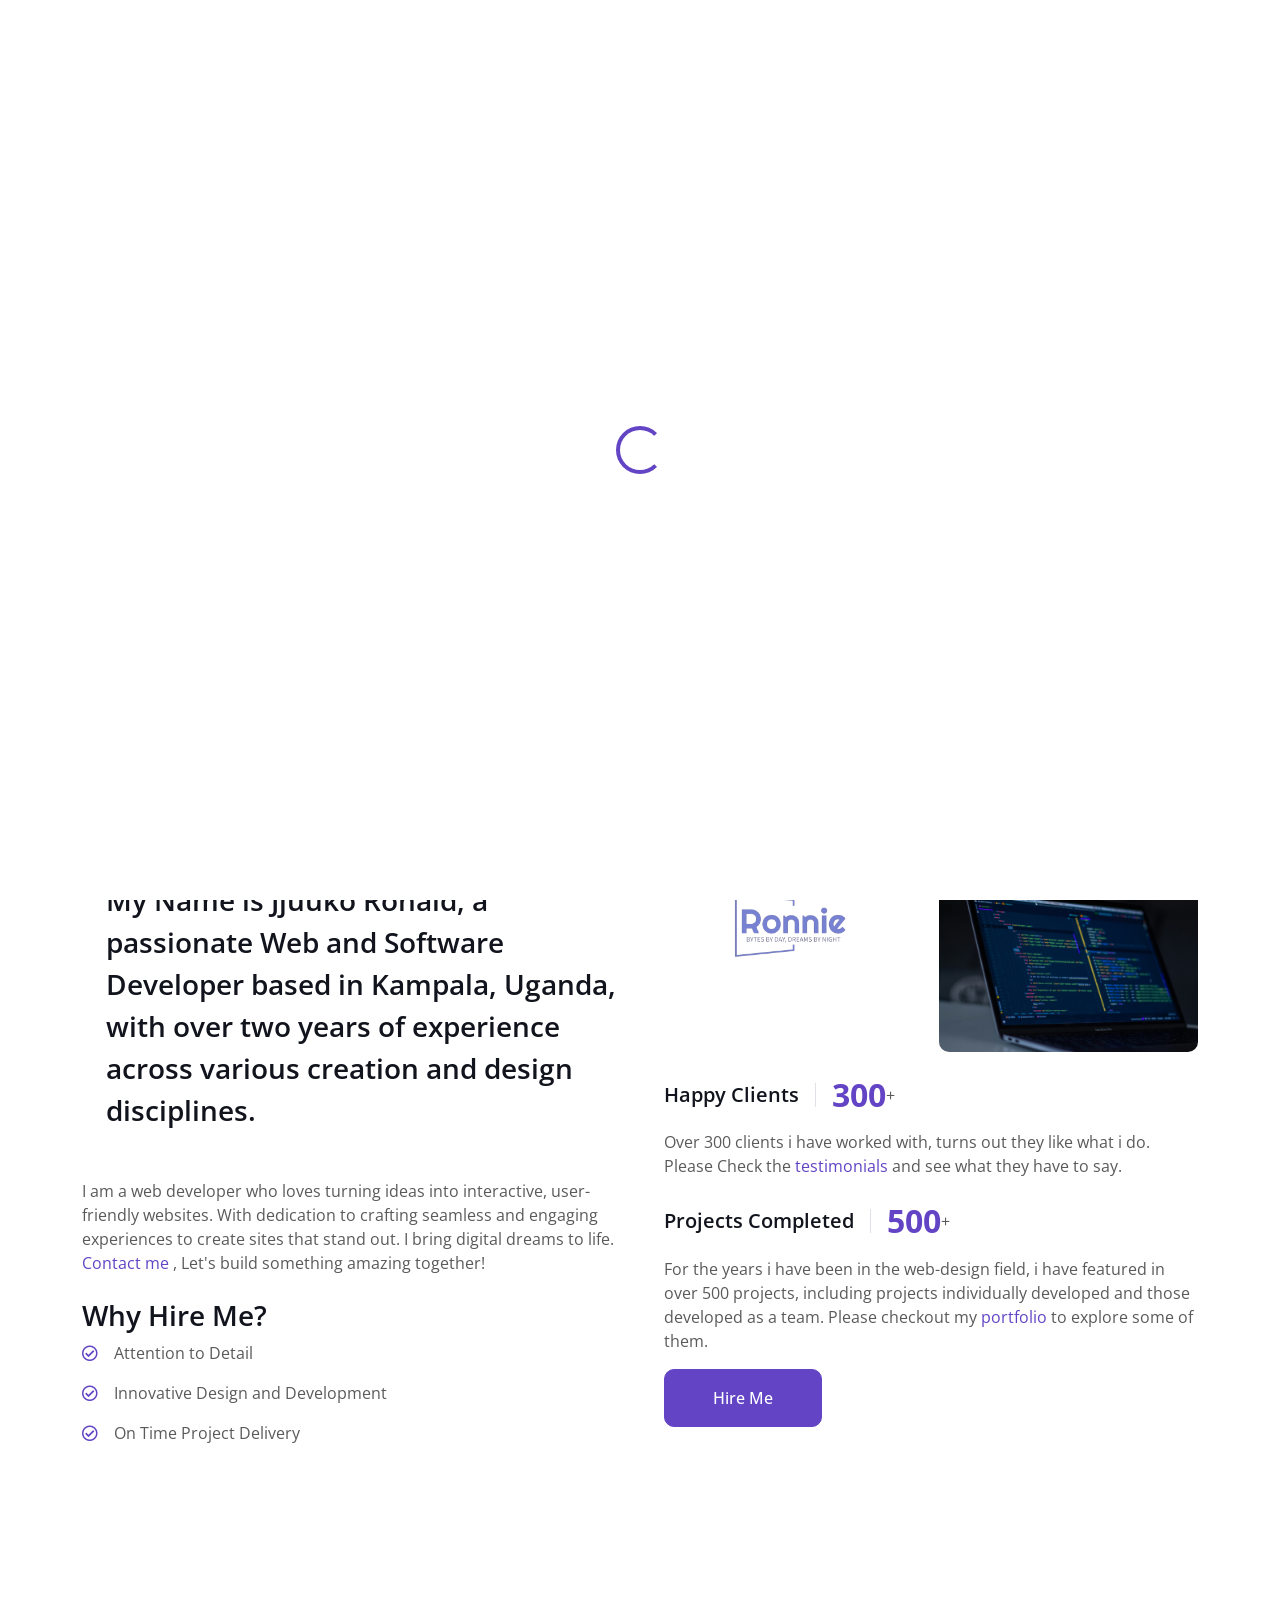
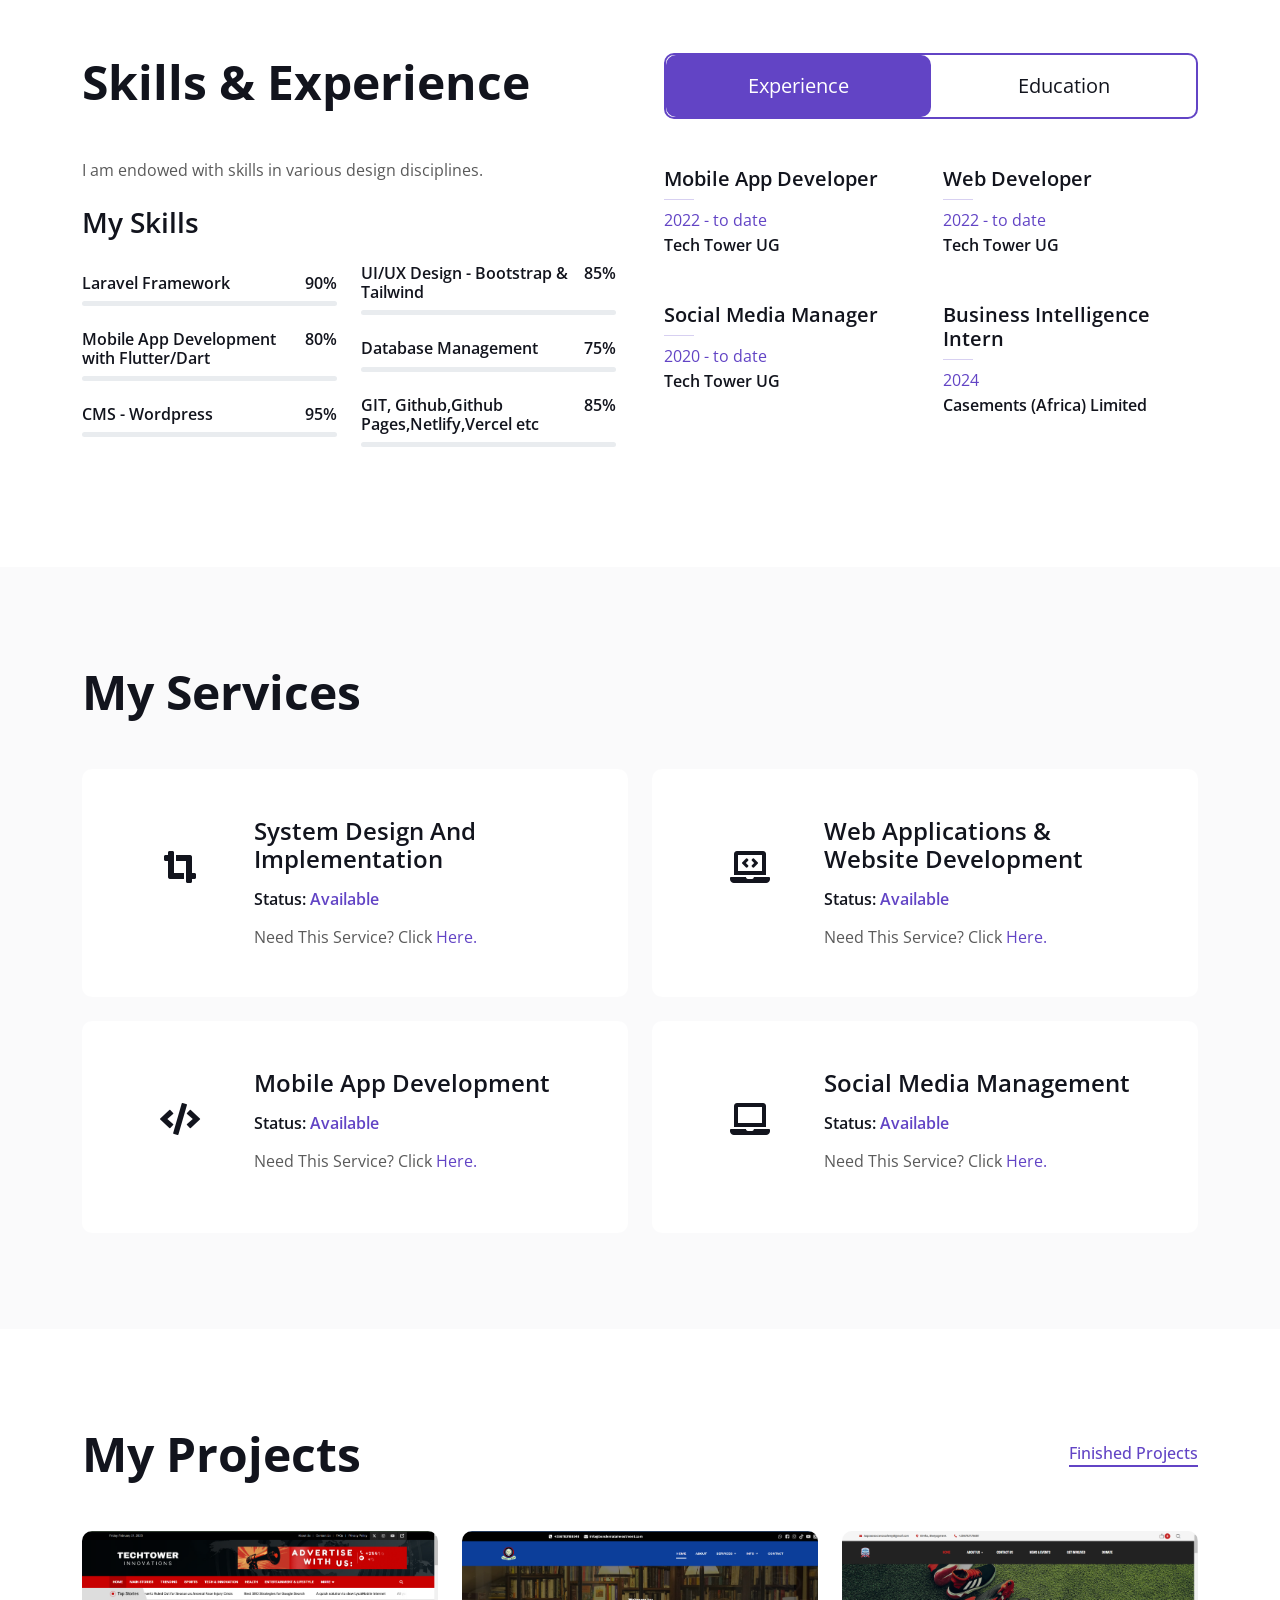
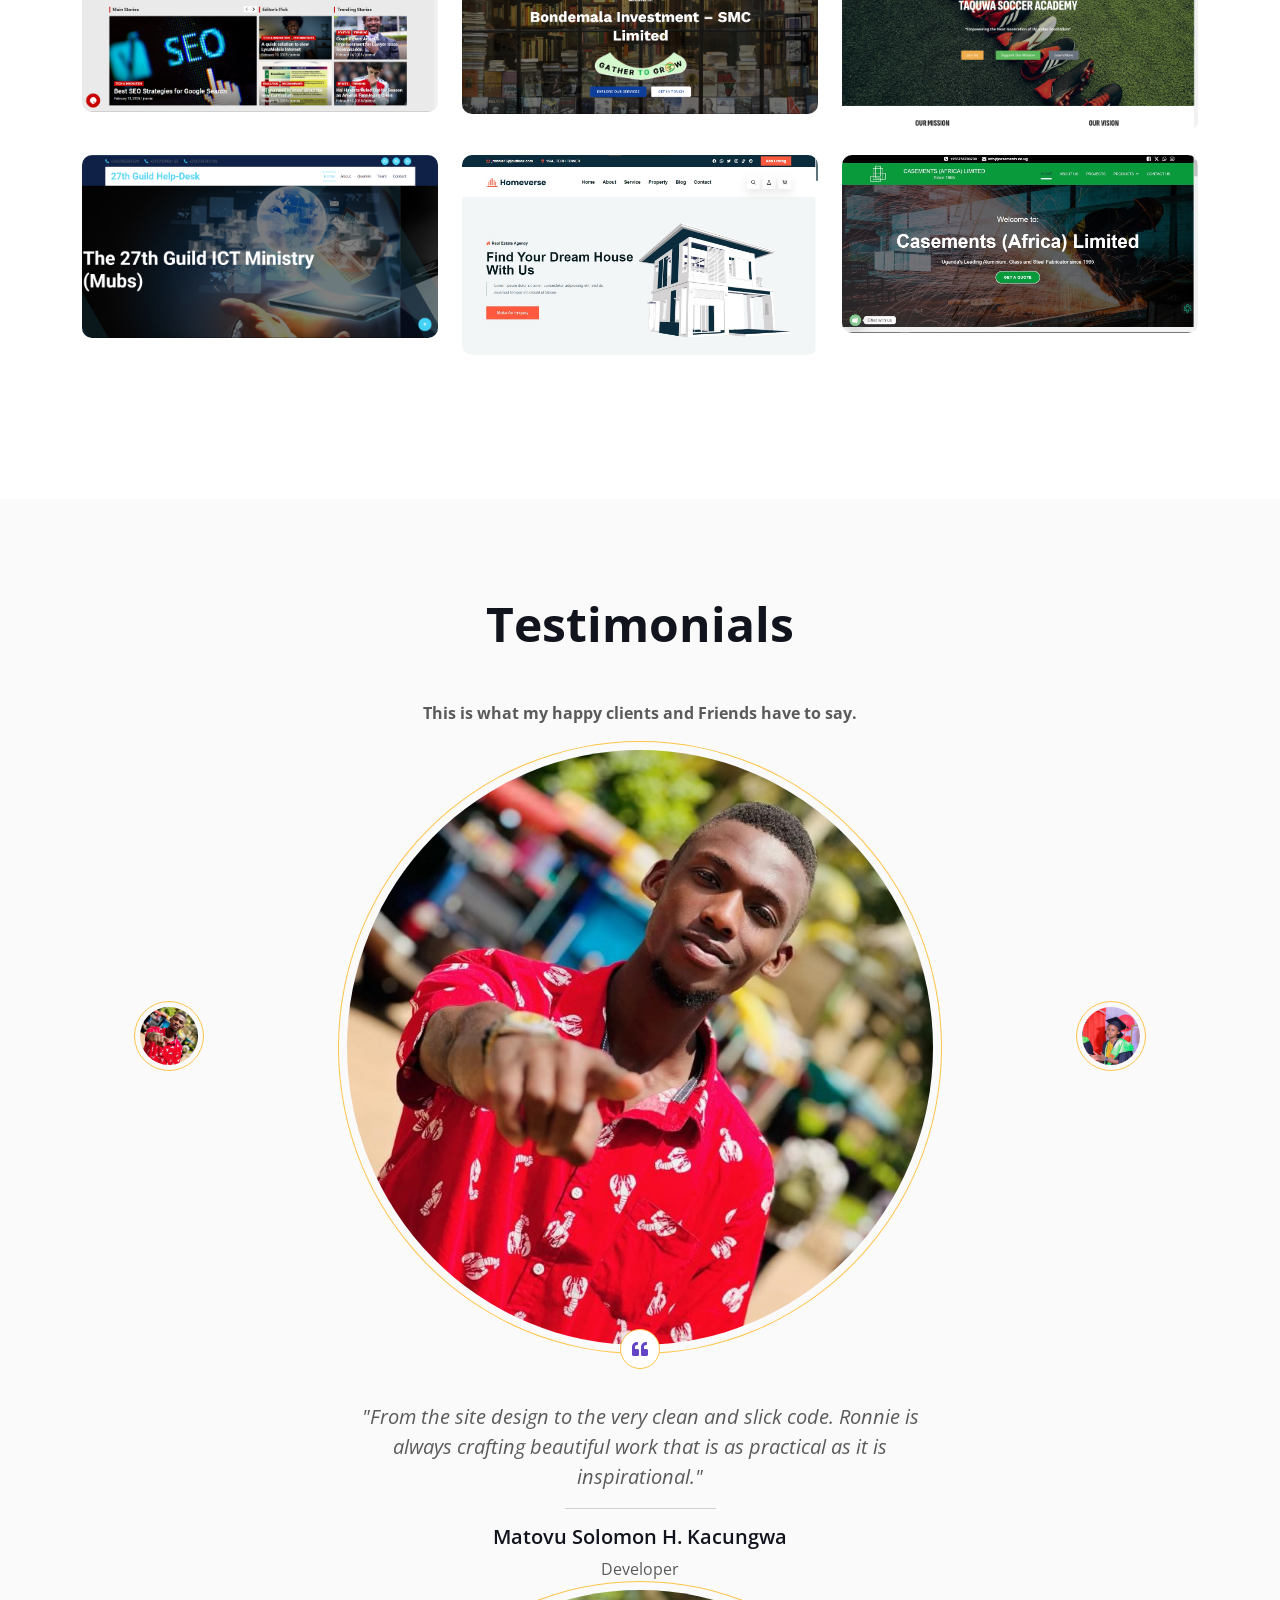
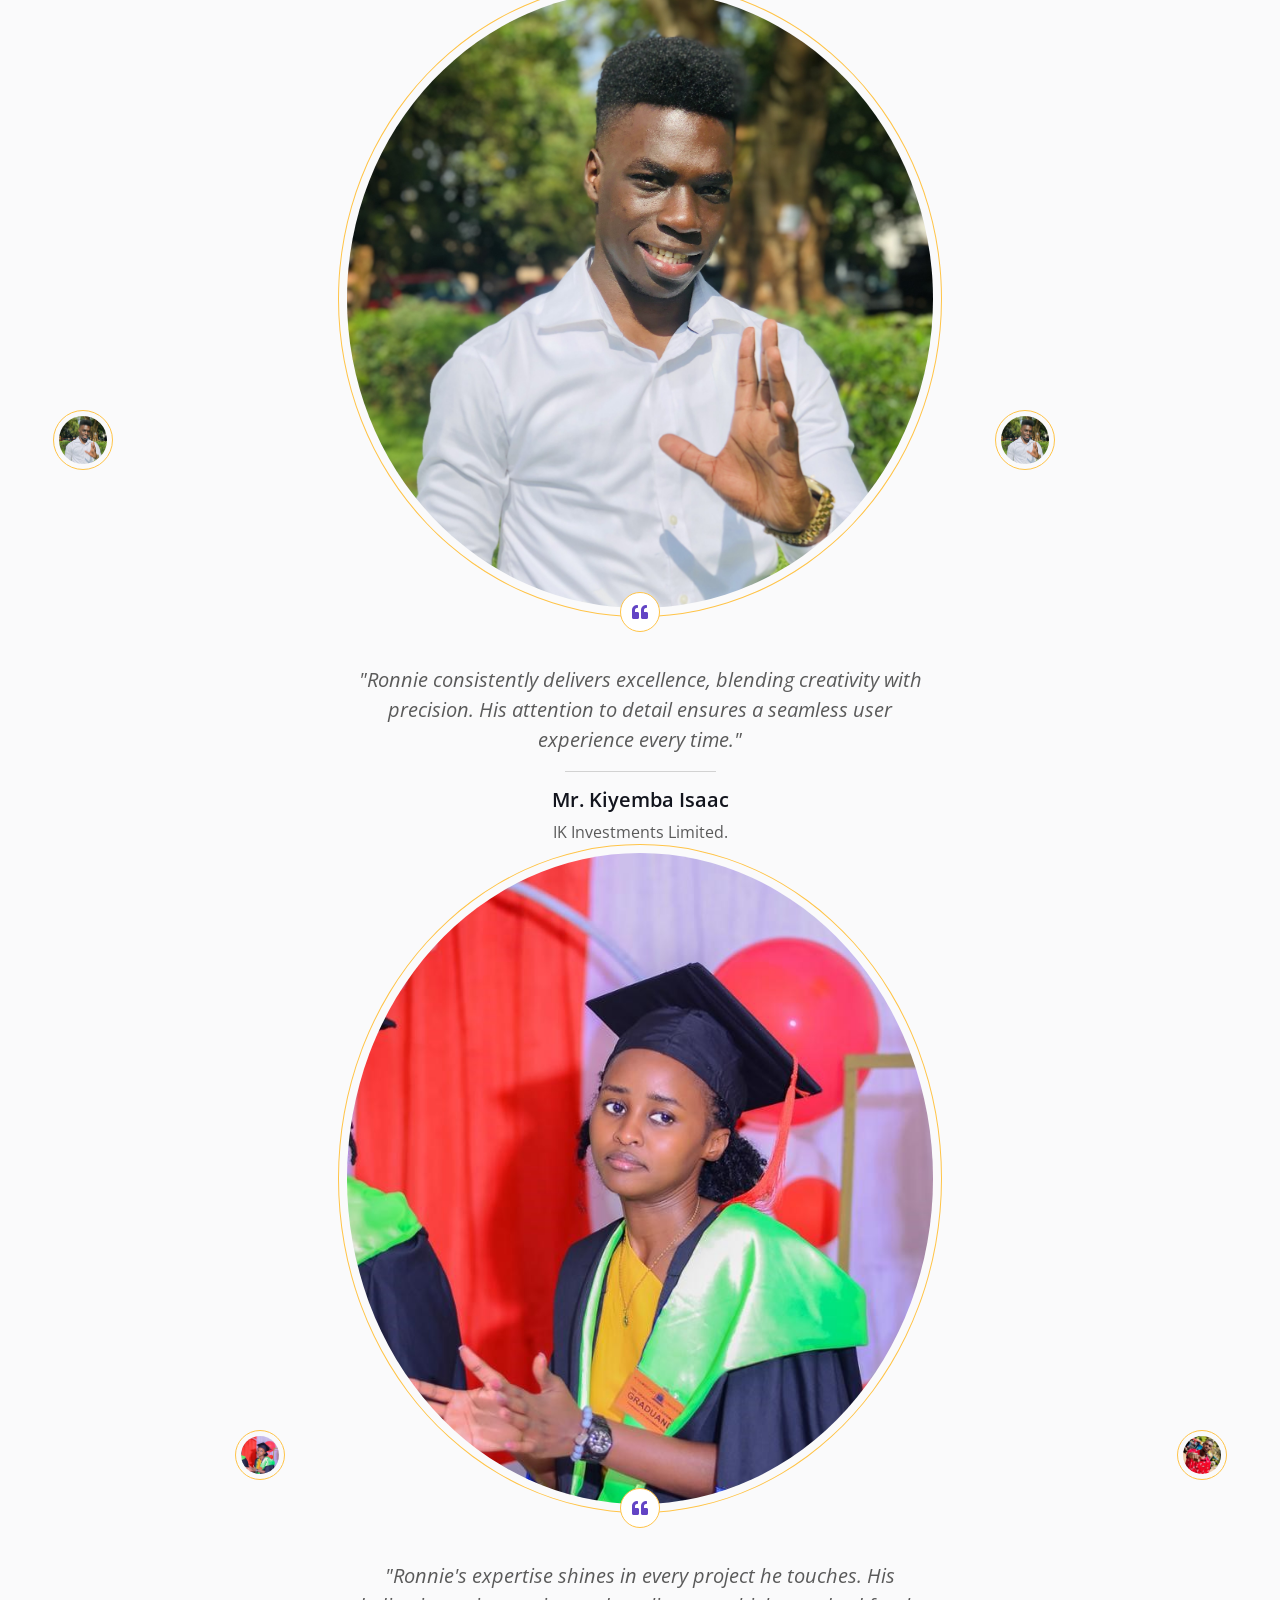
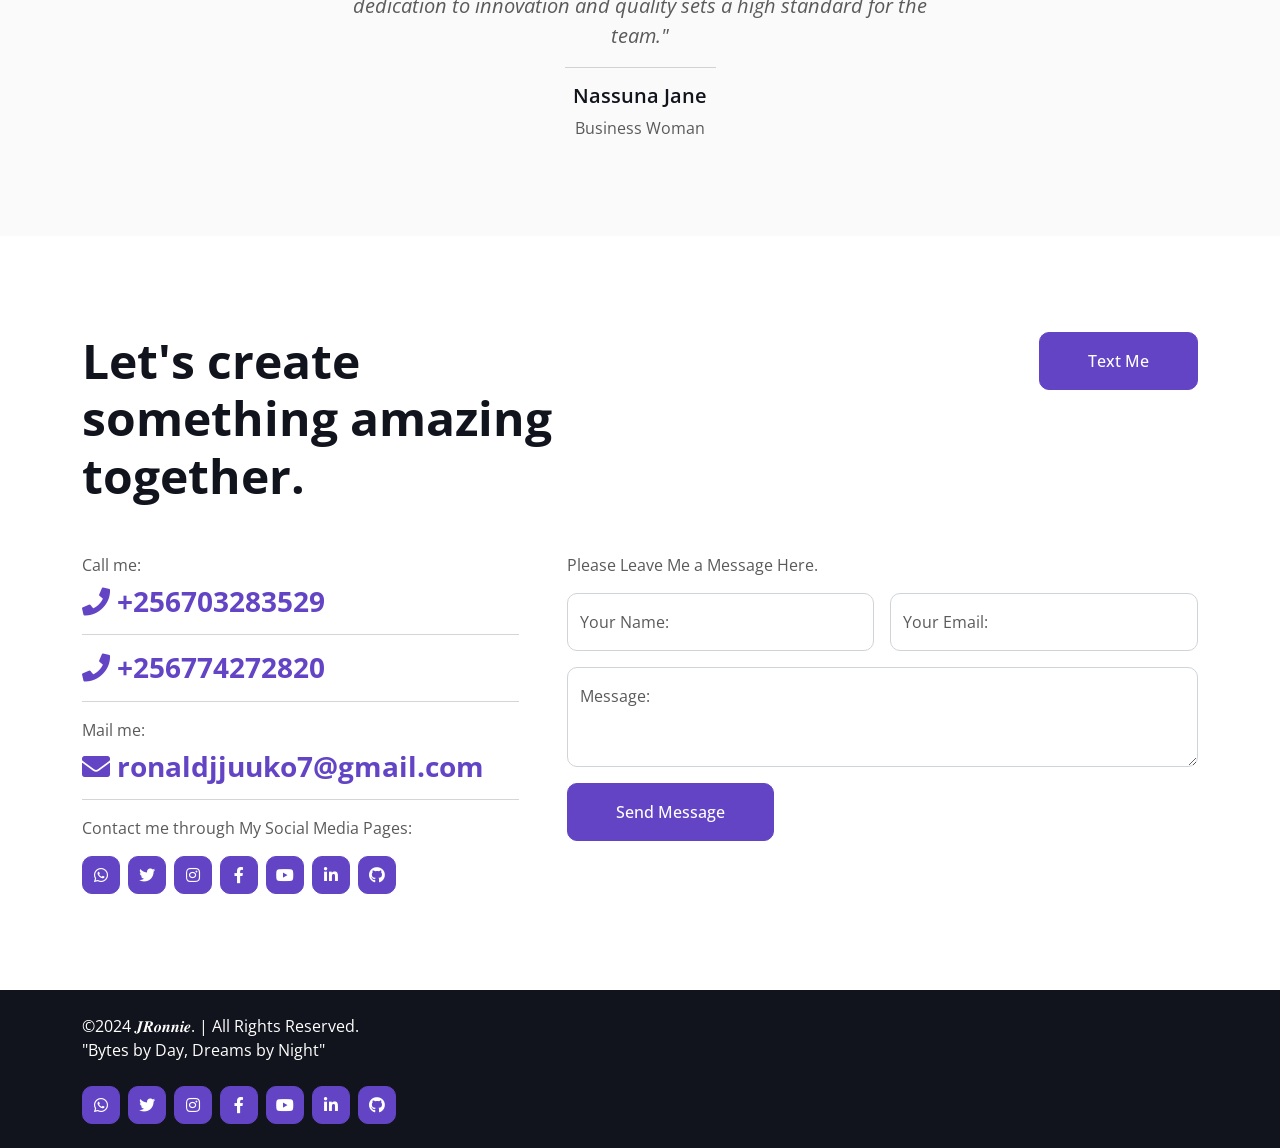
==== index.html @ 51128762 "Update index.html" ====
<!DOCTYPE html>
<html lang="en">

<head>
    <meta charset="utf-8">
    <title>JRonnie - Portfolio</title>
    <meta content="width=device-width, initial-scale=1.0" name="viewport">
    <meta content="JRonnie" name="keywords">
    
    <meta name="description" content="This is a portfolio website that aims to showcase my skills in web development.">

    <!-- Google tag (gtag.js) -->
<script async src="https://www.googletagmanager.com/gtag/js?id=G-MCJ5VLNDJJ"></script>
<script>
  window.dataLayer = window.dataLayer || [];
  function gtag(){dataLayer.push(arguments);}
  gtag('js', new Date());

  gtag('config', 'G-MCJ5VLNDJJ');
</script>



<!--Start of Tawk.to Script-->
<script type="text/javascript">
    var Tawk_API=Tawk_API||{}, Tawk_LoadStart=new Date();
    (function(){
    var s1=document.createElement("script"),s0=document.getElementsByTagName("script")[0];
    s1.async=true;
    s1.src='https://embed.tawk.to/6672738a9a809f19fb3f3d5e/1i0nh6lo3';
    s1.charset='UTF-8';
    s1.setAttribute('crossorigin','*');
    s0.parentNode.insertBefore(s1,s0);
    })();
    </script>
    <!--End of Tawk.to Script-->



    <!-- Favicon -->
    <link href="img/favicon.ico" rel="icon">
    <link rel="icon" href="img/tech-white.png" type="image/x-icon">

    <!-- Google Web Fonts -->
    <link rel="preconnect" href="https://fonts.googleapis.com">
    <link rel="preconnect" href="https://fonts.gstatic.com" crossorigin>
    <link href="https://fonts.googleapis.com/css2?family=Open+Sans:wght@400;500;600;700;800&display=swap" rel="stylesheet"> 

    <!-- Icon Font Stylesheet -->
    <link href="https://cdnjs.cloudflare.com/ajax/libs/font-awesome/5.10.0/css/all.min.css" rel="stylesheet">
    <link href="https://cdn.jsdelivr.net/npm/bootstrap-icons@1.4.1/font/bootstrap-icons.css" rel="stylesheet">

    <!-- Libraries Stylesheet -->
    <link href="lib/animate/animate.min.css" rel="stylesheet">
    <link href="lib/lightbox/css/lightbox.min.css" rel="stylesheet">
    <link href="lib/owlcarousel/assets/owl.carousel.min.css" rel="stylesheet">

    <!-- Customized Bootstrap Stylesheet -->
    <link href="css/bootstrap.min.css" rel="stylesheet">

    <!-- Template Stylesheet -->
    <link href="css/style.css" rel="stylesheet">
</head>

<body data-bs-spy="scroll" data-bs-target=".navbar" data-bs-offset="51">
    <!-- Sticky Top Notification Bar -->
<div class="top-notification-bar">
    <p>Our official Site is Live now, Visit<a href="https://thetechtower.com" target="_blank">TechTower Innovations</a> for More From Me</p>
    <button class="close-bar" onclick="closeTopBar()"></button>
  </div>
  
  <!-- CSS -->
  <style>
    .top-notification-bar {
      position: fixed;
      top: 0;
      left: 0;
      width: 100%;
      background-color: #000; /* Black background */
      color: #fff;
      text-align: center;
      padding: 12px 20px;
      font-size: 14px;
      font-family: 'Arial', sans-serif;
      z-index: 9999;
      box-shadow: 0 2px 8px rgba(0, 0, 0, 0.2);
      display: flex;
      justify-content: center;
      align-items: center;
    }
  
    .top-notification-bar a {
      color: #38bdf8;
      font-weight: bold;
      text-decoration: none;
      margin-left: 5px;
    }
  
    .top-notification-bar a:hover {
      text-decoration: underline;
    }
  
    .close-bar {
      background: none;
      border: none;
      color: #fff;
      font-size: 18px;
      margin-left: 15px;
      cursor: pointer;
    }
  
    body {
      padding-top: 50px; /* Adjust body content so it doesn't get hidden under the bar */
    }
  </style>
  
  <!-- JS -->
  <script>
    function closeTopBar() {
      document.querySelector('.top-notification-bar').style.display = 'none';
      document.body.style.paddingTop = '0'; // Reset padding when closed
    }
  </script>
  
    <!-- Spinner Start -->
    <div id="spinner" class="show bg-white position-fixed translate-middle w-100 vh-100 top-50 start-50 d-flex align-items-center justify-content-center">
        <div class="spinner-border text-primary" style="width: 3rem; height: 3rem;" role="status">
            <span class="sr-only">.</span>
        </div>
    </div>
    <!-- Spinner End -->


    <!-- Navbar Start -->
    <nav class="navbar navbar-expand-lg bg-white navbar-light fixed-top shadow py-lg-0 px-4 px-lg-5 wow fadeIn" data-wow-delay="0.1s">
        <a href="index.html" class="navbar-brand d-block d-lg-none">
            <h1 class="text-primary fw-bold m-0">JRonnie</h1>
        </a>
        <button type="button" class="navbar-toggler" data-bs-toggle="collapse" data-bs-target="#navbarCollapse">
            <span class="navbar-toggler-icon"></span>
        </button>
        <div class="collapse navbar-collapse justify-content-between py-4 py-lg-0" id="navbarCollapse">
            <div class="navbar-nav ms-auto py-0">
                <a href="#home" class="nav-item nav-link active">HOME</a>
                <a href="#about" class="nav-item nav-link">ABOUT-ME</a>
                
                <a href="#service" class="nav-item nav-link">SERVICES</a>
            </div>
            <a href="index.html" class="navbar-brand bg-secondary py-3 px-4 mx-3 d-none d-lg-block">
                <h1 class="text-primary fw-bold m-0"><i class="fa fa-laptop-code fa-0.2x text-dark"></i></h1>
            </a>
            <div class="navbar-nav me-auto py-0">
                <a href="#project" class="nav-item nav-link">PORTFOLIO</a>
                
                <a href="#testimonial" class="nav-item nav-link">REVIEWS</a>
                <a href="#contact" class="nav-item nav-link">CONTACT-ME</a>
            </div>
        </div>
    </nav>
    <!-- Navbar End -->


    <!-- Header Start -->
    <div class="container-fluid bg-light my-6 mt-0" id="home">
        <div class="container">
            <div class="row g-5 align-items-center">
                <div class="col-lg-6 py-6 pb-0 pt-lg-0">
                    <h3 class="text-primary mb-3">Hi there, thank you for visiting my Website</h3>
                    <h3 class="text-primary mb-3">I am:</h3>
                    <h1 class="display-3 mb-3">JJuuko Ronald</h1>
                    <h2 class="typed-text-output d-inline"></h2>
                    <div class="typed-text d-none">A Professional Web Designer, A Web Developer, A Social Media Manager, A System Analyst, A Software Developer</div>
                    <div class="d-flex align-items-center pt-5">
                        <a href="#about" class="btn btn-primary py-3 px-4 me-5">More About Me</a>
                        <button type="button" class="btn-play" data-bs-toggle="modal"
                            data-src="" data-bs-target="#videoModal">
                            <span></span>
                        </button>
                        <h5 class="ms-4 mb-0 d-none d-sm-block">Play Video</h5>
                    </div>
                </div>
                <div class="col-lg-6">
                    <img class="img-fluid" src="img/full.png" alt="">
                </div>
            </div>
        </div>
    </div>
    <!-- Header End -->


    <!-- Video Modal Start -->
    <div class="modal modal-video fade" id="videoModal" tabindex="-1" aria-labelledby="exampleModalLabel" aria-hidden="true">
        <div class="modal-dialog">
            <div class="modal-content rounded-0">
                <div class="modal-header">
                    <h3 class="modal-title" id="exampleModalLabel">Ronnie's Services</h3>
                    <button type="button" class="btn-close" data-bs-dismiss="modal" aria-label="Close"></button>
                </div>
                <div class="modal-body">
                    <!-- 16:9 aspect ratio -->
                    <div class="ratio ratio-16x9">
                        <iframe width="80%" height="315" src="https://www.youtube.com/embed/rC8nyLdnBf0?si=ihi_mTnpIg4pKvge" title="YouTube video player" frameborder="0" allow="accelerometer; autoplay; clipboard-write; encrypted-media; gyroscope; picture-in-picture; web-share" referrerpolicy="strict-origin-when-cross-origin" allowfullscreen></iframe>
                    </div>
                </div>
            </div>
        </div>
    </div>
    <!-- Video Modal End -->


    <!-- About Start -->
    <div class="container-xxl py-6" id="about">
        <div class="container">
            <div class="row g-5">
                <div class="col-lg-6 wow fadeInUp" data-wow-delay="0.1s">
                    <div class="d-flex align-items-center mb-5">
                        <div class="years flex-shrink-0 text-center me-4">
                            <h1 class="display-1 mb-0"></h1>
                            <h5 class="mb-0"></h5>
                        </div>
                        <h3 class="lh-base mb-0">My Name is Jjuuko Ronald, a passionate Web and Software Developer based in Kampala, Uganda, with over two years of experience across various creation and design disciplines. </h3>
                    </div>
                    <p class="mb-4">I am a web developer who loves turning ideas into interactive, user-friendly websites. With  dedication to crafting seamless and engaging experiences to create sites that stand out. I bring digital dreams to life. <a href="#contact">Contact me</a> , Let's build something amazing together!</p>
                    <h3>Why Hire Me?</h3>
                    <p class="mb-3"><i class="far fa-check-circle text-primary me-3"></i>Attention to Detail</p>
                    <p class="mb-3"><i class="far fa-check-circle text-primary me-3"></i>Innovative Design and Development</p>
                    <p class="mb-3"><i class="far fa-check-circle text-primary me-3"></i>On Time Project Delivery</p>
                    
                </div>
                <div class="col-lg-6 wow fadeInUp" data-wow-delay="0.5s">
                    <div class="row g-3 mb-4">
                        <div class="col-sm-6  d-sm-block">
                            <img class="img-fluid rounded" src="img/ronlogo-removebg-preview.png" alt="">
                        </div>
                        <div class="col-sm-6 d-none d-sm-block">
                            <img class="img-fluid rounded" src="img/lap.jpg" alt="">
                        </div>
                    </div>
                    
                    <div class="d-flex align-items-center mb-3">
                        <h5 class="border-end pe-3 me-3 mb-0">Happy Clients</h5>
                        <h2 class="text-primary fw-bold mb-0" data-toggle="counter-up">300</h2>+
                    </div>
                    <p class="mb-4">Over 300 clients i have worked with, turns out they like what i do. Please Check the <a href="#testimonial">testimonials</a> and see what they have to say.</p>
                    <div class="d-flex align-items-center mb-3">
                        <h5 class="border-end pe-3 me-3 mb-0">Projects Completed</h5>
                        <h2 class="text-primary fw-bold mb-0" data-toggle="counter-up">500</h2>+
                    </div>
                    <p class="mb-0">For the years i have been in the web-design field, i have featured in over 500 projects, including projects  individually developed and those developed as a team. Please checkout my <a href="#project"> portfolio</a> to explore some of them.</p>
                    <a class="btn btn-primary py-3 px-5 mt-3" href="mailto:ronaldjjuuko7@gmail.com">Hire Me</a>
                </div>
            </div>
        </div>
    </div>
    <!-- About End -->


    <!-- Expertise Start -->
    <div class="container-xxl py-6 pb-5" id="skill">
        <div class="container">
            <div class="row g-5">
                <div class="col-lg-6 wow fadeInUp" data-wow-delay="0.1s">
                    <h1 class="display-5 mb-5">Skills & Experience</h1>
                    <p class="mb-4">I am endowed with skills in various design disciplines.</p>
                    <h3 class="mb-4">My Skills</h3>
                    <div class="row align-items-center">
                        <div class="col-md-6">
                            <div class="skill mb-4">
                                <div class="d-flex justify-content-between">
                                    <h6 class="font-weight-bold">Laravel Framework</h6>
                                    <h6 class="font-weight-bold">90%</h6>
                                </div>
                                <div class="progress">
                                    <div class="progress-bar bg-primary" role="progressbar" aria-valuenow="90" aria-valuemin="0" aria-valuemax="100"></div>
                                </div>
                            </div>
                            <div class="skill mb-4">
                                <div class="d-flex justify-content-between">
                                    <h6 class="font-weight-bold">Mobile App Development with Flutter/Dart</h6>
                                    <h6 class="font-weight-bold">80%</h6>
                                </div>
                                <div class="progress">
                                    <div class="progress-bar bg-warning" role="progressbar" aria-valuenow="80" aria-valuemin="0" aria-valuemax="100"></div>
                                </div>
                            </div>
                            <div class="skill mb-4">
                                <div class="d-flex justify-content-between">
                                    <h6 class="font-weight-bold">CMS - Wordpress</h6>
                                    <h6 class="font-weight-bold">95%</h6>
                                </div>
                                <div class="progress">
                                    <div class="progress-bar bg-danger" role="progressbar" aria-valuenow="95" aria-valuemin="0" aria-valuemax="100"></div>
                                </div>
                            </div>
                        </div>
                        <div class="col-md-6">
                            <div class="skill mb-4">
                                <div class="d-flex justify-content-between">
                                    <h6 class="font-weight-bold">UI/UX Design - Bootstrap & Tailwind</h6>
                                    <h6 class="font-weight-bold">85%</h6>
                                </div>
                                <div class="progress">
                                    <div class="progress-bar bg-danger" role="progressbar" aria-valuenow="85" aria-valuemin="0" aria-valuemax="100"></div>
                                </div>
                            </div>
                            <div class="skill mb-4">
                                <div class="d-flex justify-content-between">
                                    <h6 class="font-weight-bold">Database Management</h6>
                                    <h6 class="font-weight-bold">75%</h6>
                                </div>
                                <div class="progress">
                                    <div class="progress-bar bg-dark" role="progressbar" aria-valuenow="75" aria-valuemin="0" aria-valuemax="100"></div>
                                </div>
                            </div>
                            <div class="skill mb-4">
                                <div class="d-flex justify-content-between">
                                    <h6 class="font-weight-bold">GIT, Github,Github Pages,Netlify,Vercel etc</h6>
                                    <h6 class="font-weight-bold">85%</h6>
                                </div>
                                <div class="progress">
                                    <div class="progress-bar bg-info" role="progressbar" aria-valuenow="85" aria-valuemin="0" aria-valuemax="100"></div>
                                </div>
                            </div>
                        </div>
                    </div>
                </div>
                <div class="col-lg-6 wow fadeInUp" data-wow-delay="0.5s">
                    <ul class="nav nav-pills rounded border border-2 border-primary mb-5">
                        <li class="nav-item w-50">
                            <button class="nav-link w-100 py-3 fs-5 active" data-bs-toggle="pill" href="#tab-1">Experience</button>
                        </li>
                        <li class="nav-item w-50">
                            <button class="nav-link w-100 py-3 fs-5" data-bs-toggle="pill" href="#tab-2">Education</button>
                        </li>
                    </ul>
                    <div class="tab-content">
                        <div id="tab-1" class="tab-pane fade show p-0 active">
                            <div class="row gy-5 gx-4">
                                <div class="col-sm-6">
                                    <h5>Mobile App Developer</h5>
                                    <hr class="text-primary my-2">
                                    <p class="text-primary mb-1">2022 - to date</p>
                                    <h6 class="mb-0">Tech Tower UG</h6>
                                </div>
                                <div class="col-sm-6">
                                    <h5>Web Developer</h5>
                                    <hr class="text-primary my-2">
                                    <p class="text-primary mb-1">2022 - to date</p>
                                    <h6 class="mb-0">Tech Tower UG</h6>
                                </div>
                                <div class="col-sm-6">
                                    <h5>Social Media Manager</h5>
                                    <hr class="text-primary my-2">
                                    <p class="text-primary mb-1">2020 - to date</p>
                                    <h6 class="mb-0">Tech Tower UG</h6>
                                </div>
                                <div class="col-sm-6">
                                    <h5>Business Intelligence Intern</h5>
                                    <hr class="text-primary my-2">
                                    <p class="text-primary mb-1">2024</p>
                                    <h6 class="mb-0">Casements (Africa) Limited</h6>
                                </div>
                            </div>
                        </div>
                        <div id="tab-2" class="tab-pane fade show p-0">
                            <div class="row gy-5 gx-4">
                                <div class="col-sm-6">
                                    <h5>Bachelor's Degree In Business Computing.</h5>
                                    <hr class="text-primary my-2">
                                    <p class="text-primary mb-1">2022 - 2025</p>
                                    <h6 class="mb-0">Makerere University Business School</h6>
                                </div>
                                <div class="col-sm-6">
                                    <h5>Uganda Advanced Certificate of Education (UACE)</h5>
                                    <hr class="text-primary my-2">
                                    <p class="text-primary mb-1">2018 - 2019</p>
                                    <h6 class="mb-0">St Charles Lwanga SS Kasasa</h6>
                                </div>
                                <div class="col-sm-6">
                                    <h5>Uganda Certificate of Education (UCE)</h5>
                                    <hr class="text-primary my-2">
                                    <p class="text-primary mb-1">2014 - 2017</p>
                                    <h6 class="mb-0">St Charles Lwanga SS Kasasa</h6>
                                </div>
                                <div class="col-sm-6">
                                    <h5>Microsoft Office Suite</h5>
                                    <hr class="text-primary my-2">
                                    <p class="text-primary mb-1">2018 - 2019</p>
                                    <h6 class="mb-0">St Charles Lwanga SS Kasasa</h6>
                                </div>
                            </div>
                        </div>
                    </div>
                </div>
            </div>
        </div>
    </div>
    <!-- Expertise End -->


    <!-- Service Start -->
    <div class="container-fluid bg-light my-5 py-6" id="service">
        <div class="container">
            <div class="row g-5 mb-5 wow fadeInUp" data-wow-delay="0.1s">
                <div class="col-lg-6">
                    <h1 class="display-5 mb-0">My Services</h1>
                </div>
                <!-- <div class="col-lg-6 text-lg-end">
                    <a class="btn btn-primary py-3 px-5" href="">Hire Me</a>
                </div> -->
            </div>
            <div class="row g-4">
                <div class="col-lg-6 wow fadeInUp" data-wow-delay="0.1s">
                    <div class="service-item d-flex flex-column flex-sm-row bg-white rounded h-100 p-4 p-lg-5">
                        <div class="bg-icon flex-shrink-0 mb-3">
                            <i class="fa fa-crop-alt fa-2x text-dark"></i>
                        </div>
                        <div class="ms-sm-4">
                            <h4 class="mb-3">System Design And Implementation</h4>
                            <h6 class="mb-3">Status: <span class="text-primary">Available</span></h6>
                            <span>Need This Service? Click <a href="mailto:ronaldjjuuko7@gmail.com"> Here.</a></span>
                        </div>
                    </div>
                </div>
                <div class="col-lg-6 wow fadeInUp" data-wow-delay="0.3s">
                    <div class="service-item d-flex flex-column flex-sm-row bg-white rounded h-100 p-4 p-lg-5">
                        <div class="bg-icon flex-shrink-0 mb-3">
                            <i class="fa fa-laptop-code fa-2x text-dark"></i>
                        </div>
                        <div class="ms-sm-4">
                            <h4 class="mb-3">Web Applications & Website Development</h4>
                            <h6 class="mb-3">Status: <span class="text-primary">Available</span></h6>
                            <span>Need This Service? Click <a href="mailto:ronaldjjuuko7@gmail.com"> Here.</a></span>
                        </div>
                    </div>
                </div>
                <div class="col-lg-6 wow fadeInUp" data-wow-delay="0.1s">
                    <div class="service-item d-flex flex-column flex-sm-row bg-white rounded h-100 p-4 p-lg-5">
                        <div class="bg-icon flex-shrink-0 mb-3">
                            <i class="fa fa-code fa-2x text-dark"></i>
                        </div>
                        <div class="ms-sm-4">
                            <h4 class="mb-3">Mobile App Development

                            </h4>
                            <h6 class="mb-3">Status: <span class="text-primary">Available</span></h6>
                            <span>Need This Service? Click <a href="mailto:ronaldjjuuko7@gmail.com"> Here.</a></span>
                         </div>
                    </div>
                </div>
                <div class="col-lg-6 wow fadeInUp" data-wow-delay="0.3s">
                    <div class="service-item d-flex flex-column flex-sm-row bg-white rounded h-100 p-4 p-lg-5">
                        <div class="bg-icon flex-shrink-0 mb-3">
                            <i class="fa fa-laptop fa-2x text-dark"></i>
                        </div>
                        <div class="ms-sm-4">
                            <h4 class="mb-3">Social Media Management</h4>
                            <h6 class="mb-3">Status: <span class="text-primary">Available</span></h6>
                            <span>Need This Service? Click <a href="mailto:ronaldjjuuko7@gmail.com"> Here.</a></span> </div>
                    </div>
                </div>
            </div>
        </div>
    </div>
    <!-- Service End -->


    <!-- Projects Start -->
    <div class="container-xxl py-6 pt-5" id="project">
        <div class="container">
            <div class="row g-5 mb-5 align-items-center wow fadeInUp" data-wow-delay="0.1s">
                <div class="col-lg-6">
                    <h1 class="display-5 mb-0">My Projects</h1>
                </div>
                <div class="col-lg-6 text-lg-end">
                    <ul class="list-inline mx-n3 mb-0" id="portfolio-flters">
                        <li class="mx-3 active" data-filter="*">Finished Projects</li>
                        <!-- <li class="mx-3" data-filter=".first">Individual |</li>
                        <li class="mx-3" data-filter=".second">With Team</li> -->
                    </ul>
                </div>
            </div>
            <div class="row g-4 portfolio-container wow fadeInUp" data-wow-delay="0.1s">
                <div class="col-lg-4 col-md-6 portfolio-item second">
                    <div class="portfolio-img rounded overflow-hidden">
                        <img class="img-fluid" src="img/techtower.png" alt="">
                        <div class="portfolio-btn">
                            <a class="btn btn-lg-square btn-outline-secondary border-2 mx-1" href="img/techtower.png" data-lightbox="portfolio"><i class="fa fa-eye"></i></a>
                            <a class="btn btn-lg-square btn-outline-secondary border-2 mx-1" href="https://thetechtower.com"><i class="fa fa-link"></i></a>
                        </div>
                    </div>
                </div>
                <div class="col-lg-4 col-md-6 portfolio-item second">
                    <div class="portfolio-img rounded overflow-hidden">
                        <img class="img-fluid" src="img/bondemala.png" alt="">
                        <div class="portfolio-btn">
                            <a class="btn btn-lg-square btn-outline-secondary border-2 mx-1" href="img/bondemala.png" data-lightbox="portfolio"><i class="fa fa-eye"></i></a>
                            <a class="btn btn-lg-square btn-outline-secondary border-2 mx-1" href="https://bondemalainvestmentsmc.com"><i class="fa fa-link"></i></a>
                        </div>
                    </div>
                </div>
                <div class="col-lg-4 col-md-6 portfolio-item second">
                    <div class="portfolio-img rounded overflow-hidden">
                        <img class="img-fluid" src="img/taquwa.png" alt="">
                        <div class="portfolio-btn">
                            <a class="btn btn-lg-square btn-outline-secondary border-2 mx-1" href="img/taquwa.png" data-lightbox="portfolio"><i class="fa fa-eye"></i></a>
                            <a class="btn btn-lg-square btn-outline-secondary border-2 mx-1" href="https://new.taquwasocceracademy.org"><i class="fa fa-link"></i></a>
                        </div>
                    </div>
                </div>
                <div class="col-lg-4 col-md-6 portfolio-item first">
                    <div class="portfolio-img rounded overflow-hidden">
                        <img class="img-fluid" src="img/ictmin.png" alt="portfolio">
                        <div class="portfolio-btn">
                            <a class="btn btn-lg-square btn-outline-secondary border-2 mx-1" href="img/ictmin.png" data-lightbox="portfolio"><i class="fa fa-eye"></i></a>
                            <a class="btn btn-lg-square btn-outline-secondary border-2 mx-1" href="https://mubsictministry.netlify.app/"><i class="fa fa-link"></i></a>
                        </div>
                    </div>
                </div>
                <div class="col-lg-4 col-md-6 portfolio-item first">
                    <div class="portfolio-img rounded overflow-hidden">
                        <img class="img-fluid" src="img/homeverse.jpg" alt="">
                        <div class="portfolio-btn">
                            <a class="btn btn-lg-square btn-outline-secondary border-2 mx-1" href="img/homeverse.jpg" data-lightbox="portfolio"><i class="fa fa-eye"></i></a>
                            <a class="btn btn-lg-square btn-outline-secondary border-2 mx-1" href="https://jjronnie.github.io/estate"><i class=fa fa-link></i></a>
                        </div>
                    </div>
                </div>
               
                <div class="col-lg-4 col-md-6 portfolio-item first">
                    <div class="portfolio-img rounded overflow-hidden">
                        <img class="img-fluid" src="img/casements.jpg" alt="Casements-image">
                        <div class="portfolio-btn">
                            <a class="btn btn-lg-square btn-outline-secondary border-2 mx-1" href="img/casements.jpg" data-lightbox="portfolio"><i class="fa fa-eye"></i></a>
                            <a class="btn btn-lg-square btn-outline-secondary border-2 mx-1" href="https://casements.netlify.app/"><i class="fa fa-link"></i></a>
                        </div>
                    </div>
                </div>
               
                
               
            </div>
        </div>
    </div>
    <!-- Projects End -->


    <!-- Team Start -->
    <!-- <div class="container-xxl py-6 pb-5" id="team">
        <div class="container">
            <div class="row g-5 mb-5 wow fadeInUp" data-wow-delay="0.1s">
                <div class="col-lg-6">
                    <h1 class="display-5 mb-0">Team Members</h1>
                </div>
                <div class="col-lg-6 text-lg-end">
                    <a class="btn btn-primary py-3 px-5" href="">Contact Us</a>
                </div>
            </div>
            <div class="row g-4">
                <div class="col-lg-4 col-md-6 wow fadeInUp" data-wow-delay="0.1s">
                    <div class="team-item position-relative">
                        <img class="img-fluid rounded" src="img/team-1.jpg" alt="">
                        <div class="team-text bg-white rounded-end p-4">
                            <div>
                                <h5>Full Name</h5>
                                <span>Designer</span>
                            </div>
                            <i class="fa fa-arrow-right fa-2x text-primary"></i>
                        </div>
                    </div>
                </div>
                <div class="col-lg-4 col-md-6 wow fadeInUp" data-wow-delay="0.3s">
                    <div class="team-item position-relative">
                        <img class="img-fluid rounded" src="img/team-2.jpg" alt="">
                        <div class="team-text bg-white rounded-end p-4">
                            <div>
                                <h5>Full Name</h5>
                                <span>Designer</span>
                            </div>
                            <i class="fa fa-arrow-right fa-2x text-primary"></i>
                        </div>
                    </div>
                </div>
                <div class="col-lg-4 col-md-6 wow fadeInUp" data-wow-delay="0.5s">
                    <div class="team-item position-relative">
                        <img class="img-fluid rounded" src="img/team-3.jpg" alt="">
                        <div class="team-text bg-white rounded-end p-4">
                            <div>
                                <h5>Full Name</h5>
                                <span>Designer</span>
                            </div>
                            <i class="fa fa-arrow-right fa-2x text-primary"></i>
                        </div>
                    </div>
                </div>
            </div>
        </div>
    </div> -->
    <!-- Team End -->


    <!-- Testimonial Start -->
    <div class="container-fluid bg-light py-5 my-5" id="testimonial">
        <div class="container-fluid py-5">
            <h1 class="display-5 text-center mb-5 wow fadeInUp" data-wow-delay="0.1s">Testimonials</h1>
           <center><b> <p>This is what my happy clients and Friends have to say.</p></b></center>
            <div class="row justify-content-center">
                <div class="col-lg-3 d-none d-lg-block">
                    <div class="testimonial-left h-100">
                        <img class="img-fluid wow fadeIn" data-wow-delay="0.1s" src="img/hum.jpg" alt="HUM">
                        <img class="img-fluid wow fadeIn" data-wow-delay="0.3s" src="img/isaac.jpeg" alt="HUM">
                        <img class="img-fluid wow fadeIn" data-wow-delay="0.5s" src="img/joro.jpg" alt="JORO">
                    </div>
                </div>
                <div class="col-lg-6 wow fadeInUp" data-wow-delay="0.5s">
                    <div class="owl-carousel testimonial-carousel">
                        <div class="testimonial-item text-center">
                            <div class="position-relative mb-5">
                                <img class="img-fluid rounded-circle border border-secondary p-2 mx-auto" src="img/hum.jpg" alt="HUM">
                                <div class="testimonial-icon">
                                    <i class="fa fa-quote-left text-primary"></i>
                                </div>
                            </div>
                            <p class="fs-5 fst-italic">"From the site design to the very clean and slick code. Ronnie is always crafting beautiful work that is as practical as it is inspirational."</p>
                            <hr class="w-25 mx-auto">
                            <h5>Matovu Solomon H. Kacungwa</h5>
                            <span>Developer</span>
                        </div>
                        <div class="testimonial-item text-center">
                            <div class="position-relative mb-5">
                                <img class="img-fluid rounded-circle border border-secondary p-2 mx-auto" src="img/isaac.jpeg" alt="Isaac">
                                <div class="testimonial-icon">
                                    <i class="fa fa-quote-left text-primary"></i>
                                </div>
                            </div>
                            <p class="fs-5 fst-italic">"Ronnie consistently delivers excellence, blending creativity with precision. His attention to detail ensures a seamless user experience every time."</p>
                            <hr class="w-25 mx-auto">
                            <h5>Mr. Kiyemba Isaac</h5>
                            <span>IK Investments Limited.</span>
                        </div>
                        <div class="testimonial-item text-center">
                            <div class="position-relative mb-5">
                                <img class="img-fluid rounded-circle border border-secondary p-2 mx-auto" src="img/joro.jpg" alt="JORO">
                                <div class="testimonial-icon">
                                    <i class="fa fa-quote-left text-primary"></i>
                                </div>
                            </div>
                            <p class="fs-5 fst-italic">"Ronnie's expertise shines in every project he touches. His dedication to innovation and quality sets a high standard for the team."</p>
                            <hr class="w-25 mx-auto">
                            <h5>Nassuna Jane</h5>
                            <span>Business Woman</span>
                        </div>
                    </div>
                </div>
                <div class="col-lg-3 d-none d-lg-block">
                    <div class="testimonial-right h-100">
                        <img class="img-fluid wow fadeIn" data-wow-delay="0.1s" src="img/hum.jpg" alt="HUM">
                        <img class="img-fluid wow fadeIn" data-wow-delay="0.3s" src="img/isaac.jpeg" alt="ISAAC">
                        <img class="img-fluid wow fadeIn" data-wow-delay="0.5s" src="img/joro.jpg" alt="JORO">
                    </div>
                </div>
            </div>
        </div>
    </div>
    <!-- Testimonial End -->


    <!-- Contact Start -->
    <div class="container-xxl pb-5" id="contact">
        <div class="container py-5">
            <div class="row g-5 mb-5 wow fadeInUp" data-wow-delay="0.1s">
                <div class="col-lg-6">
                    <h1 class="display-5 mb-0">Let's create something amazing together.</h1>
                </div>
                <div class="col-lg-6 text-lg-end">
                    <a class="btn btn-primary py-3 px-5" href="https://wa.me/+256703283529">Text Me</a>
                </div>
            </div>
            <div class="row g-5">
                <div class="col-lg-5 col-md-6 wow fadeInUp" data-wow-delay="0.1s">
                    
                    <p class="mb-2">Call me:</p>
                    <h3 class="fw-bold">
                        
                        
                      
                      <a href="tel:+256703283529"><i class="fa fa-phone"></i> +256703283529</a></h3>
                    <hr class="w-100">
                    <p class="mb-2"></p>
                    <h3 class="fw-bold">
                    
                    <a href="tel:+256774272820"><i class="fa fa-phone"></i> +256774272820</a></h3>
                    <hr class="w-100">
                    <p class="mb-2"> Mail me:</p>
                    <h3 class="fw-bold"><a href="mailto:ronaldjjuuko7@gmail.com"><i class="fa fa-envelope"></i> ronaldjjuuko7@gmail.com</a></h3>
                    <hr class="w-100">
                    <p class="mb-2">Contact me through My Social Media Pages:</p>
                    <div class="d-flex pt-2">
                        <a class="btn btn-square btn-primary me-2" href="https://wa.me/+256703283529"><i class="fab fa-whatsapp"></i></a>
                        <a class="btn btn-square btn-primary me-2" href="https://x.com/kclich"><i class="fab fa-twitter"></i></a>
                        <a class="btn btn-square btn-primary me-2" href="https://instagram.com/kclich.gram"><i class="fab fa-instagram"></i></a>
                        <a class="btn btn-square btn-primary me-2" href="https://www.facebook.com/ronnielee.kclich"><i class="fab fa-facebook-f"></i></a>
                        <a class="btn btn-square btn-primary me-2" href="https://https://www.youtube.com/@jronniekclich"><i class="fab fa-youtube"></i></a>
                        <a class="btn btn-square btn-primary me-2" href="https://www.linkedin.com/in/kclich"><i class="fab fa-linkedin-in"></i></a>
                        <a class="btn btn-square btn-primary me-2" href="https://github.com/jjronnie"><i class="fab fa-github"></i></a>
                    </div>
                </div>
                <div class="col-lg-7 col-md-6 wow fadeInUp" data-wow-delay="0.5s">

                    <p>Please Leave Me a Message Here.</p>
                  <form action="https://formspree.io/f/xqazegwn" method="POST">
                        <div class="row g-3">
                            <div class="col-md-6">
                                <div class="form-floating">
                                    <input type="text" class="form-control" id="name" placeholder="Your Name" name="name" required>
                                    <label for="name">Your Name:</label>
                                </div>
                            </div>
                            <div class="col-md-6">
                                <div class="form-floating">
                                    <input type="email" class="form-control" id="email" placeholder="Your Email" name="email" required>
                                    <label for="email">Your Email:</label>
                                </div>
                            </div>
                            <!-- <div class="col-12">
                                <div class="form-floating">
                                    <input type="text" class="form-control" id="subject" placeholder="Subject">
                                    <label for="subject">Subject</label>
                                </div>
                            </div> -->
                            <div class="col-12">
                                <div class="form-floating">
                                    <textarea class="form-control" name="message"  placeholder="Leave a message here" id="message" style="height: 100px" required ></textarea>
                                    <label for="message">Message:</label>
                                </div>
                            </div>
                            <div class="col-12">
                                <button class="btn btn-primary py-3 px-5" type="submit">Send Message</button>
                            </div>
                        </div>
                    </form>
                </div>
            </div>
        </div>
    </div>
    <!-- Contact End -->


    


    <!-- Copyright Start -->
    <center><div class="container-fluid bg-dark text-white py-4">
            <div class="container">
                <div class="row">
                    <div class="col-md-6 text-center text-md-start mb-3 mb-md-0">
                        &copy;2024 𝑱𝑹𝒐𝒏𝒏𝒊𝒆. | All Rights Reserved.
                        <p>"Bytes by Day, Dreams by Night"</p>
                    </div>
                    <div class="d-flex pt-2">
                        <a class="btn btn-square btn-primary me-2" href="https://wa.me/+256703283529"><i class="fab fa-whatsapp"></i></a>
                        <a class="btn btn-square btn-primary me-2" href="https://x.com/kclich"><i class="fab fa-twitter"></i></a>
                        <a class="btn btn-square btn-primary me-2" href="https://instagram.com/kclich.gram"><i class="fab fa-instagram"></i></a>
                        <a class="btn btn-square btn-primary me-2" href="https://www.facebook.com/ronnielee.kclich"><i class="fab fa-facebook-f"></i></a>
                        <a class="btn btn-square btn-primary me-2" href="https://https://www.youtube.com/@jronniekclich"><i class="fab fa-youtube"></i></a>
                        <a class="btn btn-square btn-primary me-2" href="https://www.linkedin.com/in/kclich"><i class="fab fa-linkedin-in"></i></a>
                        <a class="btn btn-square btn-primary me-2" href="https://github.com/jjronnie"><i class="fab fa-github"></i></a>
                    </div>
                    
                </div>
            </div>
        </div>
    </div>
</center>
    <!-- Copyright End -->


    <!-- Back to Top -->
    <a href="#" class="btn btn-lg btn-primary btn-lg-square back-to-top"><i class="bi bi-arrow-up"></i></a>


    <!-- JavaScript Libraries -->
    <script src="https://code.jquery.com/jquery-3.4.1.min.js"></script>
    <script src="https://cdn.jsdelivr.net/npm/bootstrap@5.0.0/dist/js/bootstrap.bundle.min.js"></script>
    <script src="lib/wow/wow.min.js"></script>
    <script src="lib/easing/easing.min.js"></script>
    <script src="lib/waypoints/waypoints.min.js"></script>
    <script src="lib/typed/typed.min.js"></script>
    <script src="lib/counterup/counterup.min.js"></script>
    <script src="lib/owlcarousel/owl.carousel.min.js"></script>
    <script src="lib/isotope/isotope.pkgd.min.js"></script>
    <script src="lib/lightbox/js/lightbox.min.js"></script>

    <!-- Template Javascript -->
    <script src="js/main.js"></script>
</body>

</html>
---- css/style.css ----
/********** Template CSS **********/


:root {
    --primary: #6244C5;
    --secondary: #FFC448;
    --light: #FAFAFB;
    --dark: #12141D;
}

.back-to-top {
    position: fixed;
    display: none;
    right: 45px;
    bottom: 45px;
    z-index: 99;
}

.my-6 {
    margin-top: 6rem;
    margin-bottom: 6rem;
}

.py-6 {
    padding-top: 6rem;
    padding-bottom: 6rem;
}


/*** Spinner ***/
#spinner {
    opacity: 0;
    visibility: hidden;
    transition: opacity .5s ease-out, visibility 0s linear .5s;
    z-index: 99999;
}

#spinner.show {
    transition: opacity .5s ease-out, visibility 0s linear 0s;
    visibility: visible;
    opacity: 1;
}


/*** Button ***/
.btn {
    font-weight: 500;
    transition: .5s;
}

.btn.btn-primary,
.btn.btn-secondary {
    color: #FFFFFF;
}

.btn-square {
    width: 38px;
    height: 38px;
}

.btn-sm-square {
    width: 32px;
    height: 32px;
}

.btn-lg-square {
    width: 48px;
    height: 48px;
}

.btn-square,
.btn-sm-square,
.btn-lg-square {
    padding: 0;
    display: flex;
    align-items: center;
    justify-content: center;
    font-weight: normal;
}


/*** Navbar ***/
.navbar.fixed-top {
    display: none;
    transition: .5s;
}

.navbar .navbar-nav .nav-link {
    padding: 20px 15px;
    color: var(--dark);
    font-size: 18px;
    font-weight: 600;
    outline: none;
}

.navbar .navbar-nav .nav-link:hover,
.navbar .navbar-nav .nav-link.active {
    color: var(--primary);
}

@media (max-width: 991.98px) {
    .navbar .navbar-nav .nav-link  {
        padding: 10px 0;
    }
}


/*** Header ***/
#home {
    margin-bottom: 6rem;
    background: url(../img/bg-header.png) left top no-repeat;
}

.typed-cursor {
    font-size: 30px;
    color: var(--dark);
}

.btn-play {
    position: relative;
    display: block;
    box-sizing: content-box;
    width: 16px;
    height: 26px;
    border-radius: 100%;
    border: none;
    outline: none !important;
    padding: 18px 20px 20px 28px;
    background: var(--primary);
}

.btn-play:before {
    content: "";
    position: absolute;
    z-index: 0;
    left: 50%;
    top: 50%;
    transform: translateX(-50%) translateY(-50%);
    display: block;
    width: 60px;
    height: 60px;
    background: var(--primary);
    border-radius: 100%;
    animation: pulse-border 1500ms ease-out infinite;
}

.btn-play:after {
    content: "";
    position: absolute;
    z-index: 1;
    left: 50%;
    top: 50%;
    transform: translateX(-50%) translateY(-50%);
    display: block;
    width: 60px;
    height: 60px;
    background: #FFFFFF;
    border-radius: 100%;
    transition: all 200ms;
}

.btn-play span {
    display: block;
    position: relative;
    z-index: 3;
    width: 0;
    height: 0;
    left: -1px;
    border-left: 16px solid var(--primary);
    border-top: 11px solid transparent;
    border-bottom: 11px solid transparent;
}

@keyframes pulse-border {
    0% {
        transform: translateX(-50%) translateY(-50%) translateZ(0) scale(1);
        opacity: 1;
    }

    100% {
        transform: translateX(-50%) translateY(-50%) translateZ(0) scale(2);
        opacity: 0;
    }
}

.modal-video .modal-dialog {
    position: relative;
    max-width: 800px;
    margin: 60px auto 0 auto;
}

.modal-video .modal-body {
    position: relative;
    padding: 0px;
}

.modal-video .close {
    position: absolute;
    width: 30px;
    height: 30px;
    right: 0px;
    top: -30px;
    z-index: 999;
    font-size: 30px;
    font-weight: normal;
    color: #FFFFFF;
    background: #000000;
    opacity: 1;
}


/*** About ***/
#about .years .display-1 {
    font-size: 10rem;
    line-height: 9rem;
}

#about .years h5 {
    letter-spacing: 30px;
    margin-right: -30px;
}


/*** Skills ***/
#skill .progress {
    height: 5px;
    border-radius: 5px;
}

#skill .progress .progress-bar {
    width: 0px;
    border-radius: 5px;
    transition: 3s;
}

#skill .nav-pills .nav-link {
    color: var(--dark);
}

#skill .nav-pills .nav-link.active {
    color: #FFFFFF;
}

#skill .tab-content hr {
    width: 30px;
}


/*** Service ***/
.service-item .bg-icon {
    width: 100px;
    height: 100px;
    display: flex;
    align-items: center;
    justify-content: center;
    background: url(../img/bg-icon.png) center center no-repeat;
    background-size: cover;
}


/*** Project Portfolio ***/
#portfolio-flters li {
    display: inline-block;
    font-weight: 500;
    color: var(--dark);
    cursor: pointer;
    transition: .5s;
    border-bottom: 2px solid transparent;
}

#portfolio-flters li:hover,
#portfolio-flters li.active {
    color: var(--primary);
    border-color: var(--primary);
}

.portfolio-img {
    position: relative;
}

.portfolio-btn {
    position: absolute;
    width: 100%;
    height: 100%;
    top: 0;
    left: 0;
    background: rgba(98, 68, 197, .9);
    display: flex;
    align-items: flex-end;
    justify-content: flex-start;
    padding: 30px;
    padding-bottom: 100px !important;
    opacity: 0;
    transition: .5s;
}

.portfolio-item:hover .portfolio-btn {
    opacity: 1;
    padding-bottom: 30px !important;
}


/*** Team ***/
.team-item img {
    transition: .5s;
}

.team-item:hover img {
    opacity: .7;
}

.team-item .team-text {
    position: absolute;
    left: 0;
    right: 60px;
    bottom: 30px;
    display: flex;
    align-items: center;
    justify-content: space-between;
    opacity: 0;
    transition: .5s;
}

.team-item:hover .team-text {
    right: 30px;
    opacity: 1;
}

.team-item .team-text div {
    transition: .5s;
}

.team-item:hover .team-text div {
    margin-left: 30px;
}


/*** Testimonial ***/
.testimonial-left,
.testimonial-right {
    position: relative;
}

.testimonial-left img,
.testimonial-right img {
    position: absolute;
    padding: 5px;
    border: 1px solid var(--secondary);
    border-radius: 70px;
}

.testimonial-left img:nth-child(1),
.testimonial-right img:nth-child(3) {
    width: 70px;
    height: 70px;
    top: 10%;
    left: 50%;
    transform: translateX(-50%);
}

.testimonial-left img:nth-child(2),
.testimonial-right img:nth-child(2) {
    width: 60px;
    height: 60px;
    top: 50%;
    left: 10%;
    transform: translateY(-50%);
}

.testimonial-left img:nth-child(3),
.testimonial-right img:nth-child(1) {
    width: 50px;
    height: 50px;
    bottom: 10%;
    right: 10%;
}

.testimonial-carousel .owl-item img {
    width: 120px;
    height: 120px;
}

.testimonial-carousel .testimonial-icon {
    position: absolute;
    width: 40px;
    height: 40px;
    left: 50%;
    bottom: -15px;
    transform: translateX(-50%);
    display: flex;
    align-items: center;
    justify-content: center;
    background: #FFFFFF;
    border: 1px solid var(--secondary);
    border-radius: 60px;
}

.testimonial-carousel .owl-dots {
    height: 40px;
    margin-top: 25px;
    display: flex;
    align-items: center;
    justify-content: center;
}

.testimonial-carousel .owl-dot {
    position: relative;
    display: inline-block;
    margin: 0 5px;
    width: 30px;
    height: 30px;
    background: #FFFFFF;
    border: 2px solid var(--secondary);
    border-radius: 30px;
    transition: .5s;
}

.testimonial-carousel .owl-dot::after {
    position: absolute;
    content: "";
    width: 16px;
    height: 16px;
    top: 5px;
    left: 5px;
    border-radius: 16px;
    background: var(--secondary);
    transition: .5s;
}

.testimonial-carousel .owl-dot.active::after {
    background: var(--primary);
}
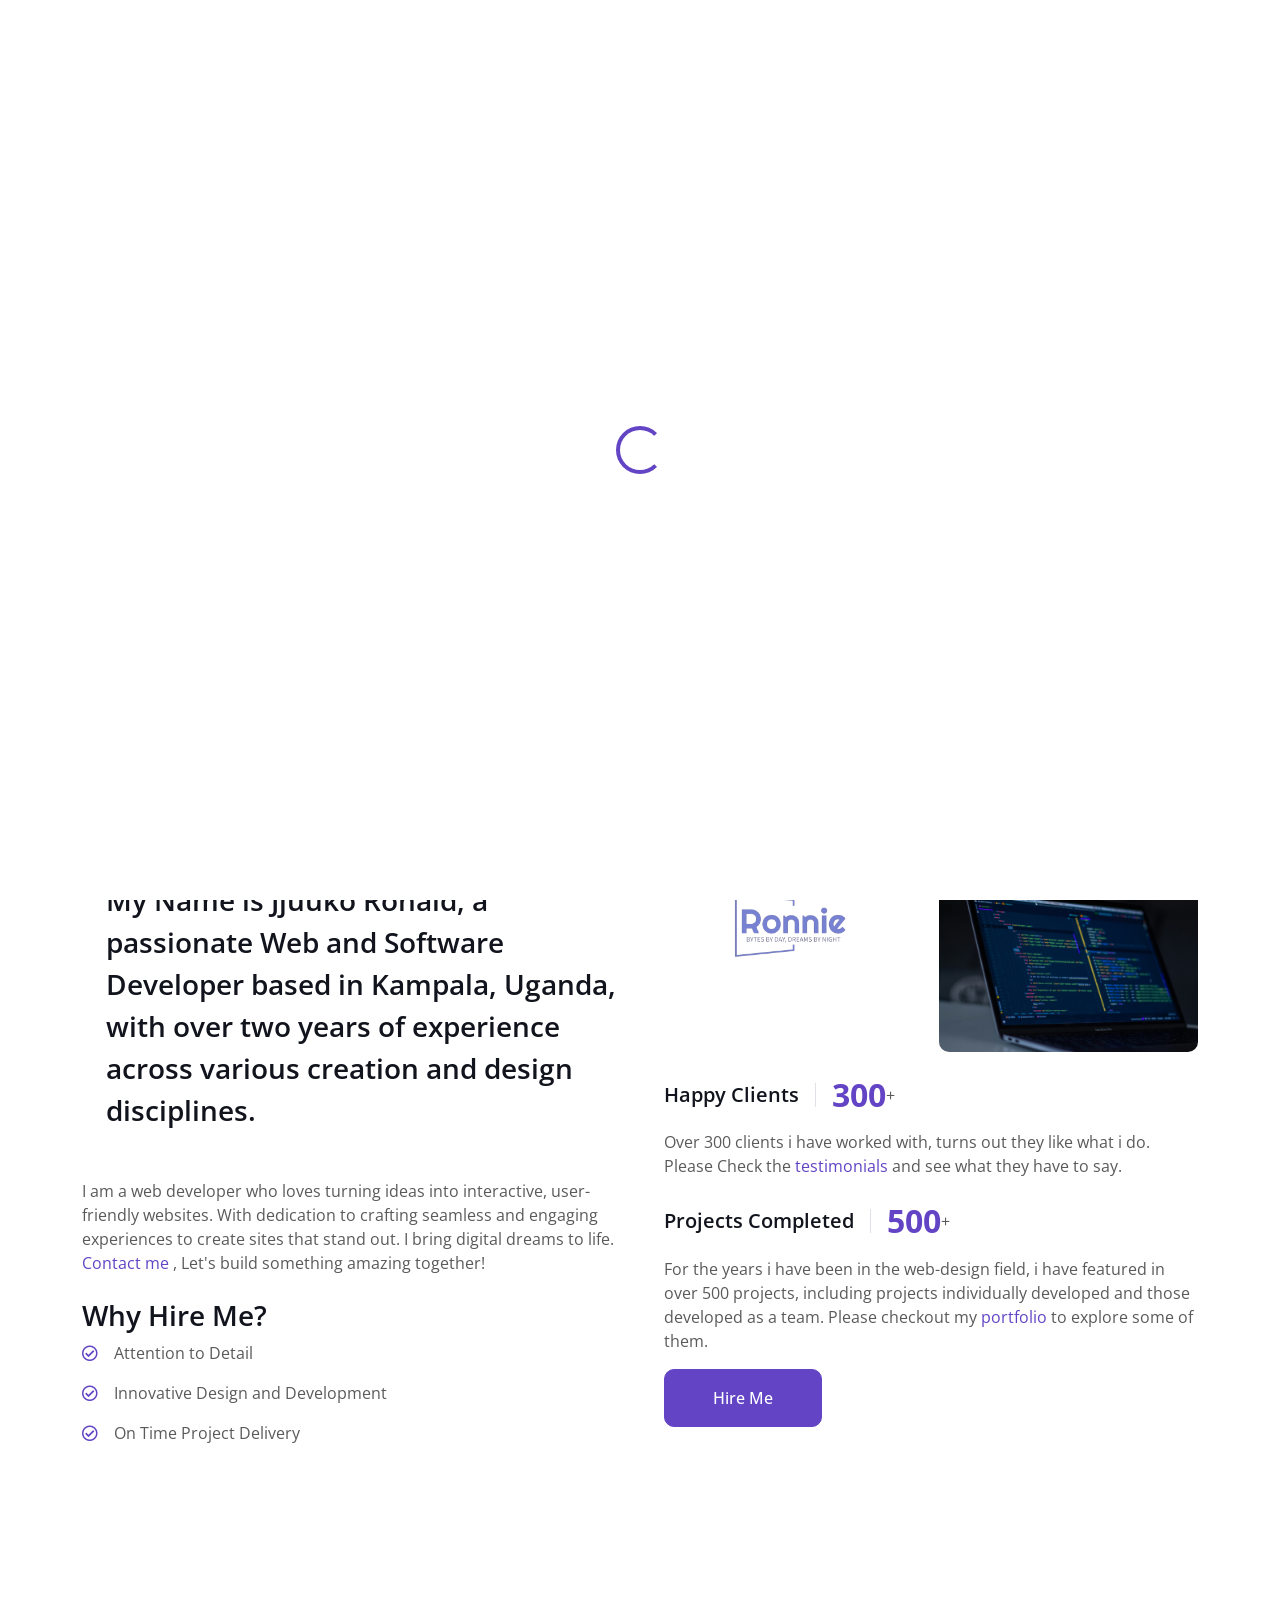
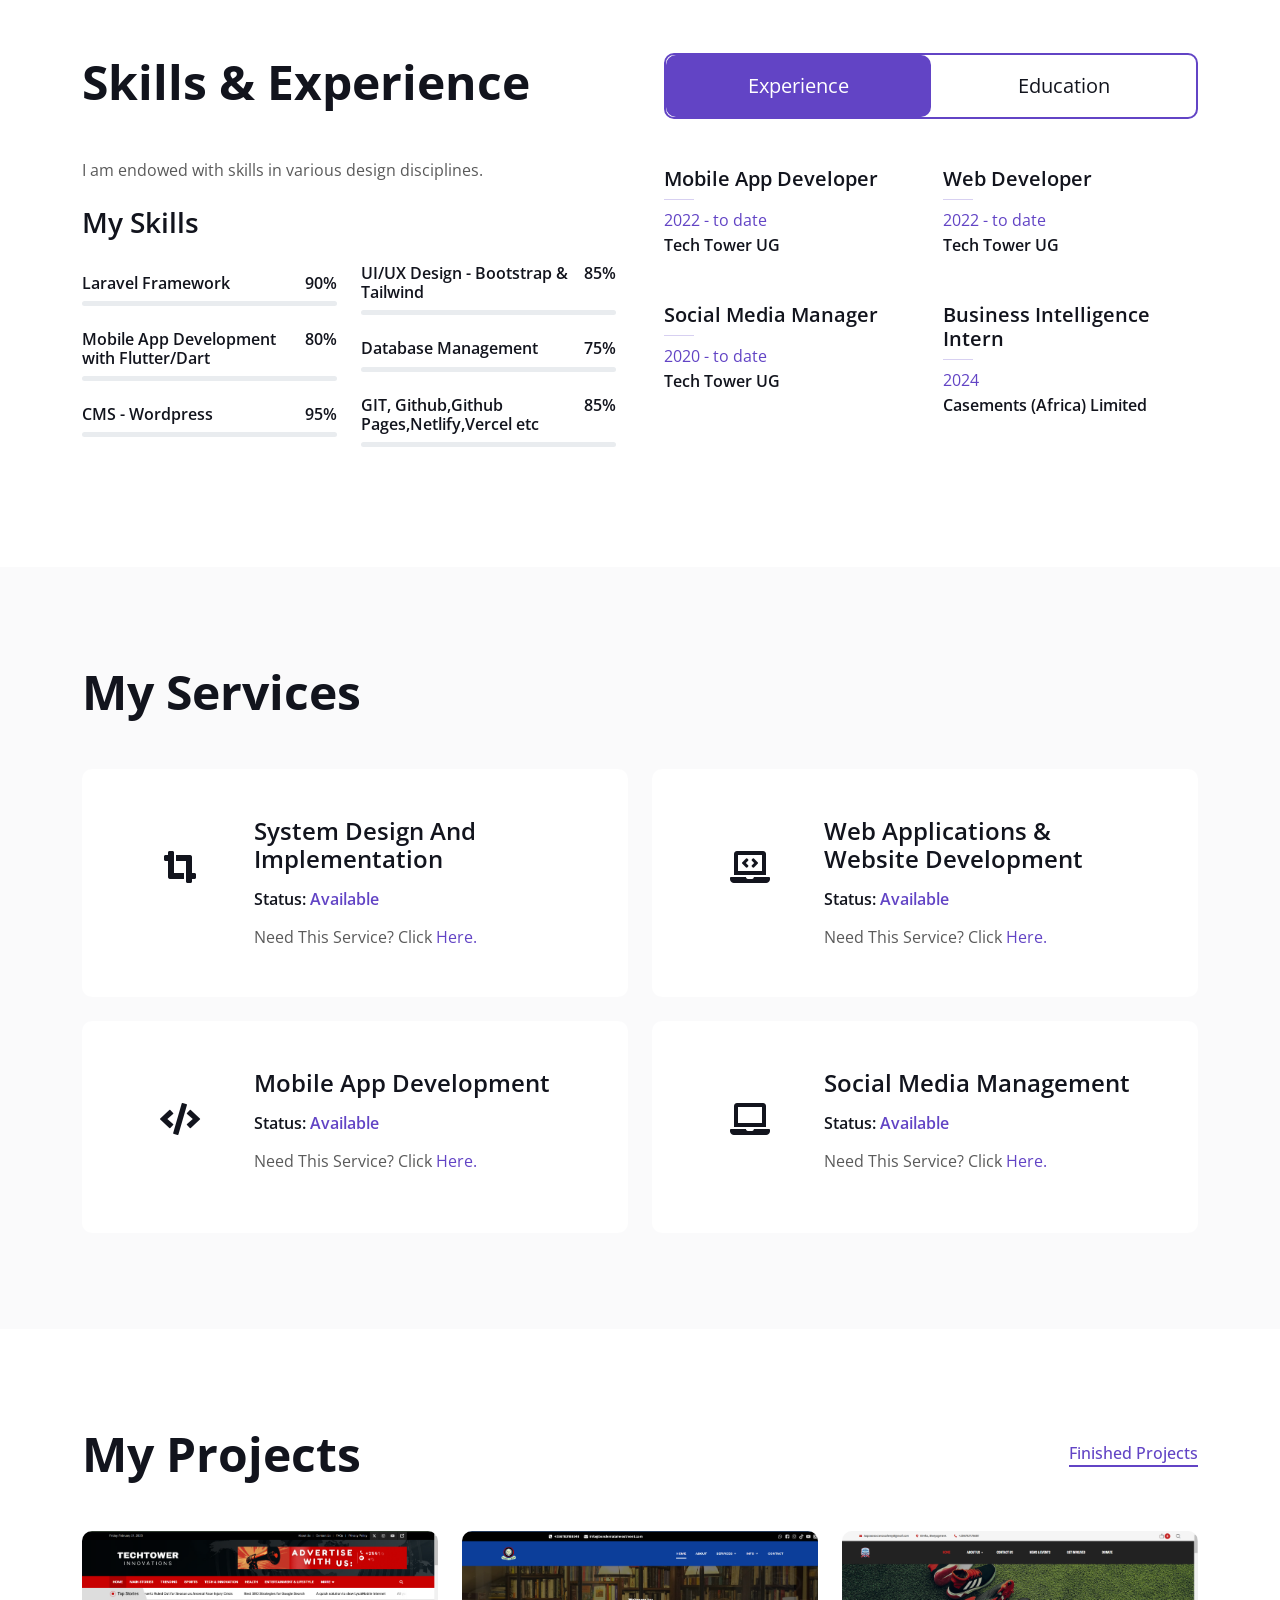
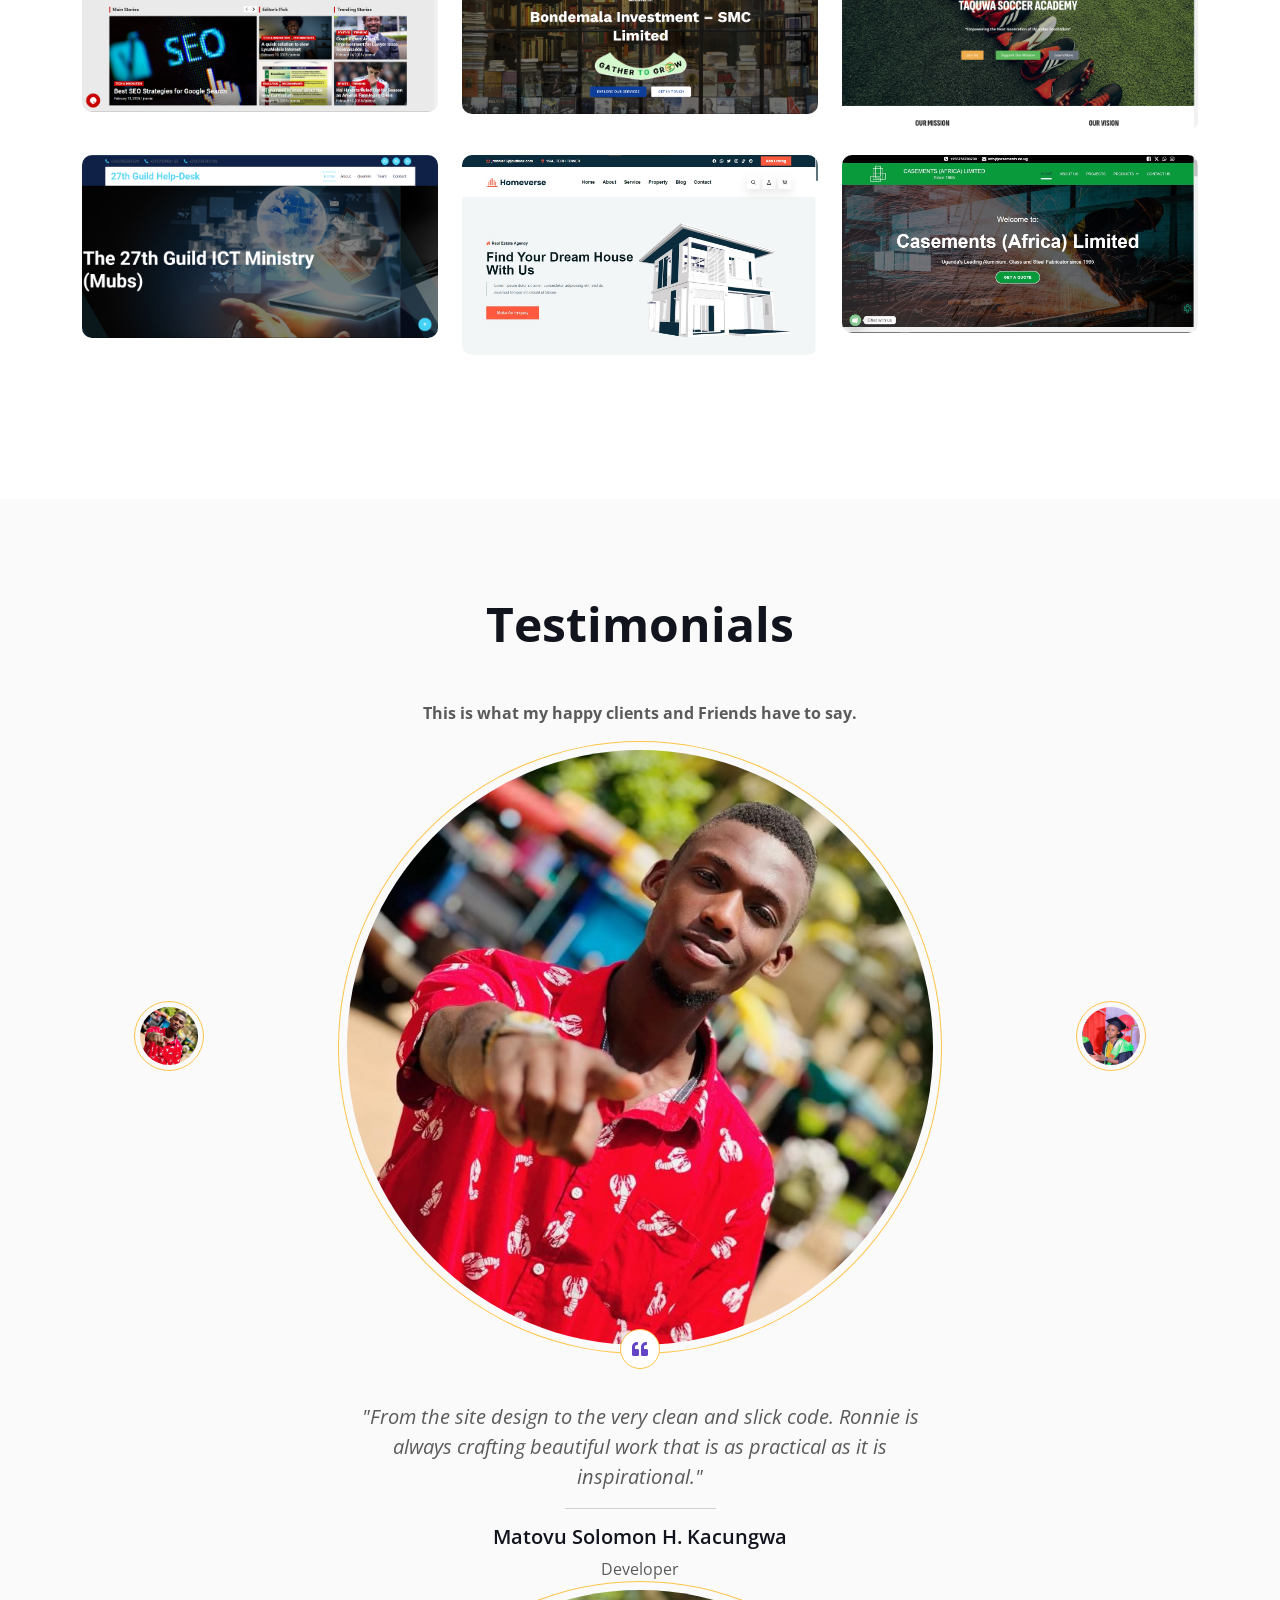
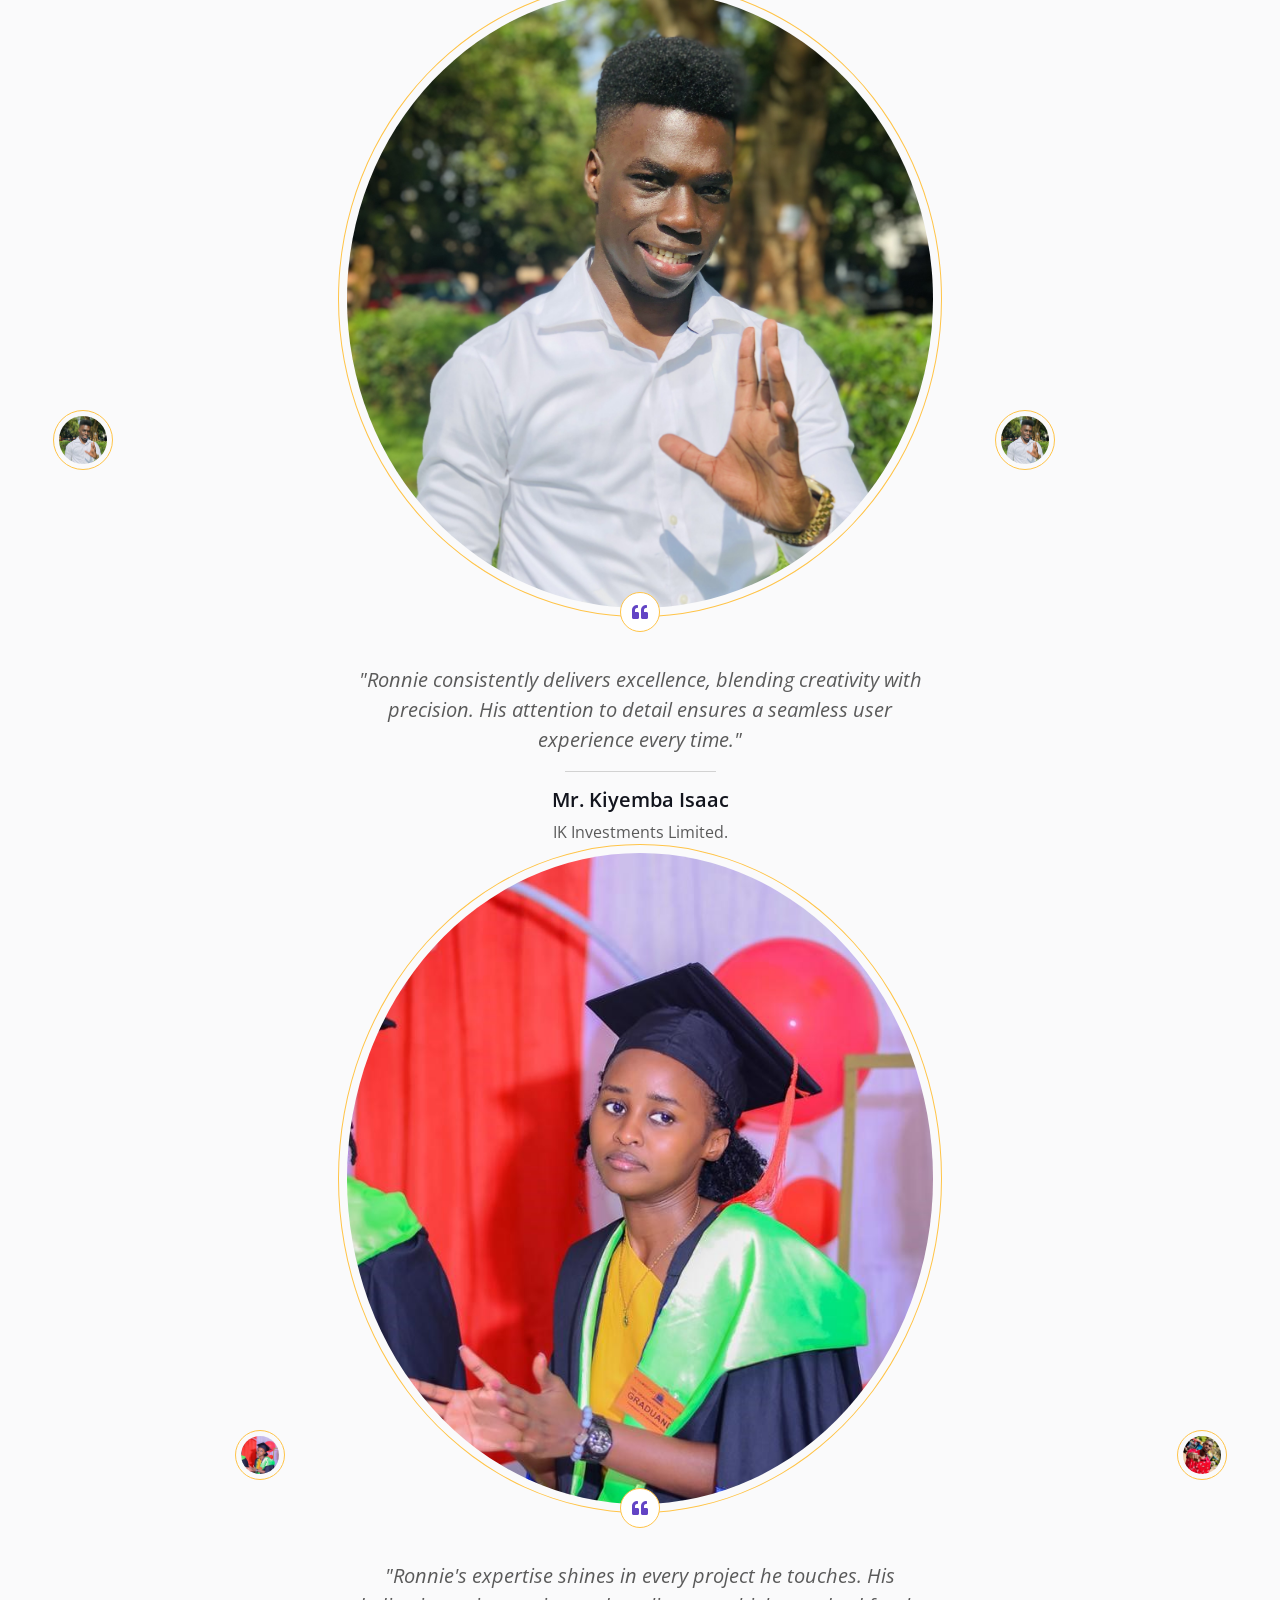
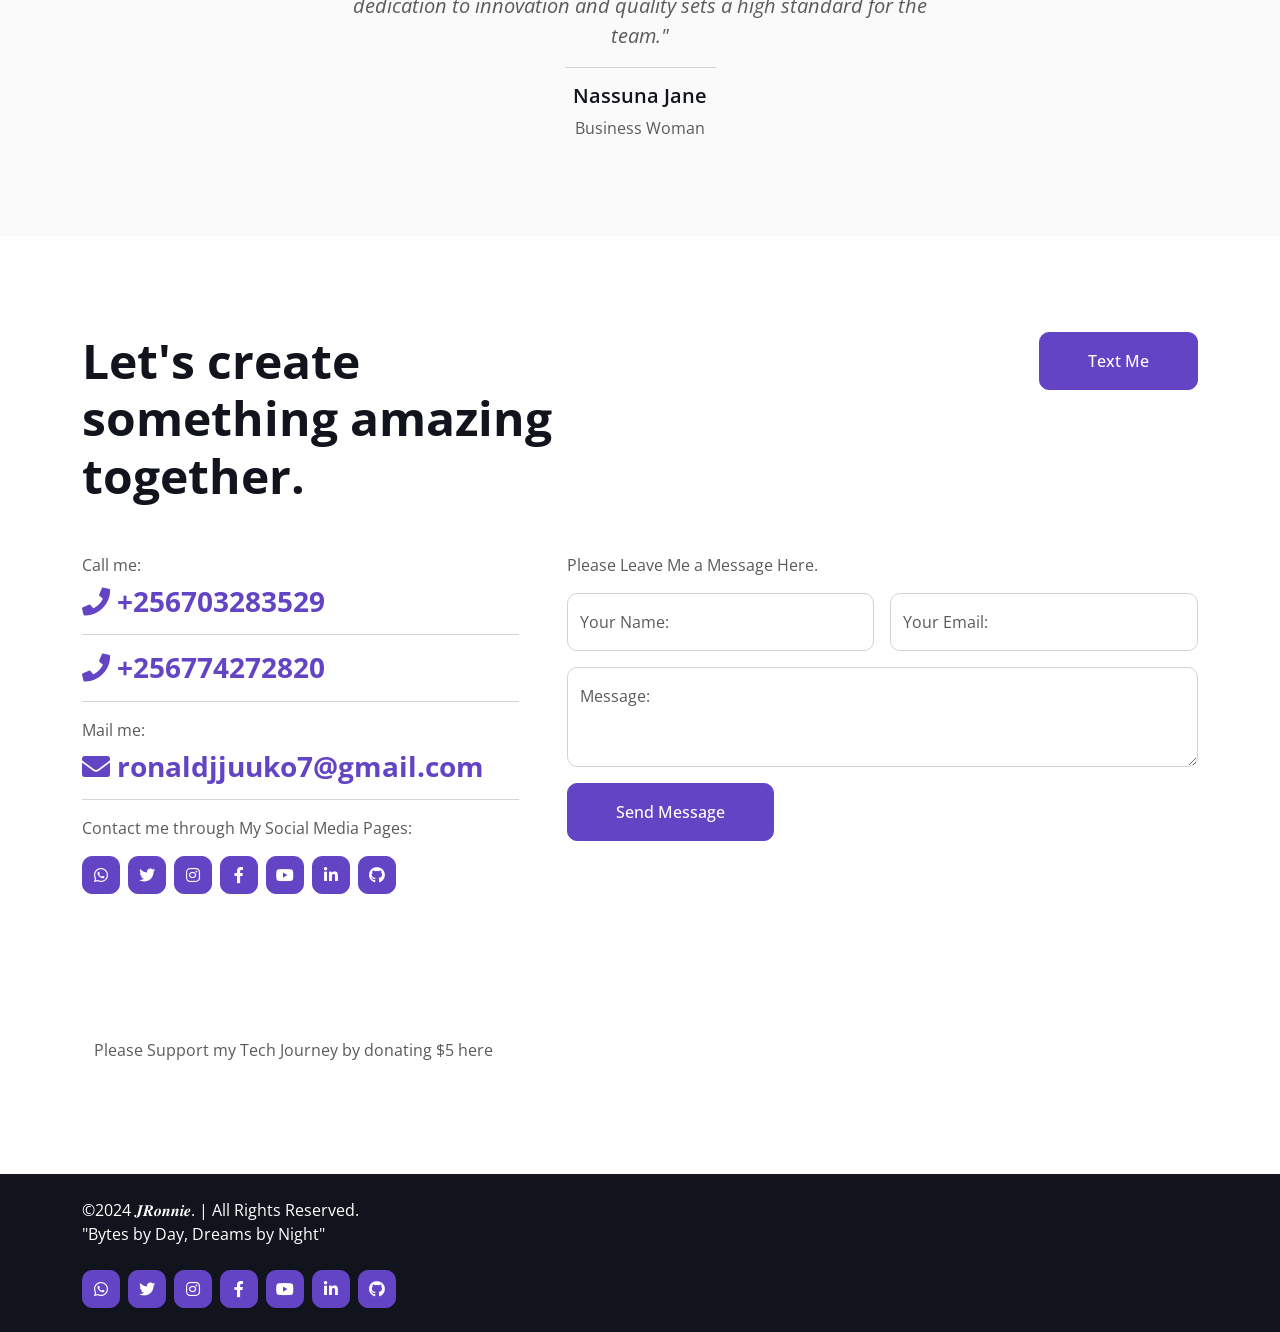
==== commit d806203f: "paypal" ====
--- a/index.html
+++ b/index.html
@@ -746,6 +746,37 @@
     <!-- Contact End -->
 
 
+    <div class="container-xl pb-5">
+        <div class="container py-5">
+                    <p>Please Support my Tech Journey by donating $5 here</p>
+
+
+
+    <div id="paypal-button-container-P-69M41193UT1881614M7N4K2I"></div>
+<script src="https://www.paypal.com/sdk/js?client-id=AUSgMSZcbby1kajVv9kouMU3fK1xdbiPsU9PdMPCKZJUqaYiKffu3Ens9vVjzIpgAMEuJ3aVs8dSx-Hv&vault=true&intent=subscription" data-sdk-integration-source="button-factory"></script>
+<script>
+  paypal.Buttons({
+      style: {
+          shape: 'pill',
+          color: 'blue',
+          layout: 'vertical',
+          label: 'paypal'
+      },
+      createSubscription: function(data, actions) {
+        return actions.subscription.create({
+          /* Creates the subscription */
+          plan_id: 'P-69M41193UT1881614M7N4K2I'
+        });
+      },
+      onApprove: function(data, actions) {
+        alert(data.subscriptionID); // You can add optional success message for the subscriber here
+      }
+  }).render('#paypal-button-container-P-69M41193UT1881614M7N4K2I'); // Renders the PayPal button
+</script>
+        </div>
+    </div>
+
+
     
 
 
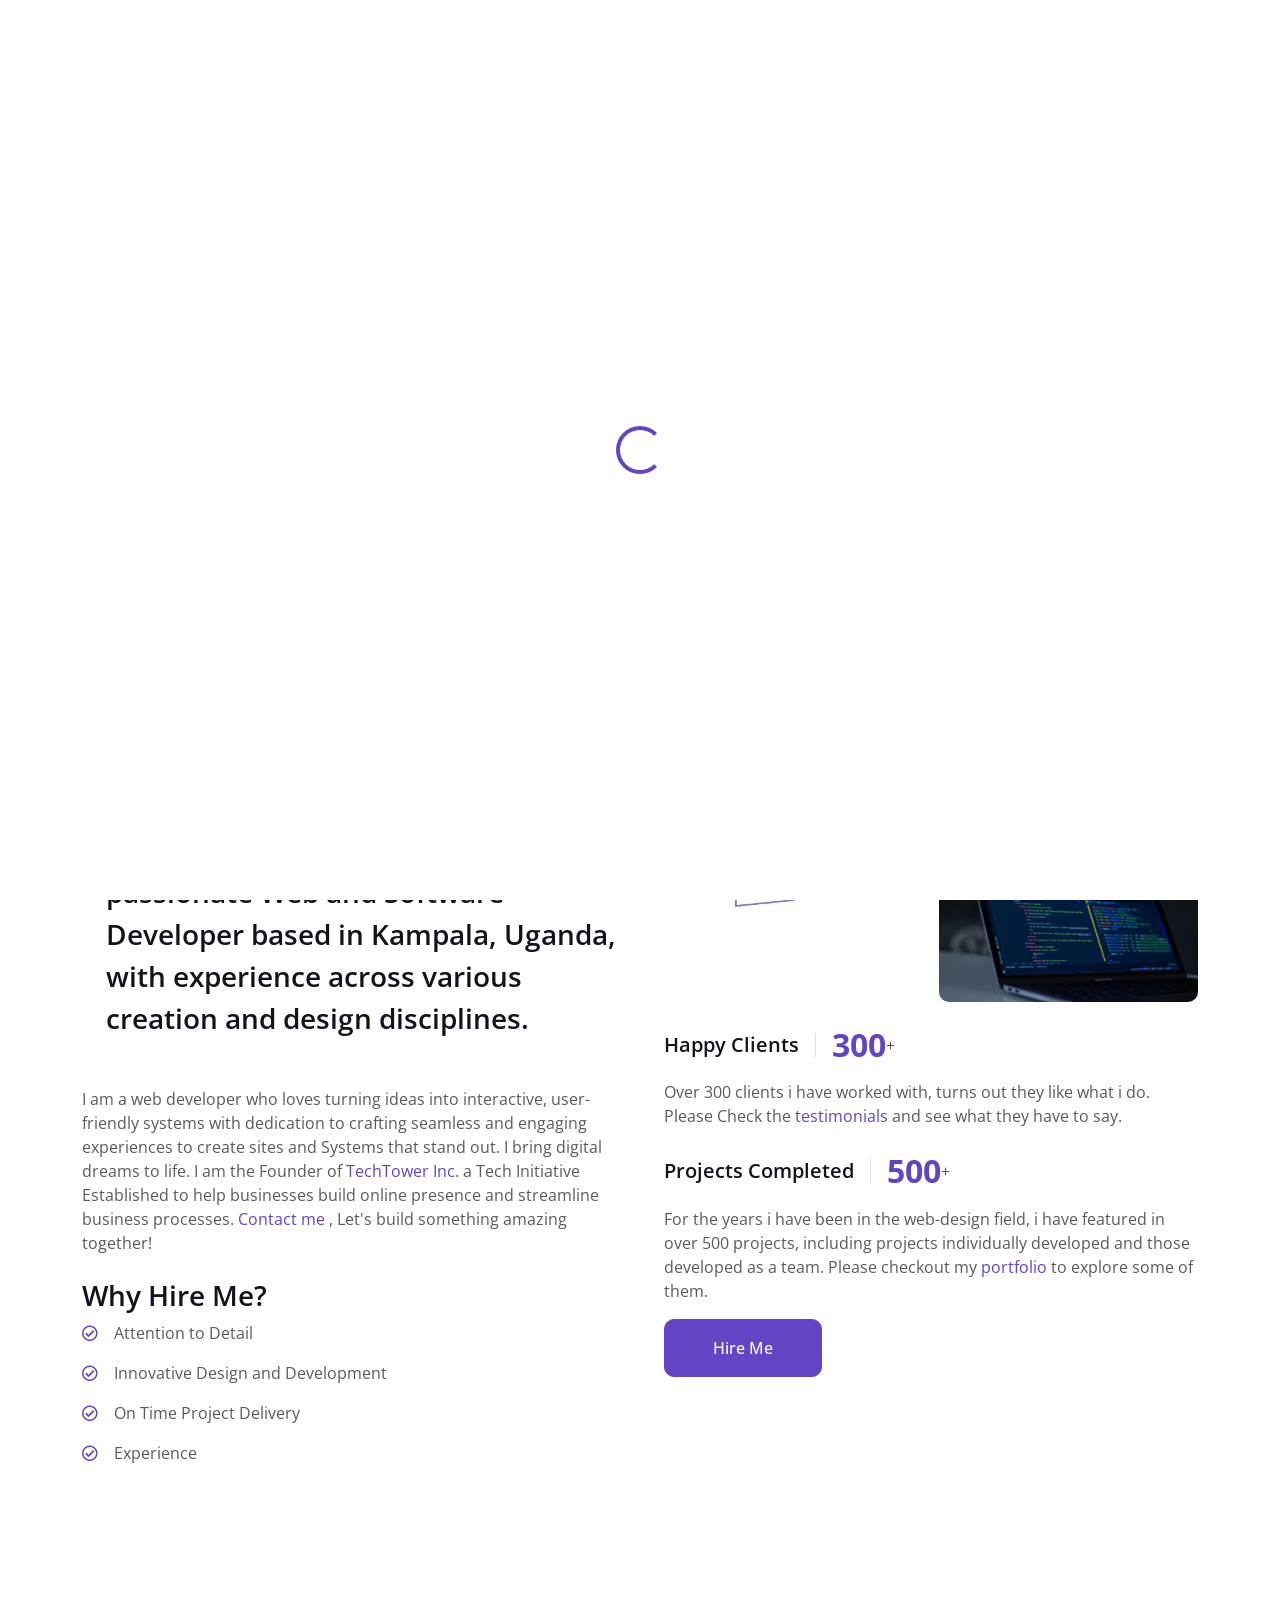
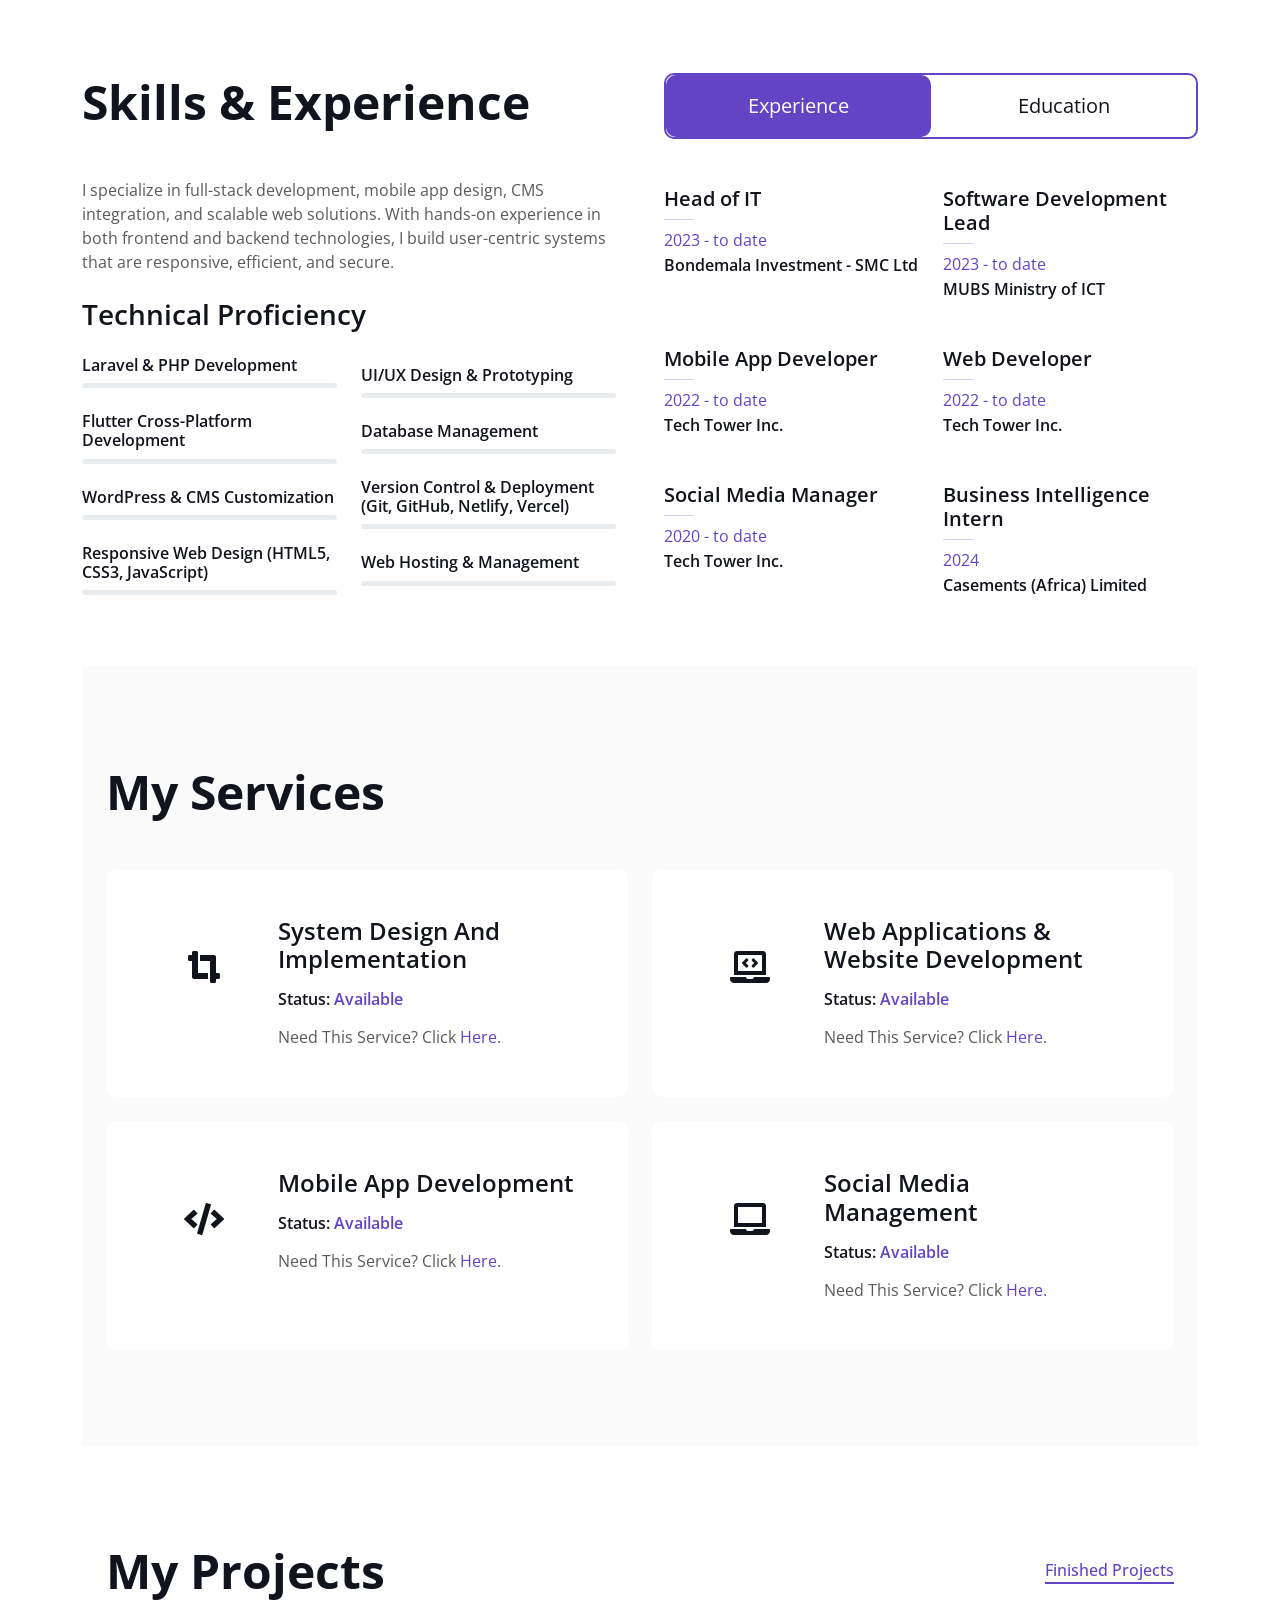
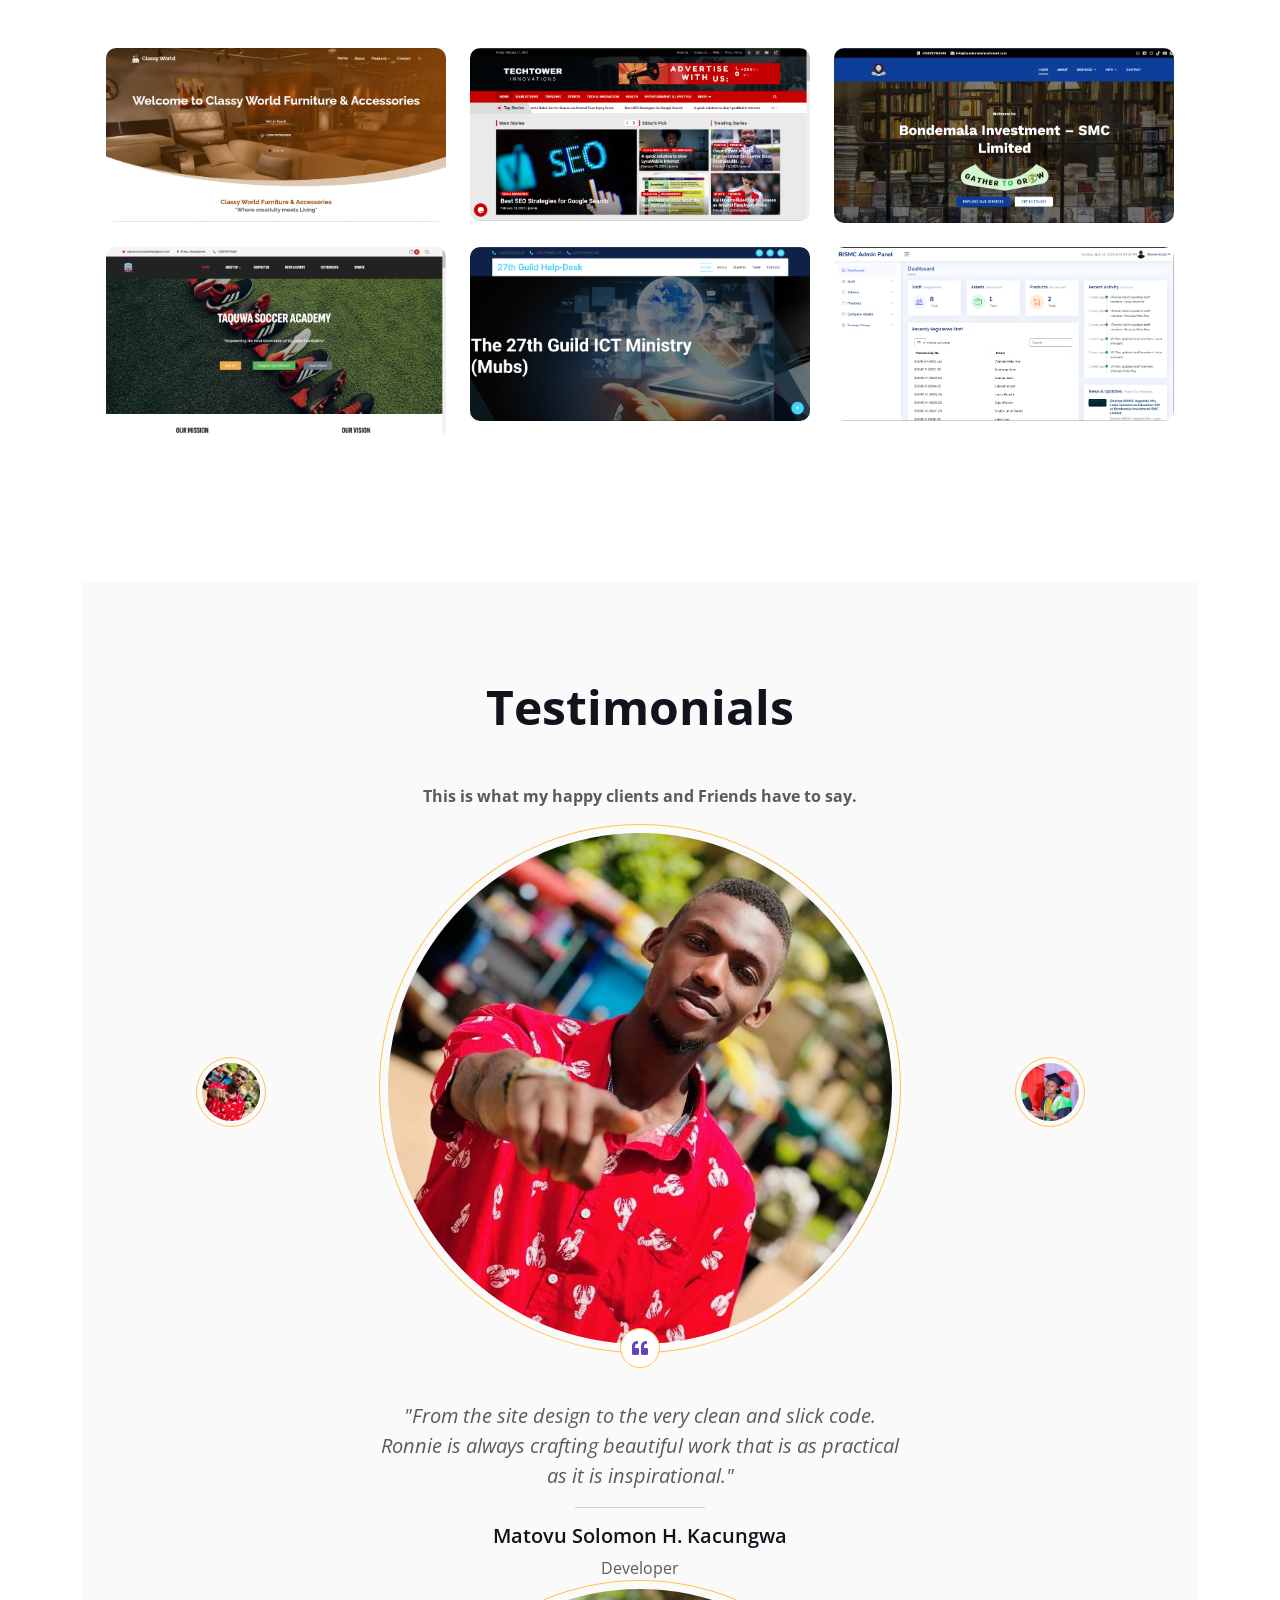
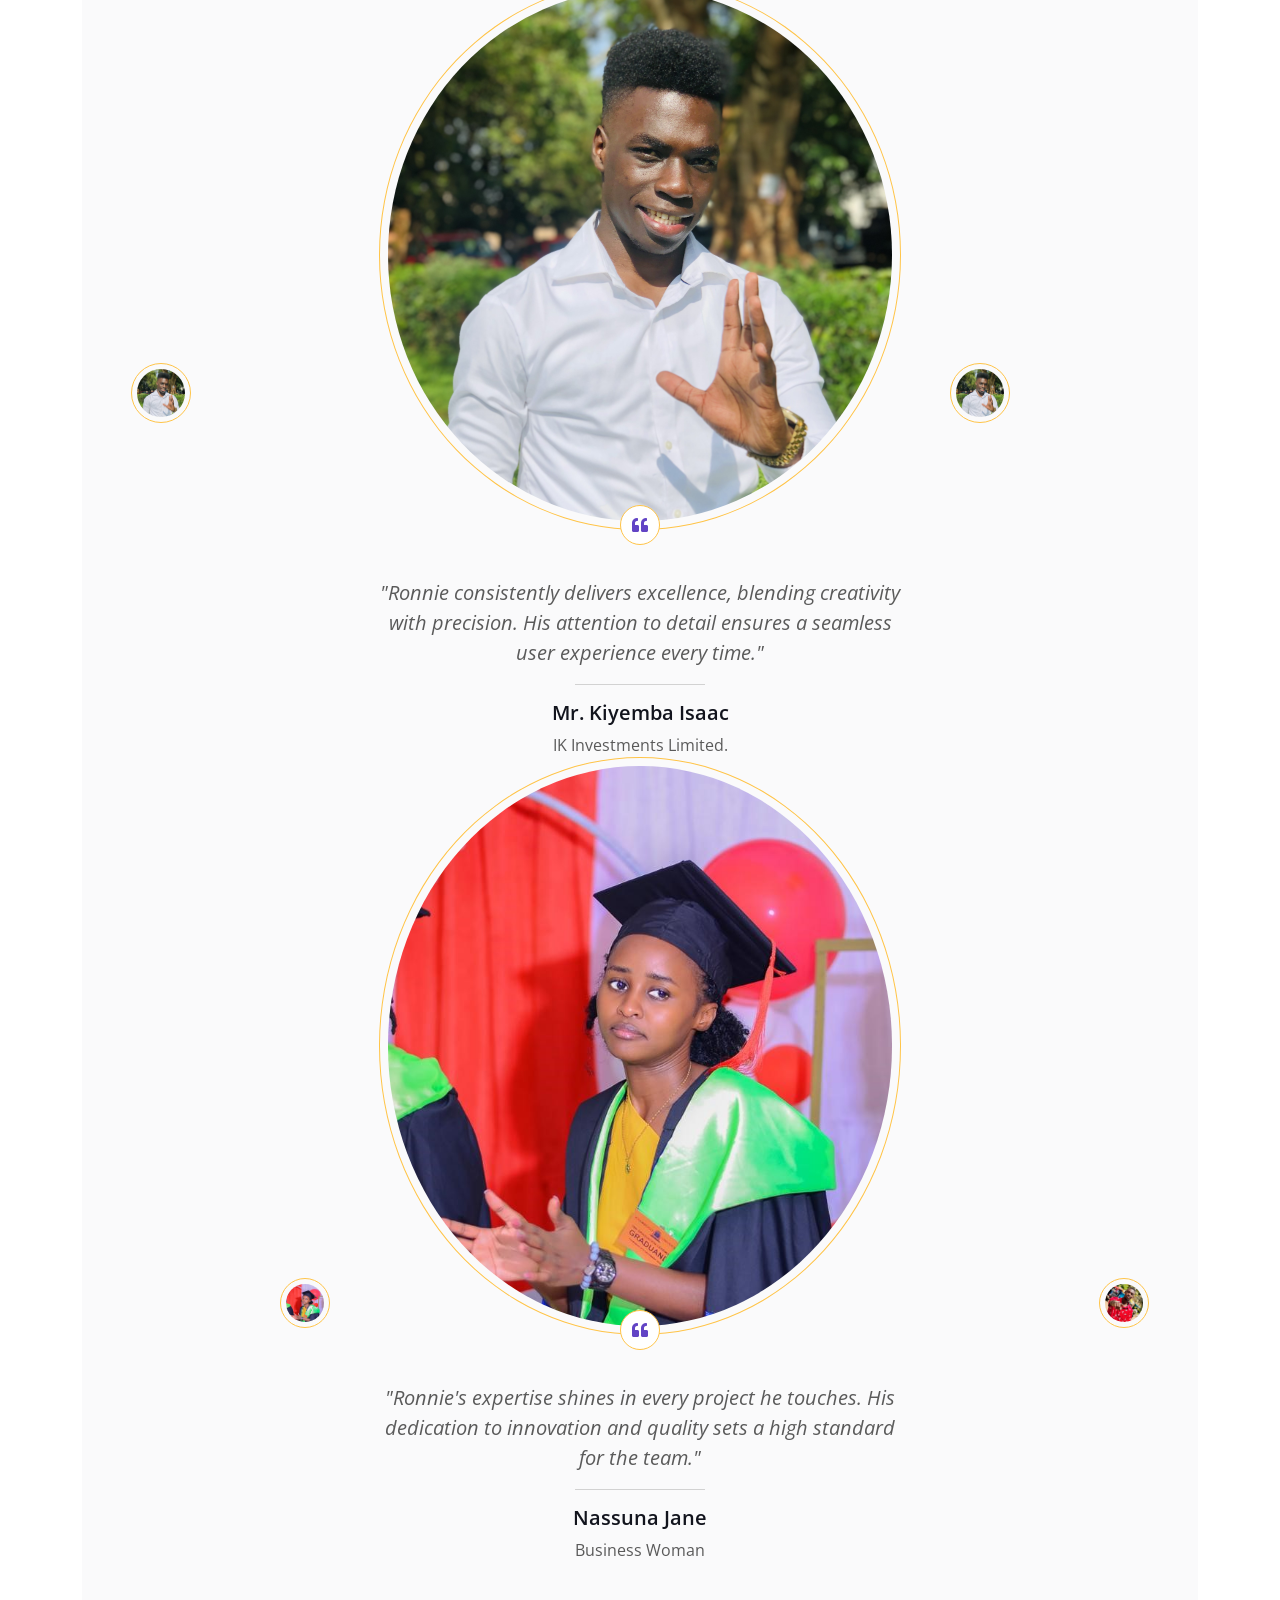
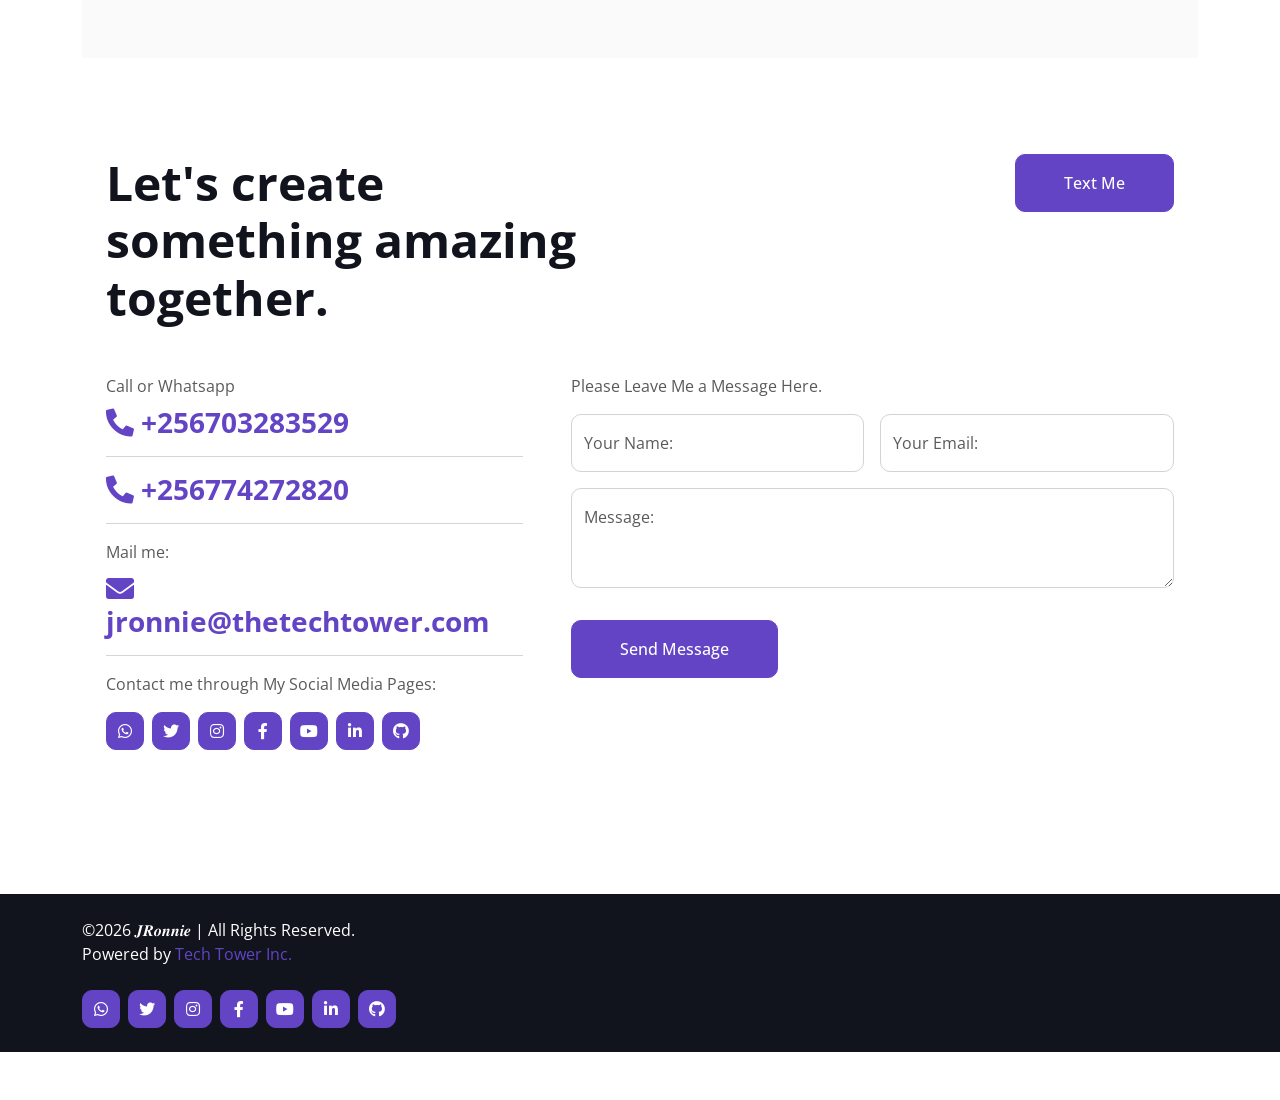
==== commit 6cf57b2b: "updated" ====
--- a/index.html
+++ b/index.html
@@ -2,12 +2,20 @@
 <html lang="en">
 
 <head>
-    <meta charset="utf-8">
-    <title>JRonnie - Portfolio</title>
-    <meta content="width=device-width, initial-scale=1.0" name="viewport">
-    <meta content="JRonnie" name="keywords">
-    
-    <meta name="description" content="This is a portfolio website that aims to showcase my skills in web development.">
+   <meta charset="utf-8">
+<title>Jjuuko Ronald - Software Developer in Uganda | Kampala | Africa</title>
+<meta name="viewport" content="width=device-width, initial-scale=1.0">
+
+<!-- SEO Keywords -->
+<meta name="keywords" content="Website Developers in Uganda, Web Designer in Kampala, Software Developer, Freelance Web Developer Uganda, WordPress Developer Uganda, Mobile App Developer Kampala, Full Stack software developer, Software Developer in Africa, Digital Marketing Uganda">
+
+<!-- SEO Description -->
+<meta name="description" content="JRonnie is a professional web developer and mobile app developer based in Uganda. He specializes in designing modern, responsive websites for businesses in Kampala, Kireka, and  Uganda and Africa. Explore my portfolio to see my work in web design, app development, and digital marketing.">
+
+<!-- Social Preview (Optional but recommended for better visibility on social platforms) -->
+<meta property="og:title" content="JRonnie | Website Developer in Uganda, Kampala, Kireka">
+<meta property="og:description" content="Explore my portfolio showcasing top-notch web design, WordPress development, mobile apps, and digital marketing in Uganda.">
+
 
     <!-- Google tag (gtag.js) -->
 <script async src="https://www.googletagmanager.com/gtag/js?id=G-MCJ5VLNDJJ"></script>
@@ -63,64 +71,9 @@
 </head>
 
 <body data-bs-spy="scroll" data-bs-target=".navbar" data-bs-offset="51">
-    <!-- Sticky Top Notification Bar -->
-<div class="top-notification-bar">
-    <p>Our official Site is Live now, Visit<a href="https://thetechtower.com" target="_blank">TechTower Innovations</a> for More From Me</p>
-    <button class="close-bar" onclick="closeTopBar()"></button>
-  </div>
+
   
-  <!-- CSS -->
-  <style>
-    .top-notification-bar {
-      position: fixed;
-      top: 0;
-      left: 0;
-      width: 100%;
-      background-color: #000; /* Black background */
-      color: #fff;
-      text-align: center;
-      padding: 12px 20px;
-      font-size: 14px;
-      font-family: 'Arial', sans-serif;
-      z-index: 9999;
-      box-shadow: 0 2px 8px rgba(0, 0, 0, 0.2);
-      display: flex;
-      justify-content: center;
-      align-items: center;
-    }
-  
-    .top-notification-bar a {
-      color: #38bdf8;
-      font-weight: bold;
-      text-decoration: none;
-      margin-left: 5px;
-    }
-  
-    .top-notification-bar a:hover {
-      text-decoration: underline;
-    }
-  
-    .close-bar {
-      background: none;
-      border: none;
-      color: #fff;
-      font-size: 18px;
-      margin-left: 15px;
-      cursor: pointer;
-    }
-  
-    body {
-      padding-top: 50px; /* Adjust body content so it doesn't get hidden under the bar */
-    }
-  </style>
-  
-  <!-- JS -->
-  <script>
-    function closeTopBar() {
-      document.querySelector('.top-notification-bar').style.display = 'none';
-      document.body.style.paddingTop = '0'; // Reset padding when closed
-    }
-  </script>
+
   
     <!-- Spinner Start -->
     <div id="spinner" class="show bg-white position-fixed translate-middle w-100 vh-100 top-50 start-50 d-flex align-items-center justify-content-center">
@@ -155,6 +108,8 @@
                 <a href="#testimonial" class="nav-item nav-link">REVIEWS</a>
                 <a href="#contact" class="nav-item nav-link">CONTACT-ME</a>
             </div>
+            <a href="https://www.paypal.com/ncp/payment/WXP4GX473AXP4" target="_blank"><button  class=" btn btn-secondary"> Donate</button></a>
+
         </div>
     </nav>
     <!-- Navbar End -->
@@ -218,13 +173,14 @@
                             <h1 class="display-1 mb-0"></h1>
                             <h5 class="mb-0"></h5>
                         </div>
-                        <h3 class="lh-base mb-0">My Name is Jjuuko Ronald, a passionate Web and Software Developer based in Kampala, Uganda, with over two years of experience across various creation and design disciplines. </h3>
-                    </div>
-                    <p class="mb-4">I am a web developer who loves turning ideas into interactive, user-friendly websites. With  dedication to crafting seamless and engaging experiences to create sites that stand out. I bring digital dreams to life. <a href="#contact">Contact me</a> , Let's build something amazing together!</p>
+                        <h3 class="lh-base mb-0">My Name is Jjuuko Ronald, a passionate Web and Software Developer based in Kampala, Uganda, with experience across various creation and design disciplines. </h3>
+                    </div>
+                    <p class="mb-4">I am a web developer who loves turning ideas into interactive, user-friendly systems with  dedication to crafting seamless and engaging experiences to create sites and Systems that stand out. I bring digital dreams to life. I am the Founder of <a href="thetechtower.com" target="_blank">TechTower Inc.</a> a Tech Initiative Established to help businesses build online presence and streamline business processes. <a href="#contact">Contact me</a> , Let's build something amazing together!</p>
                     <h3>Why Hire Me?</h3>
                     <p class="mb-3"><i class="far fa-check-circle text-primary me-3"></i>Attention to Detail</p>
                     <p class="mb-3"><i class="far fa-check-circle text-primary me-3"></i>Innovative Design and Development</p>
                     <p class="mb-3"><i class="far fa-check-circle text-primary me-3"></i>On Time Project Delivery</p>
+                    <p class="mb-3"><i class="far fa-check-circle text-primary me-3"></i>Experience</p>
                     
                 </div>
                 <div class="col-lg-6 wow fadeInUp" data-wow-delay="0.5s">
@@ -259,139 +215,136 @@
     <div class="container-xxl py-6 pb-5" id="skill">
         <div class="container">
             <div class="row g-5">
-                <div class="col-lg-6 wow fadeInUp" data-wow-delay="0.1s">
-                    <h1 class="display-5 mb-5">Skills & Experience</h1>
-                    <p class="mb-4">I am endowed with skills in various design disciplines.</p>
-                    <h3 class="mb-4">My Skills</h3>
-                    <div class="row align-items-center">
-                        <div class="col-md-6">
-                            <div class="skill mb-4">
-                                <div class="d-flex justify-content-between">
-                                    <h6 class="font-weight-bold">Laravel Framework</h6>
-                                    <h6 class="font-weight-bold">90%</h6>
-                                </div>
-                                <div class="progress">
-                                    <div class="progress-bar bg-primary" role="progressbar" aria-valuenow="90" aria-valuemin="0" aria-valuemax="100"></div>
-                                </div>
-                            </div>
-                            <div class="skill mb-4">
-                                <div class="d-flex justify-content-between">
-                                    <h6 class="font-weight-bold">Mobile App Development with Flutter/Dart</h6>
-                                    <h6 class="font-weight-bold">80%</h6>
-                                </div>
-                                <div class="progress">
-                                    <div class="progress-bar bg-warning" role="progressbar" aria-valuenow="80" aria-valuemin="0" aria-valuemax="100"></div>
-                                </div>
-                            </div>
-                            <div class="skill mb-4">
-                                <div class="d-flex justify-content-between">
-                                    <h6 class="font-weight-bold">CMS - Wordpress</h6>
-                                    <h6 class="font-weight-bold">95%</h6>
-                                </div>
-                                <div class="progress">
-                                    <div class="progress-bar bg-danger" role="progressbar" aria-valuenow="95" aria-valuemin="0" aria-valuemax="100"></div>
-                                </div>
-                            </div>
-                        </div>
-                        <div class="col-md-6">
-                            <div class="skill mb-4">
-                                <div class="d-flex justify-content-between">
-                                    <h6 class="font-weight-bold">UI/UX Design - Bootstrap & Tailwind</h6>
-                                    <h6 class="font-weight-bold">85%</h6>
-                                </div>
-                                <div class="progress">
-                                    <div class="progress-bar bg-danger" role="progressbar" aria-valuenow="85" aria-valuemin="0" aria-valuemax="100"></div>
-                                </div>
-                            </div>
-                            <div class="skill mb-4">
-                                <div class="d-flex justify-content-between">
-                                    <h6 class="font-weight-bold">Database Management</h6>
-                                    <h6 class="font-weight-bold">75%</h6>
-                                </div>
-                                <div class="progress">
-                                    <div class="progress-bar bg-dark" role="progressbar" aria-valuenow="75" aria-valuemin="0" aria-valuemax="100"></div>
-                                </div>
-                            </div>
-                            <div class="skill mb-4">
-                                <div class="d-flex justify-content-between">
-                                    <h6 class="font-weight-bold">GIT, Github,Github Pages,Netlify,Vercel etc</h6>
-                                    <h6 class="font-weight-bold">85%</h6>
-                                </div>
-                                <div class="progress">
-                                    <div class="progress-bar bg-info" role="progressbar" aria-valuenow="85" aria-valuemin="0" aria-valuemax="100"></div>
-                                </div>
-                            </div>
-                        </div>
-                    </div>
-                </div>
+             <div class="col-lg-6 wow fadeInUp" data-wow-delay="0.1s">
+    <h1 class="display-5 mb-5">Skills & Experience</h1>
+    <p class="mb-4">
+        I specialize in full-stack development, mobile app design, CMS integration, and scalable web solutions. With hands-on experience in both frontend and backend technologies, I build user-centric systems that are responsive, efficient, and secure.
+    </p>
+    <h3 class="mb-4">Technical Proficiency</h3>
+    <div class="row align-items-center">
+        <div class="col-md-6">
+            <div class="skill mb-4">
+                <div class="d-flex justify-content-between">
+                    <h6 class="font-weight-bold">Laravel & PHP Development</h6>
+                </div>
+                <div class="progress">
+                    <div class="progress-bar bg-primary" role="progressbar" aria-valuenow="90" aria-valuemin="0" aria-valuemax="100"></div>
+                </div>
+            </div>
+            <div class="skill mb-4">
+                <div class="d-flex justify-content-between">
+                    <h6 class="font-weight-bold">Flutter Cross-Platform Development</h6>
+                </div>
+                <div class="progress">
+                    <div class="progress-bar bg-warning" role="progressbar" aria-valuenow="85" aria-valuemin="0" aria-valuemax="100"></div>
+                </div>
+            </div>
+            <div class="skill mb-4">
+                <div class="d-flex justify-content-between">
+                    <h6 class="font-weight-bold">WordPress & CMS Customization</h6>
+                </div>
+                <div class="progress">
+                    <div class="progress-bar bg-danger" role="progressbar" aria-valuenow="95" aria-valuemin="0" aria-valuemax="100"></div>
+                </div>
+            </div>
+            <div class="skill mb-4">
+                <div class="d-flex justify-content-between">
+                    <h6 class="font-weight-bold">Responsive Web Design (HTML5, CSS3, JavaScript) </h6>
+                </div>
+                <div class="progress">
+                    <div class="progress-bar bg-success" role="progressbar" aria-valuenow="88" aria-valuemin="0" aria-valuemax="100"></div>
+                </div>
+            </div>
+        </div>
+        <div class="col-md-6">
+            <div class="skill mb-4">
+                <div class="d-flex justify-content-between">
+                    <h6 class="font-weight-bold">UI/UX Design & Prototyping </h6>
+                </div>
+                <div class="progress">
+                    <div class="progress-bar bg-info" role="progressbar" aria-valuenow="85" aria-valuemin="0" aria-valuemax="100"></div>
+                </div>
+            </div>
+            <div class="skill mb-4">
+                <div class="d-flex justify-content-between">
+                    <h6 class="font-weight-bold">Database Management</h6>
+                </div>
+                <div class="progress">
+                    <div class="progress-bar bg-secondary" role="progressbar" aria-valuenow="80" aria-valuemin="0" aria-valuemax="100"></div>
+                </div>
+            </div>
+            <div class="skill mb-4">
+                <div class="d-flex justify-content-between">
+                    <h6 class="font-weight-bold">Version Control & Deployment (Git, GitHub, Netlify, Vercel)</h6>
+                </div>
+                <div class="progress">
+                    <div class="progress-bar bg-dark" role="progressbar" aria-valuenow="90" aria-valuemin="0" aria-valuemax="100"></div>
+                </div>
+            </div>
+            <div class="skill mb-4">
+                <div class="d-flex justify-content-between">
+                    <h6 class="font-weight-bold">Web Hosting & Management </h6>
+                </div>
+                <div class="progress">
+                    <div class="progress-bar bg-danger" role="progressbar" aria-valuenow="78" aria-valuemin="0" aria-valuemax="100"></div>
+                </div>
+            </div>
+        </div>
+    </div>
+</div>
+
                 <div class="col-lg-6 wow fadeInUp" data-wow-delay="0.5s">
-                    <ul class="nav nav-pills rounded border border-2 border-primary mb-5">
-                        <li class="nav-item w-50">
-                            <button class="nav-link w-100 py-3 fs-5 active" data-bs-toggle="pill" href="#tab-1">Experience</button>
-                        </li>
-                        <li class="nav-item w-50">
-                            <button class="nav-link w-100 py-3 fs-5" data-bs-toggle="pill" href="#tab-2">Education</button>
-                        </li>
-                    </ul>
-                    <div class="tab-content">
-                        <div id="tab-1" class="tab-pane fade show p-0 active">
-                            <div class="row gy-5 gx-4">
-                                <div class="col-sm-6">
-                                    <h5>Mobile App Developer</h5>
-                                    <hr class="text-primary my-2">
-                                    <p class="text-primary mb-1">2022 - to date</p>
-                                    <h6 class="mb-0">Tech Tower UG</h6>
-                                </div>
-                                <div class="col-sm-6">
-                                    <h5>Web Developer</h5>
-                                    <hr class="text-primary my-2">
-                                    <p class="text-primary mb-1">2022 - to date</p>
-                                    <h6 class="mb-0">Tech Tower UG</h6>
-                                </div>
-                                <div class="col-sm-6">
-                                    <h5>Social Media Manager</h5>
-                                    <hr class="text-primary my-2">
-                                    <p class="text-primary mb-1">2020 - to date</p>
-                                    <h6 class="mb-0">Tech Tower UG</h6>
-                                </div>
-                                <div class="col-sm-6">
-                                    <h5>Business Intelligence Intern</h5>
-                                    <hr class="text-primary my-2">
-                                    <p class="text-primary mb-1">2024</p>
-                                    <h6 class="mb-0">Casements (Africa) Limited</h6>
-                                </div>
-                            </div>
-                        </div>
-                        <div id="tab-2" class="tab-pane fade show p-0">
-                            <div class="row gy-5 gx-4">
-                                <div class="col-sm-6">
-                                    <h5>Bachelor's Degree In Business Computing.</h5>
-                                    <hr class="text-primary my-2">
-                                    <p class="text-primary mb-1">2022 - 2025</p>
-                                    <h6 class="mb-0">Makerere University Business School</h6>
-                                </div>
-                                <div class="col-sm-6">
-                                    <h5>Uganda Advanced Certificate of Education (UACE)</h5>
-                                    <hr class="text-primary my-2">
-                                    <p class="text-primary mb-1">2018 - 2019</p>
-                                    <h6 class="mb-0">St Charles Lwanga SS Kasasa</h6>
-                                </div>
-                                <div class="col-sm-6">
-                                    <h5>Uganda Certificate of Education (UCE)</h5>
-                                    <hr class="text-primary my-2">
-                                    <p class="text-primary mb-1">2014 - 2017</p>
-                                    <h6 class="mb-0">St Charles Lwanga SS Kasasa</h6>
-                                </div>
-                                <div class="col-sm-6">
-                                    <h5>Microsoft Office Suite</h5>
-                                    <hr class="text-primary my-2">
-                                    <p class="text-primary mb-1">2018 - 2019</p>
-                                    <h6 class="mb-0">St Charles Lwanga SS Kasasa</h6>
-                                </div>
-                            </div>
-                        </div>
-                    </div>
-                </div>
+    <ul class="nav nav-pills rounded border border-2 border-primary mb-5">
+        <li class="nav-item w-50">
+            <button class="nav-link w-100 py-3 fs-5 active" data-bs-toggle="pill" href="#tab-1">Experience</button>
+        </li>
+        <li class="nav-item w-50">
+            <button class="nav-link w-100 py-3 fs-5" data-bs-toggle="pill" href="#tab-2">Education</button>
+        </li>
+    </ul>
+    <div class="tab-content">
+        <div id="tab-1" class="tab-pane fade show p-0 active">
+            <div class="row gy-5 gx-4">
+                <div class="col-sm-6">
+                    <h5>Head of IT</h5>
+                    <hr class="text-primary my-2">
+                    <p class="text-primary mb-1">2023 - to date</p>
+                    <h6 class="mb-0">Bondemala Investment - SMC Ltd</h6>
+                </div>
+                <div class="col-sm-6">
+                    <h5>Software Development Lead</h5>
+                    <hr class="text-primary my-2">
+                    <p class="text-primary mb-1">2023 - to date</p>
+                    <h6 class="mb-0">MUBS Ministry of ICT</h6>
+                </div>
+                <div class="col-sm-6">
+                    <h5>Mobile App Developer</h5>
+                    <hr class="text-primary my-2">
+                    <p class="text-primary mb-1">2022 - to date</p>
+                    <h6 class="mb-0">Tech Tower Inc.</h6>
+                </div>
+                <div class="col-sm-6">
+                    <h5>Web Developer</h5>
+                    <hr class="text-primary my-2">
+                    <p class="text-primary mb-1">2022 - to date</p>
+                    <h6 class="mb-0">Tech Tower Inc.</h6>
+                </div>
+                <div class="col-sm-6">
+                    <h5>Social Media Manager</h5>
+                    <hr class="text-primary my-2">
+                    <p class="text-primary mb-1">2020 - to date</p>
+                    <h6 class="mb-0">Tech Tower Inc.</h6>
+                </div>
+                <div class="col-sm-6">
+                    <h5>Business Intelligence Intern</h5>
+                    <hr class="text-primary my-2">
+                    <p class="text-primary mb-1">2024</p>
+                    <h6 class="mb-0">Casements (Africa) Limited</h6>
+                </div>
+            </div>
+        </div>
+        
+
             </div>
         </div>
     </div>
@@ -481,6 +434,17 @@
                 </div>
             </div>
             <div class="row g-4 portfolio-container wow fadeInUp" data-wow-delay="0.1s">
+
+                 <div class="col-lg-4 col-md-6 portfolio-item first">
+                    <div class="portfolio-img rounded overflow-hidden">
+                        <img class="img-fluid" src="img/classy.png" alt="">
+                        <div class="portfolio-btn">
+                            <a class="btn btn-lg-square btn-outline-secondary border-2 mx-1" href="img/classy.png" data-lightbox="portfolio"><i class="fa fa-eye"></i></a>
+                            <a class="btn btn-lg-square btn-outline-secondary border-2 mx-1" href="https://classyworldfurniture.com"><i class=fa fa-link></i></a>
+                        </div>
+                    </div>
+                </div>
+
                 <div class="col-lg-4 col-md-6 portfolio-item second">
                     <div class="portfolio-img rounded overflow-hidden">
                         <img class="img-fluid" src="img/techtower.png" alt="">
@@ -517,25 +481,18 @@
                         </div>
                     </div>
                 </div>
-                <div class="col-lg-4 col-md-6 portfolio-item first">
-                    <div class="portfolio-img rounded overflow-hidden">
-                        <img class="img-fluid" src="img/homeverse.jpg" alt="">
-                        <div class="portfolio-btn">
-                            <a class="btn btn-lg-square btn-outline-secondary border-2 mx-1" href="img/homeverse.jpg" data-lightbox="portfolio"><i class="fa fa-eye"></i></a>
-                            <a class="btn btn-lg-square btn-outline-secondary border-2 mx-1" href="https://jjronnie.github.io/estate"><i class=fa fa-link></i></a>
-                        </div>
-                    </div>
-                </div>
+               
                
                 <div class="col-lg-4 col-md-6 portfolio-item first">
                     <div class="portfolio-img rounded overflow-hidden">
-                        <img class="img-fluid" src="img/casements.jpg" alt="Casements-image">
+                        <img class="img-fluid" src="img/records.png" alt="bisl rec-image">
                         <div class="portfolio-btn">
-                            <a class="btn btn-lg-square btn-outline-secondary border-2 mx-1" href="img/casements.jpg" data-lightbox="portfolio"><i class="fa fa-eye"></i></a>
-                            <a class="btn btn-lg-square btn-outline-secondary border-2 mx-1" href="https://casements.netlify.app/"><i class="fa fa-link"></i></a>
-                        </div>
-                    </div>
-                </div>
+                            <a class="btn btn-lg-square btn-outline-secondary border-2 mx-1" href="img/records.png" data-lightbox="portfolio"><i class="fa fa-eye"></i></a>
+                            <a class="btn btn-lg-square btn-outline-secondary border-2 mx-1" href="https://records.bondemalainvestmentsmc.com/"><i class="fa fa-link"></i></a>
+                        </div>
+                    </div>
+                </div>
+                
                
                 
                
@@ -679,22 +636,87 @@
             <div class="row g-5">
                 <div class="col-lg-5 col-md-6 wow fadeInUp" data-wow-delay="0.1s">
                     
-                    <p class="mb-2">Call me:</p>
+                    <p class="mb-2">Call or Whatsapp</p>
                     <h3 class="fw-bold">
                         
                         
                       
-                      <a href="tel:+256703283529"><i class="fa fa-phone"></i> +256703283529</a></h3>
+                      <a href="tel:+256703283529"><i class="fas fa-phone fa-flip-horizontal"></i> +256703283529</a></h3>
                     <hr class="w-100">
                     <p class="mb-2"></p>
                     <h3 class="fw-bold">
                     
-                    <a href="tel:+256774272820"><i class="fa fa-phone"></i> +256774272820</a></h3>
+                    <a href="tel:+256774272820"><i class="fas fa-phone fa-flip-horizontal"></i> +256774272820</a></h3>
                     <hr class="w-100">
                     <p class="mb-2"> Mail me:</p>
-                    <h3 class="fw-bold"><a href="mailto:ronaldjjuuko7@gmail.com"><i class="fa fa-envelope"></i> ronaldjjuuko7@gmail.com</a></h3>
+                    <h3 class="fw-bold"><a href="mailto:jronnie@thetechtower.com"><i class="fa fa-envelope"></i> jronnie@thetechtower.com</a></h3>
                     <hr class="w-100">
                     <p class="mb-2">Contact me through My Social Media Pages:</p>
+                    <div class="d-flex pt-2">
+                        <a class="btn btn-square btn-primary me-2" href="https://wa.me/+256703283529"><i class="fab fa-whatsapp"></i></a>
+                        <a class="btn btn-square btn-primary me-2" href="https://x.com/kclich"><i class="fab fa-twitter"></i></a>
+                        <a class="btn btn-square btn-primary me-2" href="https://instagram.com/kclich.gram"><i class="fab fa-instagram"></i></a>
+                        <a class="btn btn-square btn-primary me-2" href="https://www.facebook.com/ronnielee.kclich"><i class="fab fa-facebook-f"></i></a>
+                        <a class="btn btn-square btn-primary me-2" href="https://https://www.youtube.com/@kclich"><i class="fab fa-youtube"></i></a>
+                        <a class="btn btn-square btn-primary me-2" href="https://www.linkedin.com/in/kclich"><i class="fab fa-linkedin-in"></i></a>
+                        <a class="btn btn-square btn-primary me-2" href="https://github.com/jjronnie"><i class="fab fa-github"></i></a>
+                    </div>
+                </div>
+                <div class="col-lg-7 col-md-6 wow fadeInUp" data-wow-delay="0.5s">
+
+                    <p>Please Leave Me a Message Here.</p>
+                 <form id="contact-form" action="submit-form.php" method="POST">
+                        <div class="row g-3">
+                            <div class="col-md-6">
+                                <div class="form-floating">
+                                    <input type="text" class="form-control" id="name" placeholder="Your Name" name="name" required>
+                                    <label for="name">Your Name:</label>
+                                </div>
+                            </div>
+                            <div class="col-md-6">
+                                <div class="form-floating">
+                                    <input type="email" class="form-control" id="email" placeholder="Your Email" name="email" required>
+                                    <label for="email">Your Email:</label>
+                                </div>
+                            </div>
+                            <div class="col-12">
+                                <div class="form-floating">
+                                    <textarea class="form-control" name="message" placeholder="Leave a message here" id="message" style="height: 100px" required></textarea>
+                                    <label for="message">Message:</label>
+                                </div>
+                            </div>
+                            <div id="response"></div> <!-- This will show success or error messages -->
+                            <div class="col-12">
+                                <button class="btn btn-primary py-3 px-5" type="submit">Send Message</button>
+                            </div>
+                        </div>
+                    </form>
+                </div>
+            </div>
+        </div>
+    </div>
+    <!-- Contact End -->
+
+
+        </div>
+    </div>
+
+    
+
+
+    <!-- Copyright Start -->
+    <center><div class="container-fluid bg-dark text-white py-4">
+            <div class="container">
+                <div class="row">
+                   <div class="col-md-6 text-center text-md-start mb-3 mb-md-0">
+    &copy;<span id="currentYear"></span> 𝑱𝑹𝒐𝒏𝒏𝒊𝒆 | All Rights Reserved.
+    <p>Powered by <a href="https://thetechtower.com" target="_blank">Tech Tower Inc.</a></p>
+</div>
+
+<script>
+    document.getElementById("currentYear").textContent = new Date().getFullYear();
+</script>
+
                     <div class="d-flex pt-2">
                         <a class="btn btn-square btn-primary me-2" href="https://wa.me/+256703283529"><i class="fab fa-whatsapp"></i></a>
                         <a class="btn btn-square btn-primary me-2" href="https://x.com/kclich"><i class="fab fa-twitter"></i></a>
@@ -704,99 +726,6 @@
                         <a class="btn btn-square btn-primary me-2" href="https://www.linkedin.com/in/kclich"><i class="fab fa-linkedin-in"></i></a>
                         <a class="btn btn-square btn-primary me-2" href="https://github.com/jjronnie"><i class="fab fa-github"></i></a>
                     </div>
-                </div>
-                <div class="col-lg-7 col-md-6 wow fadeInUp" data-wow-delay="0.5s">
-
-                    <p>Please Leave Me a Message Here.</p>
-                  <form action="https://formspree.io/f/xqazegwn" method="POST">
-                        <div class="row g-3">
-                            <div class="col-md-6">
-                                <div class="form-floating">
-                                    <input type="text" class="form-control" id="name" placeholder="Your Name" name="name" required>
-                                    <label for="name">Your Name:</label>
-                                </div>
-                            </div>
-                            <div class="col-md-6">
-                                <div class="form-floating">
-                                    <input type="email" class="form-control" id="email" placeholder="Your Email" name="email" required>
-                                    <label for="email">Your Email:</label>
-                                </div>
-                            </div>
-                            <!-- <div class="col-12">
-                                <div class="form-floating">
-                                    <input type="text" class="form-control" id="subject" placeholder="Subject">
-                                    <label for="subject">Subject</label>
-                                </div>
-                            </div> -->
-                            <div class="col-12">
-                                <div class="form-floating">
-                                    <textarea class="form-control" name="message"  placeholder="Leave a message here" id="message" style="height: 100px" required ></textarea>
-                                    <label for="message">Message:</label>
-                                </div>
-                            </div>
-                            <div class="col-12">
-                                <button class="btn btn-primary py-3 px-5" type="submit">Send Message</button>
-                            </div>
-                        </div>
-                    </form>
-                </div>
-            </div>
-        </div>
-    </div>
-    <!-- Contact End -->
-
-
-    <div class="container-xl pb-5">
-        <div class="container py-5">
-                    <p>Please Support my Tech Journey by donating $5 here</p>
-
-
-
-    <div id="paypal-button-container-P-69M41193UT1881614M7N4K2I"></div>
-<script src="https://www.paypal.com/sdk/js?client-id=AUSgMSZcbby1kajVv9kouMU3fK1xdbiPsU9PdMPCKZJUqaYiKffu3Ens9vVjzIpgAMEuJ3aVs8dSx-Hv&vault=true&intent=subscription" data-sdk-integration-source="button-factory"></script>
-<script>
-  paypal.Buttons({
-      style: {
-          shape: 'pill',
-          color: 'blue',
-          layout: 'vertical',
-          label: 'paypal'
-      },
-      createSubscription: function(data, actions) {
-        return actions.subscription.create({
-          /* Creates the subscription */
-          plan_id: 'P-69M41193UT1881614M7N4K2I'
-        });
-      },
-      onApprove: function(data, actions) {
-        alert(data.subscriptionID); // You can add optional success message for the subscriber here
-      }
-  }).render('#paypal-button-container-P-69M41193UT1881614M7N4K2I'); // Renders the PayPal button
-</script>
-        </div>
-    </div>
-
-
-    
-
-
-    <!-- Copyright Start -->
-    <center><div class="container-fluid bg-dark text-white py-4">
-            <div class="container">
-                <div class="row">
-                    <div class="col-md-6 text-center text-md-start mb-3 mb-md-0">
-                        &copy;2024 𝑱𝑹𝒐𝒏𝒏𝒊𝒆. | All Rights Reserved.
-                        <p>"Bytes by Day, Dreams by Night"</p>
-                    </div>
-                    <div class="d-flex pt-2">
-                        <a class="btn btn-square btn-primary me-2" href="https://wa.me/+256703283529"><i class="fab fa-whatsapp"></i></a>
-                        <a class="btn btn-square btn-primary me-2" href="https://x.com/kclich"><i class="fab fa-twitter"></i></a>
-                        <a class="btn btn-square btn-primary me-2" href="https://instagram.com/kclich.gram"><i class="fab fa-instagram"></i></a>
-                        <a class="btn btn-square btn-primary me-2" href="https://www.facebook.com/ronnielee.kclich"><i class="fab fa-facebook-f"></i></a>
-                        <a class="btn btn-square btn-primary me-2" href="https://https://www.youtube.com/@jronniekclich"><i class="fab fa-youtube"></i></a>
-                        <a class="btn btn-square btn-primary me-2" href="https://www.linkedin.com/in/kclich"><i class="fab fa-linkedin-in"></i></a>
-                        <a class="btn btn-square btn-primary me-2" href="https://github.com/jjronnie"><i class="fab fa-github"></i></a>
-                    </div>
                     
                 </div>
             </div>
@@ -808,6 +737,53 @@
 
     <!-- Back to Top -->
     <a href="#" class="btn btn-lg btn-primary btn-lg-square back-to-top"><i class="bi bi-arrow-up"></i></a>
+       
+<script src="https://code.jquery.com/jquery-3.6.0.min.js"></script>
+<script>
+    $(document).ready(function() {
+        $('#contact-form').on('submit', function(event) {
+            event.preventDefault(); // Prevent the default form submission
+
+            var form = $(this);
+            var formData = form.serialize(); // Serialize the form data
+
+            // Disable the submit button and show loading text
+            $('button[type="submit"]').prop('disabled', true).text('Sending...');
+
+            $.ajax({
+                url: form.attr('action'),
+                method: form.attr('method'),
+                data: formData,
+                success: function(response) {
+                    if (response === "success") {
+                        $('#response').html('<div class="alert alert-success">Thank you for Contacting Ronnie!! Your message has been sent and i will be in touch with you shortly.</div>');
+                    } else {
+                        $('#response').html('<div class="alert alert-danger">There was an error sending your message. Please try again later.</div>');
+                    }
+
+                    // Hide the message after 5 seconds
+                    setTimeout(function() {
+                        $('#response').fadeOut();
+                    }, 5000);
+
+                    // Reset form and enable button
+                    form[0].reset();
+                    $('button[type="submit"]').prop('disabled', false).text('Send Message');
+                },
+                error: function() {
+                    $('#response').html('<div class="alert alert-danger">There was an error processing your request. Please try again later.</div>');
+                    
+                    // Hide the message after 9 seconds
+                    setTimeout(function() {
+                        $('#response').fadeOut();
+                    }, 9000);
+
+                    $('button[type="submit"]').prop('disabled', false).text('Send Message');
+                }
+            });
+        });
+    });
+</script>
 
 
     <!-- JavaScript Libraries -->
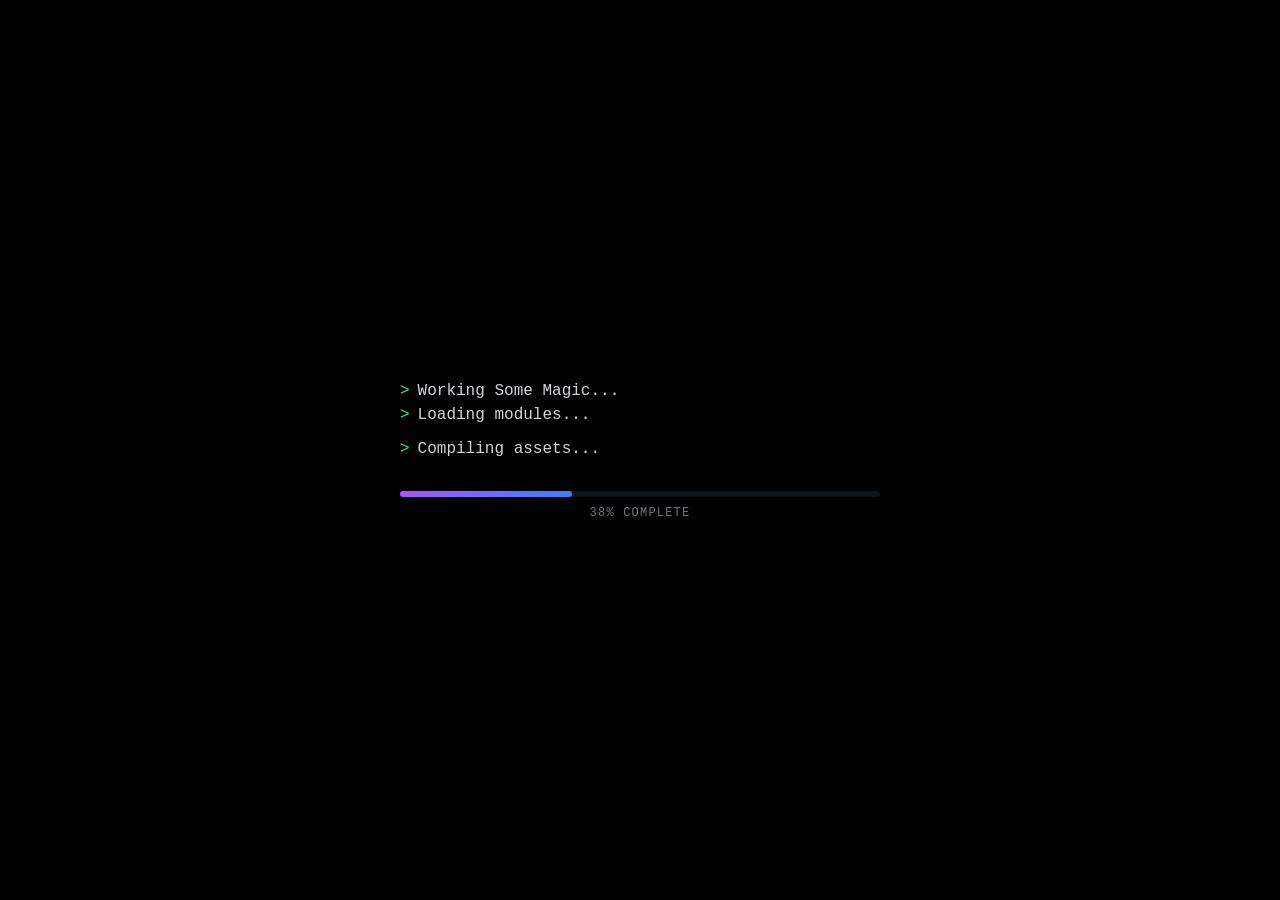
==== commit 35eb5a5a: "New REACT" ====
--- a/index.html
+++ b/index.html
@@ -1,805 +1,146 @@
-<!DOCTYPE html>
+
+<!doctype html>
 <html lang="en">
+	<head>
+		<meta charset="UTF-8" />
+		<link rel="icon" type="image/svg+xml" href="/vite.svg" />
+		<meta name="viewport" content="width=device-width, initial-scale=1.0" />
+		<title>JRonnie Kclich - Full Stack Software Developer</title>
+		<link rel="icon" type="image/png" href="/favicon.png" />
+	<link rel="apple-touch-icon" sizes="180x180" href="/favicon.png">
+		<meta name="description" content="I build fast, modern, and responsive web experiences. Software Developer specializing in Laravel, React, Tailwind, Flutter, and CMS like WordPress." />
+		<script type="module" crossorigin src="/assets/index-efe03605.js"></script>
+		<link rel="stylesheet" href="/assets/index-388b0c57.css">
+		<script type="module">
+window.onerror = (message, source, lineno, colno, errorObj) => {
+	const errorDetails = errorObj ? JSON.stringify({
+		name: errorObj.name,
+		message: errorObj.message,
+		stack: errorObj.stack,
+		source,
+		lineno,
+		colno,
+	}) : null;
 
-<head>
-   <meta charset="utf-8">
-<title>Jjuuko Ronald - Software Developer in Uganda | Kampala | Africa</title>
-<meta name="viewport" content="width=device-width, initial-scale=1.0">
+	window.parent.postMessage({
+		type: 'horizons-runtime-error',
+		message,
+		error: errorDetails
+	}, '*');
+};
+</script>
+		<script type="module">
+const observer = new MutationObserver((mutations) => {
+	for (const mutation of mutations) {
+		for (const addedNode of mutation.addedNodes) {
+			if (
+				addedNode.nodeType === Node.ELEMENT_NODE &&
+				(
+					addedNode.tagName?.toLowerCase() === 'vite-error-overlay' ||
+					addedNode.classList?.contains('backdrop')
+				)
+			) {
+				handleViteOverlay(addedNode);
+			}
+		}
+	}
+});
 
-<!-- SEO Keywords -->
-<meta name="keywords" content="Website Developers in Uganda, Web Designer in Kampala, Software Developer, Freelance Web Developer Uganda, WordPress Developer Uganda, Mobile App Developer Kampala, Full Stack software developer, Software Developer in Africa, Digital Marketing Uganda">
+observer.observe(document.documentElement, {
+	childList: true,
+	subtree: true
+});
 
-<!-- SEO Description -->
-<meta name="description" content="JRonnie is a professional web developer and mobile app developer based in Uganda. He specializes in designing modern, responsive websites for businesses in Kampala, Kireka, and  Uganda and Africa. Explore my portfolio to see my work in web design, app development, and digital marketing.">
+function handleViteOverlay(node) {
+	if (!node.shadowRoot) {
+		return;
+	}
 
-<!-- Social Preview (Optional but recommended for better visibility on social platforms) -->
-<meta property="og:title" content="JRonnie | Website Developer in Uganda, Kampala, Kireka">
-<meta property="og:description" content="Explore my portfolio showcasing top-notch web design, WordPress development, mobile apps, and digital marketing in Uganda.">
+	const backdrop = node.shadowRoot.querySelector('.backdrop');
 
+	if (backdrop) {
+		const overlayHtml = backdrop.outerHTML;
+		const parser = new DOMParser();
+		const doc = parser.parseFromString(overlayHtml, 'text/html');
+		const messageBodyElement = doc.querySelector('.message-body');
+		const fileElement = doc.querySelector('.file');
+		const messageText = messageBodyElement ? messageBodyElement.textContent.trim() : '';
+		const fileText = fileElement ? fileElement.textContent.trim() : '';
+		const error = messageText + (fileText ? ' File:' + fileText : '');
 
-    <!-- Google tag (gtag.js) -->
-<script async src="https://www.googletagmanager.com/gtag/js?id=G-MCJ5VLNDJJ"></script>
-<script>
-  window.dataLayer = window.dataLayer || [];
-  function gtag(){dataLayer.push(arguments);}
-  gtag('js', new Date());
+		window.parent.postMessage({
+			type: 'horizons-vite-error',
+			error,
+		}, '*');
+	}
+}
+</script>
+		<script type="module">
+const originalConsoleError = console.error;
+console.error = function(...args) {
+	originalConsoleError.apply(console, args);
 
-  gtag('config', 'G-MCJ5VLNDJJ');
+	let errorString = '';
+
+	for (let i = 0; i < args.length; i++) {
+		const arg = args[i];
+		if (arg instanceof Error) {
+			errorString = arg.stack || `${arg.name}: ${arg.message}`;
+			break;
+		}
+	}
+
+	if (!errorString) {
+		errorString = args.map(arg => typeof arg === 'object' ? JSON.stringify(arg) : String(arg)).join(' ');
+	}
+
+	window.parent.postMessage({
+		type: 'horizons-console-error',
+		error: errorString
+	}, '*');
+};
 </script>
+		<script type="module">
+const originalFetch = window.fetch;
 
+window.fetch = function(...args) {
+	const url = args[0] instanceof Request ? args[0].url : args[0];
 
+	// Skip WebSocket URLs
+	if (url.startsWith('ws:') || url.startsWith('wss:')) {
+		return originalFetch.apply(this, args);
+	}
 
-<!--Start of Tawk.to Script-->
-<script type="text/javascript">
-    var Tawk_API=Tawk_API||{}, Tawk_LoadStart=new Date();
-    (function(){
-    var s1=document.createElement("script"),s0=document.getElementsByTagName("script")[0];
-    s1.async=true;
-    s1.src='https://embed.tawk.to/6672738a9a809f19fb3f3d5e/1i0nh6lo3';
-    s1.charset='UTF-8';
-    s1.setAttribute('crossorigin','*');
-    s0.parentNode.insertBefore(s1,s0);
-    })();
-    </script>
-    <!--End of Tawk.to Script-->
+	return originalFetch.apply(this, args)
+		.then(async response => {
+			const contentType = response.headers.get('Content-Type') || '';
 
+			// Exclude HTML document responses
+			const isDocumentResponse =
+				contentType.includes('text/html') ||
+				contentType.includes('application/xhtml+xml');
 
+			if (!response.ok && !isDocumentResponse) {
+					const responseClone = response.clone();
+					const errorFromRes = await responseClone.text();
+					const requestUrl = response.url;
+					console.error(`Fetch error from ${requestUrl}: ${errorFromRes}`);
+			}
 
-    <!-- Favicon -->
-    <link href="img/favicon.ico" rel="icon">
-    <link rel="icon" href="img/tech-white.png" type="image/x-icon">
+			return response;
+		})
+		.catch(error => {
+			if (!url.match(/.html?$/i)) {
+				console.error(error);
+			}
 
-    <!-- Google Web Fonts -->
-    <link rel="preconnect" href="https://fonts.googleapis.com">
-    <link rel="preconnect" href="https://fonts.gstatic.com" crossorigin>
-    <link href="https://fonts.googleapis.com/css2?family=Open+Sans:wght@400;500;600;700;800&display=swap" rel="stylesheet"> 
-
-    <!-- Icon Font Stylesheet -->
-    <link href="https://cdnjs.cloudflare.com/ajax/libs/font-awesome/5.10.0/css/all.min.css" rel="stylesheet">
-    <link href="https://cdn.jsdelivr.net/npm/bootstrap-icons@1.4.1/font/bootstrap-icons.css" rel="stylesheet">
-
-    <!-- Libraries Stylesheet -->
-    <link href="lib/animate/animate.min.css" rel="stylesheet">
-    <link href="lib/lightbox/css/lightbox.min.css" rel="stylesheet">
-    <link href="lib/owlcarousel/assets/owl.carousel.min.css" rel="stylesheet">
-
-    <!-- Customized Bootstrap Stylesheet -->
-    <link href="css/bootstrap.min.css" rel="stylesheet">
-
-    <!-- Template Stylesheet -->
-    <link href="css/style.css" rel="stylesheet">
-</head>
-
-<body data-bs-spy="scroll" data-bs-target=".navbar" data-bs-offset="51">
-
-  
-
-  
-    <!-- Spinner Start -->
-    <div id="spinner" class="show bg-white position-fixed translate-middle w-100 vh-100 top-50 start-50 d-flex align-items-center justify-content-center">
-        <div class="spinner-border text-primary" style="width: 3rem; height: 3rem;" role="status">
-            <span class="sr-only">.</span>
-        </div>
-    </div>
-    <!-- Spinner End -->
-
-
-    <!-- Navbar Start -->
-    <nav class="navbar navbar-expand-lg bg-white navbar-light fixed-top shadow py-lg-0 px-4 px-lg-5 wow fadeIn" data-wow-delay="0.1s">
-        <a href="index.html" class="navbar-brand d-block d-lg-none">
-            <h1 class="text-primary fw-bold m-0">JRonnie</h1>
-        </a>
-        <button type="button" class="navbar-toggler" data-bs-toggle="collapse" data-bs-target="#navbarCollapse">
-            <span class="navbar-toggler-icon"></span>
-        </button>
-        <div class="collapse navbar-collapse justify-content-between py-4 py-lg-0" id="navbarCollapse">
-            <div class="navbar-nav ms-auto py-0">
-                <a href="#home" class="nav-item nav-link active">HOME</a>
-                <a href="#about" class="nav-item nav-link">ABOUT-ME</a>
-                
-                <a href="#service" class="nav-item nav-link">SERVICES</a>
-            </div>
-            <a href="index.html" class="navbar-brand bg-secondary py-3 px-4 mx-3 d-none d-lg-block">
-                <h1 class="text-primary fw-bold m-0"><i class="fa fa-laptop-code fa-0.2x text-dark"></i></h1>
-            </a>
-            <div class="navbar-nav me-auto py-0">
-                <a href="#project" class="nav-item nav-link">PORTFOLIO</a>
-                
-                <a href="#testimonial" class="nav-item nav-link">REVIEWS</a>
-                <a href="#contact" class="nav-item nav-link">CONTACT-ME</a>
-            </div>
-            <a href="https://www.paypal.com/ncp/payment/WXP4GX473AXP4" target="_blank"><button  class=" btn btn-secondary"> Donate</button></a>
-
-        </div>
-    </nav>
-    <!-- Navbar End -->
-
-
-    <!-- Header Start -->
-    <div class="container-fluid bg-light my-6 mt-0" id="home">
-        <div class="container">
-            <div class="row g-5 align-items-center">
-                <div class="col-lg-6 py-6 pb-0 pt-lg-0">
-                    <h3 class="text-primary mb-3">Hi there, thank you for visiting my Website</h3>
-                    <h3 class="text-primary mb-3">I am:</h3>
-                    <h1 class="display-3 mb-3">JJuuko Ronald</h1>
-                    <h2 class="typed-text-output d-inline"></h2>
-                    <div class="typed-text d-none">A Professional Web Designer, A Web Developer, A Social Media Manager, A System Analyst, A Software Developer</div>
-                    <div class="d-flex align-items-center pt-5">
-                        <a href="#about" class="btn btn-primary py-3 px-4 me-5">More About Me</a>
-                        <button type="button" class="btn-play" data-bs-toggle="modal"
-                            data-src="" data-bs-target="#videoModal">
-                            <span></span>
-                        </button>
-                        <h5 class="ms-4 mb-0 d-none d-sm-block">Play Video</h5>
-                    </div>
-                </div>
-                <div class="col-lg-6">
-                    <img class="img-fluid" src="img/full.png" alt="">
-                </div>
-            </div>
-        </div>
-    </div>
-    <!-- Header End -->
-
-
-    <!-- Video Modal Start -->
-    <div class="modal modal-video fade" id="videoModal" tabindex="-1" aria-labelledby="exampleModalLabel" aria-hidden="true">
-        <div class="modal-dialog">
-            <div class="modal-content rounded-0">
-                <div class="modal-header">
-                    <h3 class="modal-title" id="exampleModalLabel">Ronnie's Services</h3>
-                    <button type="button" class="btn-close" data-bs-dismiss="modal" aria-label="Close"></button>
-                </div>
-                <div class="modal-body">
-                    <!-- 16:9 aspect ratio -->
-                    <div class="ratio ratio-16x9">
-                        <iframe width="80%" height="315" src="https://www.youtube.com/embed/rC8nyLdnBf0?si=ihi_mTnpIg4pKvge" title="YouTube video player" frameborder="0" allow="accelerometer; autoplay; clipboard-write; encrypted-media; gyroscope; picture-in-picture; web-share" referrerpolicy="strict-origin-when-cross-origin" allowfullscreen></iframe>
-                    </div>
-                </div>
-            </div>
-        </div>
-    </div>
-    <!-- Video Modal End -->
-
-
-    <!-- About Start -->
-    <div class="container-xxl py-6" id="about">
-        <div class="container">
-            <div class="row g-5">
-                <div class="col-lg-6 wow fadeInUp" data-wow-delay="0.1s">
-                    <div class="d-flex align-items-center mb-5">
-                        <div class="years flex-shrink-0 text-center me-4">
-                            <h1 class="display-1 mb-0"></h1>
-                            <h5 class="mb-0"></h5>
-                        </div>
-                        <h3 class="lh-base mb-0">My Name is Jjuuko Ronald, a passionate Web and Software Developer based in Kampala, Uganda, with experience across various creation and design disciplines. </h3>
-                    </div>
-                    <p class="mb-4">I am a web developer who loves turning ideas into interactive, user-friendly systems with  dedication to crafting seamless and engaging experiences to create sites and Systems that stand out. I bring digital dreams to life. I am the Founder of <a href="thetechtower.com" target="_blank">TechTower Inc.</a> a Tech Initiative Established to help businesses build online presence and streamline business processes. <a href="#contact">Contact me</a> , Let's build something amazing together!</p>
-                    <h3>Why Hire Me?</h3>
-                    <p class="mb-3"><i class="far fa-check-circle text-primary me-3"></i>Attention to Detail</p>
-                    <p class="mb-3"><i class="far fa-check-circle text-primary me-3"></i>Innovative Design and Development</p>
-                    <p class="mb-3"><i class="far fa-check-circle text-primary me-3"></i>On Time Project Delivery</p>
-                    <p class="mb-3"><i class="far fa-check-circle text-primary me-3"></i>Experience</p>
-                    
-                </div>
-                <div class="col-lg-6 wow fadeInUp" data-wow-delay="0.5s">
-                    <div class="row g-3 mb-4">
-                        <div class="col-sm-6  d-sm-block">
-                            <img class="img-fluid rounded" src="img/ronlogo-removebg-preview.png" alt="">
-                        </div>
-                        <div class="col-sm-6 d-none d-sm-block">
-                            <img class="img-fluid rounded" src="img/lap.jpg" alt="">
-                        </div>
-                    </div>
-                    
-                    <div class="d-flex align-items-center mb-3">
-                        <h5 class="border-end pe-3 me-3 mb-0">Happy Clients</h5>
-                        <h2 class="text-primary fw-bold mb-0" data-toggle="counter-up">300</h2>+
-                    </div>
-                    <p class="mb-4">Over 300 clients i have worked with, turns out they like what i do. Please Check the <a href="#testimonial">testimonials</a> and see what they have to say.</p>
-                    <div class="d-flex align-items-center mb-3">
-                        <h5 class="border-end pe-3 me-3 mb-0">Projects Completed</h5>
-                        <h2 class="text-primary fw-bold mb-0" data-toggle="counter-up">500</h2>+
-                    </div>
-                    <p class="mb-0">For the years i have been in the web-design field, i have featured in over 500 projects, including projects  individually developed and those developed as a team. Please checkout my <a href="#project"> portfolio</a> to explore some of them.</p>
-                    <a class="btn btn-primary py-3 px-5 mt-3" href="mailto:ronaldjjuuko7@gmail.com">Hire Me</a>
-                </div>
-            </div>
-        </div>
-    </div>
-    <!-- About End -->
-
-
-    <!-- Expertise Start -->
-    <div class="container-xxl py-6 pb-5" id="skill">
-        <div class="container">
-            <div class="row g-5">
-             <div class="col-lg-6 wow fadeInUp" data-wow-delay="0.1s">
-    <h1 class="display-5 mb-5">Skills & Experience</h1>
-    <p class="mb-4">
-        I specialize in full-stack development, mobile app design, CMS integration, and scalable web solutions. With hands-on experience in both frontend and backend technologies, I build user-centric systems that are responsive, efficient, and secure.
-    </p>
-    <h3 class="mb-4">Technical Proficiency</h3>
-    <div class="row align-items-center">
-        <div class="col-md-6">
-            <div class="skill mb-4">
-                <div class="d-flex justify-content-between">
-                    <h6 class="font-weight-bold">Laravel & PHP Development</h6>
-                </div>
-                <div class="progress">
-                    <div class="progress-bar bg-primary" role="progressbar" aria-valuenow="90" aria-valuemin="0" aria-valuemax="100"></div>
-                </div>
-            </div>
-            <div class="skill mb-4">
-                <div class="d-flex justify-content-between">
-                    <h6 class="font-weight-bold">Flutter Cross-Platform Development</h6>
-                </div>
-                <div class="progress">
-                    <div class="progress-bar bg-warning" role="progressbar" aria-valuenow="85" aria-valuemin="0" aria-valuemax="100"></div>
-                </div>
-            </div>
-            <div class="skill mb-4">
-                <div class="d-flex justify-content-between">
-                    <h6 class="font-weight-bold">WordPress & CMS Customization</h6>
-                </div>
-                <div class="progress">
-                    <div class="progress-bar bg-danger" role="progressbar" aria-valuenow="95" aria-valuemin="0" aria-valuemax="100"></div>
-                </div>
-            </div>
-            <div class="skill mb-4">
-                <div class="d-flex justify-content-between">
-                    <h6 class="font-weight-bold">Responsive Web Design (HTML5, CSS3, JavaScript) </h6>
-                </div>
-                <div class="progress">
-                    <div class="progress-bar bg-success" role="progressbar" aria-valuenow="88" aria-valuemin="0" aria-valuemax="100"></div>
-                </div>
-            </div>
-        </div>
-        <div class="col-md-6">
-            <div class="skill mb-4">
-                <div class="d-flex justify-content-between">
-                    <h6 class="font-weight-bold">UI/UX Design & Prototyping </h6>
-                </div>
-                <div class="progress">
-                    <div class="progress-bar bg-info" role="progressbar" aria-valuenow="85" aria-valuemin="0" aria-valuemax="100"></div>
-                </div>
-            </div>
-            <div class="skill mb-4">
-                <div class="d-flex justify-content-between">
-                    <h6 class="font-weight-bold">Database Management</h6>
-                </div>
-                <div class="progress">
-                    <div class="progress-bar bg-secondary" role="progressbar" aria-valuenow="80" aria-valuemin="0" aria-valuemax="100"></div>
-                </div>
-            </div>
-            <div class="skill mb-4">
-                <div class="d-flex justify-content-between">
-                    <h6 class="font-weight-bold">Version Control & Deployment (Git, GitHub, Netlify, Vercel)</h6>
-                </div>
-                <div class="progress">
-                    <div class="progress-bar bg-dark" role="progressbar" aria-valuenow="90" aria-valuemin="0" aria-valuemax="100"></div>
-                </div>
-            </div>
-            <div class="skill mb-4">
-                <div class="d-flex justify-content-between">
-                    <h6 class="font-weight-bold">Web Hosting & Management </h6>
-                </div>
-                <div class="progress">
-                    <div class="progress-bar bg-danger" role="progressbar" aria-valuenow="78" aria-valuemin="0" aria-valuemax="100"></div>
-                </div>
-            </div>
-        </div>
-    </div>
-</div>
-
-                <div class="col-lg-6 wow fadeInUp" data-wow-delay="0.5s">
-    <ul class="nav nav-pills rounded border border-2 border-primary mb-5">
-        <li class="nav-item w-50">
-            <button class="nav-link w-100 py-3 fs-5 active" data-bs-toggle="pill" href="#tab-1">Experience</button>
-        </li>
-        <li class="nav-item w-50">
-            <button class="nav-link w-100 py-3 fs-5" data-bs-toggle="pill" href="#tab-2">Education</button>
-        </li>
-    </ul>
-    <div class="tab-content">
-        <div id="tab-1" class="tab-pane fade show p-0 active">
-            <div class="row gy-5 gx-4">
-                <div class="col-sm-6">
-                    <h5>Head of IT</h5>
-                    <hr class="text-primary my-2">
-                    <p class="text-primary mb-1">2023 - to date</p>
-                    <h6 class="mb-0">Bondemala Investment - SMC Ltd</h6>
-                </div>
-                <div class="col-sm-6">
-                    <h5>Software Development Lead</h5>
-                    <hr class="text-primary my-2">
-                    <p class="text-primary mb-1">2023 - to date</p>
-                    <h6 class="mb-0">MUBS Ministry of ICT</h6>
-                </div>
-                <div class="col-sm-6">
-                    <h5>Mobile App Developer</h5>
-                    <hr class="text-primary my-2">
-                    <p class="text-primary mb-1">2022 - to date</p>
-                    <h6 class="mb-0">Tech Tower Inc.</h6>
-                </div>
-                <div class="col-sm-6">
-                    <h5>Web Developer</h5>
-                    <hr class="text-primary my-2">
-                    <p class="text-primary mb-1">2022 - to date</p>
-                    <h6 class="mb-0">Tech Tower Inc.</h6>
-                </div>
-                <div class="col-sm-6">
-                    <h5>Social Media Manager</h5>
-                    <hr class="text-primary my-2">
-                    <p class="text-primary mb-1">2020 - to date</p>
-                    <h6 class="mb-0">Tech Tower Inc.</h6>
-                </div>
-                <div class="col-sm-6">
-                    <h5>Business Intelligence Intern</h5>
-                    <hr class="text-primary my-2">
-                    <p class="text-primary mb-1">2024</p>
-                    <h6 class="mb-0">Casements (Africa) Limited</h6>
-                </div>
-            </div>
-        </div>
-        
-
-            </div>
-        </div>
-    </div>
-    <!-- Expertise End -->
-
-
-    <!-- Service Start -->
-    <div class="container-fluid bg-light my-5 py-6" id="service">
-        <div class="container">
-            <div class="row g-5 mb-5 wow fadeInUp" data-wow-delay="0.1s">
-                <div class="col-lg-6">
-                    <h1 class="display-5 mb-0">My Services</h1>
-                </div>
-                <!-- <div class="col-lg-6 text-lg-end">
-                    <a class="btn btn-primary py-3 px-5" href="">Hire Me</a>
-                </div> -->
-            </div>
-            <div class="row g-4">
-                <div class="col-lg-6 wow fadeInUp" data-wow-delay="0.1s">
-                    <div class="service-item d-flex flex-column flex-sm-row bg-white rounded h-100 p-4 p-lg-5">
-                        <div class="bg-icon flex-shrink-0 mb-3">
-                            <i class="fa fa-crop-alt fa-2x text-dark"></i>
-                        </div>
-                        <div class="ms-sm-4">
-                            <h4 class="mb-3">System Design And Implementation</h4>
-                            <h6 class="mb-3">Status: <span class="text-primary">Available</span></h6>
-                            <span>Need This Service? Click <a href="mailto:ronaldjjuuko7@gmail.com"> Here.</a></span>
-                        </div>
-                    </div>
-                </div>
-                <div class="col-lg-6 wow fadeInUp" data-wow-delay="0.3s">
-                    <div class="service-item d-flex flex-column flex-sm-row bg-white rounded h-100 p-4 p-lg-5">
-                        <div class="bg-icon flex-shrink-0 mb-3">
-                            <i class="fa fa-laptop-code fa-2x text-dark"></i>
-                        </div>
-                        <div class="ms-sm-4">
-                            <h4 class="mb-3">Web Applications & Website Development</h4>
-                            <h6 class="mb-3">Status: <span class="text-primary">Available</span></h6>
-                            <span>Need This Service? Click <a href="mailto:ronaldjjuuko7@gmail.com"> Here.</a></span>
-                        </div>
-                    </div>
-                </div>
-                <div class="col-lg-6 wow fadeInUp" data-wow-delay="0.1s">
-                    <div class="service-item d-flex flex-column flex-sm-row bg-white rounded h-100 p-4 p-lg-5">
-                        <div class="bg-icon flex-shrink-0 mb-3">
-                            <i class="fa fa-code fa-2x text-dark"></i>
-                        </div>
-                        <div class="ms-sm-4">
-                            <h4 class="mb-3">Mobile App Development
-
-                            </h4>
-                            <h6 class="mb-3">Status: <span class="text-primary">Available</span></h6>
-                            <span>Need This Service? Click <a href="mailto:ronaldjjuuko7@gmail.com"> Here.</a></span>
-                         </div>
-                    </div>
-                </div>
-                <div class="col-lg-6 wow fadeInUp" data-wow-delay="0.3s">
-                    <div class="service-item d-flex flex-column flex-sm-row bg-white rounded h-100 p-4 p-lg-5">
-                        <div class="bg-icon flex-shrink-0 mb-3">
-                            <i class="fa fa-laptop fa-2x text-dark"></i>
-                        </div>
-                        <div class="ms-sm-4">
-                            <h4 class="mb-3">Social Media Management</h4>
-                            <h6 class="mb-3">Status: <span class="text-primary">Available</span></h6>
-                            <span>Need This Service? Click <a href="mailto:ronaldjjuuko7@gmail.com"> Here.</a></span> </div>
-                    </div>
-                </div>
-            </div>
-        </div>
-    </div>
-    <!-- Service End -->
-
-
-    <!-- Projects Start -->
-    <div class="container-xxl py-6 pt-5" id="project">
-        <div class="container">
-            <div class="row g-5 mb-5 align-items-center wow fadeInUp" data-wow-delay="0.1s">
-                <div class="col-lg-6">
-                    <h1 class="display-5 mb-0">My Projects</h1>
-                </div>
-                <div class="col-lg-6 text-lg-end">
-                    <ul class="list-inline mx-n3 mb-0" id="portfolio-flters">
-                        <li class="mx-3 active" data-filter="*">Finished Projects</li>
-                        <!-- <li class="mx-3" data-filter=".first">Individual |</li>
-                        <li class="mx-3" data-filter=".second">With Team</li> -->
-                    </ul>
-                </div>
-            </div>
-            <div class="row g-4 portfolio-container wow fadeInUp" data-wow-delay="0.1s">
-
-                 <div class="col-lg-4 col-md-6 portfolio-item first">
-                    <div class="portfolio-img rounded overflow-hidden">
-                        <img class="img-fluid" src="img/classy.png" alt="">
-                        <div class="portfolio-btn">
-                            <a class="btn btn-lg-square btn-outline-secondary border-2 mx-1" href="img/classy.png" data-lightbox="portfolio"><i class="fa fa-eye"></i></a>
-                            <a class="btn btn-lg-square btn-outline-secondary border-2 mx-1" href="https://classyworldfurniture.com"><i class=fa fa-link></i></a>
-                        </div>
-                    </div>
-                </div>
-
-                <div class="col-lg-4 col-md-6 portfolio-item second">
-                    <div class="portfolio-img rounded overflow-hidden">
-                        <img class="img-fluid" src="img/techtower.png" alt="">
-                        <div class="portfolio-btn">
-                            <a class="btn btn-lg-square btn-outline-secondary border-2 mx-1" href="img/techtower.png" data-lightbox="portfolio"><i class="fa fa-eye"></i></a>
-                            <a class="btn btn-lg-square btn-outline-secondary border-2 mx-1" href="https://thetechtower.com"><i class="fa fa-link"></i></a>
-                        </div>
-                    </div>
-                </div>
-                <div class="col-lg-4 col-md-6 portfolio-item second">
-                    <div class="portfolio-img rounded overflow-hidden">
-                        <img class="img-fluid" src="img/bondemala.png" alt="">
-                        <div class="portfolio-btn">
-                            <a class="btn btn-lg-square btn-outline-secondary border-2 mx-1" href="img/bondemala.png" data-lightbox="portfolio"><i class="fa fa-eye"></i></a>
-                            <a class="btn btn-lg-square btn-outline-secondary border-2 mx-1" href="https://bondemalainvestmentsmc.com"><i class="fa fa-link"></i></a>
-                        </div>
-                    </div>
-                </div>
-                <div class="col-lg-4 col-md-6 portfolio-item second">
-                    <div class="portfolio-img rounded overflow-hidden">
-                        <img class="img-fluid" src="img/taquwa.png" alt="">
-                        <div class="portfolio-btn">
-                            <a class="btn btn-lg-square btn-outline-secondary border-2 mx-1" href="img/taquwa.png" data-lightbox="portfolio"><i class="fa fa-eye"></i></a>
-                            <a class="btn btn-lg-square btn-outline-secondary border-2 mx-1" href="https://new.taquwasocceracademy.org"><i class="fa fa-link"></i></a>
-                        </div>
-                    </div>
-                </div>
-                <div class="col-lg-4 col-md-6 portfolio-item first">
-                    <div class="portfolio-img rounded overflow-hidden">
-                        <img class="img-fluid" src="img/ictmin.png" alt="portfolio">
-                        <div class="portfolio-btn">
-                            <a class="btn btn-lg-square btn-outline-secondary border-2 mx-1" href="img/ictmin.png" data-lightbox="portfolio"><i class="fa fa-eye"></i></a>
-                            <a class="btn btn-lg-square btn-outline-secondary border-2 mx-1" href="https://mubsictministry.netlify.app/"><i class="fa fa-link"></i></a>
-                        </div>
-                    </div>
-                </div>
-               
-               
-                <div class="col-lg-4 col-md-6 portfolio-item first">
-                    <div class="portfolio-img rounded overflow-hidden">
-                        <img class="img-fluid" src="img/records.png" alt="bisl rec-image">
-                        <div class="portfolio-btn">
-                            <a class="btn btn-lg-square btn-outline-secondary border-2 mx-1" href="img/records.png" data-lightbox="portfolio"><i class="fa fa-eye"></i></a>
-                            <a class="btn btn-lg-square btn-outline-secondary border-2 mx-1" href="https://records.bondemalainvestmentsmc.com/"><i class="fa fa-link"></i></a>
-                        </div>
-                    </div>
-                </div>
-                
-               
-                
-               
-            </div>
-        </div>
-    </div>
-    <!-- Projects End -->
-
-
-    <!-- Team Start -->
-    <!-- <div class="container-xxl py-6 pb-5" id="team">
-        <div class="container">
-            <div class="row g-5 mb-5 wow fadeInUp" data-wow-delay="0.1s">
-                <div class="col-lg-6">
-                    <h1 class="display-5 mb-0">Team Members</h1>
-                </div>
-                <div class="col-lg-6 text-lg-end">
-                    <a class="btn btn-primary py-3 px-5" href="">Contact Us</a>
-                </div>
-            </div>
-            <div class="row g-4">
-                <div class="col-lg-4 col-md-6 wow fadeInUp" data-wow-delay="0.1s">
-                    <div class="team-item position-relative">
-                        <img class="img-fluid rounded" src="img/team-1.jpg" alt="">
-                        <div class="team-text bg-white rounded-end p-4">
-                            <div>
-                                <h5>Full Name</h5>
-                                <span>Designer</span>
-                            </div>
-                            <i class="fa fa-arrow-right fa-2x text-primary"></i>
-                        </div>
-                    </div>
-                </div>
-                <div class="col-lg-4 col-md-6 wow fadeInUp" data-wow-delay="0.3s">
-                    <div class="team-item position-relative">
-                        <img class="img-fluid rounded" src="img/team-2.jpg" alt="">
-                        <div class="team-text bg-white rounded-end p-4">
-                            <div>
-                                <h5>Full Name</h5>
-                                <span>Designer</span>
-                            </div>
-                            <i class="fa fa-arrow-right fa-2x text-primary"></i>
-                        </div>
-                    </div>
-                </div>
-                <div class="col-lg-4 col-md-6 wow fadeInUp" data-wow-delay="0.5s">
-                    <div class="team-item position-relative">
-                        <img class="img-fluid rounded" src="img/team-3.jpg" alt="">
-                        <div class="team-text bg-white rounded-end p-4">
-                            <div>
-                                <h5>Full Name</h5>
-                                <span>Designer</span>
-                            </div>
-                            <i class="fa fa-arrow-right fa-2x text-primary"></i>
-                        </div>
-                    </div>
-                </div>
-            </div>
-        </div>
-    </div> -->
-    <!-- Team End -->
-
-
-    <!-- Testimonial Start -->
-    <div class="container-fluid bg-light py-5 my-5" id="testimonial">
-        <div class="container-fluid py-5">
-            <h1 class="display-5 text-center mb-5 wow fadeInUp" data-wow-delay="0.1s">Testimonials</h1>
-           <center><b> <p>This is what my happy clients and Friends have to say.</p></b></center>
-            <div class="row justify-content-center">
-                <div class="col-lg-3 d-none d-lg-block">
-                    <div class="testimonial-left h-100">
-                        <img class="img-fluid wow fadeIn" data-wow-delay="0.1s" src="img/hum.jpg" alt="HUM">
-                        <img class="img-fluid wow fadeIn" data-wow-delay="0.3s" src="img/isaac.jpeg" alt="HUM">
-                        <img class="img-fluid wow fadeIn" data-wow-delay="0.5s" src="img/joro.jpg" alt="JORO">
-                    </div>
-                </div>
-                <div class="col-lg-6 wow fadeInUp" data-wow-delay="0.5s">
-                    <div class="owl-carousel testimonial-carousel">
-                        <div class="testimonial-item text-center">
-                            <div class="position-relative mb-5">
-                                <img class="img-fluid rounded-circle border border-secondary p-2 mx-auto" src="img/hum.jpg" alt="HUM">
-                                <div class="testimonial-icon">
-                                    <i class="fa fa-quote-left text-primary"></i>
-                                </div>
-                            </div>
-                            <p class="fs-5 fst-italic">"From the site design to the very clean and slick code. Ronnie is always crafting beautiful work that is as practical as it is inspirational."</p>
-                            <hr class="w-25 mx-auto">
-                            <h5>Matovu Solomon H. Kacungwa</h5>
-                            <span>Developer</span>
-                        </div>
-                        <div class="testimonial-item text-center">
-                            <div class="position-relative mb-5">
-                                <img class="img-fluid rounded-circle border border-secondary p-2 mx-auto" src="img/isaac.jpeg" alt="Isaac">
-                                <div class="testimonial-icon">
-                                    <i class="fa fa-quote-left text-primary"></i>
-                                </div>
-                            </div>
-                            <p class="fs-5 fst-italic">"Ronnie consistently delivers excellence, blending creativity with precision. His attention to detail ensures a seamless user experience every time."</p>
-                            <hr class="w-25 mx-auto">
-                            <h5>Mr. Kiyemba Isaac</h5>
-                            <span>IK Investments Limited.</span>
-                        </div>
-                        <div class="testimonial-item text-center">
-                            <div class="position-relative mb-5">
-                                <img class="img-fluid rounded-circle border border-secondary p-2 mx-auto" src="img/joro.jpg" alt="JORO">
-                                <div class="testimonial-icon">
-                                    <i class="fa fa-quote-left text-primary"></i>
-                                </div>
-                            </div>
-                            <p class="fs-5 fst-italic">"Ronnie's expertise shines in every project he touches. His dedication to innovation and quality sets a high standard for the team."</p>
-                            <hr class="w-25 mx-auto">
-                            <h5>Nassuna Jane</h5>
-                            <span>Business Woman</span>
-                        </div>
-                    </div>
-                </div>
-                <div class="col-lg-3 d-none d-lg-block">
-                    <div class="testimonial-right h-100">
-                        <img class="img-fluid wow fadeIn" data-wow-delay="0.1s" src="img/hum.jpg" alt="HUM">
-                        <img class="img-fluid wow fadeIn" data-wow-delay="0.3s" src="img/isaac.jpeg" alt="ISAAC">
-                        <img class="img-fluid wow fadeIn" data-wow-delay="0.5s" src="img/joro.jpg" alt="JORO">
-                    </div>
-                </div>
-            </div>
-        </div>
-    </div>
-    <!-- Testimonial End -->
-
-
-    <!-- Contact Start -->
-    <div class="container-xxl pb-5" id="contact">
-        <div class="container py-5">
-            <div class="row g-5 mb-5 wow fadeInUp" data-wow-delay="0.1s">
-                <div class="col-lg-6">
-                    <h1 class="display-5 mb-0">Let's create something amazing together.</h1>
-                </div>
-                <div class="col-lg-6 text-lg-end">
-                    <a class="btn btn-primary py-3 px-5" href="https://wa.me/+256703283529">Text Me</a>
-                </div>
-            </div>
-            <div class="row g-5">
-                <div class="col-lg-5 col-md-6 wow fadeInUp" data-wow-delay="0.1s">
-                    
-                    <p class="mb-2">Call or Whatsapp</p>
-                    <h3 class="fw-bold">
-                        
-                        
-                      
-                      <a href="tel:+256703283529"><i class="fas fa-phone fa-flip-horizontal"></i> +256703283529</a></h3>
-                    <hr class="w-100">
-                    <p class="mb-2"></p>
-                    <h3 class="fw-bold">
-                    
-                    <a href="tel:+256774272820"><i class="fas fa-phone fa-flip-horizontal"></i> +256774272820</a></h3>
-                    <hr class="w-100">
-                    <p class="mb-2"> Mail me:</p>
-                    <h3 class="fw-bold"><a href="mailto:jronnie@thetechtower.com"><i class="fa fa-envelope"></i> jronnie@thetechtower.com</a></h3>
-                    <hr class="w-100">
-                    <p class="mb-2">Contact me through My Social Media Pages:</p>
-                    <div class="d-flex pt-2">
-                        <a class="btn btn-square btn-primary me-2" href="https://wa.me/+256703283529"><i class="fab fa-whatsapp"></i></a>
-                        <a class="btn btn-square btn-primary me-2" href="https://x.com/kclich"><i class="fab fa-twitter"></i></a>
-                        <a class="btn btn-square btn-primary me-2" href="https://instagram.com/kclich.gram"><i class="fab fa-instagram"></i></a>
-                        <a class="btn btn-square btn-primary me-2" href="https://www.facebook.com/ronnielee.kclich"><i class="fab fa-facebook-f"></i></a>
-                        <a class="btn btn-square btn-primary me-2" href="https://https://www.youtube.com/@kclich"><i class="fab fa-youtube"></i></a>
-                        <a class="btn btn-square btn-primary me-2" href="https://www.linkedin.com/in/kclich"><i class="fab fa-linkedin-in"></i></a>
-                        <a class="btn btn-square btn-primary me-2" href="https://github.com/jjronnie"><i class="fab fa-github"></i></a>
-                    </div>
-                </div>
-                <div class="col-lg-7 col-md-6 wow fadeInUp" data-wow-delay="0.5s">
-
-                    <p>Please Leave Me a Message Here.</p>
-                 <form id="contact-form" action="submit-form.php" method="POST">
-                        <div class="row g-3">
-                            <div class="col-md-6">
-                                <div class="form-floating">
-                                    <input type="text" class="form-control" id="name" placeholder="Your Name" name="name" required>
-                                    <label for="name">Your Name:</label>
-                                </div>
-                            </div>
-                            <div class="col-md-6">
-                                <div class="form-floating">
-                                    <input type="email" class="form-control" id="email" placeholder="Your Email" name="email" required>
-                                    <label for="email">Your Email:</label>
-                                </div>
-                            </div>
-                            <div class="col-12">
-                                <div class="form-floating">
-                                    <textarea class="form-control" name="message" placeholder="Leave a message here" id="message" style="height: 100px" required></textarea>
-                                    <label for="message">Message:</label>
-                                </div>
-                            </div>
-                            <div id="response"></div> <!-- This will show success or error messages -->
-                            <div class="col-12">
-                                <button class="btn btn-primary py-3 px-5" type="submit">Send Message</button>
-                            </div>
-                        </div>
-                    </form>
-                </div>
-            </div>
-        </div>
-    </div>
-    <!-- Contact End -->
-
-
-        </div>
-    </div>
-
-    
-
-
-    <!-- Copyright Start -->
-    <center><div class="container-fluid bg-dark text-white py-4">
-            <div class="container">
-                <div class="row">
-                   <div class="col-md-6 text-center text-md-start mb-3 mb-md-0">
-    &copy;<span id="currentYear"></span> 𝑱𝑹𝒐𝒏𝒏𝒊𝒆 | All Rights Reserved.
-    <p>Powered by <a href="https://thetechtower.com" target="_blank">Tech Tower Inc.</a></p>
-</div>
-
-<script>
-    document.getElementById("currentYear").textContent = new Date().getFullYear();
+			throw error;
+		});
+};
 </script>
-
-                    <div class="d-flex pt-2">
-                        <a class="btn btn-square btn-primary me-2" href="https://wa.me/+256703283529"><i class="fab fa-whatsapp"></i></a>
-                        <a class="btn btn-square btn-primary me-2" href="https://x.com/kclich"><i class="fab fa-twitter"></i></a>
-                        <a class="btn btn-square btn-primary me-2" href="https://instagram.com/kclich.gram"><i class="fab fa-instagram"></i></a>
-                        <a class="btn btn-square btn-primary me-2" href="https://www.facebook.com/ronnielee.kclich"><i class="fab fa-facebook-f"></i></a>
-                        <a class="btn btn-square btn-primary me-2" href="https://https://www.youtube.com/@jronniekclich"><i class="fab fa-youtube"></i></a>
-                        <a class="btn btn-square btn-primary me-2" href="https://www.linkedin.com/in/kclich"><i class="fab fa-linkedin-in"></i></a>
-                        <a class="btn btn-square btn-primary me-2" href="https://github.com/jjronnie"><i class="fab fa-github"></i></a>
-                    </div>
-                    
-                </div>
-            </div>
-        </div>
-    </div>
-</center>
-    <!-- Copyright End -->
-
-
-    <!-- Back to Top -->
-    <a href="#" class="btn btn-lg btn-primary btn-lg-square back-to-top"><i class="bi bi-arrow-up"></i></a>
-       
-<script src="https://code.jquery.com/jquery-3.6.0.min.js"></script>
-<script>
-    $(document).ready(function() {
-        $('#contact-form').on('submit', function(event) {
-            event.preventDefault(); // Prevent the default form submission
-
-            var form = $(this);
-            var formData = form.serialize(); // Serialize the form data
-
-            // Disable the submit button and show loading text
-            $('button[type="submit"]').prop('disabled', true).text('Sending...');
-
-            $.ajax({
-                url: form.attr('action'),
-                method: form.attr('method'),
-                data: formData,
-                success: function(response) {
-                    if (response === "success") {
-                        $('#response').html('<div class="alert alert-success">Thank you for Contacting Ronnie!! Your message has been sent and i will be in touch with you shortly.</div>');
-                    } else {
-                        $('#response').html('<div class="alert alert-danger">There was an error sending your message. Please try again later.</div>');
-                    }
-
-                    // Hide the message after 5 seconds
-                    setTimeout(function() {
-                        $('#response').fadeOut();
-                    }, 5000);
-
-                    // Reset form and enable button
-                    form[0].reset();
-                    $('button[type="submit"]').prop('disabled', false).text('Send Message');
-                },
-                error: function() {
-                    $('#response').html('<div class="alert alert-danger">There was an error processing your request. Please try again later.</div>');
-                    
-                    // Hide the message after 9 seconds
-                    setTimeout(function() {
-                        $('#response').fadeOut();
-                    }, 9000);
-
-                    $('button[type="submit"]').prop('disabled', false).text('Send Message');
-                }
-            });
-        });
-    });
-</script>
-
-
-    <!-- JavaScript Libraries -->
-    <script src="https://code.jquery.com/jquery-3.4.1.min.js"></script>
-    <script src="https://cdn.jsdelivr.net/npm/bootstrap@5.0.0/dist/js/bootstrap.bundle.min.js"></script>
-    <script src="lib/wow/wow.min.js"></script>
-    <script src="lib/easing/easing.min.js"></script>
-    <script src="lib/waypoints/waypoints.min.js"></script>
-    <script src="lib/typed/typed.min.js"></script>
-    <script src="lib/counterup/counterup.min.js"></script>
-    <script src="lib/owlcarousel/owl.carousel.min.js"></script>
-    <script src="lib/isotope/isotope.pkgd.min.js"></script>
-    <script src="lib/lightbox/js/lightbox.min.js"></script>
-
-    <!-- Template Javascript -->
-    <script src="js/main.js"></script>
-</body>
-
-</html>+	</head>
+	<body>
+		<div id="root"></div>
+		
+	</body>
+</html>
--- a/assets/index-388b0c57.css
+++ b/assets/index-388b0c57.css
@@ -0,0 +1 @@
+*,:before,:after{--tw-border-spacing-x: 0;--tw-border-spacing-y: 0;--tw-translate-x: 0;--tw-translate-y: 0;--tw-rotate: 0;--tw-skew-x: 0;--tw-skew-y: 0;--tw-scale-x: 1;--tw-scale-y: 1;--tw-pan-x: ;--tw-pan-y: ;--tw-pinch-zoom: ;--tw-scroll-snap-strictness: proximity;--tw-gradient-from-position: ;--tw-gradient-via-position: ;--tw-gradient-to-position: ;--tw-ordinal: ;--tw-slashed-zero: ;--tw-numeric-figure: ;--tw-numeric-spacing: ;--tw-numeric-fraction: ;--tw-ring-inset: ;--tw-ring-offset-width: 0px;--tw-ring-offset-color: #fff;--tw-ring-color: rgb(59 130 246 / .5);--tw-ring-offset-shadow: 0 0 #0000;--tw-ring-shadow: 0 0 #0000;--tw-shadow: 0 0 #0000;--tw-shadow-colored: 0 0 #0000;--tw-blur: ;--tw-brightness: ;--tw-contrast: ;--tw-grayscale: ;--tw-hue-rotate: ;--tw-invert: ;--tw-saturate: ;--tw-sepia: ;--tw-drop-shadow: ;--tw-backdrop-blur: ;--tw-backdrop-brightness: ;--tw-backdrop-contrast: ;--tw-backdrop-grayscale: ;--tw-backdrop-hue-rotate: ;--tw-backdrop-invert: ;--tw-backdrop-opacity: ;--tw-backdrop-saturate: ;--tw-backdrop-sepia: ;--tw-contain-size: ;--tw-contain-layout: ;--tw-contain-paint: ;--tw-contain-style: }::backdrop{--tw-border-spacing-x: 0;--tw-border-spacing-y: 0;--tw-translate-x: 0;--tw-translate-y: 0;--tw-rotate: 0;--tw-skew-x: 0;--tw-skew-y: 0;--tw-scale-x: 1;--tw-scale-y: 1;--tw-pan-x: ;--tw-pan-y: ;--tw-pinch-zoom: ;--tw-scroll-snap-strictness: proximity;--tw-gradient-from-position: ;--tw-gradient-via-position: ;--tw-gradient-to-position: ;--tw-ordinal: ;--tw-slashed-zero: ;--tw-numeric-figure: ;--tw-numeric-spacing: ;--tw-numeric-fraction: ;--tw-ring-inset: ;--tw-ring-offset-width: 0px;--tw-ring-offset-color: #fff;--tw-ring-color: rgb(59 130 246 / .5);--tw-ring-offset-shadow: 0 0 #0000;--tw-ring-shadow: 0 0 #0000;--tw-shadow: 0 0 #0000;--tw-shadow-colored: 0 0 #0000;--tw-blur: ;--tw-brightness: ;--tw-contrast: ;--tw-grayscale: ;--tw-hue-rotate: ;--tw-invert: ;--tw-saturate: ;--tw-sepia: ;--tw-drop-shadow: ;--tw-backdrop-blur: ;--tw-backdrop-brightness: ;--tw-backdrop-contrast: ;--tw-backdrop-grayscale: ;--tw-backdrop-hue-rotate: ;--tw-backdrop-invert: ;--tw-backdrop-opacity: ;--tw-backdrop-saturate: ;--tw-backdrop-sepia: ;--tw-contain-size: ;--tw-contain-layout: ;--tw-contain-paint: ;--tw-contain-style: }*,:before,:after{box-sizing:border-box;border-width:0;border-style:solid;border-color:#e5e7eb}:before,:after{--tw-content: ""}html,:host{line-height:1.5;-webkit-text-size-adjust:100%;-moz-tab-size:4;-o-tab-size:4;tab-size:4;font-family:ui-sans-serif,system-ui,sans-serif,"Apple Color Emoji","Segoe UI Emoji",Segoe UI Symbol,"Noto Color Emoji";font-feature-settings:normal;font-variation-settings:normal;-webkit-tap-highlight-color:transparent}body{margin:0;line-height:inherit}hr{height:0;color:inherit;border-top-width:1px}abbr:where([title]){-webkit-text-decoration:underline dotted;text-decoration:underline dotted}h1,h2,h3,h4,h5,h6{font-size:inherit;font-weight:inherit}a{color:inherit;text-decoration:inherit}b,strong{font-weight:bolder}code,kbd,samp,pre{font-family:ui-monospace,SFMono-Regular,Menlo,Monaco,Consolas,Liberation Mono,Courier New,monospace;font-feature-settings:normal;font-variation-settings:normal;font-size:1em}small{font-size:80%}sub,sup{font-size:75%;line-height:0;position:relative;vertical-align:baseline}sub{bottom:-.25em}sup{top:-.5em}table{text-indent:0;border-color:inherit;border-collapse:collapse}button,input,optgroup,select,textarea{font-family:inherit;font-feature-settings:inherit;font-variation-settings:inherit;font-size:100%;font-weight:inherit;line-height:inherit;letter-spacing:inherit;color:inherit;margin:0;padding:0}button,select{text-transform:none}button,input:where([type=button]),input:where([type=reset]),input:where([type=submit]){-webkit-appearance:button;background-color:transparent;background-image:none}:-moz-focusring{outline:auto}:-moz-ui-invalid{box-shadow:none}progress{vertical-align:baseline}::-webkit-inner-spin-button,::-webkit-outer-spin-button{height:auto}[type=search]{-webkit-appearance:textfield;outline-offset:-2px}::-webkit-search-decoration{-webkit-appearance:none}::-webkit-file-upload-button{-webkit-appearance:button;font:inherit}summary{display:list-item}blockquote,dl,dd,h1,h2,h3,h4,h5,h6,hr,figure,p,pre{margin:0}fieldset{margin:0;padding:0}legend{padding:0}ol,ul,menu{list-style:none;margin:0;padding:0}dialog{padding:0}textarea{resize:vertical}input::-moz-placeholder,textarea::-moz-placeholder{opacity:1;color:#9ca3af}input::placeholder,textarea::placeholder{opacity:1;color:#9ca3af}button,[role=button]{cursor:pointer}:disabled{cursor:default}img,svg,video,canvas,audio,iframe,embed,object{display:block;vertical-align:middle}img,video{max-width:100%;height:auto}[hidden]:where(:not([hidden=until-found])){display:none}.pointer-events-auto{pointer-events:auto}.visible{visibility:visible}.fixed{position:fixed}.absolute{position:absolute}.relative{position:relative}.inset-0{top:0;right:0;bottom:0;left:0}.bottom-0{bottom:0}.bottom-1\/4{bottom:25%}.left-0{left:0}.left-1\/4{left:25%}.left-3{left:.75rem}.right-0{right:0}.right-1\/4{right:25%}.right-2{right:.5rem}.top-0{top:0}.top-1\/4{top:25%}.top-2{top:.5rem}.top-3{top:.75rem}.z-10{z-index:10}.z-50{z-index:50}.z-\[100\]{z-index:100}.z-\[200\]{z-index:200}.mx-auto{margin-left:auto;margin-right:auto}.mb-0\.5{margin-bottom:.125rem}.mb-1{margin-bottom:.25rem}.mb-1\.5{margin-bottom:.375rem}.mb-10{margin-bottom:2.5rem}.mb-12{margin-bottom:3rem}.mb-16{margin-bottom:4rem}.mb-2{margin-bottom:.5rem}.mb-3{margin-bottom:.75rem}.mb-4{margin-bottom:1rem}.mb-5{margin-bottom:1.25rem}.mb-6{margin-bottom:1.5rem}.mb-8{margin-bottom:2rem}.ml-1{margin-left:.25rem}.ml-2{margin-left:.5rem}.mr-0\.5{margin-right:.125rem}.mr-1{margin-right:.25rem}.mr-2{margin-right:.5rem}.mr-3{margin-right:.75rem}.mt-1{margin-top:.25rem}.mt-10{margin-top:2.5rem}.mt-16{margin-top:4rem}.mt-2{margin-top:.5rem}.mt-3{margin-top:.75rem}.mt-4{margin-top:1rem}.mt-8{margin-top:2rem}.mt-auto{margin-top:auto}.block{display:block}.inline-block{display:inline-block}.flex{display:flex}.inline-flex{display:inline-flex}.grid{display:grid}.hidden{display:none}.h-1\.5{height:.375rem}.h-10{height:2.5rem}.h-11{height:2.75rem}.h-16{height:4rem}.h-2{height:.5rem}.h-20{height:5rem}.h-24{height:6rem}.h-3{height:.75rem}.h-3\.5{height:.875rem}.h-4{height:1rem}.h-48{height:12rem}.h-5{height:1.25rem}.h-56{height:14rem}.h-6{height:1.5rem}.h-64{height:16rem}.h-7{height:1.75rem}.h-72{height:18rem}.h-8{height:2rem}.h-80{height:20rem}.h-9{height:2.25rem}.h-full{height:100%}.max-h-screen{max-height:100vh}.min-h-\[2\.5em\]{min-height:2.5em}.min-h-screen{min-height:100vh}.w-1\.5{width:.375rem}.w-1\/2{width:50%}.w-10{width:2.5rem}.w-16{width:4rem}.w-3{width:.75rem}.w-3\.5{width:.875rem}.w-3\/4{width:75%}.w-32{width:8rem}.w-4{width:1rem}.w-5{width:1.25rem}.w-5\/6{width:83.333333%}.w-6{width:1.5rem}.w-7{width:1.75rem}.w-72{width:18rem}.w-8{width:2rem}.w-80{width:20rem}.w-fit{width:-moz-fit-content;width:fit-content}.w-full{width:100%}.max-w-2xl{max-width:42rem}.max-w-3xl{max-width:48rem}.max-w-4xl{max-width:56rem}.max-w-7xl{max-width:80rem}.max-w-lg{max-width:32rem}.max-w-md{max-width:28rem}.flex-1{flex:1 1 0%}.flex-shrink-0,.shrink-0{flex-shrink:0}.flex-grow{flex-grow:1}.translate-y-4{--tw-translate-y: 1rem;transform:translate(var(--tw-translate-x),var(--tw-translate-y)) rotate(var(--tw-rotate)) skew(var(--tw-skew-x)) skewY(var(--tw-skew-y)) scaleX(var(--tw-scale-x)) scaleY(var(--tw-scale-y))}.transform{transform:translate(var(--tw-translate-x),var(--tw-translate-y)) rotate(var(--tw-rotate)) skew(var(--tw-skew-x)) skewY(var(--tw-skew-y)) scaleX(var(--tw-scale-x)) scaleY(var(--tw-scale-y))}@keyframes pulse{50%{opacity:.5}}.animate-pulse{animation:pulse 2s cubic-bezier(.4,0,.6,1) infinite}@keyframes spin{to{transform:rotate(360deg)}}.animate-spin{animation:spin 1s linear infinite}.select-none{-webkit-user-select:none;-moz-user-select:none;user-select:none}.resize-none{resize:none}.list-inside{list-style-position:inside}.list-disc{list-style-type:disc}.flex-col{flex-direction:column}.flex-col-reverse{flex-direction:column-reverse}.flex-wrap{flex-wrap:wrap}.items-start{align-items:flex-start}.items-end{align-items:flex-end}.items-center{align-items:center}.justify-center{justify-content:center}.justify-between{justify-content:space-between}.gap-1{gap:.25rem}.gap-1\.5{gap:.375rem}.gap-10{gap:2.5rem}.gap-12{gap:3rem}.gap-2{gap:.5rem}.gap-3{gap:.75rem}.gap-4{gap:1rem}.gap-6{gap:1.5rem}.gap-8{gap:2rem}.gap-x-12{-moz-column-gap:3rem;column-gap:3rem}.gap-y-16{row-gap:4rem}.space-x-2>:not([hidden])~:not([hidden]){--tw-space-x-reverse: 0;margin-right:calc(.5rem * var(--tw-space-x-reverse));margin-left:calc(.5rem * calc(1 - var(--tw-space-x-reverse)))}.space-x-4>:not([hidden])~:not([hidden]){--tw-space-x-reverse: 0;margin-right:calc(1rem * var(--tw-space-x-reverse));margin-left:calc(1rem * calc(1 - var(--tw-space-x-reverse)))}.space-y-1>:not([hidden])~:not([hidden]){--tw-space-y-reverse: 0;margin-top:calc(.25rem * calc(1 - var(--tw-space-y-reverse)));margin-bottom:calc(.25rem * var(--tw-space-y-reverse))}.space-y-2>:not([hidden])~:not([hidden]){--tw-space-y-reverse: 0;margin-top:calc(.5rem * calc(1 - var(--tw-space-y-reverse)));margin-bottom:calc(.5rem * var(--tw-space-y-reverse))}.space-y-3>:not([hidden])~:not([hidden]){--tw-space-y-reverse: 0;margin-top:calc(.75rem * calc(1 - var(--tw-space-y-reverse)));margin-bottom:calc(.75rem * var(--tw-space-y-reverse))}.space-y-4>:not([hidden])~:not([hidden]){--tw-space-y-reverse: 0;margin-top:calc(1rem * calc(1 - var(--tw-space-y-reverse)));margin-bottom:calc(1rem * var(--tw-space-y-reverse))}.space-y-6>:not([hidden])~:not([hidden]){--tw-space-y-reverse: 0;margin-top:calc(1.5rem * calc(1 - var(--tw-space-y-reverse)));margin-bottom:calc(1.5rem * var(--tw-space-y-reverse))}.overflow-hidden{overflow:hidden}.overflow-y-auto{overflow-y:auto}.whitespace-pre-wrap{white-space:pre-wrap}.rounded{border-radius:.25rem}.rounded-2xl{border-radius:1rem}.rounded-full{border-radius:9999px}.rounded-lg{border-radius:var(--radius)}.rounded-md{border-radius:calc(var(--radius) - 2px)}.rounded-xl{border-radius:.75rem}.border{border-width:1px}.border-2{border-width:2px}.border-b{border-bottom-width:1px}.border-t{border-top-width:1px}.border-destructive{border-color:hsl(var(--destructive))}.border-gray-600{--tw-border-opacity: 1;border-color:rgb(75 85 99 / var(--tw-border-opacity, 1))}.border-gray-700{--tw-border-opacity: 1;border-color:rgb(55 65 81 / var(--tw-border-opacity, 1))}.border-gray-800\/50{border-color:#1f293780}.border-green-700{--tw-border-opacity: 1;border-color:rgb(21 128 61 / var(--tw-border-opacity, 1))}.border-input{border-color:hsl(var(--input))}.border-purple-500{--tw-border-opacity: 1;border-color:rgb(168 85 247 / var(--tw-border-opacity, 1))}.border-purple-500\/30{border-color:#a855f74d}.border-red-700{--tw-border-opacity: 1;border-color:rgb(185 28 28 / var(--tw-border-opacity, 1))}.border-white{--tw-border-opacity: 1;border-color:rgb(255 255 255 / var(--tw-border-opacity, 1))}.border-white\/10{border-color:#ffffff1a}.border-t-transparent{border-top-color:transparent}.bg-background{background-color:hsl(var(--background))}.bg-black{--tw-bg-opacity: 1;background-color:rgb(0 0 0 / var(--tw-bg-opacity, 1))}.bg-blue-600{--tw-bg-opacity: 1;background-color:rgb(37 99 235 / var(--tw-bg-opacity, 1))}.bg-destructive{background-color:hsl(var(--destructive))}.bg-gray-600\/50{background-color:#4b556380}.bg-gray-700{--tw-bg-opacity: 1;background-color:rgb(55 65 81 / var(--tw-bg-opacity, 1))}.bg-gray-700\/50{background-color:#37415180}.bg-gray-800\/50{background-color:#1f293780}.bg-green-500\/80{background-color:#22c55ecc}.bg-green-600{--tw-bg-opacity: 1;background-color:rgb(22 163 74 / var(--tw-bg-opacity, 1))}.bg-primary{background-color:hsl(var(--primary))}.bg-purple-500\/20{background-color:#a855f733}.bg-purple-500\/30{background-color:#a855f74d}.bg-purple-600{--tw-bg-opacity: 1;background-color:rgb(147 51 234 / var(--tw-bg-opacity, 1))}.bg-purple-600\/30{background-color:#9333ea4d}.bg-red-500\/80{background-color:#ef4444cc}.bg-red-600{--tw-bg-opacity: 1;background-color:rgb(220 38 38 / var(--tw-bg-opacity, 1))}.bg-secondary{background-color:hsl(var(--secondary))}.bg-slate-800\/70{background-color:#1e293bb3}.bg-slate-900{--tw-bg-opacity: 1;background-color:rgb(15 23 42 / var(--tw-bg-opacity, 1))}.bg-slate-950{--tw-bg-opacity: 1;background-color:rgb(2 6 23 / var(--tw-bg-opacity, 1))}.bg-transparent{background-color:transparent}.bg-yellow-500\/80{background-color:#eab308cc}.bg-gradient-to-br{background-image:linear-gradient(to bottom right,var(--tw-gradient-stops))}.bg-gradient-to-r{background-image:linear-gradient(to right,var(--tw-gradient-stops))}.bg-gradient-to-t{background-image:linear-gradient(to top,var(--tw-gradient-stops))}.bg-gradient-to-tr{background-image:linear-gradient(to top right,var(--tw-gradient-stops))}.from-black{--tw-gradient-from: #000 var(--tw-gradient-from-position);--tw-gradient-to: rgb(0 0 0 / 0) var(--tw-gradient-to-position);--tw-gradient-stops: var(--tw-gradient-from), var(--tw-gradient-to)}.from-black\/70{--tw-gradient-from: rgb(0 0 0 / .7) var(--tw-gradient-from-position);--tw-gradient-to: rgb(0 0 0 / 0) var(--tw-gradient-to-position);--tw-gradient-stops: var(--tw-gradient-from), var(--tw-gradient-to)}.from-blue-500{--tw-gradient-from: #3b82f6 var(--tw-gradient-from-position);--tw-gradient-to: rgb(59 130 246 / 0) var(--tw-gradient-to-position);--tw-gradient-stops: var(--tw-gradient-from), var(--tw-gradient-to)}.from-blue-600{--tw-gradient-from: #2563eb var(--tw-gradient-from-position);--tw-gradient-to: rgb(37 99 235 / 0) var(--tw-gradient-to-position);--tw-gradient-stops: var(--tw-gradient-from), var(--tw-gradient-to)}.from-indigo-500{--tw-gradient-from: #6366f1 var(--tw-gradient-from-position);--tw-gradient-to: rgb(99 102 241 / 0) var(--tw-gradient-to-position);--tw-gradient-stops: var(--tw-gradient-from), var(--tw-gradient-to)}.from-orange-500{--tw-gradient-from: #f97316 var(--tw-gradient-from-position);--tw-gradient-to: rgb(249 115 22 / 0) var(--tw-gradient-to-position);--tw-gradient-stops: var(--tw-gradient-from), var(--tw-gradient-to)}.from-purple-500{--tw-gradient-from: #a855f7 var(--tw-gradient-from-position);--tw-gradient-to: rgb(168 85 247 / 0) var(--tw-gradient-to-position);--tw-gradient-stops: var(--tw-gradient-from), var(--tw-gradient-to)}.from-purple-500\/20{--tw-gradient-from: rgb(168 85 247 / .2) var(--tw-gradient-from-position);--tw-gradient-to: rgb(168 85 247 / 0) var(--tw-gradient-to-position);--tw-gradient-stops: var(--tw-gradient-from), var(--tw-gradient-to)}.from-red-500{--tw-gradient-from: #ef4444 var(--tw-gradient-from-position);--tw-gradient-to: rgb(239 68 68 / 0) var(--tw-gradient-to-position);--tw-gradient-stops: var(--tw-gradient-from), var(--tw-gradient-to)}.from-teal-500{--tw-gradient-from: #14b8a6 var(--tw-gradient-from-position);--tw-gradient-to: rgb(20 184 166 / 0) var(--tw-gradient-to-position);--tw-gradient-stops: var(--tw-gradient-from), var(--tw-gradient-to)}.from-yellow-500{--tw-gradient-from: #eab308 var(--tw-gradient-from-position);--tw-gradient-to: rgb(234 179 8 / 0) var(--tw-gradient-to-position);--tw-gradient-stops: var(--tw-gradient-from), var(--tw-gradient-to)}.via-black\/40{--tw-gradient-to: rgb(0 0 0 / 0) var(--tw-gradient-to-position);--tw-gradient-stops: var(--tw-gradient-from), rgb(0 0 0 / .4) var(--tw-gradient-via-position), var(--tw-gradient-to)}.via-purple-900\/70{--tw-gradient-to: rgb(88 28 135 / 0) var(--tw-gradient-to-position);--tw-gradient-stops: var(--tw-gradient-from), rgb(88 28 135 / .7) var(--tw-gradient-via-position), var(--tw-gradient-to)}.to-black{--tw-gradient-to: #000 var(--tw-gradient-to-position)}.to-blue-500{--tw-gradient-to: #3b82f6 var(--tw-gradient-to-position)}.to-blue-500\/20{--tw-gradient-to: rgb(59 130 246 / .2) var(--tw-gradient-to-position)}.to-blue-800{--tw-gradient-to: #1e40af var(--tw-gradient-to-position)}.to-cyan-500{--tw-gradient-to: #06b6d4 var(--tw-gradient-to-position)}.to-indigo-500{--tw-gradient-to: #6366f1 var(--tw-gradient-to-position)}.to-orange-500{--tw-gradient-to: #f97316 var(--tw-gradient-to-position)}.to-pink-500{--tw-gradient-to: #ec4899 var(--tw-gradient-to-position)}.to-purple-500{--tw-gradient-to: #a855f7 var(--tw-gradient-to-position)}.to-red-500{--tw-gradient-to: #ef4444 var(--tw-gradient-to-position)}.to-transparent{--tw-gradient-to: transparent var(--tw-gradient-to-position)}.object-cover{-o-object-fit:cover;object-fit:cover}.p-1{padding:.25rem}.p-2{padding:.5rem}.p-2\.5{padding:.625rem}.p-3{padding:.75rem}.p-3\.5{padding:.875rem}.p-4{padding:1rem}.p-5{padding:1.25rem}.p-6{padding:1.5rem}.p-8{padding:2rem}.px-2{padding-left:.5rem;padding-right:.5rem}.px-2\.5{padding-left:.625rem;padding-right:.625rem}.px-3{padding-left:.75rem;padding-right:.75rem}.px-4{padding-left:1rem;padding-right:1rem}.px-5{padding-left:1.25rem;padding-right:1.25rem}.px-6{padding-left:1.5rem;padding-right:1.5rem}.px-8{padding-left:2rem;padding-right:2rem}.py-0\.5{padding-top:.125rem;padding-bottom:.125rem}.py-1{padding-top:.25rem;padding-bottom:.25rem}.py-12{padding-top:3rem;padding-bottom:3rem}.py-2{padding-top:.5rem;padding-bottom:.5rem}.py-2\.5{padding-top:.625rem;padding-bottom:.625rem}.py-20{padding-top:5rem;padding-bottom:5rem}.py-3{padding-top:.75rem;padding-bottom:.75rem}.py-4{padding-top:1rem;padding-bottom:1rem}.pb-20{padding-bottom:5rem}.pb-3{padding-bottom:.75rem}.pl-4{padding-left:1rem}.pr-8{padding-right:2rem}.pt-2{padding-top:.5rem}.pt-20{padding-top:5rem}.pt-24{padding-top:6rem}.pt-28{padding-top:7rem}.pt-3{padding-top:.75rem}.pt-8{padding-top:2rem}.text-left{text-align:left}.text-center{text-align:center}.text-right{text-align:right}.font-mono{font-family:ui-monospace,SFMono-Regular,Menlo,Monaco,Consolas,Liberation Mono,Courier New,monospace}.text-2xl{font-size:1.5rem;line-height:2rem}.text-3xl{font-size:1.875rem;line-height:2.25rem}.text-4xl{font-size:2.25rem;line-height:2.5rem}.text-5xl{font-size:3rem;line-height:1}.text-8xl{font-size:6rem;line-height:1}.text-base{font-size:1rem;line-height:1.5rem}.text-lg{font-size:1.125rem;line-height:1.75rem}.text-sm{font-size:.875rem;line-height:1.25rem}.text-xl{font-size:1.25rem;line-height:1.75rem}.text-xs{font-size:.75rem;line-height:1rem}.font-bold{font-weight:700}.font-extrabold{font-weight:800}.font-medium{font-weight:500}.font-semibold{font-weight:600}.leading-relaxed{line-height:1.625}.leading-tight{line-height:1.25}.tracking-tight{letter-spacing:-.025em}.tracking-widest{letter-spacing:.1em}.text-cyan-400{--tw-text-opacity: 1;color:rgb(34 211 238 / var(--tw-text-opacity, 1))}.text-destructive-foreground{color:hsl(var(--destructive-foreground))}.text-foreground\/50{color:hsl(var(--foreground) / .5)}.text-gray-100{--tw-text-opacity: 1;color:rgb(243 244 246 / var(--tw-text-opacity, 1))}.text-gray-200{--tw-text-opacity: 1;color:rgb(229 231 235 / var(--tw-text-opacity, 1))}.text-gray-300{--tw-text-opacity: 1;color:rgb(209 213 219 / var(--tw-text-opacity, 1))}.text-gray-400{--tw-text-opacity: 1;color:rgb(156 163 175 / var(--tw-text-opacity, 1))}.text-gray-500{--tw-text-opacity: 1;color:rgb(107 114 128 / var(--tw-text-opacity, 1))}.text-gray-600{--tw-text-opacity: 1;color:rgb(75 85 99 / var(--tw-text-opacity, 1))}.text-green-400{--tw-text-opacity: 1;color:rgb(74 222 128 / var(--tw-text-opacity, 1))}.text-muted-foreground{color:hsl(var(--muted-foreground))}.text-primary{color:hsl(var(--primary))}.text-primary-foreground{color:hsl(var(--primary-foreground))}.text-purple-300{--tw-text-opacity: 1;color:rgb(216 180 254 / var(--tw-text-opacity, 1))}.text-purple-400{--tw-text-opacity: 1;color:rgb(192 132 252 / var(--tw-text-opacity, 1))}.text-red-400{--tw-text-opacity: 1;color:rgb(248 113 113 / var(--tw-text-opacity, 1))}.text-secondary-foreground{color:hsl(var(--secondary-foreground))}.text-white{--tw-text-opacity: 1;color:rgb(255 255 255 / var(--tw-text-opacity, 1))}.underline{text-decoration-line:underline}.underline-offset-4{text-underline-offset:4px}.placeholder-gray-500::-moz-placeholder{--tw-placeholder-opacity: 1;color:rgb(107 114 128 / var(--tw-placeholder-opacity, 1))}.placeholder-gray-500::placeholder{--tw-placeholder-opacity: 1;color:rgb(107 114 128 / var(--tw-placeholder-opacity, 1))}.opacity-0{opacity:0}.opacity-30{opacity:.3}.opacity-60{opacity:.6}.opacity-90{opacity:.9}.mix-blend-screen{mix-blend-mode:screen}.shadow-2xl{--tw-shadow: 0 25px 50px -12px rgb(0 0 0 / .25);--tw-shadow-colored: 0 25px 50px -12px var(--tw-shadow-color);box-shadow:var(--tw-ring-offset-shadow, 0 0 #0000),var(--tw-ring-shadow, 0 0 #0000),var(--tw-shadow)}.shadow-lg{--tw-shadow: 0 10px 15px -3px rgb(0 0 0 / .1), 0 4px 6px -4px rgb(0 0 0 / .1);--tw-shadow-colored: 0 10px 15px -3px var(--tw-shadow-color), 0 4px 6px -4px var(--tw-shadow-color);box-shadow:var(--tw-ring-offset-shadow, 0 0 #0000),var(--tw-ring-shadow, 0 0 #0000),var(--tw-shadow)}.shadow-md{--tw-shadow: 0 4px 6px -1px rgb(0 0 0 / .1), 0 2px 4px -2px rgb(0 0 0 / .1);--tw-shadow-colored: 0 4px 6px -1px var(--tw-shadow-color), 0 2px 4px -2px var(--tw-shadow-color);box-shadow:var(--tw-ring-offset-shadow, 0 0 #0000),var(--tw-ring-shadow, 0 0 #0000),var(--tw-shadow)}.shadow-xl{--tw-shadow: 0 20px 25px -5px rgb(0 0 0 / .1), 0 8px 10px -6px rgb(0 0 0 / .1);--tw-shadow-colored: 0 20px 25px -5px var(--tw-shadow-color), 0 8px 10px -6px var(--tw-shadow-color);box-shadow:var(--tw-ring-offset-shadow, 0 0 #0000),var(--tw-ring-shadow, 0 0 #0000),var(--tw-shadow)}.outline{outline-style:solid}.ring-offset-background{--tw-ring-offset-color: hsl(var(--background))}.blur-3xl{--tw-blur: blur(64px);filter:var(--tw-blur) var(--tw-brightness) var(--tw-contrast) var(--tw-grayscale) var(--tw-hue-rotate) var(--tw-invert) var(--tw-saturate) var(--tw-sepia) var(--tw-drop-shadow)}.filter{filter:var(--tw-blur) var(--tw-brightness) var(--tw-contrast) var(--tw-grayscale) var(--tw-hue-rotate) var(--tw-invert) var(--tw-saturate) var(--tw-sepia) var(--tw-drop-shadow)}.transition{transition-property:color,background-color,border-color,text-decoration-color,fill,stroke,opacity,box-shadow,transform,filter,-webkit-backdrop-filter;transition-property:color,background-color,border-color,text-decoration-color,fill,stroke,opacity,box-shadow,transform,filter,backdrop-filter;transition-property:color,background-color,border-color,text-decoration-color,fill,stroke,opacity,box-shadow,transform,filter,backdrop-filter,-webkit-backdrop-filter;transition-timing-function:cubic-bezier(.4,0,.2,1);transition-duration:.15s}.transition-all{transition-property:all;transition-timing-function:cubic-bezier(.4,0,.2,1);transition-duration:.15s}.transition-colors{transition-property:color,background-color,border-color,text-decoration-color,fill,stroke;transition-timing-function:cubic-bezier(.4,0,.2,1);transition-duration:.15s}.transition-opacity{transition-property:opacity;transition-timing-function:cubic-bezier(.4,0,.2,1);transition-duration:.15s}.transition-transform{transition-property:transform;transition-timing-function:cubic-bezier(.4,0,.2,1);transition-duration:.15s}.delay-100{transition-delay:.1s}.duration-200{transition-duration:.2s}.duration-300{transition-duration:.3s}@keyframes enter{0%{opacity:var(--tw-enter-opacity, 1);transform:translate3d(var(--tw-enter-translate-x, 0),var(--tw-enter-translate-y, 0),0) scale3d(var(--tw-enter-scale, 1),var(--tw-enter-scale, 1),var(--tw-enter-scale, 1)) rotate(var(--tw-enter-rotate, 0))}}@keyframes exit{to{opacity:var(--tw-exit-opacity, 1);transform:translate3d(var(--tw-exit-translate-x, 0),var(--tw-exit-translate-y, 0),0) scale3d(var(--tw-exit-scale, 1),var(--tw-exit-scale, 1),var(--tw-exit-scale, 1)) rotate(var(--tw-exit-rotate, 0))}}.duration-200{animation-duration:.2s}.duration-300{animation-duration:.3s}.delay-100{animation-delay:.1s}:root{--background: 0 0% 2%;--foreground: 210 40% 98%;--card: 222.2 84% 4.9%;--card-foreground: 210 40% 98%;--popover: 0 0% 2%;--popover-foreground: 210 40% 98%;--primary: 217.2 91.2% 59.8%;--primary-foreground: 0 0% 2%;--secondary: 217.2 32.6% 17.5%;--secondary-foreground: 210 40% 98%;--muted: 217.2 32.6% 17.5%;--muted-foreground: 215 20.2% 65.1%;--accent: 217.2 32.6% 17.5%;--accent-foreground: 210 40% 98%;--destructive: 0 62.8% 30.6%;--destructive-foreground: 210 40% 98%;--border: 217.2 32.6% 10.5%;--input: 217.2 32.6% 17.5%;--ring: 224.3 76.3% 44.1%;--radius: .5rem}*{border-color:hsl(var(--border))}body{background-color:hsl(var(--background));color:hsl(var(--foreground));font-family:Inter,-apple-system,BlinkMacSystemFont,Segoe UI,Roboto,Oxygen,Ubuntu,Cantarell,Fira Sans,Droid Sans,Helvetica Neue,sans-serif;-webkit-font-smoothing:antialiased;-moz-osx-font-smoothing:grayscale}html{scroll-behavior:smooth}.gradient-text{background:linear-gradient(135deg,#8B5CF6 0%,#EC4899 100%);-webkit-background-clip:text;-webkit-text-fill-color:transparent;background-clip:text}.code-editor{background:linear-gradient(145deg,#0a0a0a,#1a1a1a);border:1px solid #2a2a2a;border-radius:12px;box-shadow:0 20px 40px -10px #0006,0 0 0 1px #ffffff0d inset}.typing-animation{overflow:hidden;border-right:2px solid #8B5CF6;white-space:nowrap;animation:typing 2.5s steps(35,end),blink-caret .7s step-end infinite;display:inline-block}@keyframes typing{0%{width:0}to{width:100%}}@keyframes blink-caret{0%,to{border-color:transparent}50%{border-color:#8b5cf6}}.glass-effect{background:rgba(10,10,10,.5);-webkit-backdrop-filter:blur(12px) saturate(150%);backdrop-filter:blur(12px) saturate(150%);border:1px solid rgba(255,255,255,.08);box-shadow:0 8px 32px #0000005e}.hero-gradient{background:linear-gradient(135deg,#8B5CF6 0%,#EC4899 100%)}.section-gradient{background:linear-gradient(180deg,hsl(var(--background)) 0%,#0f071b 100%)}.card-hover{transition:all .3s cubic-bezier(.25,.8,.25,1)}.card-hover:hover{transform:translateY(-10px) scale(1.03);box-shadow:0 30px 60px -15px #8b5cf633}.skill-tag{background:linear-gradient(135deg,#8B5CF6 0%,#EC4899 100%);color:#fff;padding:.6rem 1.2rem;border-radius:9999px;font-size:.875rem;font-weight:600;display:inline-block;margin:.3rem;transition:all .3s ease;box-shadow:0 4px 10px #8b5cf633}.skill-tag:hover{transform:scale(1.08) rotate(-2deg);box-shadow:0 10px 25px -5px #8b5cf666}.nav-link{position:relative;transition:all .3s ease;padding:8px 0}.nav-link:after{content:"";position:absolute;width:0;height:3px;bottom:0;left:50%;transform:translate(-50%);background:linear-gradient(135deg,#8B5CF6 0%,#EC4899 100%);border-radius:2px;transition:width .4s cubic-bezier(.22,1,.36,1)}.nav-link:hover:after,.nav-link.active:after{width:60%}.floating-animation{animation:float 8s ease-in-out infinite}@keyframes float{0%,to{transform:translateY(0) rotate(-1deg)}50%{transform:translateY(-25px) rotate(1deg)}}.pulse-glow{animation:pulse-glow 2.5s ease-in-out infinite alternate}@keyframes pulse-glow{0%{box-shadow:0 0 15px #8b5cf64d,0 0 20px #ec489933}to{box-shadow:0 0 30px #8b5cf699,0 0 40px #ec489966}}.custom-scrollbar::-webkit-scrollbar{width:8px}.custom-scrollbar::-webkit-scrollbar-track{background:rgba(255,255,255,.05);border-radius:10px}.custom-scrollbar::-webkit-scrollbar-thumb{background:rgba(139,92,246,.5);border-radius:10px}.custom-scrollbar::-webkit-scrollbar-thumb:hover{background:rgba(139,92,246,.8)}.hover\:border-purple-500:hover{--tw-border-opacity: 1;border-color:rgb(168 85 247 / var(--tw-border-opacity, 1))}.hover\:bg-accent:hover{background-color:hsl(var(--accent))}.hover\:bg-destructive\/90:hover{background-color:hsl(var(--destructive) / .9)}.hover\:bg-gray-700:hover{--tw-bg-opacity: 1;background-color:rgb(55 65 81 / var(--tw-bg-opacity, 1))}.hover\:bg-primary\/90:hover{background-color:hsl(var(--primary) / .9)}.hover\:bg-purple-500:hover{--tw-bg-opacity: 1;background-color:rgb(168 85 247 / var(--tw-bg-opacity, 1))}.hover\:bg-purple-600:hover{--tw-bg-opacity: 1;background-color:rgb(147 51 234 / var(--tw-bg-opacity, 1))}.hover\:bg-secondary:hover{background-color:hsl(var(--secondary))}.hover\:bg-secondary\/80:hover{background-color:hsl(var(--secondary) / .8)}.hover\:bg-white\/10:hover{background-color:#ffffff1a}.hover\:text-accent-foreground:hover{color:hsl(var(--accent-foreground))}.hover\:text-foreground:hover{color:hsl(var(--foreground))}.hover\:text-purple-300:hover{--tw-text-opacity: 1;color:rgb(216 180 254 / var(--tw-text-opacity, 1))}.hover\:text-purple-400:hover{--tw-text-opacity: 1;color:rgb(192 132 252 / var(--tw-text-opacity, 1))}.hover\:text-white:hover{--tw-text-opacity: 1;color:rgb(255 255 255 / var(--tw-text-opacity, 1))}.hover\:underline:hover{text-decoration-line:underline}.hover\:opacity-90:hover{opacity:.9}.focus\:border-transparent:focus{border-color:transparent}.focus\:opacity-100:focus{opacity:1}.focus\:outline-none:focus{outline:2px solid transparent;outline-offset:2px}.focus\:ring-2:focus{--tw-ring-offset-shadow: var(--tw-ring-inset) 0 0 0 var(--tw-ring-offset-width) var(--tw-ring-offset-color);--tw-ring-shadow: var(--tw-ring-inset) 0 0 0 calc(2px + var(--tw-ring-offset-width)) var(--tw-ring-color);box-shadow:var(--tw-ring-offset-shadow),var(--tw-ring-shadow),var(--tw-shadow, 0 0 #0000)}.focus\:ring-purple-500:focus{--tw-ring-opacity: 1;--tw-ring-color: rgb(168 85 247 / var(--tw-ring-opacity, 1))}.focus\:ring-ring:focus{--tw-ring-color: hsl(var(--ring))}.focus\:ring-offset-2:focus{--tw-ring-offset-width: 2px}.focus-visible\:outline-none:focus-visible{outline:2px solid transparent;outline-offset:2px}.focus-visible\:ring-2:focus-visible{--tw-ring-offset-shadow: var(--tw-ring-inset) 0 0 0 var(--tw-ring-offset-width) var(--tw-ring-offset-color);--tw-ring-shadow: var(--tw-ring-inset) 0 0 0 calc(2px + var(--tw-ring-offset-width)) var(--tw-ring-color);box-shadow:var(--tw-ring-offset-shadow),var(--tw-ring-shadow),var(--tw-shadow, 0 0 #0000)}.focus-visible\:ring-ring:focus-visible{--tw-ring-color: hsl(var(--ring))}.focus-visible\:ring-offset-2:focus-visible{--tw-ring-offset-width: 2px}.disabled\:pointer-events-none:disabled{pointer-events:none}.disabled\:opacity-50:disabled{opacity:.5}.group:hover .group-hover\:hidden{display:none}.group:hover .group-hover\:translate-y-0{--tw-translate-y: 0px;transform:translate(var(--tw-translate-x),var(--tw-translate-y)) rotate(var(--tw-rotate)) skew(var(--tw-skew-x)) skewY(var(--tw-skew-y)) scaleX(var(--tw-scale-x)) scaleY(var(--tw-scale-y))}.group:hover .group-hover\:scale-110{--tw-scale-x: 1.1;--tw-scale-y: 1.1;transform:translate(var(--tw-translate-x),var(--tw-translate-y)) rotate(var(--tw-rotate)) skew(var(--tw-skew-x)) skewY(var(--tw-skew-y)) scaleX(var(--tw-scale-x)) scaleY(var(--tw-scale-y))}.group:hover .group-hover\:text-purple-300{--tw-text-opacity: 1;color:rgb(216 180 254 / var(--tw-text-opacity, 1))}.group:hover .group-hover\:text-white{--tw-text-opacity: 1;color:rgb(255 255 255 / var(--tw-text-opacity, 1))}.group:hover .group-hover\:opacity-100{opacity:1}.group.destructive .group-\[\.destructive\]\:border-destructive\/30{border-color:hsl(var(--destructive) / .3)}.group.destructive .group-\[\.destructive\]\:text-red-300{--tw-text-opacity: 1;color:rgb(252 165 165 / var(--tw-text-opacity, 1))}.group.destructive .group-\[\.destructive\]\:hover\:border-destructive\/30:hover{border-color:hsl(var(--destructive) / .3)}.group.destructive .group-\[\.destructive\]\:hover\:bg-destructive:hover{background-color:hsl(var(--destructive))}.group.destructive .group-\[\.destructive\]\:hover\:text-destructive-foreground:hover{color:hsl(var(--destructive-foreground))}.group.destructive .group-\[\.destructive\]\:hover\:text-red-50:hover{--tw-text-opacity: 1;color:rgb(254 242 242 / var(--tw-text-opacity, 1))}.group.destructive .group-\[\.destructive\]\:focus\:ring-destructive:focus{--tw-ring-color: hsl(var(--destructive))}.group.destructive .group-\[\.destructive\]\:focus\:ring-red-400:focus{--tw-ring-opacity: 1;--tw-ring-color: rgb(248 113 113 / var(--tw-ring-opacity, 1))}.group.destructive .group-\[\.destructive\]\:focus\:ring-offset-red-600:focus{--tw-ring-offset-color: #dc2626}.data-\[swipe\=cancel\]\:translate-x-0[data-swipe=cancel]{--tw-translate-x: 0px;transform:translate(var(--tw-translate-x),var(--tw-translate-y)) rotate(var(--tw-rotate)) skew(var(--tw-skew-x)) skewY(var(--tw-skew-y)) scaleX(var(--tw-scale-x)) scaleY(var(--tw-scale-y))}.data-\[swipe\=end\]\:translate-x-\[var\(--radix-toast-swipe-end-x\)\][data-swipe=end]{--tw-translate-x: var(--radix-toast-swipe-end-x);transform:translate(var(--tw-translate-x),var(--tw-translate-y)) rotate(var(--tw-rotate)) skew(var(--tw-skew-x)) skewY(var(--tw-skew-y)) scaleX(var(--tw-scale-x)) scaleY(var(--tw-scale-y))}.data-\[swipe\=move\]\:translate-x-\[var\(--radix-toast-swipe-move-x\)\][data-swipe=move]{--tw-translate-x: var(--radix-toast-swipe-move-x);transform:translate(var(--tw-translate-x),var(--tw-translate-y)) rotate(var(--tw-rotate)) skew(var(--tw-skew-x)) skewY(var(--tw-skew-y)) scaleX(var(--tw-scale-x)) scaleY(var(--tw-scale-y))}.data-\[swipe\=move\]\:transition-none[data-swipe=move]{transition-property:none}.data-\[state\=open\]\:animate-in[data-state=open]{animation-name:enter;animation-duration:.15s;--tw-enter-opacity: initial;--tw-enter-scale: initial;--tw-enter-rotate: initial;--tw-enter-translate-x: initial;--tw-enter-translate-y: initial}.data-\[state\=closed\]\:animate-out[data-state=closed],.data-\[swipe\=end\]\:animate-out[data-swipe=end]{animation-name:exit;animation-duration:.15s;--tw-exit-opacity: initial;--tw-exit-scale: initial;--tw-exit-rotate: initial;--tw-exit-translate-x: initial;--tw-exit-translate-y: initial}.data-\[state\=closed\]\:fade-out-80[data-state=closed]{--tw-exit-opacity: .8}.data-\[state\=closed\]\:slide-out-to-right-full[data-state=closed]{--tw-exit-translate-x: 100%}.data-\[state\=open\]\:slide-in-from-top-full[data-state=open]{--tw-enter-translate-y: -100%}@media (min-width: 640px){.sm\:bottom-0{bottom:0}.sm\:right-0{right:0}.sm\:top-auto{top:auto}.sm\:mb-6{margin-bottom:1.5rem}.sm\:mb-8{margin-bottom:2rem}.sm\:ml-4{margin-left:1rem}.sm\:mr-4{margin-right:1rem}.sm\:mt-0{margin-top:0}.sm\:h-6{height:1.5rem}.sm\:min-h-\[2\.5em\]{min-height:2.5em}.sm\:w-6{width:1.5rem}.sm\:w-8{width:2rem}.sm\:w-auto{width:auto}.sm\:flex-none{flex:none}.sm\:flex-row{flex-direction:row}.sm\:flex-col{flex-direction:column}.sm\:items-center{align-items:center}.sm\:gap-2{gap:.5rem}.sm\:gap-4{gap:1rem}.sm\:p-10{padding:2.5rem}.sm\:p-3{padding:.75rem}.sm\:p-6{padding:1.5rem}.sm\:p-8{padding:2rem}.sm\:px-6{padding-left:1.5rem;padding-right:1.5rem}.sm\:px-8{padding-left:2rem;padding-right:2rem}.sm\:pt-28{padding-top:7rem}.sm\:text-2xl{font-size:1.5rem;line-height:2rem}.sm\:text-5xl{font-size:3rem;line-height:1}.sm\:text-lg{font-size:1.125rem;line-height:1.75rem}.sm\:text-sm{font-size:.875rem;line-height:1.25rem}.sm\:text-xl{font-size:1.25rem;line-height:1.75rem}.data-\[state\=open\]\:sm\:slide-in-from-bottom-full[data-state=open]{--tw-enter-translate-y: 100%}}@media (min-width: 768px){.md\:block{display:block}.md\:inline{display:inline}.md\:flex{display:flex}.md\:hidden{display:none}.md\:max-w-\[420px\]{max-width:420px}.md\:grid-cols-2{grid-template-columns:repeat(2,minmax(0,1fr))}.md\:flex-row{flex-direction:row}.md\:pt-28{padding-top:7rem}.md\:pt-32{padding-top:8rem}.md\:text-3xl{font-size:1.875rem;line-height:2.25rem}.md\:text-5xl{font-size:3rem;line-height:1}.md\:text-6xl{font-size:3.75rem;line-height:1}}@media (min-width: 1024px){.lg\:col-span-2{grid-column:span 2 / span 2}.lg\:mx-0{margin-left:0;margin-right:0}.lg\:block{display:block}.lg\:grid-cols-2{grid-template-columns:repeat(2,minmax(0,1fr))}.lg\:grid-cols-3{grid-template-columns:repeat(3,minmax(0,1fr))}.lg\:grid-cols-4{grid-template-columns:repeat(4,minmax(0,1fr))}.lg\:justify-start{justify-content:flex-start}.lg\:px-8{padding-left:2rem;padding-right:2rem}.lg\:pt-20{padding-top:5rem}.lg\:text-left{text-align:left}.lg\:text-7xl{font-size:4.5rem;line-height:1}}
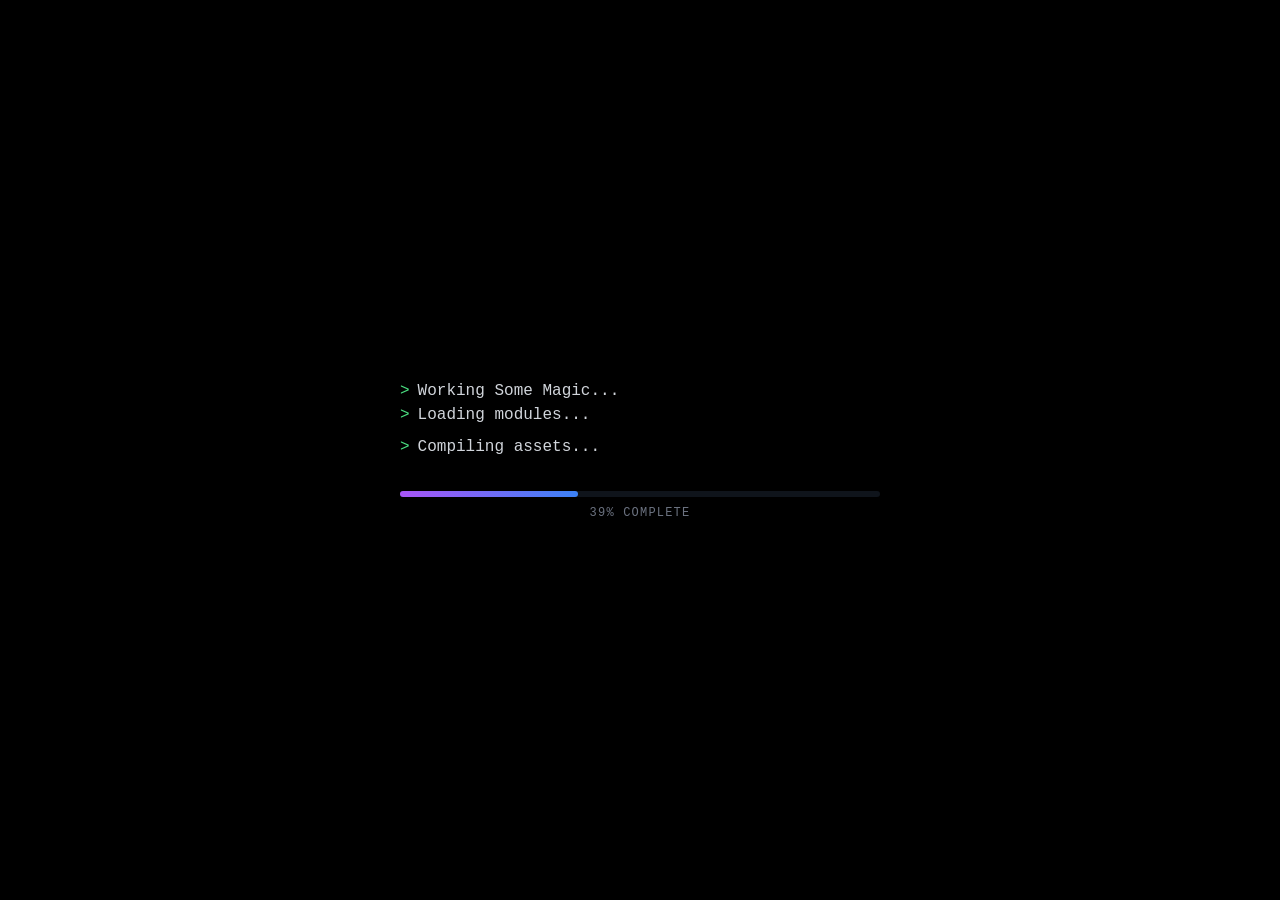
==== commit 3b8eeef8: "TAWK.TO" ====
--- a/index.html
+++ b/index.html
@@ -138,6 +138,33 @@
 		});
 };
 </script>
+
+    <!-- Google tag (gtag.js) -->
+<script async src="https://www.googletagmanager.com/gtag/js?id=G-MCJ5VLNDJJ"></script>
+<script>
+  window.dataLayer = window.dataLayer || [];
+  function gtag(){dataLayer.push(arguments);}
+  gtag('js', new Date());
+
+  gtag('config', 'G-MCJ5VLNDJJ');
+</script>
+
+
+
+<!--Start of Tawk.to Script-->
+<script type="text/javascript">
+    var Tawk_API=Tawk_API||{}, Tawk_LoadStart=new Date();
+    (function(){
+    var s1=document.createElement("script"),s0=document.getElementsByTagName("script")[0];
+    s1.async=true;
+    s1.src='https://embed.tawk.to/6672738a9a809f19fb3f3d5e/1i0nh6lo3';
+    s1.charset='UTF-8';
+    s1.setAttribute('crossorigin','*');
+    s0.parentNode.insertBefore(s1,s0);
+    })();
+    </script>
+    <!--End of Tawk.to Script-->
+
 	</head>
 	<body>
 		<div id="root"></div>
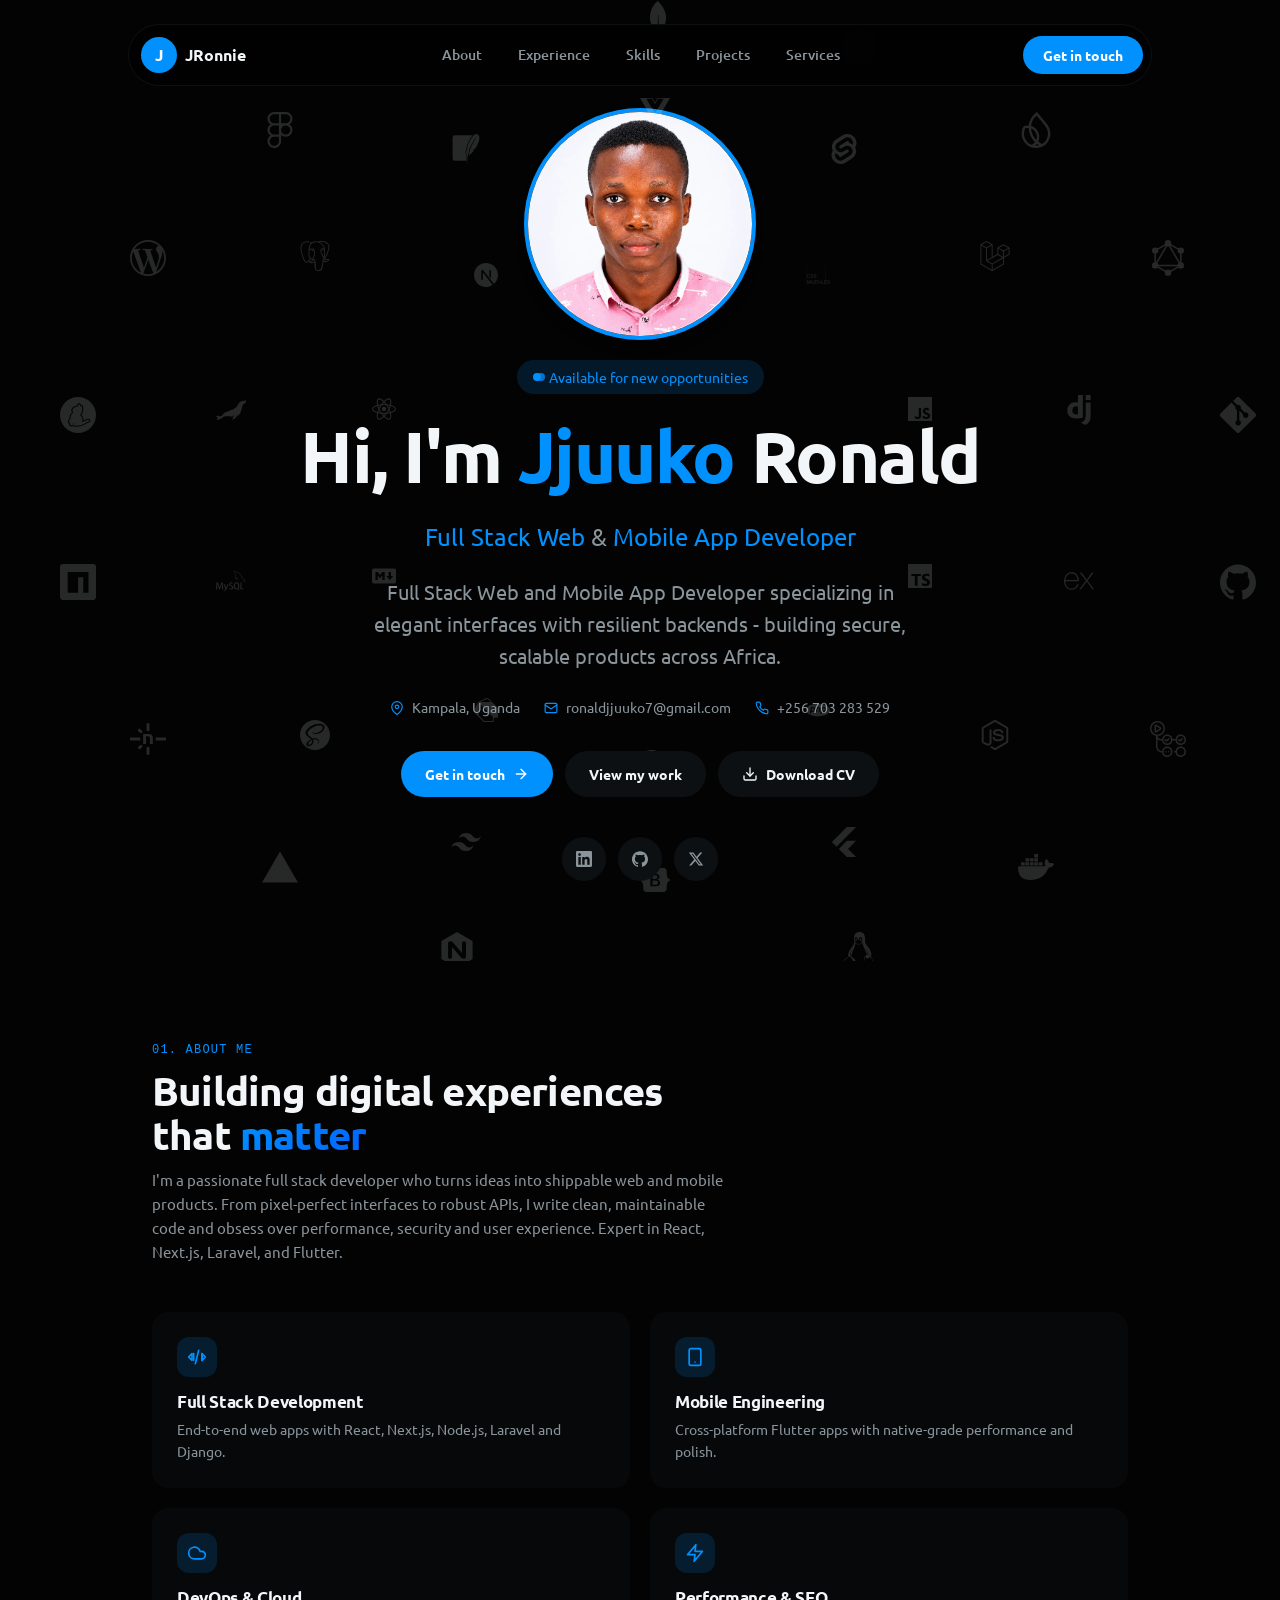
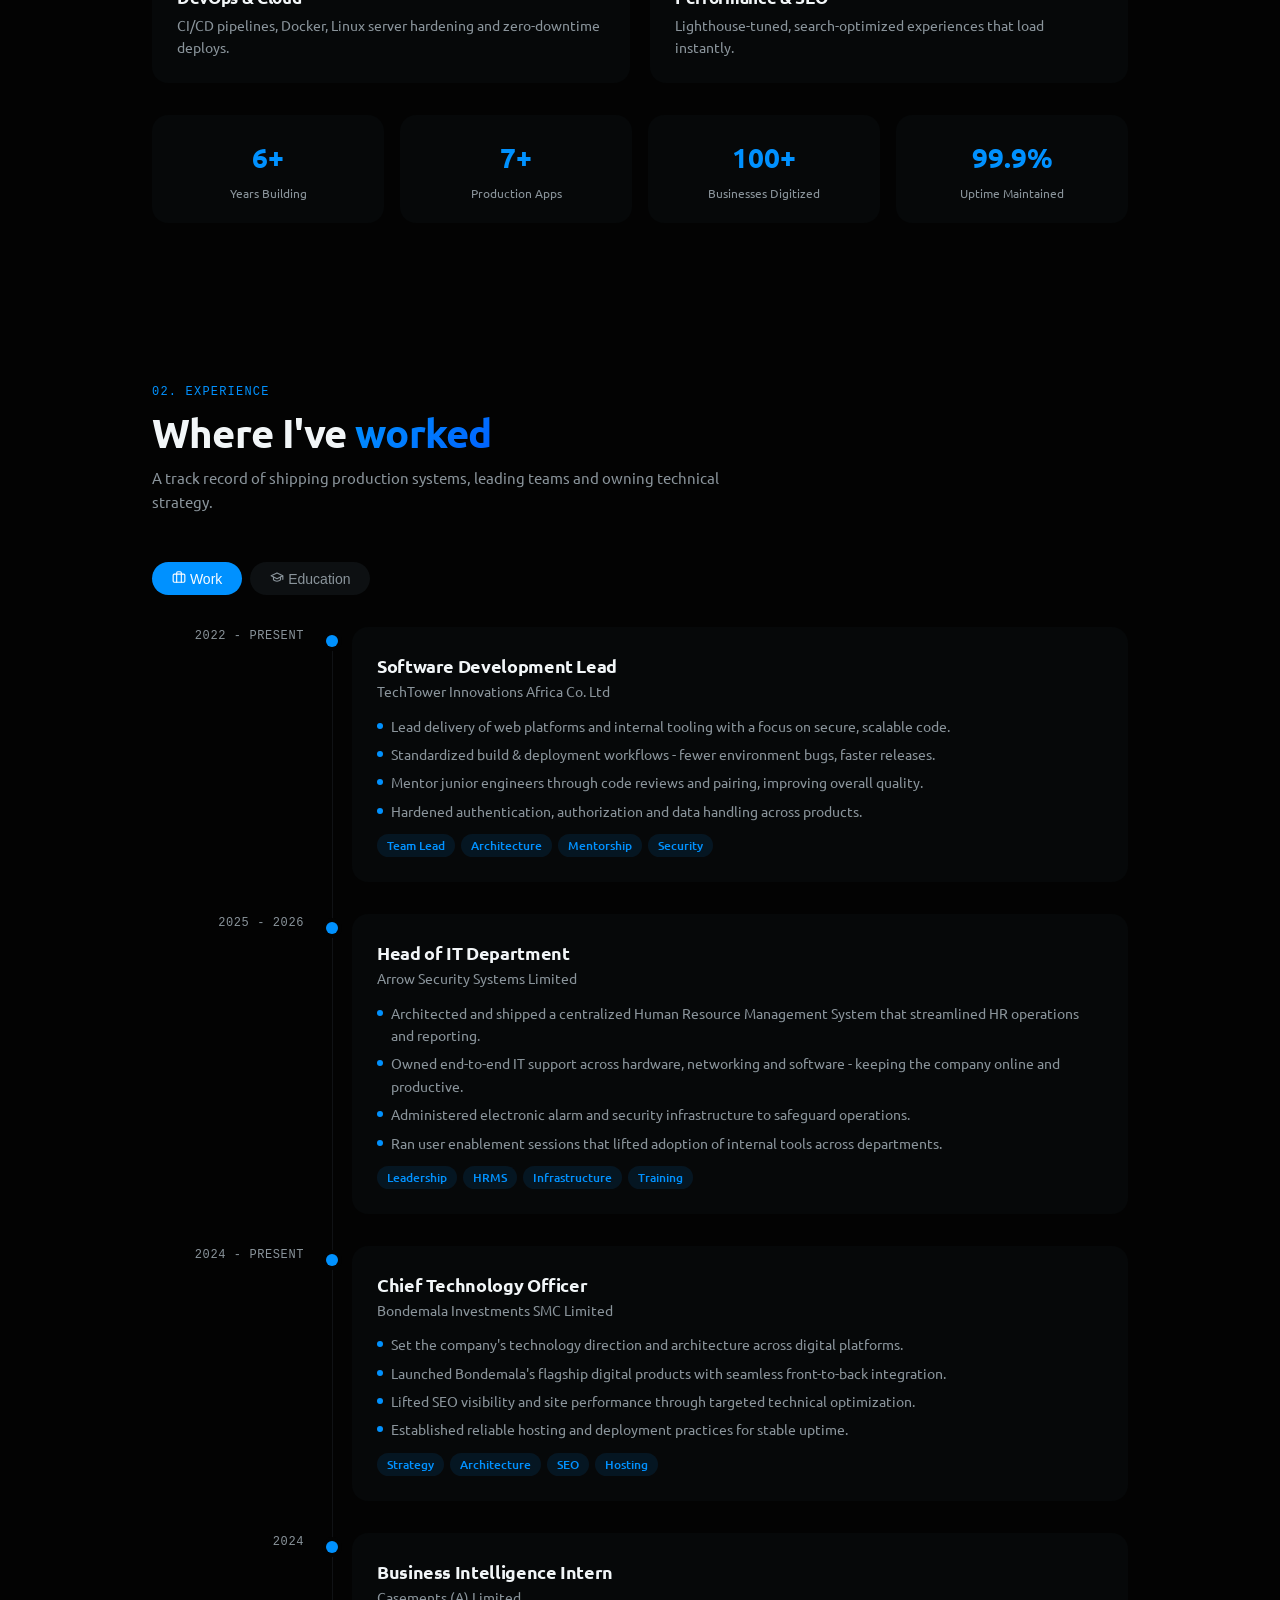
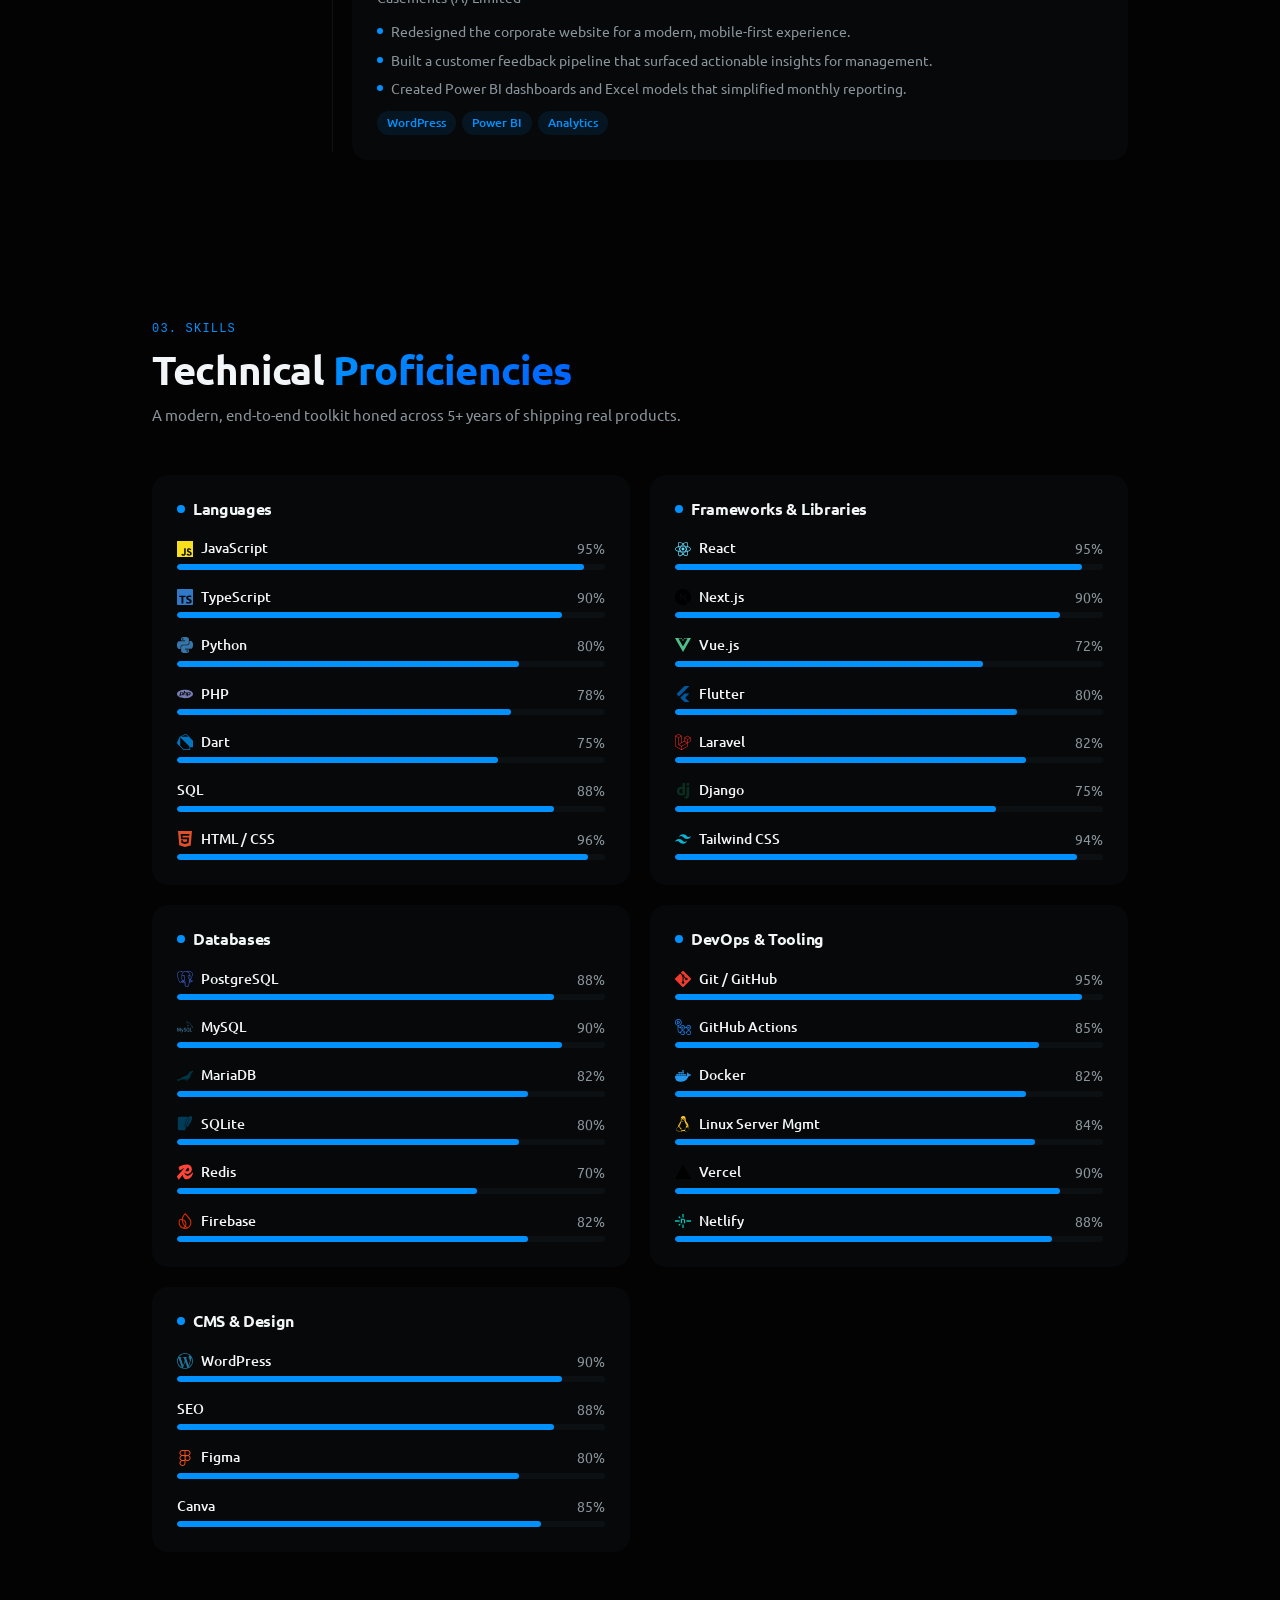
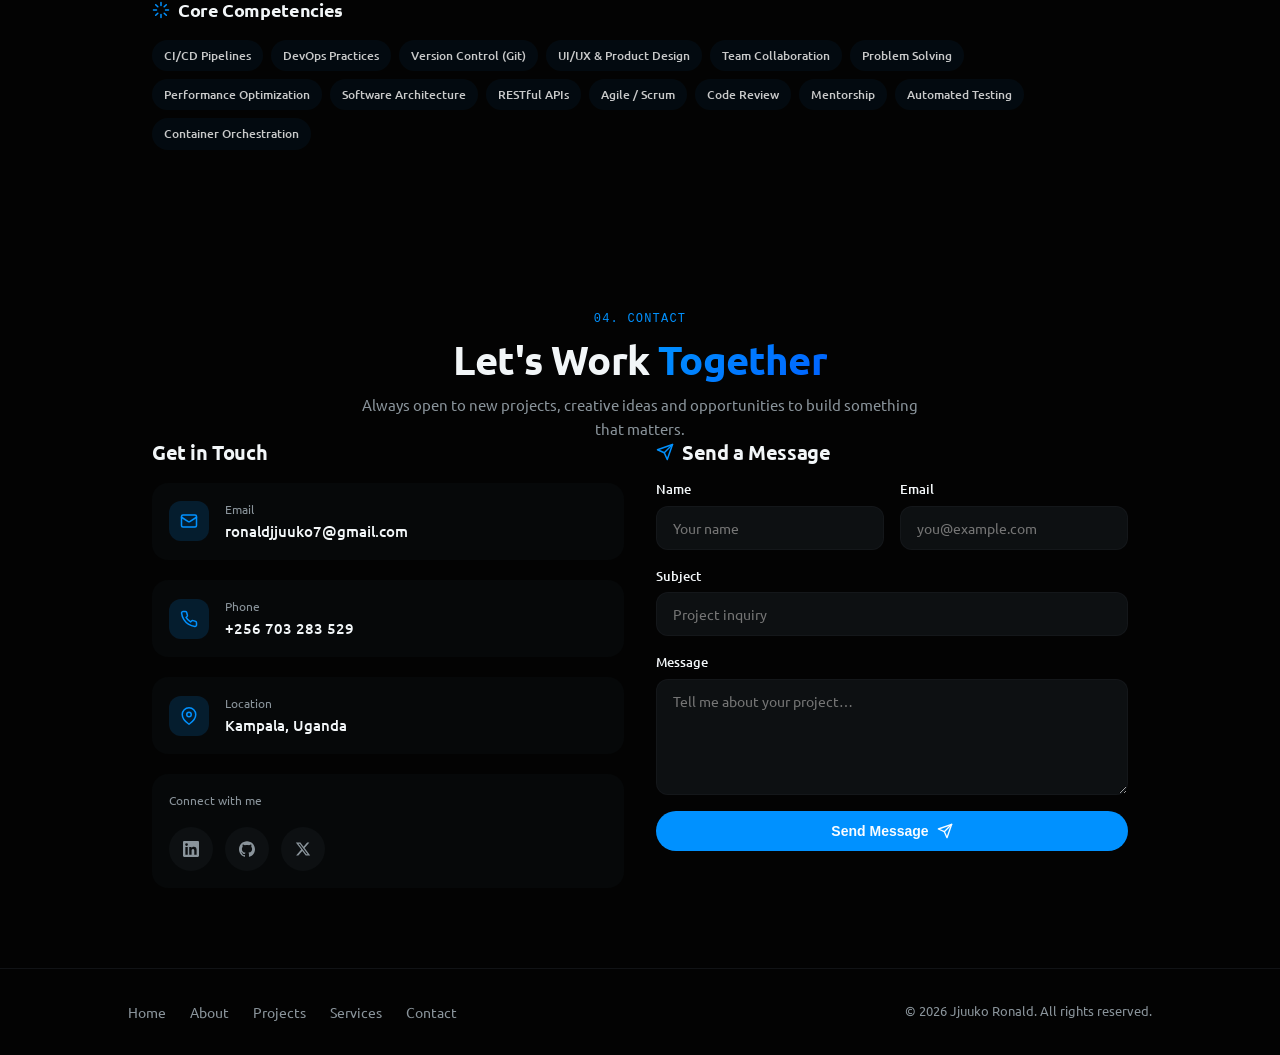
==== commit 79b834d5: "New site" ====
--- a/index.html
+++ b/index.html
@@ -1,173 +1,1838 @@
-
 <!doctype html>
 <html lang="en">
-	<head>
-		<meta charset="UTF-8" />
-		<link rel="icon" type="image/svg+xml" href="/vite.svg" />
-		<meta name="viewport" content="width=device-width, initial-scale=1.0" />
-		<title>JRonnie Kclich - Full Stack Software Developer</title>
-		<link rel="icon" type="image/png" href="/favicon.png" />
-	<link rel="apple-touch-icon" sizes="180x180" href="/favicon.png">
-		<meta name="description" content="I build fast, modern, and responsive web experiences. Software Developer specializing in Laravel, React, Tailwind, Flutter, and CMS like WordPress." />
-		<script type="module" crossorigin src="/assets/index-efe03605.js"></script>
-		<link rel="stylesheet" href="/assets/index-388b0c57.css">
-		<script type="module">
-window.onerror = (message, source, lineno, colno, errorObj) => {
-	const errorDetails = errorObj ? JSON.stringify({
-		name: errorObj.name,
-		message: errorObj.message,
-		stack: errorObj.stack,
-		source,
-		lineno,
-		colno,
-	}) : null;
+  <head>
+    <meta charset="UTF-8" />
+    <meta name="viewport" content="width=device-width, initial-scale=1.0" />
+    <title>Jjuuko Ronald - Website Developer & Mobile App Developer in Kampala, Uganda</title>
+    <meta
+      name="description"
+      content="Hire Jjuuko Ronald, a professional website developer and mobile app developer in Kampala, Uganda. Expert Laravel developer, React developer, and software engineer building custom web applications, mobile apps, and enterprise systems for businesses across East Africa."
+    />
+    <meta
+      name="keywords"
+      content="website developer Uganda, mobile app developer Uganda, Laravel developer Uganda, software engineer Uganda, full stack developer Kampala, React developer Uganda, Flutter developer, web developer Kampala, app developer Uganda, hire software engineer Uganda"
+    />
+    <meta name="author" content="Jjuuko Ronald" />
+    <meta
+      property="og:title"
+      content="Jjuuko Ronald - Website Developer & Mobile App Developer in Kampala"
+    />
+    <meta
+      property="og:description"
+      content="Hire a professional website developer and mobile app developer in Kampala, Uganda. Laravel, React, Flutter - custom web and mobile applications for your business."
+    />
+    <meta property="og:url" content="/" />
+    <meta property="og:type" content="website" />
+    <meta name="twitter:card" content="summary_large_image" />
+    <meta name="twitter:title" content="Jjuuko Ronald - Website & Mobile App Developer Uganda" />
+    <meta
+      name="twitter:description"
+      content="Website developer and mobile app developer in Kampala, Uganda. Specializing in Laravel, React, Flutter and full stack software engineering for East African businesses."
+    />
+    <link rel="canonical" href="/" />
+    <link rel="icon" type="image/png" href="assets/img/favicon.png" />
+    <link rel="stylesheet" href="assets/css/styles.css" />
+  </head>
+  <body>
+    <header class="nav-wrapper">
+      <nav id="nav-bar" class="nav-bar" aria-label="Primary">
+        <a href="/index.html" class="nav-logo" aria-label="JRonnie - home">
+          <span class="nav-logo-icon">J</span>
+          <span class="nav-logo-text">JRonnie</span>
+        </a>
+        <ul class="nav-links">
+          <li><a href="#about" class="nav-link">About</a></li>
+          <li><a href="#experience" class="nav-link">Experience</a></li>
+          <li><a href="#skills" class="nav-link">Skills</a></li>
+          <li><a href="/projects.html" class="nav-link">Projects</a></li>
+          <li><a href="/services.html" class="nav-link">Services</a></li>
+        </ul>
+        <a href="#contact" class="nav-cta">Get in touch</a>
+        <button
+          id="mobile-btn"
+          class="nav-mobile-btn"
+          aria-label="Toggle menu"
+          aria-expanded="false"
+        >
+          <svg
+            width="18"
+            height="18"
+            viewBox="0 0 24 24"
+            fill="none"
+            stroke="currentColor"
+            stroke-width="2"
+            stroke-linecap="round"
+          >
+            <line x1="3" y1="6" x2="21" y2="6" />
+            <line x1="3" y1="12" x2="21" y2="12" />
+            <line x1="3" y1="18" x2="21" y2="18" />
+          </svg>
+        </button>
+        <div id="mobile-menu" class="nav-mobile" style="display: none">
+          <ul class="nav-mobile-links">
+            <li><a href="#about" class="nav-mobile-link">About</a></li>
+            <li><a href="#experience" class="nav-mobile-link">Experience</a></li>
+            <li><a href="#skills" class="nav-mobile-link">Skills</a></li>
+            <li><a href="/projects.html" class="nav-mobile-link">Projects</a></li>
+            <li><a href="/services.html" class="nav-mobile-link">Services</a></li>
+            <li><a href="#contact" class="nav-mobile-cta">Get in touch</a></li>
+          </ul>
+        </div>
+      </nav>
+    </header>
 
-	window.parent.postMessage({
-		type: 'horizons-runtime-error',
-		message,
-		error: errorDetails
-	}, '*');
-};
-</script>
-		<script type="module">
-const observer = new MutationObserver((mutations) => {
-	for (const mutation of mutations) {
-		for (const addedNode of mutation.addedNodes) {
-			if (
-				addedNode.nodeType === Node.ELEMENT_NODE &&
-				(
-					addedNode.tagName?.toLowerCase() === 'vite-error-overlay' ||
-					addedNode.classList?.contains('backdrop')
-				)
-			) {
-				handleViteOverlay(addedNode);
-			}
-		}
-	}
-});
+    <!-- Hero -->
+    <section id="hero" class="section hero">
+      <div class="tech-icons">
+        <div class="tech-icon" style="left: 50%; top: 22%; width: 24px; height: 24px">
+          <svg viewBox="0 0 24 24" fill="#E34F26" width="100%" height="100%">
+            <path
+              d="M1.5 0h21l-1.91 21.563L11.977 24l-8.564-2.438L1.5 0zm7.031 9.75l-.232-2.718 10.059.003.23-2.622L5.412 4.41l.698 8.01h9.126l-.326 3.426-2.91.804-2.955-.81-.188-2.11H6.248l.33 4.171L12 19.351l5.379-1.443.744-8.157H8.531z"
+            />
+          </svg>
+        </div>
+        <div
+          class="tech-icon"
+          style="left: 62.93127555043441%; top: 27.34752415750147%; width: 24px; height: 24px"
+        >
+          <svg viewBox="0 0 24 24" fill="#000000" width="100%" height="100%">
+            <path
+              d="M19.705 2.147v19.706H0V2.147h19.705ZM.141 21.712h19.423V2.288H.141v19.424Zm2.561-10.444c.428 0 .76.113.996.338.236.225.367.482.393.768h-.446a.926.926 0 0 0-.303-.517c-.15-.128-.362-.191-.635-.191-.333 0-.602.117-.808.352-.204.233-.306.59-.306 1.074 0 .396.092.717.276.964.186.245.462.368.828.368.338 0 .595-.13.771-.389.094-.136.163-.316.21-.538h.446c-.04.356-.172.654-.396.895-.268.29-.63.434-1.086.434-.392 0-.722-.118-.989-.356-.35-.315-.527-.8-.527-1.456 0-.499.132-.907.396-1.226.285-.347.679-.52 1.18-.52Zm2.28 2.38c.01.192.056.348.135.467.152.224.42.336.803.336.172 0 .328-.024.47-.073.272-.095.409-.266.409-.511 0-.184-.058-.315-.173-.393-.116-.077-.299-.144-.547-.2l-.458-.104c-.299-.067-.51-.142-.635-.223-.214-.141-.322-.352-.322-.633 0-.303.105-.553.315-.747.21-.195.508-.292.893-.292.354 0 .655.085.902.257.248.17.372.443.372.82h-.43a.847.847 0 0 0-.147-.417c-.14-.177-.377-.265-.71-.265-.27 0-.465.057-.583.17a.533.533 0 0 0-.177.396c0 .166.07.287.207.364.09.049.295.11.614.184l.474.108c.229.052.405.123.53.214.214.158.321.387.321.687 0 .375-.136.642-.41.803a1.822 1.822 0 0 1-.947.242c-.42 0-.75-.108-.987-.322-.237-.213-.354-.502-.35-.867h.43Zm3.137 0c.011.192.056.348.136.467.152.224.42.336.803.336.171 0 .328-.024.469-.073.273-.095.41-.266.41-.511 0-.184-.058-.315-.173-.393-.117-.077-.3-.144-.548-.2l-.457-.104c-.3-.067-.511-.142-.635-.223-.215-.141-.322-.352-.322-.633 0-.303.105-.553.315-.747.21-.195.508-.292.892-.292.355 0 .655.085.902.257.249.17.373.443.373.82h-.43a.847.847 0 0 0-.148-.417c-.14-.177-.376-.265-.71-.265-.27 0-.464.057-.582.17a.533.533 0 0 0-.177.396c0 .166.069.287.207.364.09.049.295.11.614.184l.474.108c.228.052.404.123.529.214.214.158.322.387.322.687 0 .375-.137.642-.41.803a1.822 1.822 0 0 1-.947.242c-.42 0-.75-.108-.987-.322-.238-.213-.355-.502-.35-.867h.43Zm-6.197 3.6.97 2.857.965-2.857h.648v3.38h-.434v-1.995c0-.07.001-.183.004-.343.003-.16.005-.33.005-.513l-.964 2.85h-.453l-.97-2.85v.104c0 .083 0 .21.004.38.004.168.007.292.007.372v1.994h-.437v-3.379h.655Zm4.743-.091c.597 0 1.038.191 1.325.575.224.299.336.681.336 1.147 0 .505-.128.924-.384 1.259-.3.392-.73.589-1.286.589-.52 0-.929-.172-1.226-.516-.265-.33-.398-.75-.398-1.256 0-.457.113-.848.34-1.173.292-.417.723-.625 1.293-.625Zm.046 3.16c.403 0 .695-.144.874-.432.181-.29.272-.623.272-.999 0-.397-.105-.717-.313-.959-.207-.242-.49-.363-.851-.363-.35 0-.635.12-.856.36-.22.24-.331.594-.331 1.061 0 .375.094.69.283.948.19.256.497.384.922.384Zm3.455-.08c.155 0 .283-.017.382-.049a.84.84 0 0 0 .437-.345c.09-.136.156-.311.196-.524a2 2 0 0 0 .034-.355c0-.418-.083-.743-.25-.975-.166-.231-.434-.347-.803-.347H9.35v2.595h.816ZM8.89 17.247h1.368c.465 0 .825.165 1.081.495.229.297.343.679.343 1.143 0 .36-.067.683-.202.973-.238.512-.647.769-1.226.769H8.89v-3.38Zm3.88 0v2.089c0 .245.046.45.138.612.136.245.367.368.69.368.388 0 .652-.133.791-.398.076-.144.113-.338.113-.582v-2.089h.465v1.898c0 .415-.056.735-.168.96-.206.407-.594.61-1.164.61s-.958-.203-1.162-.61c-.112-.225-.168-.545-.168-.96v-1.898h.465Zm2.899 0Zm.458 0v2.977h1.711v.402h-2.17v-3.379h.459Zm2.208 0h2.463v.414h-2.017v1.026h1.865v.391h-1.865v1.146h2.052v.402h-2.498v-3.379Zm3.402 2.29c.01.19.056.347.135.466.152.224.42.336.803.336.172 0 .328-.025.47-.074.272-.095.409-.265.409-.51 0-.184-.058-.315-.173-.394-.116-.076-.299-.143-.547-.2l-.458-.103c-.299-.068-.51-.142-.635-.223-.215-.141-.322-.352-.322-.633 0-.304.105-.553.315-.748.21-.194.508-.292.893-.292.354 0 .655.086.901.258.249.17.373.443.373.819h-.43a.847.847 0 0 0-.147-.416c-.14-.177-.377-.265-.711-.265-.27 0-.464.057-.582.17a.533.533 0 0 0-.177.396c0 .165.069.287.207.363.09.05.295.11.614.184l.474.108c.228.053.405.124.529.214.215.158.322.388.322.688 0 .374-.136.642-.41.803a1.822 1.822 0 0 1-.947.241c-.42 0-.75-.107-.987-.322-.238-.213-.354-.502-.35-.867h.43Z"
+            />
+          </svg>
+        </div>
+        <div
+          class="tech-icon"
+          style="left: 70.92324335849338%; top: 41.347524157501475%; width: 24px; height: 24px"
+        >
+          <svg viewBox="0 0 24 24" fill="#F7DF1E" width="100%" height="100%">
+            <path
+              d="M0 0h24v24H0V0zm22.034 18.276c-.175-1.095-.888-2.015-3.003-2.873-.736-.345-1.554-.585-1.797-1.14-.091-.33-.105-.51-.046-.705.15-.646.915-.84 1.515-.66.39.12.75.42.976.9 1.034-.676 1.034-.676 1.755-1.125-.27-.42-.404-.601-.586-.78-.63-.705-1.469-1.065-2.834-1.034l-.705.089c-.676.165-1.32.525-1.71 1.005-1.14 1.291-.811 3.541.569 4.471 1.365 1.02 3.361 1.244 3.616 2.205.24 1.17-.87 1.545-1.966 1.41-.811-.18-1.26-.586-1.755-1.336l-1.83 1.051c.21.48.45.689.81 1.109 1.74 1.756 6.09 1.666 6.871-1.004.029-.09.24-.705.074-1.65l.046.067zm-8.983-7.245h-2.248c0 1.938-.009 3.864-.009 5.805 0 1.232.063 2.363-.138 2.711-.33.689-1.18.601-1.566.48-.396-.196-.597-.466-.83-.855-.063-.105-.11-.196-.127-.196l-1.825 1.125c.305.63.75 1.172 1.324 1.517.855.51 2.004.675 3.207.405.783-.226 1.458-.691 1.811-1.411.51-.93.402-2.07.397-3.346.012-2.054 0-4.109 0-6.179l.004-.056z"
+            />
+          </svg>
+        </div>
+        <div
+          class="tech-icon"
+          style="left: 70.92324335849338%; top: 58.652475842498525%; width: 24px; height: 24px"
+        >
+          <svg viewBox="0 0 24 24" fill="#3178C6" width="100%" height="100%">
+            <path
+              d="M1.125 0C.502 0 0 .502 0 1.125v21.75C0 23.498.502 24 1.125 24h21.75c.623 0 1.125-.502 1.125-1.125V1.125C24 .502 23.498 0 22.875 0zm17.363 9.75c.612 0 1.154.037 1.627.111a6.38 6.38 0 0 1 1.306.34v2.458a3.95 3.95 0 0 0-.643-.361 5.093 5.093 0 0 0-.717-.26 5.453 5.453 0 0 0-1.426-.2c-.3 0-.573.028-.819.086a2.1 2.1 0 0 0-.623.242c-.17.104-.3.229-.393.374a.888.888 0 0 0-.14.49c0 .196.053.373.156.529.104.156.252.304.443.444s.423.276.696.41c.273.135.582.274.926.416.47.197.892.407 1.266.628.374.222.695.473.963.753.268.279.472.598.614.957.142.359.214.776.214 1.253 0 .657-.125 1.21-.373 1.656a3.033 3.033 0 0 1-1.012 1.085 4.38 4.38 0 0 1-1.487.596c-.566.12-1.163.18-1.79.18a9.916 9.916 0 0 1-1.84-.164 5.544 5.544 0 0 1-1.512-.493v-2.63a5.033 5.033 0 0 0 3.237 1.2c.333 0 .624-.03.872-.09.249-.06.456-.144.623-.25.166-.108.29-.234.373-.38a1.023 1.023 0 0 0-.074-1.089 2.12 2.12 0 0 0-.537-.5 5.597 5.597 0 0 0-.807-.444 27.72 27.72 0 0 0-1.007-.436c-.918-.383-1.602-.852-2.053-1.405-.45-.553-.676-1.222-.676-2.005 0-.614.123-1.141.369-1.582.246-.441.58-.804 1.004-1.089a4.494 4.494 0 0 1 1.47-.629 7.536 7.536 0 0 1 1.77-.201zm-15.113.188h9.563v2.166H9.506v9.646H6.789v-9.646H3.375z"
+            />
+          </svg>
+        </div>
+        <div
+          class="tech-icon"
+          style="left: 62.93127555043441%; top: 72.65247584249853%; width: 24px; height: 24px"
+        >
+          <svg viewBox="0 0 24 24" fill="#777BB4" width="100%" height="100%">
+            <path
+              d="M7.01 10.207h-.944l-.515 2.648h.838c.556 0 .97-.105 1.242-.314.272-.21.455-.559.55-1.049.092-.47.05-.802-.124-.995-.175-.193-.523-.29-1.047-.29zM12 5.688C5.373 5.688 0 8.514 0 12s5.373 6.313 12 6.313S24 15.486 24 12c0-3.486-5.373-6.312-12-6.312zm-3.26 7.451c-.261.25-.575.438-.917.551-.336.108-.765.164-1.285.164H5.357l-.327 1.681H3.652l1.23-6.326h2.65c.797 0 1.378.209 1.744.628.366.418.476 1.002.33 1.752a2.836 2.836 0 0 1-.305.847c-.143.255-.33.49-.561.703zm4.024.715l.543-2.799c.063-.318.039-.536-.068-.651-.107-.116-.336-.174-.687-.174H11.46l-.704 3.625H9.388l1.23-6.327h1.367l-.327 1.682h1.218c.767 0 1.295.134 1.586.401s.378.7.263 1.299l-.572 2.944h-1.389zm7.597-2.265a2.782 2.782 0 0 1-.305.847c-.143.255-.33.49-.561.703a2.44 2.44 0 0 1-.917.551c-.336.108-.765.164-1.286.164h-1.18l-.327 1.682h-1.378l1.23-6.326h2.649c.797 0 1.378.209 1.744.628.366.417.477 1.001.331 1.751zM17.766 10.207h-.943l-.516 2.648h.838c.557 0 .971-.105 1.242-.314.272-.21.455-.559.551-1.049.092-.47.049-.802-.125-.995s-.524-.29-1.047-.29z"
+            />
+          </svg>
+        </div>
+        <div class="tech-icon" style="left: 50%; top: 78%; width: 24px; height: 24px">
+          <svg viewBox="0 0 24 24" fill="#3776AB" width="100%" height="100%">
+            <path
+              d="M14.25.18l.9.2.73.26.59.3.45.32.34.34.25.34.16.33.1.3.04.26.02.2-.01.13V8.5l-.05.63-.13.55-.21.46-.26.38-.3.31-.33.25-.35.19-.35.14-.33.1-.3.07-.26.04-.21.02H8.77l-.69.05-.59.14-.5.22-.41.27-.33.32-.27.35-.2.36-.15.37-.1.35-.07.32-.04.27-.02.21v3.06H3.17l-.21-.03-.28-.07-.32-.12-.35-.18-.36-.26-.36-.36-.35-.46-.32-.59-.28-.73-.21-.88-.14-1.05-.05-1.23.06-1.22.16-1.04.24-.87.32-.71.36-.57.4-.44.42-.33.42-.24.4-.16.36-.1.32-.05.24-.01h.16l.06.01h8.16v-.83H6.18l-.01-2.75-.02-.37.05-.34.11-.31.17-.28.25-.26.31-.23.38-.2.44-.18.51-.15.58-.12.64-.1.71-.06.77-.04.84-.02 1.27.05zm-6.3 1.98l-.23.33-.08.41.08.41.23.34.33.22.41.09.41-.09.33-.22.23-.34.08-.41-.08-.41-.23-.33-.33-.22-.41-.09-.41.09zm13.09 3.95l.28.06.32.12.35.18.36.27.36.35.35.47.32.59.28.73.21.88.14 1.04.05 1.23-.06 1.23-.16 1.04-.24.86-.32.71-.36.57-.4.45-.42.33-.42.24-.4.16-.36.09-.32.05-.24.02-.16-.01h-8.22v.82h5.84l.01 2.76.02.36-.05.34-.11.31-.17.29-.25.25-.31.24-.38.2-.44.17-.51.15-.58.13-.64.09-.71.07-.77.04-.84.01-1.27-.04-1.07-.14-.9-.2-.73-.25-.59-.3-.45-.33-.34-.34-.25-.34-.16-.33-.1-.3-.04-.25-.02-.2.01-.13v-5.34l.05-.64.13-.54.21-.46.26-.38.3-.32.33-.24.35-.2.35-.14.33-.1.3-.06.26-.04.21-.02.13-.01h5.84l.69-.05.59-.14.5-.21.41-.28.33-.32.27-.35.2-.36.15-.36.1-.35.07-.32.04-.28.02-.21V6.07h2.09l.14.01zm-6.47 14.25l-.23.33-.08.41.08.41.23.33.33.23.41.08.41-.08.33-.23.23-.33.08-.41-.08-.41-.23-.33-.33-.23-.41-.08-.41.08z"
+            />
+          </svg>
+        </div>
+        <div
+          class="tech-icon"
+          style="left: 37.06872444956559%; top: 72.65247584249853%; width: 24px; height: 24px"
+        >
+          <svg viewBox="0 0 24 24" fill="#0175C2" width="100%" height="100%">
+            <path
+              d="M4.105 4.105S9.158 1.58 11.684.316a3.079 3.079 0 0 1 1.481-.315c.766.047 1.677.788 1.677.788L24 9.948v9.789h-4.263V24H9.789l-9-9C.303 14.5 0 13.795 0 13.105c0-.319.18-.818.316-1.105l3.789-7.895zm.679.679v11.787c.002.543.021 1.024.498 1.508L10.204 23h8.533v-4.263L4.784 4.784zm12.055-.678c-.899-.896-1.809-1.78-2.74-2.643-.302-.267-.567-.468-1.07-.462-.37.014-.87.195-.87.195L6.341 4.105l10.498.001z"
+            />
+          </svg>
+        </div>
+        <div
+          class="tech-icon"
+          style="left: 29.076756641506623%; top: 58.65247584249853%; width: 24px; height: 24px"
+        >
+          <svg viewBox="0 0 24 24" fill="#000000" width="100%" height="100%">
+            <path
+              d="M22.27 19.385H1.73A1.73 1.73 0 010 17.655V6.345a1.73 1.73 0 011.73-1.73h20.54A1.73 1.73 0 0124 6.345v11.308a1.73 1.73 0 01-1.73 1.731zM5.769 15.923v-4.5l2.308 2.885 2.307-2.885v4.5h2.308V8.078h-2.308l-2.307 2.885-2.308-2.885H3.46v7.847zM21.232 12h-2.309V8.077h-2.307V12h-2.308l3.461 4.039z"
+            />
+          </svg>
+        </div>
+        <div
+          class="tech-icon"
+          style="left: 29.07675664150662%; top: 41.347524157501475%; width: 24px; height: 24px"
+        >
+          <svg viewBox="0 0 24 24" fill="#61DAFB" width="100%" height="100%">
+            <path
+              d="M14.23 12.004a2.236 2.236 0 0 1-2.235 2.236 2.236 2.236 0 0 1-2.236-2.236 2.236 2.236 0 0 1 2.235-2.236 2.236 2.236 0 0 1 2.236 2.236zm2.648-10.69c-1.346 0-3.107.96-4.888 2.622-1.78-1.653-3.542-2.602-4.887-2.602-.41 0-.783.093-1.106.278-1.375.793-1.683 3.264-.973 6.365C1.98 8.917 0 10.42 0 12.004c0 1.59 1.99 3.097 5.043 4.03-.704 3.113-.39 5.588.988 6.38.32.187.69.275 1.102.275 1.345 0 3.107-.96 4.888-2.624 1.78 1.654 3.542 2.603 4.887 2.603.41 0 .783-.09 1.106-.275 1.374-.792 1.683-3.263.973-6.365C22.02 15.096 24 13.59 24 12.004c0-1.59-1.99-3.097-5.043-4.032.704-3.11.39-5.587-.988-6.38-.318-.184-.688-.277-1.092-.278zm-.005 1.09v.006c.225 0 .406.044.558.127.666.382.955 1.835.73 3.704-.054.46-.142.945-.25 1.44-.96-.236-2.006-.417-3.107-.534-.66-.905-1.345-1.727-2.035-2.447 1.592-1.48 3.087-2.292 4.105-2.295zm-9.77.02c1.012 0 2.514.808 4.11 2.28-.686.72-1.37 1.537-2.02 2.442-1.107.117-2.154.298-3.113.538-.112-.49-.195-.964-.254-1.42-.23-1.868.054-3.32.714-3.707.19-.09.4-.127.563-.132zm4.882 3.05c.455.468.91.992 1.36 1.564-.44-.02-.89-.034-1.345-.034-.46 0-.915.01-1.36.034.44-.572.895-1.096 1.345-1.565zM12 8.1c.74 0 1.477.034 2.202.093.406.582.802 1.203 1.183 1.86.372.64.71 1.29 1.018 1.946-.308.655-.646 1.31-1.013 1.95-.38.66-.773 1.288-1.18 1.87-.728.063-1.466.098-2.21.098-.74 0-1.477-.035-2.202-.093-.406-.582-.802-1.204-1.183-1.86-.372-.64-.71-1.29-1.018-1.946.303-.657.646-1.313 1.013-1.954.38-.66.773-1.286 1.18-1.868.728-.064 1.466-.098 2.21-.098zm-3.635.254c-.24.377-.48.763-.704 1.16-.225.39-.435.782-.635 1.174-.265-.656-.49-1.31-.676-1.947.64-.15 1.315-.283 2.015-.386zm7.26 0c.695.103 1.365.23 2.006.387-.18.632-.405 1.282-.66 1.933-.2-.39-.41-.783-.64-1.174-.225-.392-.465-.774-.705-1.146zm3.063.675c.484.15.944.317 1.375.498 1.732.74 2.852 1.708 2.852 2.476-.005.768-1.125 1.74-2.857 2.475-.42.18-.88.342-1.355.493-.28-.958-.646-1.956-1.1-2.98.45-1.017.81-2.01 1.085-2.964zm-13.395.004c.278.96.645 1.957 1.1 2.98-.45 1.017-.812 2.01-1.086 2.964-.484-.15-.944-.318-1.37-.5-1.732-.737-2.852-1.706-2.852-2.474 0-.768 1.12-1.742 2.852-2.476.42-.18.88-.342 1.356-.494zm11.678 4.28c.265.657.49 1.312.676 1.948-.64.157-1.316.29-2.016.39.24-.375.48-.762.705-1.158.225-.39.435-.788.636-1.18zm-9.945.02c.2.392.41.783.64 1.175.23.39.465.772.705 1.143-.695-.102-1.365-.23-2.006-.386.18-.63.406-1.282.66-1.933zM17.92 16.32c.112.493.2.968.254 1.423.23 1.868-.054 3.32-.714 3.708-.147.09-.338.128-.563.128-1.012 0-2.514-.807-4.11-2.28.686-.72 1.37-1.536 2.02-2.44 1.107-.118 2.154-.3 3.113-.54zm-11.83.01c.96.234 2.006.415 3.107.532.66.905 1.345 1.727 2.035 2.446-1.595 1.483-3.092 2.295-4.11 2.295-.22-.005-.406-.05-.553-.132-.666-.38-.955-1.834-.73-3.703.054-.46.142-.944.25-1.438zm4.56.64c.44.02.89.034 1.345.034.46 0 .915-.01 1.36-.034-.44.572-.895 1.095-1.345 1.565-.455-.47-.91-.993-1.36-1.565z"
+            />
+          </svg>
+        </div>
+        <div
+          class="tech-icon"
+          style="left: 37.068724449565586%; top: 27.347524157501475%; width: 24px; height: 24px"
+        >
+          <svg viewBox="0 0 24 24" fill="#000000" width="100%" height="100%">
+            <path
+              d="M18.665 21.978C16.758 23.255 14.465 24 12 24 5.377 24 0 18.623 0 12S5.377 0 12 0s12 5.377 12 12c0 3.583-1.574 6.801-4.067 9.001L9.219 7.2H7.2v9.596h1.615V9.251l9.85 12.727Zm-3.332-8.533 1.6 2.061V7.2h-1.6v6.245Z"
+            />
+          </svg>
+        </div>
+        <div class="tech-icon" style="left: 50%; top: 10%; width: 30px; height: 30px">
+          <svg viewBox="0 0 24 24" fill="#4FC08D" width="100%" height="100%">
+            <path
+              d="M24,1.61H14.06L12,5.16,9.94,1.61H0L12,22.39ZM12,14.08,5.16,2.23H9.59L12,6.41l2.41-4.18h4.43Z"
+            />
+          </svg>
+        </div>
+        <div
+          class="tech-icon"
+          style="left: 64.75204712999698%; top: 13.961245283903231%; width: 30px; height: 30px"
+        >
+          <svg viewBox="0 0 24 24" fill="#FF3E00" width="100%" height="100%">
+            <path
+              d="M10.354 21.125a4.44 4.44 0 0 1-4.765-1.767 4.109 4.109 0 0 1-.703-3.107 3.898 3.898 0 0 1 .134-.522l.105-.321.287.21a7.21 7.21 0 0 0 2.186 1.092l.208.063-.02.208a1.253 1.253 0 0 0 .226.83 1.337 1.337 0 0 0 1.435.533 1.231 1.231 0 0 0 .343-.15l5.59-3.562a1.164 1.164 0 0 0 .524-.778 1.242 1.242 0 0 0-.211-.937 1.338 1.338 0 0 0-1.435-.533 1.23 1.23 0 0 0-.343.15l-2.133 1.36a4.078 4.078 0 0 1-1.135.499 4.44 4.44 0 0 1-4.765-1.766 4.108 4.108 0 0 1-.702-3.108 3.855 3.855 0 0 1 1.742-2.582l5.589-3.563a4.072 4.072 0 0 1 1.135-.499 4.44 4.44 0 0 1 4.765 1.767 4.109 4.109 0 0 1 .703 3.107 3.943 3.943 0 0 1-.134.522l-.105.321-.286-.21a7.204 7.204 0 0 0-2.187-1.093l-.208-.063.02-.207a1.255 1.255 0 0 0-.226-.831 1.337 1.337 0 0 0-1.435-.532 1.231 1.231 0 0 0-.343.15L8.62 9.368a1.162 1.162 0 0 0-.524.778 1.24 1.24 0 0 0 .211.937 1.338 1.338 0 0 0 1.435.533 1.235 1.235 0 0 0 .344-.151l2.132-1.36a4.067 4.067 0 0 1 1.135-.498 4.44 4.44 0 0 1 4.765 1.766 4.108 4.108 0 0 1 .702 3.108 3.857 3.857 0 0 1-1.742 2.583l-5.589 3.562a4.072 4.072 0 0 1-1.135.499m10.358-17.95C18.484-.015 14.082-.96 10.9 1.068L5.31 4.63a6.412 6.412 0 0 0-2.896 4.295 6.753 6.753 0 0 0 .666 4.336 6.43 6.43 0 0 0-.96 2.396 6.833 6.833 0 0 0 1.168 5.167c2.229 3.19 6.63 4.135 9.812 2.108l5.59-3.562a6.41 6.41 0 0 0 2.896-4.295 6.756 6.756 0 0 0-.665-4.336 6.429 6.429 0 0 0 .958-2.396 6.831 6.831 0 0 0-1.167-5.168Z"
+            />
+          </svg>
+        </div>
+        <div
+          class="tech-icon"
+          style="left: 76.58227040391301%; top: 25.06040792565066%; width: 30px; height: 30px"
+        >
+          <svg viewBox="0 0 24 24" fill="#FF2D20" width="100%" height="100%">
+            <path
+              d="M23.642 5.43a.364.364 0 01.014.1v5.149c0 .135-.073.26-.189.326l-4.323 2.49v4.934a.378.378 0 01-.188.326L9.93 23.949a.316.316 0 01-.066.027c-.008.002-.016.008-.024.01a.348.348 0 01-.192 0c-.011-.002-.02-.008-.03-.012-.02-.008-.042-.014-.062-.025L.533 18.755a.376.376 0 01-.189-.326V2.974c0-.033.005-.066.014-.098.003-.012.01-.02.014-.032a.369.369 0 01.023-.058c.004-.013.015-.022.023-.033l.033-.045c.012-.01.025-.018.037-.027.014-.012.027-.024.041-.034H.53L5.043.05a.375.375 0 01.375 0L9.93 2.647h.002c.015.01.027.021.04.033l.038.027c.013.014.02.03.033.045.008.011.02.021.025.033.01.02.017.038.024.058.003.011.01.021.013.032.01.031.014.064.014.098v9.652l3.76-2.164V5.527c0-.033.004-.066.013-.098.003-.01.01-.02.013-.032a.487.487 0 01.024-.059c.007-.012.018-.02.025-.033.012-.015.021-.03.033-.043.012-.012.025-.02.037-.028.014-.01.026-.023.041-.032h.001l4.513-2.598a.375.375 0 01.375 0l4.513 2.598c.016.01.027.021.042.031.012.01.025.018.036.028.013.014.022.03.034.044.008.012.019.021.024.033.011.02.018.04.024.06.006.01.012.021.015.032zm-.74 5.032V6.179l-1.578.908-2.182 1.256v4.283zm-4.51 7.75v-4.287l-2.147 1.225-6.126 3.498v4.325zM1.093 3.624v14.588l8.273 4.761v-4.325l-4.322-2.445-.002-.003H5.04c-.014-.01-.025-.021-.04-.031-.011-.01-.024-.018-.035-.027l-.001-.002c-.013-.012-.021-.025-.031-.04-.01-.011-.021-.022-.028-.036h-.002c-.008-.014-.013-.031-.02-.047-.006-.016-.014-.027-.018-.043a.49.49 0 01-.008-.057c-.002-.014-.006-.027-.006-.041V5.789l-2.18-1.257zM5.23.81L1.47 2.974l3.76 2.164 3.758-2.164zm1.956 13.505l2.182-1.256V3.624l-1.58.91-2.182 1.255v9.435zm11.581-10.95l-3.76 2.163 3.76 2.163 3.759-2.164zm-.376 4.978L16.21 7.087 14.63 6.18v4.283l2.182 1.256 1.58.908zm-8.65 9.654l5.514-3.148 2.756-1.572-3.757-2.163-4.323 2.489-3.941 2.27z"
+            />
+          </svg>
+        </div>
+        <div
+          class="tech-icon"
+          style="left: 83.147549014182%; top: 41.09916264174743%; width: 30px; height: 30px"
+        >
+          <svg viewBox="0 0 24 24" fill="#092E20" width="100%" height="100%">
+            <path
+              d="M11.146 0h3.924v18.166c-2.013.382-3.491.535-5.096.535-4.791 0-7.288-2.166-7.288-6.32 0-4.002 2.65-6.6 6.753-6.6.637 0 1.121.05 1.707.203zm0 9.143a3.894 3.894 0 00-1.325-.204c-1.988 0-3.134 1.223-3.134 3.365 0 2.09 1.096 3.236 3.109 3.236.433 0 .79-.025 1.35-.102V9.142zM21.314 6.06v9.098c0 3.134-.229 4.638-.917 5.937-.637 1.249-1.478 2.039-3.211 2.905l-3.644-1.733c1.733-.815 2.574-1.53 3.109-2.625.561-1.121.739-2.421.739-5.835V6.059h3.924zM17.39.021h3.924v4.026H17.39z"
+            />
+          </svg>
+        </div>
+        <div
+          class="tech-icon"
+          style="left: 83.147549014182%; top: 58.90083735825257%; width: 30px; height: 30px"
+        >
+          <svg viewBox="0 0 24 24" fill="#000000" width="100%" height="100%">
+            <path
+              d="M24 18.588a1.529 1.529 0 01-1.895-.72l-3.45-4.771-.5-.667-4.003 5.444a1.466 1.466 0 01-1.802.708l5.158-6.92-4.798-6.251a1.595 1.595 0 011.9.666l3.576 4.83 3.596-4.81a1.435 1.435 0 011.788-.668L21.708 7.9l-2.522 3.283a.666.666 0 000 .994l4.804 6.412zM.002 11.576l.42-2.075c1.154-4.103 5.858-5.81 9.094-3.27 1.895 1.489 2.368 3.597 2.275 5.973H1.116C.943 16.447 4.005 19.009 7.92 17.7a4.078 4.078 0 002.582-2.876c.207-.666.548-.78 1.174-.588a5.417 5.417 0 01-2.589 3.957 6.272 6.272 0 01-7.306-.933 6.575 6.575 0 01-1.64-3.858c0-.235-.08-.455-.134-.666A88.33 88.33 0 010 11.577zm1.127-.286h9.654c-.06-3.076-2.001-5.258-4.59-5.278-2.882-.04-4.944 2.094-5.071 5.264z"
+            />
+          </svg>
+        </div>
+        <div
+          class="tech-icon"
+          style="left: 76.58227040391301%; top: 74.93959207434933%; width: 30px; height: 30px"
+        >
+          <svg viewBox="0 0 24 24" fill="#5FA04E" width="100%" height="100%">
+            <path
+              d="M11.998,24c-0.321,0-0.641-0.084-0.922-0.247l-2.936-1.737c-0.438-0.245-0.224-0.332-0.08-0.383 c0.585-0.203,0.703-0.25,1.328-0.604c0.065-0.037,0.151-0.023,0.218,0.017l2.256,1.339c0.082,0.045,0.197,0.045,0.272,0l8.795-5.076 c0.082-0.047,0.134-0.141,0.134-0.238V6.921c0-0.099-0.053-0.192-0.137-0.242l-8.791-5.072c-0.081-0.047-0.189-0.047-0.271,0 L3.075,6.68C2.99,6.729,2.936,6.825,2.936,6.921v10.15c0,0.097,0.054,0.189,0.139,0.235l2.409,1.392 c1.307,0.654,2.108-0.116,2.108-0.89V7.787c0-0.142,0.114-0.253,0.256-0.253h1.115c0.139,0,0.255,0.112,0.255,0.253v10.021 c0,1.745-0.95,2.745-2.604,2.745c-0.508,0-0.909,0-2.026-0.551L2.28,18.675c-0.57-0.329-0.922-0.945-0.922-1.604V6.921 c0-0.659,0.353-1.275,0.922-1.603l8.795-5.082c0.557-0.315,1.296-0.315,1.848,0l8.794,5.082c0.57,0.329,0.924,0.944,0.924,1.603 v10.15c0,0.659-0.354,1.273-0.924,1.604l-8.794,5.078C12.643,23.916,12.324,24,11.998,24z M19.099,13.993 c0-1.9-1.284-2.406-3.987-2.763c-2.731-0.361-3.009-0.548-3.009-1.187c0-0.528,0.235-1.233,2.258-1.233 c1.807,0,2.473,0.389,2.747,1.607c0.024,0.115,0.129,0.199,0.247,0.199h1.141c0.071,0,0.138-0.031,0.186-0.081 c0.048-0.054,0.074-0.123,0.067-0.196c-0.177-2.098-1.571-3.076-4.388-3.076c-2.508,0-4.004,1.058-4.004,2.833 c0,1.925,1.488,2.457,3.895,2.695c2.88,0.282,3.103,0.703,3.103,1.269c0,0.983-0.789,1.402-2.642,1.402 c-2.327,0-2.839-0.584-3.011-1.742c-0.02-0.124-0.126-0.215-0.253-0.215h-1.137c-0.141,0-0.254,0.112-0.254,0.253 c0,1.482,0.806,3.248,4.655,3.248C17.501,17.007,19.099,15.91,19.099,13.993z"
+            />
+          </svg>
+        </div>
+        <div
+          class="tech-icon"
+          style="left: 64.75204712999698%; top: 86.03875471609678%; width: 30px; height: 30px"
+        >
+          <svg viewBox="0 0 24 24" fill="#02569B" width="100%" height="100%">
+            <path
+              d="M14.314 0L2.3 12 6 15.7 21.684.013h-7.357zm.014 11.072L7.857 17.53l6.47 6.47H21.7l-6.46-6.468 6.46-6.46h-7.37z"
+            />
+          </svg>
+        </div>
+        <div class="tech-icon" style="left: 50%; top: 90%; width: 30px; height: 30px">
+          <svg viewBox="0 0 24 24" fill="#7952B3" width="100%" height="100%">
+            <path
+              d="M11.77 11.24H9.956V8.202h2.152c1.17 0 1.834.522 1.834 1.466 0 1.008-.773 1.572-2.174 1.572zm.324 1.206H9.957v3.348h2.231c1.459 0 2.232-.585 2.232-1.685s-.795-1.663-2.326-1.663zM24 11.39v1.218c-1.128.108-1.817.944-2.226 2.268-.407 1.319-.463 2.937-.42 4.186.045 1.3-.968 2.5-2.337 2.5H4.985c-1.37 0-2.383-1.2-2.337-2.5.043-1.249-.013-2.867-.42-4.186-.41-1.324-1.1-2.16-2.228-2.268V11.39c1.128-.108 1.819-.944 2.227-2.268.408-1.319.464-2.937.42-4.186-.045-1.3.968-2.5 2.338-2.5h14.032c1.37 0 2.382 1.2 2.337 2.5-.043 1.249.013 2.867.42 4.186.409 1.324 1.098 2.16 2.226 2.268zm-7.927 2.817c0-1.354-.953-2.333-2.368-2.488v-.057c1.04-.169 1.856-1.135 1.856-2.213 0-1.537-1.213-2.538-3.062-2.538h-4.16v10.172h4.181c2.218 0 3.553-1.086 3.553-2.876z"
+            />
+          </svg>
+        </div>
+        <div
+          class="tech-icon"
+          style="left: 35.247952870003026%; top: 86.03875471609678%; width: 30px; height: 30px"
+        >
+          <svg viewBox="0 0 24 24" fill="#06B6D4" width="100%" height="100%">
+            <path
+              d="M12.001,4.8c-3.2,0-5.2,1.6-6,4.8c1.2-1.6,2.6-2.2,4.2-1.8c0.913,0.228,1.565,0.89,2.288,1.624 C13.666,10.618,15.027,12,18.001,12c3.2,0,5.2-1.6,6-4.8c-1.2,1.6-2.6,2.2-4.2,1.8c-0.913-0.228-1.565-0.89-2.288-1.624 C16.337,6.182,14.976,4.8,12.001,4.8z M6.001,12c-3.2,0-5.2,1.6-6,4.8c1.2-1.6,2.6-2.2,4.2-1.8c0.913,0.228,1.565,0.89,2.288,1.624 c1.177,1.194,2.538,2.576,5.512,2.576c3.2,0,5.2-1.6,6-4.8c-1.2,1.6-2.6,2.2-4.2,1.8c-0.913-0.228-1.565-0.89-2.288-1.624 C10.337,13.382,8.976,12,6.001,12z"
+            />
+          </svg>
+        </div>
+        <div
+          class="tech-icon"
+          style="left: 23.41772959608699%; top: 74.93959207434935%; width: 30px; height: 30px"
+        >
+          <svg viewBox="0 0 24 24" fill="#CC6699" width="100%" height="100%">
+            <path
+              d="M12 0c6.627 0 12 5.373 12 12s-5.373 12-12 12S0 18.627 0 12 5.373 0 12 0zM9.615 15.998c.175.645.156 1.248-.024 1.792l-.065.18c-.024.061-.052.12-.078.176-.14.29-.326.56-.555.81-.698.759-1.672 1.047-2.09.805-.45-.262-.226-1.335.584-2.19.871-.918 2.12-1.509 2.12-1.509v-.003l.108-.061zm9.911-10.861c-.542-2.133-4.077-2.834-7.422-1.645-1.989.707-4.144 1.818-5.693 3.267C4.568 8.48 4.275 9.98 4.396 10.607c.427 2.211 3.457 3.657 4.703 4.73v.006c-.367.18-3.056 1.529-3.686 2.925-.675 1.47.105 2.521.615 2.655 1.575.436 3.195-.36 4.065-1.649.84-1.261.766-2.881.404-3.676.496-.135 1.08-.195 1.83-.104 2.101.24 2.521 1.56 2.43 2.1-.09.539-.523.854-.674.944-.15.091-.195.12-.181.181.015.09.091.09.21.075.165-.03 1.096-.45 1.141-1.471.045-1.29-1.186-2.729-3.375-2.7-.9.016-1.471.091-1.875.256-.03-.045-.061-.075-.105-.105-1.35-1.455-3.855-2.475-3.75-4.41.03-.705.285-2.564 4.8-4.814 3.705-1.846 6.661-1.335 7.171-.21.733 1.604-1.576 4.59-5.431 5.024-1.47.165-2.235-.404-2.431-.615-.209-.225-.239-.24-.314-.194-.12.06-.045.255 0 .375.12.3.585.825 1.396 1.095.704.225 2.43.359 4.5-.45 2.324-.899 4.139-3.405 3.614-5.505l.073.067z"
+            />
+          </svg>
+        </div>
+        <div
+          class="tech-icon"
+          style="left: 16.852450985817995%; top: 58.90083735825258%; width: 30px; height: 30px"
+        >
+          <svg viewBox="0 0 24 24" fill="#4479A1" width="100%" height="100%">
+            <path
+              d="M16.405 5.501c-.115 0-.193.014-.274.033v.013h.014c.054.104.146.18.214.273.054.107.1.214.154.32l.014-.015c.094-.066.14-.172.14-.333-.04-.047-.046-.094-.08-.14-.04-.067-.126-.1-.18-.153zM5.77 18.695h-.927a50.854 50.854 0 00-.27-4.41h-.008l-1.41 4.41H2.45l-1.4-4.41h-.01a72.892 72.892 0 00-.195 4.41H0c.055-1.966.192-3.81.41-5.53h1.15l1.335 4.064h.008l1.347-4.064h1.095c.242 2.015.384 3.86.428 5.53zm4.017-4.08c-.378 2.045-.876 3.533-1.492 4.46-.482.716-1.01 1.073-1.583 1.073-.153 0-.34-.046-.566-.138v-.494c.11.017.24.026.386.026.268 0 .483-.075.647-.222.197-.18.295-.382.295-.605 0-.155-.077-.47-.23-.944L6.23 14.615h.91l.727 2.36c.164.536.233.91.205 1.123.4-1.064.678-2.227.835-3.483zm12.325 4.08h-2.63v-5.53h.885v4.85h1.745zm-3.32.135l-1.016-.5c.09-.076.177-.158.255-.25.433-.506.648-1.258.648-2.253 0-1.83-.718-2.746-2.155-2.746-.704 0-1.254.232-1.65.697-.43.508-.646 1.256-.646 2.245 0 .972.19 1.686.574 2.14.35.41.877.615 1.583.615.264 0 .506-.033.725-.098l1.325.772.36-.622zM15.5 17.588c-.225-.36-.337-.94-.337-1.736 0-1.393.424-2.09 1.27-2.09.443 0 .77.167.977.5.224.362.336.936.336 1.723 0 1.404-.424 2.108-1.27 2.108-.445 0-.77-.167-.978-.5zm-1.658-.425c0 .47-.172.856-.516 1.156-.344.3-.803.45-1.384.45-.543 0-1.064-.172-1.573-.515l.237-.476c.438.22.833.328 1.19.328.332 0 .593-.073.783-.22a.754.754 0 00.3-.615c0-.33-.23-.61-.648-.845-.388-.213-1.163-.657-1.163-.657-.422-.307-.632-.636-.632-1.177 0-.45.157-.81.47-1.085.315-.278.72-.415 1.22-.415.512 0 .98.136 1.4.41l-.213.476a2.726 2.726 0 00-1.064-.23c-.283 0-.502.068-.654.206a.685.685 0 00-.248.524c0 .328.234.61.666.85.393.215 1.187.67 1.187.67.433.305.648.63.648 1.168zm9.382-5.852c-.535-.014-.95.04-1.297.188-.1.04-.26.04-.274.167.055.053.063.14.11.214.08.134.218.313.346.407.14.11.28.216.427.31.26.16.555.255.81.416.145.094.293.213.44.313.073.05.12.14.214.172v-.02c-.046-.06-.06-.147-.105-.214-.067-.067-.134-.127-.2-.193a3.223 3.223 0 00-.695-.675c-.214-.146-.682-.35-.77-.595l-.013-.014c.146-.013.32-.066.46-.106.227-.06.435-.047.67-.106.106-.027.213-.06.32-.094v-.06c-.12-.12-.21-.283-.334-.395a8.867 8.867 0 00-1.104-.823c-.21-.134-.476-.22-.697-.334-.08-.04-.214-.06-.26-.127-.12-.146-.19-.34-.275-.514a17.69 17.69 0 01-.547-1.163c-.12-.262-.193-.523-.34-.763-.69-1.137-1.437-1.826-2.586-2.5-.247-.14-.543-.2-.856-.274-.167-.008-.334-.02-.5-.027-.11-.047-.216-.174-.31-.235-.38-.24-1.364-.76-1.644-.072-.18.434.267.862.422 1.082.115.153.26.328.34.5.047.116.06.235.107.356.106.294.207.622.347.897.073.14.153.287.247.413.054.073.146.107.167.227-.094.136-.1.334-.154.5-.24.757-.146 1.693.194 2.25.107.166.362.534.703.393.3-.12.234-.5.32-.835.02-.08.007-.133.048-.187v.015c.094.188.188.367.274.555.206.328.566.668.867.895.16.12.287.328.487.402v-.02h-.015c-.043-.058-.1-.086-.154-.133a3.445 3.445 0 01-.35-.4 8.76 8.76 0 01-.747-1.218c-.11-.21-.202-.436-.29-.643-.04-.08-.04-.2-.107-.24-.1.146-.247.273-.32.453-.127.288-.14.642-.188 1.01-.027.007-.014 0-.027.014-.214-.052-.287-.274-.367-.46-.2-.475-.233-1.238-.06-1.785.047-.14.247-.582.167-.716-.042-.127-.174-.2-.247-.303a2.478 2.478 0 01-.24-.427c-.16-.374-.24-.788-.414-1.162-.08-.173-.22-.354-.334-.513-.127-.18-.267-.307-.368-.52-.033-.073-.08-.194-.027-.274.014-.054.042-.075.094-.09.088-.072.335.022.422.062.247.1.455.194.662.334.094.066.195.193.315.226h.14c.214.047.455.014.655.073.355.114.675.28.962.46a5.953 5.953 0 012.085 2.286c.08.154.115.295.188.455.14.33.313.663.455.982.14.315.275.636.476.897.1.14.502.213.682.286.133.06.34.115.46.188.23.14.454.3.67.454.11.076.443.243.463.378z"
+            />
+          </svg>
+        </div>
+        <div
+          class="tech-icon"
+          style="left: 16.852450985817995%; top: 41.09916264174743%; width: 30px; height: 30px"
+        >
+          <svg viewBox="0 0 24 24" fill="#003545" width="100%" height="100%">
+            <path
+              d="M23.157 4.412c-.676.284-.79.31-1.673.372-.65.045-.757.057-1.212.209-.75.246-1.395.75-2.02 1.59-.296.398-1.249 1.913-1.249 1.988 0 .057-.65.998-.915 1.32-.574.713-1.08 1.079-2.14 1.59-.77.36-1.224.524-4.102 1.477-1.073.353-2.133.738-2.367.864-.852.449-1.515 1.036-2.203 1.938-1.003 1.32-.972 1.313-3.042.947a12.264 12.264 0 00-.675-.063c-.644-.05-1.023.044-1.332.334L0 17.193l.177.088c.094.05.353.234.561.398.215.17.461.347.55.391.088.044.17.088.183.101.012.013-.089.17-.228.353-.435.581-.593.871-.574 1.048.019.164.032.17.43.17.517-.006.826-.056 1.261-.208.65-.233 2.058-.94 2.784-1.4.776-.5 1.717-.998 1.956-1.042.082-.02.354-.07.594-.114.58-.107 1.464-.095 2.587.05.108.013.373.045.6.064.227.025.43.057.454.076.026.012.474.037.998.056.934.026 1.104.007 1.3-.189.126-.133.385-.631.498-.985.209-.643.417-.921.366-.492-.113.966-.322 1.692-.713 2.411-.259.499-.663 1.092-.934 1.395-.322.347-.315.36.088.315.619-.063 1.471-.397 2.096-.82.827-.562 1.647-1.691 2.19-3.03.107-.27.22-.22.183.083-.013.094-.038.315-.057.498l-.031.328.353-.202c.833-.48 1.414-1.262 2.127-2.884.227-.518.877-2.922 1.073-3.976a9.64 9.64 0 01.271-1.042c.127-.429.196-.555.48-.858.183-.19.625-.555.978-.808.72-.505.953-.75 1.187-1.205.208-.417.284-1.13.132-1.357-.132-.202-.284-.196-.763.006Z"
+            />
+          </svg>
+        </div>
+        <div
+          class="tech-icon"
+          style="left: 23.417729596086982%; top: 25.060407925650665%; width: 30px; height: 30px"
+        >
+          <svg viewBox="0 0 24 24" fill="#4169E1" width="100%" height="100%">
+            <path
+              d="M23.5594 14.7228a.5269.5269 0 0 0-.0563-.1191c-.139-.2632-.4768-.3418-1.0074-.2321-1.6533.3411-2.2935.1312-2.5256-.0191 1.342-2.0482 2.445-4.522 3.0411-6.8297.2714-1.0507.7982-3.5237.1222-4.7316a1.5641 1.5641 0 0 0-.1509-.235C21.6931.9086 19.8007.0248 17.5099.0005c-1.4947-.0158-2.7705.3461-3.1161.4794a9.449 9.449 0 0 0-.5159-.0816 8.044 8.044 0 0 0-1.3114-.1278c-1.1822-.0184-2.2038.2642-3.0498.8406-.8573-.3211-4.7888-1.645-7.2219.0788C.9359 2.1526.3086 3.8733.4302 6.3043c.0409.818.5069 3.334 1.2423 5.7436.4598 1.5065.9387 2.7019 1.4334 3.582.553.9942 1.1259 1.5933 1.7143 1.7895.4474.1491 1.1327.1441 1.8581-.7279.8012-.9635 1.5903-1.8258 1.9446-2.2069.4351.2355.9064.3625 1.39.3772a.0569.0569 0 0 0 .0004.0041 11.0312 11.0312 0 0 0-.2472.3054c-.3389.4302-.4094.5197-1.5002.7443-.3102.064-1.1344.2339-1.1464.8115-.0025.1224.0329.2309.0919.3268.2269.4231.9216.6097 1.015.6331 1.3345.3335 2.5044.092 3.3714-.6787-.017 2.231.0775 4.4174.3454 5.0874.2212.5529.7618 1.9045 2.4692 1.9043.2505 0 .5263-.0291.8296-.0941 1.7819-.3821 2.5557-1.1696 2.855-2.9059.1503-.8707.4016-2.8753.5388-4.1012.0169-.0703.0357-.1207.057-.1362.0007-.0005.0697-.0471.4272.0307a.3673.3673 0 0 0 .0443.0068l.2539.0223.0149.001c.8468.0384 1.9114-.1426 2.5312-.4308.6438-.2988 1.8057-1.0323 1.5951-1.6698zM2.371 11.8765c-.7435-2.4358-1.1779-4.8851-1.2123-5.5719-.1086-2.1714.4171-3.6829 1.5623-4.4927 1.8367-1.2986 4.8398-.5408 6.108-.13-.0032.0032-.0066.0061-.0098.0094-2.0238 2.044-1.9758 5.536-1.9708 5.7495-.0002.0823.0066.1989.0162.3593.0348.5873.0996 1.6804-.0735 2.9184-.1609 1.1504.1937 2.2764.9728 3.0892.0806.0841.1648.1631.2518.2374-.3468.3714-1.1004 1.1926-1.9025 2.1576-.5677.6825-.9597.5517-1.0886.5087-.3919-.1307-.813-.5871-1.2381-1.3223-.4796-.839-.9635-2.0317-1.4155-3.5126zm6.0072 5.0871c-.1711-.0428-.3271-.1132-.4322-.1772.0889-.0394.2374-.0902.4833-.1409 1.2833-.2641 1.4815-.4506 1.9143-1.0002.0992-.126.2116-.2687.3673-.4426a.3549.3549 0 0 0 .0737-.1298c.1708-.1513.2724-.1099.4369-.0417.156.0646.3078.26.3695.4752.0291.1016.0619.2945-.0452.4444-.9043 1.2658-2.2216 1.2494-3.1676 1.0128zm2.094-3.988-.0525.141c-.133.3566-.2567.6881-.3334 1.003-.6674-.0021-1.3168-.2872-1.8105-.8024-.6279-.6551-.9131-1.5664-.7825-2.5004.1828-1.3079.1153-2.4468.079-3.0586-.005-.0857-.0095-.1607-.0122-.2199.2957-.2621 1.6659-.9962 2.6429-.7724.4459.1022.7176.4057.8305.928.5846 2.7038.0774 3.8307-.3302 4.7363-.084.1866-.1633.3629-.2311.5454zm7.3637 4.5725c-.0169.1768-.0358.376-.0618.5959l-.146.4383a.3547.3547 0 0 0-.0182.1077c-.0059.4747-.054.6489-.115.8693-.0634.2292-.1353.4891-.1794 1.0575-.11 1.4143-.8782 2.2267-2.4172 2.5565-1.5155.3251-1.7843-.4968-2.0212-1.2217a6.5824 6.5824 0 0 0-.0769-.2266c-.2154-.5858-.1911-1.4119-.1574-2.5551.0165-.5612-.0249-1.9013-.3302-2.6462.0044-.2932.0106-.5909.019-.8918a.3529.3529 0 0 0-.0153-.1126 1.4927 1.4927 0 0 0-.0439-.208c-.1226-.4283-.4213-.7866-.7797-.9351-.1424-.059-.4038-.1672-.7178-.0869.067-.276.1831-.5875.309-.9249l.0529-.142c.0595-.16.134-.3257.213-.5012.4265-.9476 1.0106-2.2453.3766-5.1772-.2374-1.0981-1.0304-1.6343-2.2324-1.5098-.7207.0746-1.3799.3654-1.7088.5321a5.6716 5.6716 0 0 0-.1958.1041c.0918-1.1064.4386-3.1741 1.7357-4.4823a4.0306 4.0306 0 0 1 .3033-.276.3532.3532 0 0 0 .1447-.0644c.7524-.5706 1.6945-.8506 2.802-.8325.4091.0067.8017.0339 1.1742.081 1.939.3544 3.2439 1.4468 4.0359 2.3827.8143.9623 1.2552 1.9315 1.4312 2.4543-1.3232-.1346-2.2234.1268-2.6797.779-.9926 1.4189.543 4.1729 1.2811 5.4964.1353.2426.2522.4522.2889.5413.2403.5825.5515.9713.7787 1.2552.0696.087.1372.1714.1885.245-.4008.1155-1.1208.3825-1.0552 1.717-.0123.1563-.0423.4469-.0834.8148-.0461.2077-.0702.4603-.0994.7662zm.8905-1.6211c-.0405-.8316.2691-.9185.5967-1.0105a2.8566 2.8566 0 0 0 .135-.0406 1.202 1.202 0 0 0 .1342.103c.5703.3765 1.5823.4213 3.0068.1344-.2016.1769-.5189.3994-.9533.6011-.4098.1903-1.0957.333-1.7473.3636-.7197.0336-1.0859-.0807-1.1721-.151zm.5695-9.2712c-.0059.3508-.0542.6692-.1054 1.0017-.055.3576-.112.7274-.1264 1.1762-.0142.4368.0404.8909.0932 1.3301.1066.887.216 1.8003-.2075 2.7014a3.5272 3.5272 0 0 1-.1876-.3856c-.0527-.1276-.1669-.3326-.3251-.6162-.6156-1.1041-2.0574-3.6896-1.3193-4.7446.3795-.5427 1.3408-.5661 2.1781-.463zm.2284 7.0137a12.3762 12.3762 0 0 0-.0853-.1074l-.0355-.0444c.7262-1.1995.5842-2.3862.4578-3.4385-.0519-.4318-.1009-.8396-.0885-1.2226.0129-.4061.0666-.7543.1185-1.0911.0639-.415.1288-.8443.1109-1.3505.0134-.0531.0188-.1158.0118-.1902-.0457-.4855-.5999-1.938-1.7294-3.253-.6076-.7073-1.4896-1.4972-2.6889-2.0395.5251-.1066 1.2328-.2035 2.0244-.1859 2.0515.0456 3.6746.8135 4.8242 2.2824a.908.908 0 0 1 .0667.1002c.7231 1.3556-.2762 6.2751-2.9867 10.5405zm-8.8166-6.1162c-.025.1794-.3089.4225-.6211.4225a.5821.5821 0 0 1-.0809-.0056c-.1873-.026-.3765-.144-.5059-.3156-.0458-.0605-.1203-.178-.1055-.2844.0055-.0401.0261-.0985.0925-.1488.1182-.0894.3518-.1226.6096-.0867.3163.0441.6426.1938.6113.4186zm7.9305-.4114c.0111.0792-.049.201-.1531.3102-.0683.0717-.212.1961-.4079.2232a.5456.5456 0 0 1-.075.0052c-.2935 0-.5414-.2344-.5607-.3717-.024-.1765.2641-.3106.5611-.352.297-.0414.6111.0088.6356.1851z"
+            />
+          </svg>
+        </div>
+        <div
+          class="tech-icon"
+          style="left: 35.24795287000302%; top: 13.961245283903239%; width: 30px; height: 30px"
+        >
+          <svg viewBox="0 0 24 24" fill="#003B57" width="100%" height="100%">
+            <path
+              d="M21.678.521c-1.032-.92-2.28-.55-3.513.544a8.71 8.71 0 0 0-.547.535c-2.109 2.237-4.066 6.38-4.674 9.544.237.48.422 1.093.544 1.561a13.044 13.044 0 0 1 .164.703s-.019-.071-.096-.296l-.05-.146a1.689 1.689 0 0 0-.033-.08c-.138-.32-.518-.995-.686-1.289-.143.423-.27.818-.376 1.176.484.884.778 2.4.778 2.4s-.025-.099-.147-.442c-.107-.303-.644-1.244-.772-1.464-.217.804-.304 1.346-.226 1.478.152.256.296.698.422 1.186.286 1.1.485 2.44.485 2.44l.017.224a22.41 22.41 0 0 0 .056 2.748c.095 1.146.273 2.13.5 2.657l.155-.084c-.334-1.038-.47-2.399-.41-3.967.09-2.398.642-5.29 1.661-8.304 1.723-4.55 4.113-8.201 6.3-9.945-1.993 1.8-4.692 7.63-5.5 9.788-.904 2.416-1.545 4.684-1.931 6.857.666-2.037 2.821-2.912 2.821-2.912s1.057-1.304 2.292-3.166c-.74.169-1.955.458-2.362.629-.6.251-.762.337-.762.337s1.945-1.184 3.613-1.72C21.695 7.9 24.195 2.767 21.678.521m-18.573.543A1.842 1.842 0 0 0 1.27 2.9v16.608a1.84 1.84 0 0 0 1.835 1.834h9.418a22.953 22.953 0 0 1-.052-2.707c-.006-.062-.011-.141-.016-.2a27.01 27.01 0 0 0-.473-2.378c-.121-.47-.275-.898-.369-1.057-.116-.197-.098-.31-.097-.432 0-.12.015-.245.037-.386a9.98 9.98 0 0 1 .234-1.045l.217-.028c-.017-.035-.014-.065-.031-.097l-.041-.381a32.8 32.8 0 0 1 .382-1.194l.2-.019c-.008-.016-.01-.038-.018-.053l-.043-.316c.63-3.28 2.587-7.443 4.8-9.791.066-.069.133-.128.198-.194Z"
+            />
+          </svg>
+        </div>
+        <div class="tech-icon" style="left: 50%; top: 0%; width: 36px; height: 36px">
+          <svg viewBox="0 0 24 24" fill="#47A248" width="100%" height="100%">
+            <path
+              d="M17.193 9.555c-1.264-5.58-4.252-7.414-4.573-8.115-.28-.394-.53-.954-.735-1.44-.036.495-.055.685-.523 1.184-.723.566-4.438 3.682-4.74 10.02-.282 5.912 4.27 9.435 4.888 9.884l.07.05A73.49 73.49 0 0111.91 24h.481c.114-1.032.284-2.056.51-3.07.417-.296.604-.463.85-.693a11.342 11.342 0 003.639-8.464c.01-.814-.103-1.662-.197-2.218zm-5.336 8.195s0-8.291.275-8.29c.213 0 .49 10.695.49 10.695-.381-.045-.765-1.76-.765-2.405z"
+            />
+          </svg>
+        </div>
+        <div
+          class="tech-icon"
+          style="left: 65.73292659298076%; top: 3.015368960704585%; width: 36px; height: 36px"
+        >
+          <svg viewBox="0 0 24 24" fill="#FF4438" width="100%" height="100%">
+            <path
+              d="M22.71 13.145c-1.66 2.092-3.452 4.483-7.038 4.483-3.203 0-4.397-2.825-4.48-5.12.701 1.484 2.073 2.685 4.214 2.63 4.117-.133 6.94-3.852 6.94-7.239 0-4.05-3.022-6.972-8.268-6.972-3.752 0-8.4 1.428-11.455 3.685C2.59 6.937 3.885 9.958 4.35 9.626c2.648-1.904 4.748-3.13 6.784-3.744C8.12 9.244.886 17.05 0 18.425c.1 1.261 1.66 4.648 2.424 4.648.232 0 .431-.133.664-.365a100.49 100.49 0 0 0 5.54-6.765c.222 3.104 1.748 6.898 6.014 6.898 3.819 0 7.604-2.756 9.33-8.965.2-.764-.73-1.361-1.261-.73zm-4.349-5.013c0 1.959-1.926 2.922-3.685 2.922-.941 0-1.664-.247-2.235-.568 1.051-1.592 2.092-3.225 3.21-4.973 1.972.334 2.71 1.43 2.71 2.619z"
+            />
+          </svg>
+        </div>
+        <div
+          class="tech-icon"
+          style="left: 79.5682300455808%; top: 11.697777844051096%; width: 36px; height: 36px"
+        >
+          <svg viewBox="0 0 24 24" fill="#DD2C00" width="100%" height="100%">
+            <path
+              d="M19.455 8.369c-.538-.748-1.778-2.285-3.681-4.569-.826-.991-1.535-1.832-1.884-2.245a146 146 0 0 0-.488-.576l-.207-.245-.113-.133-.022-.032-.01-.005L12.57 0l-.609.488c-1.555 1.246-2.828 2.851-3.681 4.64-.523 1.064-.864 2.105-1.043 3.176-.047.241-.088.489-.121.738-.209-.017-.421-.028-.632-.033-.018-.001-.035-.002-.059-.003a7.46 7.46 0 0 0-2.28.274l-.317.089-.163.286c-.765 1.342-1.198 2.869-1.252 4.416-.07 2.01.477 3.954 1.583 5.625 1.082 1.633 2.61 2.882 4.42 3.611l.236.095.071.025.003-.001a9.59 9.59 0 0 0 2.941.568q.171.006.342.006c1.273 0 2.513-.249 3.69-.742l.008.004.313-.145a9.63 9.63 0 0 0 3.927-3.335c1.01-1.49 1.577-3.234 1.641-5.042.075-2.161-.643-4.304-2.133-6.371m-7.083 6.695c.328 1.244.264 2.44-.191 3.558-1.135-1.12-1.967-2.352-2.475-3.665-.543-1.404-.87-2.74-.974-3.975.48.157.922.366 1.315.622 1.132.737 1.914 1.902 2.325 3.461zm.207 6.022c.482.368.99.712 1.513 1.028-.771.21-1.565.302-2.369.273a8 8 0 0 1-.373-.022c.458-.394.869-.823 1.228-1.279zm1.347-6.431c-.516-1.957-1.527-3.437-3.002-4.398-.647-.421-1.385-.741-2.194-.95.011-.134.026-.268.043-.4.014-.113.03-.216.046-.313.133-.689.332-1.37.589-2.025.099-.25.206-.499.321-.74l.004-.008c.177-.358.376-.719.61-1.105l.092-.152-.003-.001c.544-.851 1.197-1.627 1.942-2.311l.288.341c.672.796 1.304 1.548 1.878 2.237 1.291 1.549 2.966 3.583 3.612 4.48 1.277 1.771 1.893 3.579 1.83 5.375-.049 1.395-.461 2.755-1.195 3.933-.694 1.116-1.661 2.05-2.8 2.708-.636-.318-1.559-.839-2.539-1.599.79-1.575.952-3.28.479-5.072zm-2.575 5.397c-.725.939-1.587 1.55-2.09 1.856-.081-.029-.163-.06-.243-.093l-.065-.026c-1.49-.616-2.747-1.656-3.635-3.01-.907-1.384-1.356-2.993-1.298-4.653.041-1.19.338-2.327.882-3.379.316-.07.638-.114.96-.131l.084-.002c.162-.003.324-.003.478 0 .227.011.454.035.677.07.073 1.513.445 3.145 1.105 4.852.637 1.644 1.694 3.162 3.144 4.515z"
+            />
+          </svg>
+        </div>
+        <div
+          class="tech-icon"
+          style="left: 89.83716857408417%; top: 25%; width: 36px; height: 36px"
+        >
+          <svg viewBox="0 0 24 24" fill="#E10098" width="100%" height="100%">
+            <path
+              d="M12.002 0a2.138 2.138 0 1 0 0 4.277 2.138 2.138 0 1 0 0-4.277zm8.54 4.931a2.138 2.138 0 1 0 0 4.277 2.138 2.138 0 1 0 0-4.277zm0 9.862a2.138 2.138 0 1 0 0 4.277 2.138 2.138 0 1 0 0-4.277zm-8.54 4.931a2.138 2.138 0 1 0 0 4.276 2.138 2.138 0 1 0 0-4.276zm-8.542-4.93a2.138 2.138 0 1 0 0 4.276 2.138 2.138 0 1 0 0-4.277zm0-9.863a2.138 2.138 0 1 0 0 4.277 2.138 2.138 0 1 0 0-4.277zm8.542-3.378L2.953 6.777v10.448l9.049 5.224 9.047-5.224V6.777zm0 1.601 7.66 13.27H4.34zm-1.387.371L3.97 15.037V7.363zm2.774 0 6.646 3.838v7.674zM5.355 17.44h13.293l-6.646 3.836z"
+            />
+          </svg>
+        </div>
+        <div
+          class="tech-icon"
+          style="left: 95.30115663856157%; top: 41.31759111665348%; width: 36px; height: 36px"
+        >
+          <svg viewBox="0 0 24 24" fill="#F03C2E" width="100%" height="100%">
+            <path
+              d="M13.09 23.549a1.54 1.54 0 0 1-2.18 0L.451 13.089a1.54 1.54 0 0 1 0-2.179l7.191-7.19 2.733 2.733a1.85 1.85 0 0 0 .964 2.326v6.66a1.849 1.849 0 1 0 1.54 0V8.957l2.508 2.508a1.85 1.85 0 1 0 1.09-1.09l-2.634-2.634a1.85 1.85 0 0 0-2.378-2.377L8.73 2.63 10.91.451a1.54 1.54 0 0 1 2.179 0l10.459 10.46a1.54 1.54 0 0 1 0 2.179z"
+            />
+          </svg>
+        </div>
+        <div
+          class="tech-icon"
+          style="left: 95.30115663856157%; top: 58.68240888334652%; width: 36px; height: 36px"
+        >
+          <svg viewBox="0 0 24 24" fill="#181717" width="100%" height="100%">
+            <path
+              d="M12 .297c-6.63 0-12 5.373-12 12 0 5.303 3.438 9.8 8.205 11.385.6.113.82-.258.82-.577 0-.285-.01-1.04-.015-2.04-3.338.724-4.042-1.61-4.042-1.61C4.422 18.07 3.633 17.7 3.633 17.7c-1.087-.744.084-.729.084-.729 1.205.084 1.838 1.236 1.838 1.236 1.07 1.835 2.809 1.305 3.495.998.108-.776.417-1.305.76-1.605-2.665-.3-5.466-1.332-5.466-5.93 0-1.31.465-2.38 1.235-3.22-.135-.303-.54-1.523.105-3.176 0 0 1.005-.322 3.3 1.23.96-.267 1.98-.399 3-.405 1.02.006 2.04.138 3 .405 2.28-1.552 3.285-1.23 3.285-1.23.645 1.653.24 2.873.12 3.176.765.84 1.23 1.91 1.23 3.22 0 4.61-2.805 5.625-5.475 5.92.42.36.81 1.096.81 2.22 0 1.606-.015 2.896-.015 3.286 0 .315.21.69.825.57C20.565 22.092 24 17.592 24 12.297c0-6.627-5.373-12-12-12"
+            />
+          </svg>
+        </div>
+        <div
+          class="tech-icon"
+          style="left: 89.83716857408419%; top: 75%; width: 36px; height: 36px"
+        >
+          <svg viewBox="0 0 24 24" fill="#2088FF" width="100%" height="100%">
+            <path
+              d="M10.984 13.836a.5.5 0 0 1-.353-.146l-.745-.743a.5.5 0 1 1 .706-.708l.392.391 1.181-1.18a.5.5 0 0 1 .708.707l-1.535 1.533a.504.504 0 0 1-.354.146zm9.353-.147l1.534-1.532a.5.5 0 0 0-.707-.707l-1.181 1.18-.392-.391a.5.5 0 1 0-.706.708l.746.743a.497.497 0 0 0 .706-.001zM4.527 7.452l2.557-1.585A1 1 0 0 0 7.09 4.17L4.533 2.56A1 1 0 0 0 3 3.406v3.196a1.001 1.001 0 0 0 1.527.85zm2.03-2.436L4 6.602V3.406l2.557 1.61zM24 12.5c0 1.93-1.57 3.5-3.5 3.5a3.503 3.503 0 0 1-3.46-3h-2.08a3.503 3.503 0 0 1-3.46 3 3.502 3.502 0 0 1-3.46-3h-.558c-.972 0-1.85-.399-2.482-1.042V17c0 1.654 1.346 3 3 3h.04c.244-1.693 1.7-3 3.46-3 1.93 0 3.5 1.57 3.5 3.5S13.43 24 11.5 24a3.502 3.502 0 0 1-3.46-3H8c-2.206 0-4-1.794-4-4V9.899A5.008 5.008 0 0 1 0 5c0-2.757 2.243-5 5-5s5 2.243 5 5a5.005 5.005 0 0 1-4.952 4.998A2.482 2.482 0 0 0 7.482 12h.558c.244-1.693 1.7-3 3.46-3a3.502 3.502 0 0 1 3.46 3h2.08a3.503 3.503 0 0 1 3.46-3c1.93 0 3.5 1.57 3.5 3.5zm-15 8c0 1.378 1.122 2.5 2.5 2.5s2.5-1.122 2.5-2.5-1.122-2.5-2.5-2.5S9 19.122 9 20.5zM5 9c2.206 0 4-1.794 4-4S7.206 1 5 1 1 2.794 1 5s1.794 4 4 4zm9 3.5c0-1.378-1.122-2.5-2.5-2.5S9 11.122 9 12.5s1.122 2.5 2.5 2.5 2.5-1.122 2.5-2.5zm9 0c0-1.378-1.122-2.5-2.5-2.5S18 11.122 18 12.5s1.122 2.5 2.5 2.5 2.5-1.122 2.5-2.5zm-13 8a.5.5 0 1 0 1 0 .5.5 0 0 0-1 0zm2 0a.5.5 0 1 0 1 0 .5.5 0 0 0-1 0zm12 0c0 1.93-1.57 3.5-3.5 3.5a3.503 3.503 0 0 1-3.46-3.002c-.007.001-.013.005-.021.005l-.506.017h-.017a.5.5 0 0 1-.016-.999l.506-.017c.018-.002.035.006.052.007A3.503 3.503 0 0 1 20.5 17c1.93 0 3.5 1.57 3.5 3.5zm-1 0c0-1.378-1.122-2.5-2.5-2.5S18 19.122 18 20.5s1.122 2.5 2.5 2.5 2.5-1.122 2.5-2.5z"
+            />
+          </svg>
+        </div>
+        <div
+          class="tech-icon"
+          style="left: 79.56823004558082%; top: 88.3022221559489%; width: 36px; height: 36px"
+        >
+          <svg viewBox="0 0 24 24" fill="#2496ED" width="100%" height="100%">
+            <path
+              d="M13.983 11.078h2.119a.186.186 0 00.186-.185V9.006a.186.186 0 00-.186-.186h-2.119a.185.185 0 00-.185.185v1.888c0 .102.083.185.185.185m-2.954-5.43h2.118a.186.186 0 00.186-.186V3.574a.186.186 0 00-.186-.185h-2.118a.185.185 0 00-.185.185v1.888c0 .102.082.185.185.185m0 2.716h2.118a.187.187 0 00.186-.186V6.29a.186.186 0 00-.186-.185h-2.118a.185.185 0 00-.185.185v1.887c0 .102.082.185.185.186m-2.93 0h2.12a.186.186 0 00.184-.186V6.29a.185.185 0 00-.185-.185H8.1a.185.185 0 00-.185.185v1.887c0 .102.083.185.185.186m-2.964 0h2.119a.186.186 0 00.185-.186V6.29a.185.185 0 00-.185-.185H5.136a.186.186 0 00-.186.185v1.887c0 .102.084.185.186.186m5.893 2.715h2.118a.186.186 0 00.186-.185V9.006a.186.186 0 00-.186-.186h-2.118a.185.185 0 00-.185.185v1.888c0 .102.082.185.185.185m-2.93 0h2.12a.185.185 0 00.184-.185V9.006a.185.185 0 00-.184-.186h-2.12a.185.185 0 00-.184.185v1.888c0 .102.083.185.185.185m-2.964 0h2.119a.185.185 0 00.185-.185V9.006a.185.185 0 00-.184-.186h-2.12a.186.186 0 00-.186.186v1.887c0 .102.084.185.186.185m-2.92 0h2.12a.185.185 0 00.184-.185V9.006a.185.185 0 00-.184-.186h-2.12a.185.185 0 00-.184.185v1.888c0 .102.082.185.185.185M23.763 9.89c-.065-.051-.672-.51-1.954-.51-.338.001-.676.03-1.01.087-.248-1.7-1.653-2.53-1.716-2.566l-.344-.199-.226.327c-.284.438-.49.922-.612 1.43-.23.97-.09 1.882.403 2.661-.595.332-1.55.413-1.744.42H.751a.751.751 0 00-.75.748 11.376 11.376 0 00.692 4.062c.545 1.428 1.355 2.48 2.41 3.124 1.18.723 3.1 1.137 5.275 1.137.983.003 1.963-.086 2.93-.266a12.248 12.248 0 003.823-1.389c.98-.567 1.86-1.288 2.61-2.136 1.252-1.418 1.998-2.997 2.553-4.4h.221c1.372 0 2.215-.549 2.68-1.009.309-.293.55-.65.707-1.046l.098-.288Z"
+            />
+          </svg>
+        </div>
+        <div
+          class="tech-icon"
+          style="left: 65.73292659298076%; top: 96.98463103929541%; width: 36px; height: 36px"
+        >
+          <svg viewBox="0 0 24 24" fill="#FCC624" width="100%" height="100%">
+            <path
+              d="M12.504 0c-.155 0-.315.008-.48.021-4.226.333-3.105 4.807-3.17 6.298-.076 1.092-.3 1.953-1.05 3.02-.885 1.051-2.127 2.75-2.716 4.521-.278.832-.41 1.684-.287 2.489a.424.424 0 00-.11.135c-.26.268-.45.6-.663.839-.199.199-.485.267-.797.4-.313.136-.658.269-.864.68-.09.189-.136.394-.132.602 0 .199.027.4.055.536.058.399.116.728.04.97-.249.68-.28 1.145-.106 1.484.174.334.535.47.94.601.81.2 1.91.135 2.774.6.926.466 1.866.67 2.616.47.526-.116.97-.464 1.208-.946.587-.003 1.23-.269 2.26-.334.699-.058 1.574.267 2.577.2.025.134.063.198.114.333l.003.003c.391.778 1.113 1.132 1.884 1.071.771-.06 1.592-.536 2.257-1.306.631-.765 1.683-1.084 2.378-1.503.348-.199.629-.469.649-.853.023-.4-.2-.811-.714-1.376v-.097l-.003-.003c-.17-.2-.25-.535-.338-.926-.085-.401-.182-.786-.492-1.046h-.003c-.059-.054-.123-.067-.188-.135a.357.357 0 00-.19-.064c.431-1.278.264-2.55-.173-3.694-.533-1.41-1.465-2.638-2.175-3.483-.796-1.005-1.576-1.957-1.56-3.368.026-2.152.236-6.133-3.544-6.139zm.529 3.405h.013c.213 0 .396.062.584.198.19.135.33.332.438.533.105.259.158.459.166.724 0-.02.006-.04.006-.06v.105a.086.086 0 01-.004-.021l-.004-.024a1.807 1.807 0 01-.15.706.953.953 0 01-.213.335.71.71 0 00-.088-.042c-.104-.045-.198-.064-.284-.133a1.312 1.312 0 00-.22-.066c.05-.06.146-.133.183-.198.053-.128.082-.264.088-.402v-.02a1.21 1.21 0 00-.061-.4c-.045-.134-.101-.2-.183-.333-.084-.066-.167-.132-.267-.132h-.016c-.093 0-.176.03-.262.132a.8.8 0 00-.205.334 1.18 1.18 0 00-.09.4v.019c.002.089.008.179.02.267-.193-.067-.438-.135-.607-.202a1.635 1.635 0 01-.018-.2v-.02a1.772 1.772 0 01.15-.768c.082-.22.232-.406.43-.533a.985.985 0 01.594-.2zm-2.962.059h.036c.142 0 .27.048.399.135.146.129.264.288.344.465.09.199.14.4.153.667v.004c.007.134.006.2-.002.266v.08c-.03.007-.056.018-.083.024-.152.055-.274.135-.393.2.012-.09.013-.18.003-.267v-.015c-.012-.133-.04-.2-.082-.333a.613.613 0 00-.166-.267.248.248 0 00-.183-.064h-.021c-.071.006-.13.04-.186.132a.552.552 0 00-.12.27.944.944 0 00-.023.33v.015c.012.135.037.2.08.334.046.134.098.2.166.268.01.009.02.018.034.024-.07.057-.117.07-.176.136a.304.304 0 01-.131.068 2.62 2.62 0 01-.275-.402 1.772 1.772 0 01-.155-.667 1.759 1.759 0 01.08-.668 1.43 1.43 0 01.283-.535c.128-.133.26-.2.418-.2zm1.37 1.706c.332 0 .733.065 1.216.399.293.2.523.269 1.052.468h.003c.255.136.405.266.478.399v-.131a.571.571 0 01.016.47c-.123.31-.516.643-1.063.842v.002c-.268.135-.501.333-.775.465-.276.135-.588.292-1.012.267a1.139 1.139 0 01-.448-.067 3.566 3.566 0 01-.322-.198c-.195-.135-.363-.332-.612-.465v-.005h-.005c-.4-.246-.616-.512-.686-.71-.07-.268-.005-.47.193-.6.224-.135.38-.271.483-.336.104-.074.143-.102.176-.131h.002v-.003c.169-.202.436-.47.839-.601.139-.036.294-.065.466-.065zm2.8 2.142c.358 1.417 1.196 3.475 1.735 4.473.286.534.855 1.659 1.102 3.024.156-.005.33.018.513.064.646-1.671-.546-3.467-1.089-3.966-.22-.2-.232-.335-.123-.335.59.534 1.365 1.572 1.646 2.757.13.535.16 1.104.021 1.67.067.028.135.06.205.067 1.032.534 1.413.938 1.23 1.537v-.043c-.06-.003-.12 0-.18 0h-.016c.151-.467-.182-.825-1.065-1.224-.915-.4-1.646-.336-1.77.465-.008.043-.013.066-.018.135-.068.023-.139.053-.209.064-.43.268-.662.669-.793 1.187-.13.533-.17 1.156-.205 1.869v.003c-.02.334-.17.838-.319 1.35-1.5 1.072-3.58 1.538-5.348.334a2.645 2.645 0 00-.402-.533 1.45 1.45 0 00-.275-.333c.182 0 .338-.03.465-.067a.615.615 0 00.314-.334c.108-.267 0-.697-.345-1.163-.345-.467-.931-.995-1.788-1.521-.63-.4-.986-.87-1.15-1.396-.165-.534-.143-1.085-.015-1.645.245-1.07.873-2.11 1.274-2.763.107-.065.037.135-.408.974-.396.751-1.14 2.497-.122 3.854a8.123 8.123 0 01.647-2.876c.564-1.278 1.743-3.504 1.836-5.268.048.036.217.135.289.202.218.133.38.333.59.465.21.201.477.335.876.335.039.003.075.006.11.006.412 0 .73-.134.997-.268.29-.134.52-.334.74-.4h.005c.467-.135.835-.402 1.044-.7zm2.185 8.958c.037.6.343 1.245.882 1.377.588.134 1.434-.333 1.791-.765l.211-.01c.315-.007.577.01.847.268l.003.003c.208.199.305.53.391.876.085.4.154.78.409 1.066.486.527.645.906.636 1.14l.003-.007v.018l-.003-.012c-.015.262-.185.396-.498.595-.63.401-1.746.712-2.457 1.57-.618.737-1.37 1.14-2.036 1.191-.664.053-1.237-.2-1.574-.898l-.005-.003c-.21-.4-.12-1.025.056-1.69.176-.668.428-1.344.463-1.897.037-.714.076-1.335.195-1.814.12-.465.308-.797.641-.984l.045-.022zm-10.814.049h.01c.053 0 .105.005.157.014.376.055.706.333 1.023.752l.91 1.664.003.003c.243.533.754 1.064 1.189 1.637.434.598.77 1.131.729 1.57v.006c-.057.744-.48 1.148-1.125 1.294-.645.135-1.52.002-2.395-.464-.968-.536-2.118-.469-2.857-.602-.369-.066-.61-.2-.723-.4-.11-.2-.113-.602.123-1.23v-.004l.002-.003c.117-.334.03-.752-.027-1.118-.055-.401-.083-.71.043-.94.16-.334.396-.4.69-.533.294-.135.64-.202.915-.47h.002v-.002c.256-.268.445-.601.668-.838.19-.201.38-.336.663-.336zm7.159-9.074c-.435.201-.945.535-1.488.535-.542 0-.97-.267-1.28-.466-.154-.134-.28-.268-.373-.335-.164-.134-.144-.333-.074-.333.109.016.129.134.199.2.096.066.215.2.36.333.292.2.68.467 1.167.467.485 0 1.053-.267 1.398-.466.195-.135.445-.334.648-.467.156-.136.149-.267.279-.267.128.016.034.134-.147.332a8.097 8.097 0 01-.69.468zm-1.082-1.583V5.64c-.006-.02.013-.042.029-.05.074-.043.18-.027.26.004.063 0 .16.067.15.135-.006.049-.085.066-.135.066-.055 0-.092-.043-.141-.068-.052-.018-.146-.008-.163-.065zm-.551 0c-.02.058-.113.049-.166.066-.047.025-.086.068-.14.068-.05 0-.13-.02-.136-.068-.01-.066.088-.133.15-.133.08-.031.184-.047.259-.005.019.009.036.03.03.05v.02h.003z"
+            />
+          </svg>
+        </div>
+        <div class="tech-icon" style="left: 50%; top: 100%; width: 36px; height: 36px">
+          <svg viewBox="0 0 24 24" fill="#E95420" width="100%" height="100%">
+            <path
+              d="M17.61.455a3.41 3.41 0 0 0-3.41 3.41 3.41 3.41 0 0 0 3.41 3.41 3.41 3.41 0 0 0 3.41-3.41 3.41 3.41 0 0 0-3.41-3.41zM12.92.8C8.923.777 5.137 2.941 3.148 6.451a4.5 4.5 0 0 1 .26-.007 4.92 4.92 0 0 1 2.585.737A8.316 8.316 0 0 1 12.688 3.6 4.944 4.944 0 0 1 13.723.834 11.008 11.008 0 0 0 12.92.8zm9.226 4.994a4.915 4.915 0 0 1-1.918 2.246 8.36 8.36 0 0 1-.273 8.303 4.89 4.89 0 0 1 1.632 2.54 11.156 11.156 0 0 0 .559-13.089zM3.41 7.932A3.41 3.41 0 0 0 0 11.342a3.41 3.41 0 0 0 3.41 3.409 3.41 3.41 0 0 0 3.41-3.41 3.41 3.41 0 0 0-3.41-3.41zm2.027 7.866a4.908 4.908 0 0 1-2.915.358 11.1 11.1 0 0 0 7.991 6.698 11.234 11.234 0 0 0 2.422.249 4.879 4.879 0 0 1-.999-2.85 8.484 8.484 0 0 1-.836-.136 8.304 8.304 0 0 1-5.663-4.32zm11.405.928a3.41 3.41 0 0 0-3.41 3.41 3.41 3.41 0 0 0 3.41 3.41 3.41 3.41 0 0 0 3.41-3.41 3.41 3.41 0 0 0-3.41-3.41z"
+            />
+          </svg>
+        </div>
+        <div
+          class="tech-icon"
+          style="left: 34.26707340701924%; top: 96.98463103929542%; width: 36px; height: 36px"
+        >
+          <svg viewBox="0 0 24 24" fill="#009639" width="100%" height="100%">
+            <path
+              d="M12 0L1.605 6v12L12 24l10.395-6V6L12 0zm6 16.59c0 .705-.646 1.29-1.529 1.29-.631 0-1.351-.255-1.801-.81l-6-7.141v6.66c0 .721-.57 1.29-1.274 1.29H7.32c-.721 0-1.29-.6-1.29-1.29V7.41c0-.705.63-1.29 1.5-1.29.646 0 1.38.255 1.83.81l5.97 7.141V7.41c0-.721.6-1.29 1.29-1.29h.075c.72 0 1.29.6 1.29 1.29v9.18H18z"
+            />
+          </svg>
+        </div>
+        <div
+          class="tech-icon"
+          style="left: 20.431769954419188%; top: 88.3022221559489%; width: 36px; height: 36px"
+        >
+          <svg viewBox="0 0 24 24" fill="#000000" width="100%" height="100%">
+            <path d="m12 1.608 12 20.784H0Z" />
+          </svg>
+        </div>
+        <div
+          class="tech-icon"
+          style="left: 10.162831425915833%; top: 75.00000000000001%; width: 36px; height: 36px"
+        >
+          <svg viewBox="0 0 24 24" fill="#00C7B7" width="100%" height="100%">
+            <path
+              d="M6.49 19.04h-.23L5.13 17.9v-.23l1.73-1.71h1.2l.15.15v1.2L6.5 19.04ZM5.13 6.31V6.1l1.13-1.13h.23L8.2 6.68v1.2l-.15.15h-1.2L5.13 6.31Zm9.96 9.09h-1.65l-.14-.13v-3.83c0-.68-.27-1.2-1.1-1.23-.42 0-.9 0-1.43.02l-.07.08v4.96l-.14.14H8.9l-.13-.14V8.73l.13-.14h3.7a2.6 2.6 0 0 1 2.61 2.6v4.08l-.13.14Zm-8.37-2.44H.14L0 12.82v-1.64l.14-.14h6.58l.14.14v1.64l-.14.14Zm17.14 0h-6.58l-.14-.14v-1.64l.14-.14h6.58l.14.14v1.64l-.14.14ZM11.05 6.55V1.64l.14-.14h1.65l.14.14v4.9l-.14.14h-1.65l-.14-.13Zm0 15.81v-4.9l.14-.14h1.65l.14.13v4.91l-.14.14h-1.65l-.14-.14Z"
+            />
+          </svg>
+        </div>
+        <div
+          class="tech-icon"
+          style="left: 4.698843361438428%; top: 58.68240888334651%; width: 36px; height: 36px"
+        >
+          <svg viewBox="0 0 24 24" fill="#CB3837" width="100%" height="100%">
+            <path
+              d="M1.763 0C.786 0 0 .786 0 1.763v20.474C0 23.214.786 24 1.763 24h20.474c.977 0 1.763-.786 1.763-1.763V1.763C24 .786 23.214 0 22.237 0zM5.13 5.323l13.837.019-.009 13.836h-3.464l.01-10.382h-3.456L12.04 19.17H5.113z"
+            />
+          </svg>
+        </div>
+        <div
+          class="tech-icon"
+          style="left: 4.698843361438428%; top: 41.3175911166535%; width: 36px; height: 36px"
+        >
+          <svg viewBox="0 0 24 24" fill="#2C8EBB" width="100%" height="100%">
+            <path
+              d="M12 0C5.375 0 0 5.375 0 12s5.375 12 12 12 12-5.375 12-12S18.625 0 12 0zm.768 4.105c.183 0 .363.053.525.157.125.083.287.185.755 1.154.31-.088.468-.042.551-.019.204.056.366.19.463.375.477.917.542 2.553.334 3.605-.241 1.232-.755 2.029-1.131 2.576.324.329.778.899 1.117 1.825.278.774.31 1.478.273 2.015a5.51 5.51 0 0 0 .602-.329c.593-.366 1.487-.917 2.553-.931.714-.009 1.269.445 1.353 1.103a1.23 1.23 0 0 1-.945 1.362c-.649.158-.95.278-1.821.843-1.232.797-2.539 1.242-3.012 1.39a1.686 1.686 0 0 1-.704.343c-.737.181-3.266.315-3.466.315h-.046c-.783 0-1.214-.241-1.45-.491-.658.329-1.51.19-2.122-.134a1.078 1.078 0 0 1-.58-1.153 1.243 1.243 0 0 1-.153-.195c-.162-.25-.528-.936-.454-1.946.056-.723.556-1.367.88-1.71a5.522 5.522 0 0 1 .408-2.256c.306-.727.885-1.348 1.32-1.737-.32-.537-.644-1.367-.329-2.21.227-.602.412-.936.82-1.08h-.005c.199-.074.389-.153.486-.259a3.418 3.418 0 0 1 2.298-1.103c.037-.093.079-.185.125-.283.31-.658.639-1.029 1.024-1.168a.94.94 0 0 1 .328-.06zm.006.7c-.507.016-1.001 1.519-1.001 1.519s-1.27-.204-2.266.871c-.199.218-.468.334-.746.44-.079.028-.176.023-.417.672-.371.991.625 2.094.625 2.094s-1.186.839-1.626 1.881c-.486 1.144-.338 2.261-.338 2.261s-.843.732-.899 1.487c-.051.663.139 1.2.343 1.515.227.343.51.176.51.176s-.561.653-.037.931c.477.25 1.283.394 1.71-.037.31-.31.371-1.001.486-1.283.028-.065.12.111.209.199.097.093.264.195.264.195s-.755.324-.445 1.066c.102.246.468.403 1.066.398.222-.005 2.664-.139 3.313-.296.375-.088.505-.283.505-.283s1.566-.431 2.998-1.357c.917-.598 1.293-.76 2.034-.936.612-.148.57-1.098-.241-1.084-.839.009-1.575.44-2.196.825-1.163.718-1.742.672-1.742.672l-.018-.032c-.079-.13.371-1.293-.134-2.678-.547-1.515-1.413-1.881-1.344-1.997.297-.5 1.038-1.297 1.334-2.78.176-.899.13-2.377-.269-3.151-.074-.144-.732.241-.732.241s-.616-1.371-.788-1.483a.271.271 0 0 0-.157-.046z"
+            />
+          </svg>
+        </div>
+        <div
+          class="tech-icon"
+          style="left: 10.162831425915826%; top: 24.999999999999993%; width: 36px; height: 36px"
+        >
+          <svg viewBox="0 0 24 24" fill="#21759B" width="100%" height="100%">
+            <path
+              d="M21.469 6.825c.84 1.537 1.318 3.3 1.318 5.175 0 3.979-2.156 7.456-5.363 9.325l3.295-9.527c.615-1.54.82-2.771.82-3.864 0-.405-.026-.78-.07-1.11m-7.981.105c.647-.03 1.232-.105 1.232-.105.582-.075.514-.93-.067-.899 0 0-1.755.135-2.88.135-1.064 0-2.85-.15-2.85-.15-.585-.03-.661.855-.075.885 0 0 .54.061 1.125.09l1.68 4.605-2.37 7.08L5.354 6.9c.649-.03 1.234-.1 1.234-.1.585-.075.516-.93-.065-.896 0 0-1.746.138-2.874.138-.2 0-.438-.008-.69-.015C4.911 3.15 8.235 1.215 12 1.215c2.809 0 5.365 1.072 7.286 2.833-.046-.003-.091-.009-.141-.009-1.06 0-1.812.923-1.812 1.914 0 .89.513 1.643 1.06 2.531.411.72.89 1.643.89 2.977 0 .915-.354 1.994-.821 3.479l-1.075 3.585-3.9-11.61.001.014zM12 22.784c-1.059 0-2.081-.153-3.048-.437l3.237-9.406 3.315 9.087c.024.053.05.101.078.149-1.12.393-2.325.609-3.582.609M1.211 12c0-1.564.336-3.05.935-4.39L7.29 21.709C3.694 19.96 1.212 16.271 1.211 12M12 0C5.385 0 0 5.385 0 12s5.385 12 12 12 12-5.385 12-12S18.615 0 12 0"
+            />
+          </svg>
+        </div>
+        <div
+          class="tech-icon"
+          style="left: 20.431769954419185%; top: 11.697777844051103%; width: 36px; height: 36px"
+        >
+          <svg viewBox="0 0 24 24" fill="#F24E1E" width="100%" height="100%">
+            <path
+              d="M15.852 8.981h-4.588V0h4.588c2.476 0 4.49 2.014 4.49 4.49s-2.014 4.491-4.49 4.491zM12.735 7.51h3.117c1.665 0 3.019-1.355 3.019-3.019s-1.355-3.019-3.019-3.019h-3.117V7.51zm0 1.471H8.148c-2.476 0-4.49-2.014-4.49-4.49S5.672 0 8.148 0h4.588v8.981zm-4.587-7.51c-1.665 0-3.019 1.355-3.019 3.019s1.354 3.02 3.019 3.02h3.117V1.471H8.148zm4.587 15.019H8.148c-2.476 0-4.49-2.014-4.49-4.49s2.014-4.49 4.49-4.49h4.588v8.98zM8.148 8.981c-1.665 0-3.019 1.355-3.019 3.019s1.355 3.019 3.019 3.019h3.117V8.981H8.148zM8.172 24c-2.489 0-4.515-2.014-4.515-4.49s2.014-4.49 4.49-4.49h4.588v4.441c0 2.503-2.047 4.539-4.563 4.539zm-.024-7.51a3.023 3.023 0 0 0-3.019 3.019c0 1.665 1.365 3.019 3.044 3.019 1.705 0 3.093-1.376 3.093-3.068v-2.97H8.148zm7.704 0h-.098c-2.476 0-4.49-2.014-4.49-4.49s2.014-4.49 4.49-4.49h.098c2.476 0 4.49 2.014 4.49 4.49s-2.014 4.49-4.49 4.49zm-.097-7.509c-1.665 0-3.019 1.355-3.019 3.019s1.355 3.019 3.019 3.019h.098c1.665 0 3.019-1.355 3.019-3.019s-1.355-3.019-3.019-3.019h-.098z"
+            />
+          </svg>
+        </div>
+      </div>
+      <div class="hero-content">
+        <div class="hero-photo">
+          <img
+            src="assets/img/ronald.webp"
+            alt="Portrait of Jjuuko Ronald, Full Stack Developer and CTO"
+            width="352"
+            height="352"
+          />
+        </div>
+        <div class="hero-status">
+          <span class="hero-dot"><span class="hero-dot-ping"></span></span>
+          Available for new opportunities
+        </div>
+        <h1 class="hero-title fade-in visible">
+          Hi, I'm <span class="text-primary">Jjuuko</span> Ronald
+        </h1>
+        <p class="hero-subtitle fade-in visible">
+          Full Stack Web <span class="text-muted-foreground">&amp;</span> Mobile App Developer
+        </p>
+        <p class="hero-bio fade-in visible">
+          Full Stack Web and Mobile App Developer specializing in elegant interfaces with resilient
+          backends - building secure, scalable products across Africa.
+        </p>
+        <div class="hero-meta fade-in visible">
+          <span>
+            <svg
+              width="14"
+              height="14"
+              viewBox="0 0 24 24"
+              fill="none"
+              stroke="currentColor"
+              stroke-width="2"
+              stroke-linecap="round"
+              stroke-linejoin="round"
+              style="color: var(--primary)"
+            >
+              <path d="M21 10c0 7-9 13-9 13s-9-6-9-13a9 9 0 0 1 18 0z" />
+              <circle cx="12" cy="10" r="3" />
+            </svg>
+            Kampala, Uganda
+          </span>
+          <span>
+            <svg
+              width="14"
+              height="14"
+              viewBox="0 0 24 24"
+              fill="none"
+              stroke="currentColor"
+              stroke-width="2"
+              stroke-linecap="round"
+              stroke-linejoin="round"
+              style="color: var(--primary)"
+            >
+              <rect x="2" y="4" width="20" height="16" rx="2" />
+              <path d="m22 7-8.97 5.7a1.94 1.94 0 0 1-2.06 0L2 7" />
+            </svg>
+            ronaldjjuuko7@gmail.com
+          </span>
+          <span>
+            <svg
+              width="14"
+              height="14"
+              viewBox="0 0 24 24"
+              fill="none"
+              stroke="currentColor"
+              stroke-width="2"
+              stroke-linecap="round"
+              stroke-linejoin="round"
+              style="color: var(--primary)"
+            >
+              <path
+                d="M22 16.92v3a2 2 0 0 1-2.18 2 19.79 19.79 0 0 1-8.63-3.07 19.5 19.5 0 0 1-6-6 19.79 19.79 0 0 1-3.07-8.67A2 2 0 0 1 4.11 2h3a2 2 0 0 1 2 1.72 12.84 12.84 0 0 0 .7 2.81 2 2 0 0 1-.45 2.11L8.09 9.91a16 16 0 0 0 6 6l1.27-1.27a2 2 0 0 1 2.11-.45 12.84 12.84 0 0 0 2.81.7A2 2 0 0 1 22 16.92z"
+              />
+            </svg>
+            +256 703 283 529
+          </span>
+        </div>
+        <div class="hero-actions fade-in visible">
+          <a href="#contact" class="btn-primary">
+            Get in touch
+            <svg
+              width="16"
+              height="16"
+              viewBox="0 0 24 24"
+              fill="none"
+              stroke="currentColor"
+              stroke-width="2"
+              stroke-linecap="round"
+              stroke-linejoin="round"
+            >
+              <line x1="5" y1="12" x2="19" y2="12" />
+              <polyline points="12 5 19 12 12 19" />
+            </svg>
+          </a>
+          <a href="projects.html" class="btn-secondary">View my work</a>
+          <a href="mailto:ronaldjjuuko7@gmail.com" class="btn-secondary">
+            <svg
+              width="16"
+              height="16"
+              viewBox="0 0 24 24"
+              fill="none"
+              stroke="currentColor"
+              stroke-width="2"
+              stroke-linecap="round"
+              stroke-linejoin="round"
+            >
+              <path d="M21 15v4a2 2 0 0 1-2 2H5a2 2 0 0 1-2-2v-4" />
+              <polyline points="7 10 12 15 17 10" />
+              <line x1="12" y1="15" x2="12" y2="3" />
+            </svg>
+            Download CV
+          </a>
+        </div>
+        <div class="hero-socials fade-in visible">
+          <a
+            href="https://linkedin.com/in/kclich"
+            target="_blank"
+            rel="noreferrer"
+            aria-label="LinkedIn"
+          >
+            <svg width="16" height="16" viewBox="0 0 24 24" fill="currentColor">
+              <path
+                d="M20.447 20.452h-3.554v-5.569c0-1.328-.027-3.037-1.852-3.037-1.853 0-2.136 1.445-2.136 2.939v5.667H9.351V9h3.414v1.561h.046c.477-.9 1.637-1.85 3.37-1.85 3.601 0 4.267 2.37 4.267 5.455v6.286zM5.337 7.433a2.062 2.062 0 0 1-2.063-2.065 2.064 2.064 0 1 1 2.063 2.065zm1.782 13.019H3.555V9h3.564v11.452zM22.225 0H1.771C.792 0 0 .774 0 1.729v20.542C0 23.227.792 24 1.771 24h20.451C23.2 24 24 23.227 24 22.271V1.729C24 .774 23.2 0 22.222 0h.003z"
+              />
+            </svg>
+          </a>
+          <a
+            href="https://github.com/jjronnie"
+            target="_blank"
+            rel="noreferrer"
+            aria-label="GitHub"
+          >
+            <svg width="16" height="16" viewBox="0 0 24 24" fill="currentColor">
+              <path
+                d="M12 .297c-6.63 0-12 5.373-12 12 0 5.303 3.438 9.8 8.205 11.385.6.113.82-.258.82-.577 0-.285-.01-1.04-.015-2.04-3.338.724-4.042-1.61-4.042-1.61C4.422 18.07 3.633 17.7 3.633 17.7c-1.087-.744.084-.729.084-.729 1.205.084 1.838 1.236 1.838 1.236 1.07 1.835 2.809 1.305 3.495.998.108-.776.417-1.305.76-1.605-2.665-.3-5.466-1.332-5.466-5.93 0-1.31.465-2.38 1.235-3.22-.135-.303-.54-1.523.105-3.176 0 0 1.005-.322 3.3 1.23.96-.267 1.98-.399 3-.405 1.02.006 2.04.138 3 .405 2.28-1.552 3.285-1.23 3.285-1.23.645 1.653.24 2.873.12 3.176.765.84 1.23 1.91 1.23 3.22 0 4.61-2.805 5.625-5.475 5.92.42.36.81 1.096.81 2.22 0 1.606-.015 2.896-.015 3.286 0 .315.21.69.825.57C20.565 22.092 24 17.592 24 12.297c0-6.627-5.373-12-12-12"
+              />
+            </svg>
+          </a>
+          <a href="https://x.com/kclich" target="_blank" rel="noreferrer" aria-label="X">
+            <svg width="16" height="16" viewBox="0 0 24 24" fill="currentColor">
+              <path
+                d="M18.244 2.25h3.308l-7.227 8.26 8.502 11.24H16.17l-5.214-6.817L4.99 21.75H1.68l7.73-8.835L1.254 2.25H8.08l4.713 6.231zm-1.161 17.52h1.833L7.084 4.126H5.117z"
+              />
+            </svg>
+          </a>
+        </div>
+      </div>
+    </section>
 
-observer.observe(document.documentElement, {
-	childList: true,
-	subtree: true
-});
+    <!-- About -->
+    <section id="about" class="section">
+      <div class="container">
+        <div class="section-header fade-in">
+          <p class="section-eyebrow">01. About Me</p>
+          <h2 class="section-title">
+            Building digital experiences that <span class="text-gradient">matter</span>
+          </h2>
+          <p class="section-desc">
+            I'm a passionate full stack developer who turns ideas into shippable web and mobile
+            products. From pixel-perfect interfaces to robust APIs, I write clean, maintainable code
+            and obsess over performance, security and user experience. Expert in React, Next.js,
+            Laravel, and Flutter.
+          </p>
+        </div>
 
-function handleViteOverlay(node) {
-	if (!node.shadowRoot) {
-		return;
-	}
+        <div class="highlights-grid stagger fade-in">
+          <div class="highlight-card">
+            <div class="highlight-icon">
+              <svg
+                width="20"
+                height="20"
+                viewBox="0 0 24 24"
+                fill="none"
+                stroke="currentColor"
+                stroke-width="2"
+                stroke-linecap="round"
+                stroke-linejoin="round"
+              >
+                <path d="M18 16V8" />
+                <path d="m22 12-4 4V8l4 4Z" />
+                <path d="M8 8v8" />
+                <path d="m2 12 4-4v8l-4-4Z" />
+                <path d="M14 4 10 20" />
+              </svg>
+            </div>
+            <h3 class="highlight-title">Full Stack Development</h3>
+            <p class="highlight-text">
+              End-to-end web apps with React, Next.js, Node.js, Laravel and Django.
+            </p>
+          </div>
+          <div class="highlight-card">
+            <div class="highlight-icon">
+              <svg
+                width="20"
+                height="20"
+                viewBox="0 0 24 24"
+                fill="none"
+                stroke="currentColor"
+                stroke-width="2"
+                stroke-linecap="round"
+                stroke-linejoin="round"
+              >
+                <rect width="14" height="20" x="5" y="2" rx="2" ry="2" />
+                <path d="M12 18h.01" />
+              </svg>
+            </div>
+            <h3 class="highlight-title">Mobile Engineering</h3>
+            <p class="highlight-text">
+              Cross-platform Flutter apps with native-grade performance and polish.
+            </p>
+          </div>
+          <div class="highlight-card">
+            <div class="highlight-icon">
+              <svg
+                width="20"
+                height="20"
+                viewBox="0 0 24 24"
+                fill="none"
+                stroke="currentColor"
+                stroke-width="2"
+                stroke-linecap="round"
+                stroke-linejoin="round"
+              >
+                <path d="M17.5 19H9a7 7 0 1 1 6.71-9h1.79a4.5 4.5 0 1 1 0 9Z" />
+              </svg>
+            </div>
+            <h3 class="highlight-title">DevOps & Cloud</h3>
+            <p class="highlight-text">
+              CI/CD pipelines, Docker, Linux server hardening and zero-downtime deploys.
+            </p>
+          </div>
+          <div class="highlight-card">
+            <div class="highlight-icon">
+              <svg
+                width="20"
+                height="20"
+                viewBox="0 0 24 24"
+                fill="none"
+                stroke="currentColor"
+                stroke-width="2"
+                stroke-linecap="round"
+                stroke-linejoin="round"
+              >
+                <polygon points="13 2 3 14 12 14 11 22 21 10 12 10" />
+              </svg>
+            </div>
+            <h3 class="highlight-title">Performance & SEO</h3>
+            <p class="highlight-text">
+              Lighthouse-tuned, search-optimized experiences that load instantly.
+            </p>
+          </div>
+        </div>
 
-	const backdrop = node.shadowRoot.querySelector('.backdrop');
+        <div class="stats-grid fade-in">
+          <div class="stat-card">
+            <div class="stat-value">6+</div>
+            <div class="stat-label">Years Building</div>
+          </div>
+          <div class="stat-card">
+            <div class="stat-value">7+</div>
+            <div class="stat-label">Production Apps</div>
+          </div>
+          <div class="stat-card">
+            <div class="stat-value">100+</div>
+            <div class="stat-label">Businesses Digitized</div>
+          </div>
+          <div class="stat-card">
+            <div class="stat-value">99.9%</div>
+            <div class="stat-label">Uptime Maintained</div>
+          </div>
+        </div>
+      </div>
+    </section>
 
-	if (backdrop) {
-		const overlayHtml = backdrop.outerHTML;
-		const parser = new DOMParser();
-		const doc = parser.parseFromString(overlayHtml, 'text/html');
-		const messageBodyElement = doc.querySelector('.message-body');
-		const fileElement = doc.querySelector('.file');
-		const messageText = messageBodyElement ? messageBodyElement.textContent.trim() : '';
-		const fileText = fileElement ? fileElement.textContent.trim() : '';
-		const error = messageText + (fileText ? ' File:' + fileText : '');
+    <!-- Experience -->
+    <section id="experience" class="section">
+      <div class="container">
+        <div class="section-header fade-in">
+          <p class="section-eyebrow">02. Experience</p>
+          <h2 class="section-title">Where I've <span class="text-gradient">worked</span></h2>
+          <p class="section-desc">
+            A track record of shipping production systems, leading teams and owning technical
+            strategy.
+          </p>
+        </div>
 
-		window.parent.postMessage({
-			type: 'horizons-vite-error',
-			error,
-		}, '*');
-	}
-}
-</script>
-		<script type="module">
-const originalConsoleError = console.error;
-console.error = function(...args) {
-	originalConsoleError.apply(console, args);
+        <div class="exp-tabs fade-in">
+          <button class="exp-tab active" data-value="work">
+            <svg
+              width="14"
+              height="14"
+              viewBox="0 0 24 24"
+              fill="none"
+              stroke="currentColor"
+              stroke-width="2"
+              stroke-linecap="round"
+              stroke-linejoin="round"
+            >
+              <rect width="20" height="14" x="2" y="7" rx="2" ry="2" />
+              <path d="M16 21V5a2 2 0 0 0-2-2h-4a2 2 0 0 0-2 2v16" />
+            </svg>
+            Work
+          </button>
+          <button class="exp-tab" data-value="education">
+            <svg
+              width="14"
+              height="14"
+              viewBox="0 0 24 24"
+              fill="none"
+              stroke="currentColor"
+              stroke-width="2"
+              stroke-linecap="round"
+              stroke-linejoin="round"
+            >
+              <path d="M22 10v6M2 10l10-5 10 5-10 5z" />
+              <path d="M6 12v5c3 3 9 3 12 0v-5" />
+            </svg>
+            Education
+          </button>
+        </div>
 
-	let errorString = '';
+        <!-- Timeline -->
+        <div class="exp-timeline">
+          <div class="exp-timeline-line"></div>
 
-	for (let i = 0; i < args.length; i++) {
-		const arg = args[i];
-		if (arg instanceof Error) {
-			errorString = arg.stack || `${arg.name}: ${arg.message}`;
-			break;
-		}
-	}
+          <div class="exp-list" data-type="work">
+            <div class="exp-item">
+              <p class="exp-period-desktop">2022 - Present</p>
+              <span class="exp-dot"></span>
+              <div class="exp-card">
+                <p class="exp-period-mobile">2022 - Present</p>
+                <h3 class="exp-role">Software Development Lead</h3>
+                <p class="exp-company">TechTower Innovations Africa Co. Ltd</p>
+                <ul class="exp-points">
+                  <li>
+                    Lead delivery of web platforms and internal tooling with a focus on secure,
+                    scalable code.
+                  </li>
+                  <li>
+                    Standardized build & deployment workflows - fewer environment bugs, faster
+                    releases.
+                  </li>
+                  <li>
+                    Mentor junior engineers through code reviews and pairing, improving overall
+                    quality.
+                  </li>
+                  <li>Hardened authentication, authorization and data handling across products.</li>
+                </ul>
+                <div class="exp-tags">
+                  <span class="exp-tag">Team Lead</span>
+                  <span class="exp-tag">Architecture</span>
+                  <span class="exp-tag">Mentorship</span>
+                  <span class="exp-tag">Security</span>
+                </div>
+              </div>
+            </div>
+            <div class="exp-item">
+              <p class="exp-period-desktop">2025 - 2026</p>
+              <span class="exp-dot"></span>
+              <div class="exp-card">
+                <p class="exp-period-mobile">2025 - 2026</p>
+                <h3 class="exp-role">Head of IT Department</h3>
+                <p class="exp-company">Arrow Security Systems Limited</p>
+                <ul class="exp-points">
+                  <li>
+                    Architected and shipped a centralized Human Resource Management System that
+                    streamlined HR operations and reporting.
+                  </li>
+                  <li>
+                    Owned end-to-end IT support across hardware, networking and software - keeping
+                    the company online and productive.
+                  </li>
+                  <li>
+                    Administered electronic alarm and security infrastructure to safeguard
+                    operations.
+                  </li>
+                  <li>
+                    Ran user enablement sessions that lifted adoption of internal tools across
+                    departments.
+                  </li>
+                </ul>
+                <div class="exp-tags">
+                  <span class="exp-tag">Leadership</span>
+                  <span class="exp-tag">HRMS</span>
+                  <span class="exp-tag">Infrastructure</span>
+                  <span class="exp-tag">Training</span>
+                </div>
+              </div>
+            </div>
+            <div class="exp-item">
+              <p class="exp-period-desktop">2024 - Present</p>
+              <span class="exp-dot"></span>
+              <div class="exp-card">
+                <p class="exp-period-mobile">2024 - Present</p>
+                <h3 class="exp-role">Chief Technology Officer</h3>
+                <p class="exp-company">Bondemala Investments SMC Limited</p>
+                <ul class="exp-points">
+                  <li>
+                    Set the company's technology direction and architecture across digital
+                    platforms.
+                  </li>
+                  <li>
+                    Launched Bondemala's flagship digital products with seamless front-to-back
+                    integration.
+                  </li>
+                  <li>
+                    Lifted SEO visibility and site performance through targeted technical
+                    optimization.
+                  </li>
+                  <li>Established reliable hosting and deployment practices for stable uptime.</li>
+                </ul>
+                <div class="exp-tags">
+                  <span class="exp-tag">Strategy</span>
+                  <span class="exp-tag">Architecture</span>
+                  <span class="exp-tag">SEO</span>
+                  <span class="exp-tag">Hosting</span>
+                </div>
+              </div>
+            </div>
+            <div class="exp-item">
+              <p class="exp-period-desktop">2024</p>
+              <span class="exp-dot"></span>
+              <div class="exp-card">
+                <p class="exp-period-mobile">2024</p>
+                <h3 class="exp-role">Business Intelligence Intern</h3>
+                <p class="exp-company">Casements (A) Limited</p>
+                <ul class="exp-points">
+                  <li>Redesigned the corporate website for a modern, mobile-first experience.</li>
+                  <li>
+                    Built a customer feedback pipeline that surfaced actionable insights for
+                    management.
+                  </li>
+                  <li>
+                    Created Power BI dashboards and Excel models that simplified monthly reporting.
+                  </li>
+                </ul>
+                <div class="exp-tags">
+                  <span class="exp-tag">WordPress</span>
+                  <span class="exp-tag">Power BI</span>
+                  <span class="exp-tag">Analytics</span>
+                </div>
+              </div>
+            </div>
+          </div>
 
-	if (!errorString) {
-		errorString = args.map(arg => typeof arg === 'object' ? JSON.stringify(arg) : String(arg)).join(' ');
-	}
+          <!-- Education -->
+          <div class="exp-list" data-type="education" style="display: none">
+            <div class="exp-item">
+              <p class="exp-period-desktop">2022 - 2026</p>
+              <span class="exp-dot"></span>
+              <div class="exp-card">
+                <p class="exp-period-mobile">2022 - 2026</p>
+                <h3 class="exp-role">Bachelor's Degree in Business Computing</h3>
+                <p class="exp-company">Makerere University</p>
+                <ul class="exp-points">
+                  <li>Business systems, software engineering and information management.</li>
+                </ul>
+              </div>
+            </div>
+            <div class="exp-item">
+              <p class="exp-period-desktop">May - Sep 2023</p>
+              <span class="exp-dot"></span>
+              <div class="exp-card">
+                <p class="exp-period-mobile">May - Sep 2023</p>
+                <h3 class="exp-role">Full Stack Development</h3>
+                <p class="exp-company">Free Code Camp / Udemy</p>
+                <ul class="exp-points">
+                  <li>React, Node.js, MongoDB and Express mastery across modern web stacks.</li>
+                </ul>
+              </div>
+            </div>
+            <div class="exp-item">
+              <p class="exp-period-desktop">Apr - Aug 2022</p>
+              <span class="exp-dot"></span>
+              <div class="exp-card">
+                <p class="exp-period-mobile">Apr - Aug 2022</p>
+                <h3 class="exp-role">Google Android Developer Certificate</h3>
+                <p class="exp-company">Google Inc.</p>
+                <ul class="exp-points">
+                  <li>Official Google certification - Kotlin and Android SDK proficiency.</li>
+                </ul>
+              </div>
+            </div>
+          </div>
+        </div>
+      </div>
+    </section>
 
-	window.parent.postMessage({
-		type: 'horizons-console-error',
-		error: errorString
-	}, '*');
-};
-</script>
-		<script type="module">
-const originalFetch = window.fetch;
+    <!-- Skills -->
+    <section id="skills" class="section">
+      <div class="container">
+        <div class="section-header fade-in">
+          <p class="section-eyebrow">03. Skills</p>
+          <h2 class="section-title">Technical <span class="text-gradient">Proficiencies</span></h2>
+          <p class="section-desc">
+            A modern, end-to-end toolkit honed across 5+ years of shipping real products.
+          </p>
+        </div>
 
-window.fetch = function(...args) {
-	const url = args[0] instanceof Request ? args[0].url : args[0];
+        <div class="skills-grid stagger fade-in">
+          <div class="skill-group">
+            <h3 class="skill-group-title">Languages</h3>
+            <div class="skill-bar-wrap">
+              <div class="skill-item">
+                <div class="skill-header">
+                  <span class="skill-name"
+                    ><svg
+                      viewBox="0 0 24 24"
+                      fill="#F7DF1E"
+                      style="width: 1rem; height: 1rem; flex-shrink: 0"
+                    >
+                      <path
+                        d="M0 0h24v24H0V0zm22.034 18.276c-.175-1.095-.888-2.015-3.003-2.873-.736-.345-1.554-.585-1.797-1.14-.091-.33-.105-.51-.046-.705.15-.646.915-.84 1.515-.66.39.12.75.42.976.9 1.034-.676 1.034-.676 1.755-1.125-.27-.42-.404-.601-.586-.78-.63-.705-1.469-1.065-2.834-1.034l-.705.089c-.676.165-1.32.525-1.71 1.005-1.14 1.291-.811 3.541.569 4.471 1.365 1.02 3.361 1.244 3.616 2.205.24 1.17-.87 1.545-1.966 1.41-.811-.18-1.26-.586-1.755-1.336l-1.83 1.051c.21.48.45.689.81 1.109 1.74 1.756 6.09 1.666 6.871-1.004.029-.09.24-.705.074-1.65l.046.067zm-8.983-7.245h-2.248c0 1.938-.009 3.864-.009 5.805 0 1.232.063 2.363-.138 2.711-.33.689-1.18.601-1.566.48-.396-.196-.597-.466-.83-.855-.063-.105-.11-.196-.127-.196l-1.825 1.125c.305.63.75 1.172 1.324 1.517.855.51 2.004.675 3.207.405.783-.226 1.458-.691 1.811-1.411.51-.93.402-2.07.397-3.346.012-2.054 0-4.109 0-6.179l.004-.056z"
+                      />
+                    </svg>
+                    JavaScript</span
+                  >
+                  <span class="skill-pct">95%</span>
+                </div>
+                <div class="skill-track">
+                  <div class="skill-bar" data-pct="95" style="width: 0%"></div>
+                </div>
+              </div>
+              <div class="skill-item">
+                <div class="skill-header">
+                  <span class="skill-name"
+                    ><svg
+                      viewBox="0 0 24 24"
+                      fill="#3178C6"
+                      style="width: 1rem; height: 1rem; flex-shrink: 0"
+                    >
+                      <path
+                        d="M1.125 0C.502 0 0 .502 0 1.125v21.75C0 23.498.502 24 1.125 24h21.75c.623 0 1.125-.502 1.125-1.125V1.125C24 .502 23.498 0 22.875 0zm17.363 9.75c.612 0 1.154.037 1.627.111a6.38 6.38 0 0 1 1.306.34v2.458a3.95 3.95 0 0 0-.643-.361 5.093 5.093 0 0 0-.717-.26 5.453 5.453 0 0 0-1.426-.2c-.3 0-.573.028-.819.086a2.1 2.1 0 0 0-.623.242c-.17.104-.3.229-.393.374a.888.888 0 0 0-.14.49c0 .196.053.373.156.529.104.156.252.304.443.444s.423.276.696.41c.273.135.582.274.926.416.47.197.892.407 1.266.628.374.222.695.473.963.753.268.279.472.598.614.957.142.359.214.776.214 1.253 0 .657-.125 1.21-.373 1.656a3.033 3.033 0 0 1-1.012 1.085 4.38 4.38 0 0 1-1.487.596c-.566.12-1.163.18-1.79.18a9.916 9.916 0 0 1-1.84-.164 5.544 5.544 0 0 1-1.512-.493v-2.63a5.033 5.033 0 0 0 3.237 1.2c.333 0 .624-.03.872-.09.249-.06.456-.144.623-.25.166-.108.29-.234.373-.38a1.023 1.023 0 0 0-.074-1.089 2.12 2.12 0 0 0-.537-.5 5.597 5.597 0 0 0-.807-.444 27.72 27.72 0 0 0-1.007-.436c-.918-.383-1.602-.852-2.053-1.405-.45-.553-.676-1.222-.676-2.005 0-.614.123-1.141.369-1.582.246-.441.58-.804 1.004-1.089a4.494 4.494 0 0 1 1.47-.629 7.536 7.536 0 0 1 1.77-.201zm-15.113.188h9.563v2.166H9.506v9.646H6.789v-9.646H3.375z"
+                      />
+                    </svg>
+                    TypeScript</span
+                  >
+                  <span class="skill-pct">90%</span>
+                </div>
+                <div class="skill-track">
+                  <div class="skill-bar" data-pct="90" style="width: 0%"></div>
+                </div>
+              </div>
+              <div class="skill-item">
+                <div class="skill-header">
+                  <span class="skill-name"
+                    ><svg
+                      viewBox="0 0 24 24"
+                      fill="#3776AB"
+                      style="width: 1rem; height: 1rem; flex-shrink: 0"
+                    >
+                      <path
+                        d="M14.25.18l.9.2.73.26.59.3.45.32.34.34.25.34.16.33.1.3.04.26.02.2-.01.13V8.5l-.05.63-.13.55-.21.46-.26.38-.3.31-.33.25-.35.19-.35.14-.33.1-.3.07-.26.04-.21.02H8.77l-.69.05-.59.14-.5.22-.41.27-.33.32-.27.35-.2.36-.15.37-.1.35-.07.32-.04.27-.02.21v3.06H3.17l-.21-.03-.28-.07-.32-.12-.35-.18-.36-.26-.36-.36-.35-.46-.32-.59-.28-.73-.21-.88-.14-1.05-.05-1.23.06-1.22.16-1.04.24-.87.32-.71.36-.57.4-.44.42-.33.42-.24.4-.16.36-.1.32-.05.24-.01h.16l.06.01h8.16v-.83H6.18l-.01-2.75-.02-.37.05-.34.11-.31.17-.28.25-.26.31-.23.38-.2.44-.18.51-.15.58-.12.64-.1.71-.06.77-.04.84-.02 1.27.05zm-6.3 1.98l-.23.33-.08.41.08.41.23.34.33.22.41.09.41-.09.33-.22.23-.34.08-.41-.08-.41-.23-.33-.33-.22-.41-.09-.41.09zm13.09 3.95l.28.06.32.12.35.18.36.27.36.35.35.47.32.59.28.73.21.88.14 1.04.05 1.23-.06 1.23-.16 1.04-.24.86-.32.71-.36.57-.4.45-.42.33-.42.24-.4.16-.36.09-.32.05-.24.02-.16-.01h-8.22v.82h5.84l.01 2.76.02.36-.05.34-.11.31-.17.29-.25.25-.31.24-.38.2-.44.17-.51.15-.58.13-.64.09-.71.07-.77.04-.84.01-1.27-.04-1.07-.14-.9-.2-.73-.25-.59-.3-.45-.33-.34-.34-.25-.34-.16-.33-.1-.3-.04-.25-.02-.2.01-.13v-5.34l.05-.64.13-.54.21-.46.26-.38.3-.32.33-.24.35-.2.35-.14.33-.1.3-.06.26-.04.21-.02.13-.01h5.84l.69-.05.59-.14.5-.21.41-.28.33-.32.27-.35.2-.36.15-.36.1-.35.07-.32.04-.28.02-.21V6.07h2.09l.14.01zm-6.47 14.25l-.23.33-.08.41.08.41.23.33.33.23.41.08.41-.08.33-.23.23-.33.08-.41-.08-.41-.23-.33-.33-.23-.41-.08-.41.08z"
+                      />
+                    </svg>
+                    Python</span
+                  >
+                  <span class="skill-pct">80%</span>
+                </div>
+                <div class="skill-track">
+                  <div class="skill-bar" data-pct="80" style="width: 0%"></div>
+                </div>
+              </div>
+              <div class="skill-item">
+                <div class="skill-header">
+                  <span class="skill-name"
+                    ><svg
+                      viewBox="0 0 24 24"
+                      fill="#777BB4"
+                      style="width: 1rem; height: 1rem; flex-shrink: 0"
+                    >
+                      <path
+                        d="M7.01 10.207h-.944l-.515 2.648h.838c.556 0 .97-.105 1.242-.314.272-.21.455-.559.55-1.049.092-.47.05-.802-.124-.995-.175-.193-.523-.29-1.047-.29zM12 5.688C5.373 5.688 0 8.514 0 12s5.373 6.313 12 6.313S24 15.486 24 12c0-3.486-5.373-6.312-12-6.312zm-3.26 7.451c-.261.25-.575.438-.917.551-.336.108-.765.164-1.285.164H5.357l-.327 1.681H3.652l1.23-6.326h2.65c.797 0 1.378.209 1.744.628.366.418.476 1.002.33 1.752a2.836 2.836 0 0 1-.305.847c-.143.255-.33.49-.561.703zm4.024.715l.543-2.799c.063-.318.039-.536-.068-.651-.107-.116-.336-.174-.687-.174H11.46l-.704 3.625H9.388l1.23-6.327h1.367l-.327 1.682h1.218c.767 0 1.295.134 1.586.401s.378.7.263 1.299l-.572 2.944h-1.389zm7.597-2.265a2.782 2.782 0 0 1-.305.847c-.143.255-.33.49-.561.703a2.44 2.44 0 0 1-.917.551c-.336.108-.765.164-1.286.164h-1.18l-.327 1.682h-1.378l1.23-6.326h2.649c.797 0 1.378.209 1.744.628.366.417.477 1.001.331 1.751zM17.766 10.207h-.943l-.516 2.648h.838c.557 0 .971-.105 1.242-.314.272-.21.455-.559.551-1.049.092-.47.049-.802-.125-.995s-.524-.29-1.047-.29z"
+                      />
+                    </svg>
+                    PHP</span
+                  >
+                  <span class="skill-pct">78%</span>
+                </div>
+                <div class="skill-track">
+                  <div class="skill-bar" data-pct="78" style="width: 0%"></div>
+                </div>
+              </div>
+              <div class="skill-item">
+                <div class="skill-header">
+                  <span class="skill-name"
+                    ><svg
+                      viewBox="0 0 24 24"
+                      fill="#0175C2"
+                      style="width: 1rem; height: 1rem; flex-shrink: 0"
+                    >
+                      <path
+                        d="M4.105 4.105S9.158 1.58 11.684.316a3.079 3.079 0 0 1 1.481-.315c.766.047 1.677.788 1.677.788L24 9.948v9.789h-4.263V24H9.789l-9-9C.303 14.5 0 13.795 0 13.105c0-.319.18-.818.316-1.105l3.789-7.895zm.679.679v11.787c.002.543.021 1.024.498 1.508L10.204 23h8.533v-4.263L4.784 4.784zm12.055-.678c-.899-.896-1.809-1.78-2.74-2.643-.302-.267-.567-.468-1.07-.462-.37.014-.87.195-.87.195L6.341 4.105l10.498.001z"
+                      />
+                    </svg>
+                    Dart</span
+                  >
+                  <span class="skill-pct">75%</span>
+                </div>
+                <div class="skill-track">
+                  <div class="skill-bar" data-pct="75" style="width: 0%"></div>
+                </div>
+              </div>
+              <div class="skill-item">
+                <div class="skill-header">
+                  <span class="skill-name"> SQL</span>
+                  <span class="skill-pct">88%</span>
+                </div>
+                <div class="skill-track">
+                  <div class="skill-bar" data-pct="88" style="width: 0%"></div>
+                </div>
+              </div>
+              <div class="skill-item">
+                <div class="skill-header">
+                  <span class="skill-name"
+                    ><svg
+                      viewBox="0 0 24 24"
+                      fill="#E34F26"
+                      style="width: 1rem; height: 1rem; flex-shrink: 0"
+                    >
+                      <path
+                        d="M1.5 0h21l-1.91 21.563L11.977 24l-8.564-2.438L1.5 0zm7.031 9.75l-.232-2.718 10.059.003.23-2.622L5.412 4.41l.698 8.01h9.126l-.326 3.426-2.91.804-2.955-.81-.188-2.11H6.248l.33 4.171L12 19.351l5.379-1.443.744-8.157H8.531z"
+                      />
+                    </svg>
+                    HTML / CSS</span
+                  >
+                  <span class="skill-pct">96%</span>
+                </div>
+                <div class="skill-track">
+                  <div class="skill-bar" data-pct="96" style="width: 0%"></div>
+                </div>
+              </div>
+            </div>
+          </div>
+          <div class="skill-group">
+            <h3 class="skill-group-title">Frameworks & Libraries</h3>
+            <div class="skill-bar-wrap">
+              <div class="skill-item">
+                <div class="skill-header">
+                  <span class="skill-name"
+                    ><svg
+                      viewBox="0 0 24 24"
+                      fill="#61DAFB"
+                      style="width: 1rem; height: 1rem; flex-shrink: 0"
+                    >
+                      <path
+                        d="M14.23 12.004a2.236 2.236 0 0 1-2.235 2.236 2.236 2.236 0 0 1-2.236-2.236 2.236 2.236 0 0 1 2.235-2.236 2.236 2.236 0 0 1 2.236 2.236zm2.648-10.69c-1.346 0-3.107.96-4.888 2.622-1.78-1.653-3.542-2.602-4.887-2.602-.41 0-.783.093-1.106.278-1.375.793-1.683 3.264-.973 6.365C1.98 8.917 0 10.42 0 12.004c0 1.59 1.99 3.097 5.043 4.03-.704 3.113-.39 5.588.988 6.38.32.187.69.275 1.102.275 1.345 0 3.107-.96 4.888-2.624 1.78 1.654 3.542 2.603 4.887 2.603.41 0 .783-.09 1.106-.275 1.374-.792 1.683-3.263.973-6.365C22.02 15.096 24 13.59 24 12.004c0-1.59-1.99-3.097-5.043-4.032.704-3.11.39-5.587-.988-6.38-.318-.184-.688-.277-1.092-.278zm-.005 1.09v.006c.225 0 .406.044.558.127.666.382.955 1.835.73 3.704-.054.46-.142.945-.25 1.44-.96-.236-2.006-.417-3.107-.534-.66-.905-1.345-1.727-2.035-2.447 1.592-1.48 3.087-2.292 4.105-2.295zm-9.77.02c1.012 0 2.514.808 4.11 2.28-.686.72-1.37 1.537-2.02 2.442-1.107.117-2.154.298-3.113.538-.112-.49-.195-.964-.254-1.42-.23-1.868.054-3.32.714-3.707.19-.09.4-.127.563-.132zm4.882 3.05c.455.468.91.992 1.36 1.564-.44-.02-.89-.034-1.345-.034-.46 0-.915.01-1.36.034.44-.572.895-1.096 1.345-1.565zM12 8.1c.74 0 1.477.034 2.202.093.406.582.802 1.203 1.183 1.86.372.64.71 1.29 1.018 1.946-.308.655-.646 1.31-1.013 1.95-.38.66-.773 1.288-1.18 1.87-.728.063-1.466.098-2.21.098-.74 0-1.477-.035-2.202-.093-.406-.582-.802-1.204-1.183-1.86-.372-.64-.71-1.29-1.018-1.946.303-.657.646-1.313 1.013-1.954.38-.66.773-1.286 1.18-1.868.728-.064 1.466-.098 2.21-.098zm-3.635.254c-.24.377-.48.763-.704 1.16-.225.39-.435.782-.635 1.174-.265-.656-.49-1.31-.676-1.947.64-.15 1.315-.283 2.015-.386zm7.26 0c.695.103 1.365.23 2.006.387-.18.632-.405 1.282-.66 1.933-.2-.39-.41-.783-.64-1.174-.225-.392-.465-.774-.705-1.146zm3.063.675c.484.15.944.317 1.375.498 1.732.74 2.852 1.708 2.852 2.476-.005.768-1.125 1.74-2.857 2.475-.42.18-.88.342-1.355.493-.28-.958-.646-1.956-1.1-2.98.45-1.017.81-2.01 1.085-2.964zm-13.395.004c.278.96.645 1.957 1.1 2.98-.45 1.017-.812 2.01-1.086 2.964-.484-.15-.944-.318-1.37-.5-1.732-.737-2.852-1.706-2.852-2.474 0-.768 1.12-1.742 2.852-2.476.42-.18.88-.342 1.356-.494zm11.678 4.28c.265.657.49 1.312.676 1.948-.64.157-1.316.29-2.016.39.24-.375.48-.762.705-1.158.225-.39.435-.788.636-1.18zm-9.945.02c.2.392.41.783.64 1.175.23.39.465.772.705 1.143-.695-.102-1.365-.23-2.006-.386.18-.63.406-1.282.66-1.933zM17.92 16.32c.112.493.2.968.254 1.423.23 1.868-.054 3.32-.714 3.708-.147.09-.338.128-.563.128-1.012 0-2.514-.807-4.11-2.28.686-.72 1.37-1.536 2.02-2.44 1.107-.118 2.154-.3 3.113-.54zm-11.83.01c.96.234 2.006.415 3.107.532.66.905 1.345 1.727 2.035 2.446-1.595 1.483-3.092 2.295-4.11 2.295-.22-.005-.406-.05-.553-.132-.666-.38-.955-1.834-.73-3.703.054-.46.142-.944.25-1.438zm4.56.64c.44.02.89.034 1.345.034.46 0 .915-.01 1.36-.034-.44.572-.895 1.095-1.345 1.565-.455-.47-.91-.993-1.36-1.565z"
+                      />
+                    </svg>
+                    React</span
+                  >
+                  <span class="skill-pct">95%</span>
+                </div>
+                <div class="skill-track">
+                  <div class="skill-bar" data-pct="95" style="width: 0%"></div>
+                </div>
+              </div>
+              <div class="skill-item">
+                <div class="skill-header">
+                  <span class="skill-name"
+                    ><svg
+                      viewBox="0 0 24 24"
+                      fill="#000000"
+                      style="width: 1rem; height: 1rem; flex-shrink: 0"
+                    >
+                      <path
+                        d="M18.665 21.978C16.758 23.255 14.465 24 12 24 5.377 24 0 18.623 0 12S5.377 0 12 0s12 5.377 12 12c0 3.583-1.574 6.801-4.067 9.001L9.219 7.2H7.2v9.596h1.615V9.251l9.85 12.727Zm-3.332-8.533 1.6 2.061V7.2h-1.6v6.245Z"
+                      />
+                    </svg>
+                    Next.js</span
+                  >
+                  <span class="skill-pct">90%</span>
+                </div>
+                <div class="skill-track">
+                  <div class="skill-bar" data-pct="90" style="width: 0%"></div>
+                </div>
+              </div>
+              <div class="skill-item">
+                <div class="skill-header">
+                  <span class="skill-name"
+                    ><svg
+                      viewBox="0 0 24 24"
+                      fill="#4FC08D"
+                      style="width: 1rem; height: 1rem; flex-shrink: 0"
+                    >
+                      <path
+                        d="M24,1.61H14.06L12,5.16,9.94,1.61H0L12,22.39ZM12,14.08,5.16,2.23H9.59L12,6.41l2.41-4.18h4.43Z"
+                      />
+                    </svg>
+                    Vue.js</span
+                  >
+                  <span class="skill-pct">72%</span>
+                </div>
+                <div class="skill-track">
+                  <div class="skill-bar" data-pct="72" style="width: 0%"></div>
+                </div>
+              </div>
+              <div class="skill-item">
+                <div class="skill-header">
+                  <span class="skill-name"
+                    ><svg
+                      viewBox="0 0 24 24"
+                      fill="#02569B"
+                      style="width: 1rem; height: 1rem; flex-shrink: 0"
+                    >
+                      <path
+                        d="M14.314 0L2.3 12 6 15.7 21.684.013h-7.357zm.014 11.072L7.857 17.53l6.47 6.47H21.7l-6.46-6.468 6.46-6.46h-7.37z"
+                      />
+                    </svg>
+                    Flutter</span
+                  >
+                  <span class="skill-pct">80%</span>
+                </div>
+                <div class="skill-track">
+                  <div class="skill-bar" data-pct="80" style="width: 0%"></div>
+                </div>
+              </div>
+              <div class="skill-item">
+                <div class="skill-header">
+                  <span class="skill-name"
+                    ><svg
+                      viewBox="0 0 24 24"
+                      fill="#FF2D20"
+                      style="width: 1rem; height: 1rem; flex-shrink: 0"
+                    >
+                      <path
+                        d="M23.642 5.43a.364.364 0 01.014.1v5.149c0 .135-.073.26-.189.326l-4.323 2.49v4.934a.378.378 0 01-.188.326L9.93 23.949a.316.316 0 01-.066.027c-.008.002-.016.008-.024.01a.348.348 0 01-.192 0c-.011-.002-.02-.008-.03-.012-.02-.008-.042-.014-.062-.025L.533 18.755a.376.376 0 01-.189-.326V2.974c0-.033.005-.066.014-.098.003-.012.01-.02.014-.032a.369.369 0 01.023-.058c.004-.013.015-.022.023-.033l.033-.045c.012-.01.025-.018.037-.027.014-.012.027-.024.041-.034H.53L5.043.05a.375.375 0 01.375 0L9.93 2.647h.002c.015.01.027.021.04.033l.038.027c.013.014.02.03.033.045.008.011.02.021.025.033.01.02.017.038.024.058.003.011.01.021.013.032.01.031.014.064.014.098v9.652l3.76-2.164V5.527c0-.033.004-.066.013-.098.003-.01.01-.02.013-.032a.487.487 0 01.024-.059c.007-.012.018-.02.025-.033.012-.015.021-.03.033-.043.012-.012.025-.02.037-.028.014-.01.026-.023.041-.032h.001l4.513-2.598a.375.375 0 01.375 0l4.513 2.598c.016.01.027.021.042.031.012.01.025.018.036.028.013.014.022.03.034.044.008.012.019.021.024.033.011.02.018.04.024.06.006.01.012.021.015.032zm-.74 5.032V6.179l-1.578.908-2.182 1.256v4.283zm-4.51 7.75v-4.287l-2.147 1.225-6.126 3.498v4.325zM1.093 3.624v14.588l8.273 4.761v-4.325l-4.322-2.445-.002-.003H5.04c-.014-.01-.025-.021-.04-.031-.011-.01-.024-.018-.035-.027l-.001-.002c-.013-.012-.021-.025-.031-.04-.01-.011-.021-.022-.028-.036h-.002c-.008-.014-.013-.031-.02-.047-.006-.016-.014-.027-.018-.043a.49.49 0 01-.008-.057c-.002-.014-.006-.027-.006-.041V5.789l-2.18-1.257zM5.23.81L1.47 2.974l3.76 2.164 3.758-2.164zm1.956 13.505l2.182-1.256V3.624l-1.58.91-2.182 1.255v9.435zm11.581-10.95l-3.76 2.163 3.76 2.163 3.759-2.164zm-.376 4.978L16.21 7.087 14.63 6.18v4.283l2.182 1.256 1.58.908zm-8.65 9.654l5.514-3.148 2.756-1.572-3.757-2.163-4.323 2.489-3.941 2.27z"
+                      />
+                    </svg>
+                    Laravel</span
+                  >
+                  <span class="skill-pct">82%</span>
+                </div>
+                <div class="skill-track">
+                  <div class="skill-bar" data-pct="82" style="width: 0%"></div>
+                </div>
+              </div>
+              <div class="skill-item">
+                <div class="skill-header">
+                  <span class="skill-name"
+                    ><svg
+                      viewBox="0 0 24 24"
+                      fill="#092E20"
+                      style="width: 1rem; height: 1rem; flex-shrink: 0"
+                    >
+                      <path
+                        d="M11.146 0h3.924v18.166c-2.013.382-3.491.535-5.096.535-4.791 0-7.288-2.166-7.288-6.32 0-4.002 2.65-6.6 6.753-6.6.637 0 1.121.05 1.707.203zm0 9.143a3.894 3.894 0 00-1.325-.204c-1.988 0-3.134 1.223-3.134 3.365 0 2.09 1.096 3.236 3.109 3.236.433 0 .79-.025 1.35-.102V9.142zM21.314 6.06v9.098c0 3.134-.229 4.638-.917 5.937-.637 1.249-1.478 2.039-3.211 2.905l-3.644-1.733c1.733-.815 2.574-1.53 3.109-2.625.561-1.121.739-2.421.739-5.835V6.059h3.924zM17.39.021h3.924v4.026H17.39z"
+                      />
+                    </svg>
+                    Django</span
+                  >
+                  <span class="skill-pct">75%</span>
+                </div>
+                <div class="skill-track">
+                  <div class="skill-bar" data-pct="75" style="width: 0%"></div>
+                </div>
+              </div>
+              <div class="skill-item">
+                <div class="skill-header">
+                  <span class="skill-name"
+                    ><svg
+                      viewBox="0 0 24 24"
+                      fill="#06B6D4"
+                      style="width: 1rem; height: 1rem; flex-shrink: 0"
+                    >
+                      <path
+                        d="M12.001,4.8c-3.2,0-5.2,1.6-6,4.8c1.2-1.6,2.6-2.2,4.2-1.8c0.913,0.228,1.565,0.89,2.288,1.624 C13.666,10.618,15.027,12,18.001,12c3.2,0,5.2-1.6,6-4.8c-1.2,1.6-2.6,2.2-4.2,1.8c-0.913-0.228-1.565-0.89-2.288-1.624 C16.337,6.182,14.976,4.8,12.001,4.8z M6.001,12c-3.2,0-5.2,1.6-6,4.8c1.2-1.6,2.6-2.2,4.2-1.8c0.913,0.228,1.565,0.89,2.288,1.624 c1.177,1.194,2.538,2.576,5.512,2.576c3.2,0,5.2-1.6,6-4.8c-1.2,1.6-2.6,2.2-4.2,1.8c-0.913-0.228-1.565-0.89-2.288-1.624 C10.337,13.382,8.976,12,6.001,12z"
+                      />
+                    </svg>
+                    Tailwind CSS</span
+                  >
+                  <span class="skill-pct">94%</span>
+                </div>
+                <div class="skill-track">
+                  <div class="skill-bar" data-pct="94" style="width: 0%"></div>
+                </div>
+              </div>
+            </div>
+          </div>
+          <div class="skill-group">
+            <h3 class="skill-group-title">Databases</h3>
+            <div class="skill-bar-wrap">
+              <div class="skill-item">
+                <div class="skill-header">
+                  <span class="skill-name"
+                    ><svg
+                      viewBox="0 0 24 24"
+                      fill="#4169E1"
+                      style="width: 1rem; height: 1rem; flex-shrink: 0"
+                    >
+                      <path
+                        d="M23.5594 14.7228a.5269.5269 0 0 0-.0563-.1191c-.139-.2632-.4768-.3418-1.0074-.2321-1.6533.3411-2.2935.1312-2.5256-.0191 1.342-2.0482 2.445-4.522 3.0411-6.8297.2714-1.0507.7982-3.5237.1222-4.7316a1.5641 1.5641 0 0 0-.1509-.235C21.6931.9086 19.8007.0248 17.5099.0005c-1.4947-.0158-2.7705.3461-3.1161.4794a9.449 9.449 0 0 0-.5159-.0816 8.044 8.044 0 0 0-1.3114-.1278c-1.1822-.0184-2.2038.2642-3.0498.8406-.8573-.3211-4.7888-1.645-7.2219.0788C.9359 2.1526.3086 3.8733.4302 6.3043c.0409.818.5069 3.334 1.2423 5.7436.4598 1.5065.9387 2.7019 1.4334 3.582.553.9942 1.1259 1.5933 1.7143 1.7895.4474.1491 1.1327.1441 1.8581-.7279.8012-.9635 1.5903-1.8258 1.9446-2.2069.4351.2355.9064.3625 1.39.3772a.0569.0569 0 0 0 .0004.0041 11.0312 11.0312 0 0 0-.2472.3054c-.3389.4302-.4094.5197-1.5002.7443-.3102.064-1.1344.2339-1.1464.8115-.0025.1224.0329.2309.0919.3268.2269.4231.9216.6097 1.015.6331 1.3345.3335 2.5044.092 3.3714-.6787-.017 2.231.0775 4.4174.3454 5.0874.2212.5529.7618 1.9045 2.4692 1.9043.2505 0 .5263-.0291.8296-.0941 1.7819-.3821 2.5557-1.1696 2.855-2.9059.1503-.8707.4016-2.8753.5388-4.1012.0169-.0703.0357-.1207.057-.1362.0007-.0005.0697-.0471.4272.0307a.3673.3673 0 0 0 .0443.0068l.2539.0223.0149.001c.8468.0384 1.9114-.1426 2.5312-.4308.6438-.2988 1.8057-1.0323 1.5951-1.6698zM2.371 11.8765c-.7435-2.4358-1.1779-4.8851-1.2123-5.5719-.1086-2.1714.4171-3.6829 1.5623-4.4927 1.8367-1.2986 4.8398-.5408 6.108-.13-.0032.0032-.0066.0061-.0098.0094-2.0238 2.044-1.9758 5.536-1.9708 5.7495-.0002.0823.0066.1989.0162.3593.0348.5873.0996 1.6804-.0735 2.9184-.1609 1.1504.1937 2.2764.9728 3.0892.0806.0841.1648.1631.2518.2374-.3468.3714-1.1004 1.1926-1.9025 2.1576-.5677.6825-.9597.5517-1.0886.5087-.3919-.1307-.813-.5871-1.2381-1.3223-.4796-.839-.9635-2.0317-1.4155-3.5126zm6.0072 5.0871c-.1711-.0428-.3271-.1132-.4322-.1772.0889-.0394.2374-.0902.4833-.1409 1.2833-.2641 1.4815-.4506 1.9143-1.0002.0992-.126.2116-.2687.3673-.4426a.3549.3549 0 0 0 .0737-.1298c.1708-.1513.2724-.1099.4369-.0417.156.0646.3078.26.3695.4752.0291.1016.0619.2945-.0452.4444-.9043 1.2658-2.2216 1.2494-3.1676 1.0128zm2.094-3.988-.0525.141c-.133.3566-.2567.6881-.3334 1.003-.6674-.0021-1.3168-.2872-1.8105-.8024-.6279-.6551-.9131-1.5664-.7825-2.5004.1828-1.3079.1153-2.4468.079-3.0586-.005-.0857-.0095-.1607-.0122-.2199.2957-.2621 1.6659-.9962 2.6429-.7724.4459.1022.7176.4057.8305.928.5846 2.7038.0774 3.8307-.3302 4.7363-.084.1866-.1633.3629-.2311.5454zm7.3637 4.5725c-.0169.1768-.0358.376-.0618.5959l-.146.4383a.3547.3547 0 0 0-.0182.1077c-.0059.4747-.054.6489-.115.8693-.0634.2292-.1353.4891-.1794 1.0575-.11 1.4143-.8782 2.2267-2.4172 2.5565-1.5155.3251-1.7843-.4968-2.0212-1.2217a6.5824 6.5824 0 0 0-.0769-.2266c-.2154-.5858-.1911-1.4119-.1574-2.5551.0165-.5612-.0249-1.9013-.3302-2.6462.0044-.2932.0106-.5909.019-.8918a.3529.3529 0 0 0-.0153-.1126 1.4927 1.4927 0 0 0-.0439-.208c-.1226-.4283-.4213-.7866-.7797-.9351-.1424-.059-.4038-.1672-.7178-.0869.067-.276.1831-.5875.309-.9249l.0529-.142c.0595-.16.134-.3257.213-.5012.4265-.9476 1.0106-2.2453.3766-5.1772-.2374-1.0981-1.0304-1.6343-2.2324-1.5098-.7207.0746-1.3799.3654-1.7088.5321a5.6716 5.6716 0 0 0-.1958.1041c.0918-1.1064.4386-3.1741 1.7357-4.4823a4.0306 4.0306 0 0 1 .3033-.276.3532.3532 0 0 0 .1447-.0644c.7524-.5706 1.6945-.8506 2.802-.8325.4091.0067.8017.0339 1.1742.081 1.939.3544 3.2439 1.4468 4.0359 2.3827.8143.9623 1.2552 1.9315 1.4312 2.4543-1.3232-.1346-2.2234.1268-2.6797.779-.9926 1.4189.543 4.1729 1.2811 5.4964.1353.2426.2522.4522.2889.5413.2403.5825.5515.9713.7787 1.2552.0696.087.1372.1714.1885.245-.4008.1155-1.1208.3825-1.0552 1.717-.0123.1563-.0423.4469-.0834.8148-.0461.2077-.0702.4603-.0994.7662zm.8905-1.6211c-.0405-.8316.2691-.9185.5967-1.0105a2.8566 2.8566 0 0 0 .135-.0406 1.202 1.202 0 0 0 .1342.103c.5703.3765 1.5823.4213 3.0068.1344-.2016.1769-.5189.3994-.9533.6011-.4098.1903-1.0957.333-1.7473.3636-.7197.0336-1.0859-.0807-1.1721-.151zm.5695-9.2712c-.0059.3508-.0542.6692-.1054 1.0017-.055.3576-.112.7274-.1264 1.1762-.0142.4368.0404.8909.0932 1.3301.1066.887.216 1.8003-.2075 2.7014a3.5272 3.5272 0 0 1-.1876-.3856c-.0527-.1276-.1669-.3326-.3251-.6162-.6156-1.1041-2.0574-3.6896-1.3193-4.7446.3795-.5427 1.3408-.5661 2.1781-.463zm.2284 7.0137a12.3762 12.3762 0 0 0-.0853-.1074l-.0355-.0444c.7262-1.1995.5842-2.3862.4578-3.4385-.0519-.4318-.1009-.8396-.0885-1.2226.0129-.4061.0666-.7543.1185-1.0911.0639-.415.1288-.8443.1109-1.3505.0134-.0531.0188-.1158.0118-.1902-.0457-.4855-.5999-1.938-1.7294-3.253-.6076-.7073-1.4896-1.4972-2.6889-2.0395.5251-.1066 1.2328-.2035 2.0244-.1859 2.0515.0456 3.6746.8135 4.8242 2.2824a.908.908 0 0 1 .0667.1002c.7231 1.3556-.2762 6.2751-2.9867 10.5405zm-8.8166-6.1162c-.025.1794-.3089.4225-.6211.4225a.5821.5821 0 0 1-.0809-.0056c-.1873-.026-.3765-.144-.5059-.3156-.0458-.0605-.1203-.178-.1055-.2844.0055-.0401.0261-.0985.0925-.1488.1182-.0894.3518-.1226.6096-.0867.3163.0441.6426.1938.6113.4186zm7.9305-.4114c.0111.0792-.049.201-.1531.3102-.0683.0717-.212.1961-.4079.2232a.5456.5456 0 0 1-.075.0052c-.2935 0-.5414-.2344-.5607-.3717-.024-.1765.2641-.3106.5611-.352.297-.0414.6111.0088.6356.1851z"
+                      />
+                    </svg>
+                    PostgreSQL</span
+                  >
+                  <span class="skill-pct">88%</span>
+                </div>
+                <div class="skill-track">
+                  <div class="skill-bar" data-pct="88" style="width: 0%"></div>
+                </div>
+              </div>
+              <div class="skill-item">
+                <div class="skill-header">
+                  <span class="skill-name"
+                    ><svg
+                      viewBox="0 0 24 24"
+                      fill="#4479A1"
+                      style="width: 1rem; height: 1rem; flex-shrink: 0"
+                    >
+                      <path
+                        d="M16.405 5.501c-.115 0-.193.014-.274.033v.013h.014c.054.104.146.18.214.273.054.107.1.214.154.32l.014-.015c.094-.066.14-.172.14-.333-.04-.047-.046-.094-.08-.14-.04-.067-.126-.1-.18-.153zM5.77 18.695h-.927a50.854 50.854 0 00-.27-4.41h-.008l-1.41 4.41H2.45l-1.4-4.41h-.01a72.892 72.892 0 00-.195 4.41H0c.055-1.966.192-3.81.41-5.53h1.15l1.335 4.064h.008l1.347-4.064h1.095c.242 2.015.384 3.86.428 5.53zm4.017-4.08c-.378 2.045-.876 3.533-1.492 4.46-.482.716-1.01 1.073-1.583 1.073-.153 0-.34-.046-.566-.138v-.494c.11.017.24.026.386.026.268 0 .483-.075.647-.222.197-.18.295-.382.295-.605 0-.155-.077-.47-.23-.944L6.23 14.615h.91l.727 2.36c.164.536.233.91.205 1.123.4-1.064.678-2.227.835-3.483zm12.325 4.08h-2.63v-5.53h.885v4.85h1.745zm-3.32.135l-1.016-.5c.09-.076.177-.158.255-.25.433-.506.648-1.258.648-2.253 0-1.83-.718-2.746-2.155-2.746-.704 0-1.254.232-1.65.697-.43.508-.646 1.256-.646 2.245 0 .972.19 1.686.574 2.14.35.41.877.615 1.583.615.264 0 .506-.033.725-.098l1.325.772.36-.622zM15.5 17.588c-.225-.36-.337-.94-.337-1.736 0-1.393.424-2.09 1.27-2.09.443 0 .77.167.977.5.224.362.336.936.336 1.723 0 1.404-.424 2.108-1.27 2.108-.445 0-.77-.167-.978-.5zm-1.658-.425c0 .47-.172.856-.516 1.156-.344.3-.803.45-1.384.45-.543 0-1.064-.172-1.573-.515l.237-.476c.438.22.833.328 1.19.328.332 0 .593-.073.783-.22a.754.754 0 00.3-.615c0-.33-.23-.61-.648-.845-.388-.213-1.163-.657-1.163-.657-.422-.307-.632-.636-.632-1.177 0-.45.157-.81.47-1.085.315-.278.72-.415 1.22-.415.512 0 .98.136 1.4.41l-.213.476a2.726 2.726 0 00-1.064-.23c-.283 0-.502.068-.654.206a.685.685 0 00-.248.524c0 .328.234.61.666.85.393.215 1.187.67 1.187.67.433.305.648.63.648 1.168zm9.382-5.852c-.535-.014-.95.04-1.297.188-.1.04-.26.04-.274.167.055.053.063.14.11.214.08.134.218.313.346.407.14.11.28.216.427.31.26.16.555.255.81.416.145.094.293.213.44.313.073.05.12.14.214.172v-.02c-.046-.06-.06-.147-.105-.214-.067-.067-.134-.127-.2-.193a3.223 3.223 0 00-.695-.675c-.214-.146-.682-.35-.77-.595l-.013-.014c.146-.013.32-.066.46-.106.227-.06.435-.047.67-.106.106-.027.213-.06.32-.094v-.06c-.12-.12-.21-.283-.334-.395a8.867 8.867 0 00-1.104-.823c-.21-.134-.476-.22-.697-.334-.08-.04-.214-.06-.26-.127-.12-.146-.19-.34-.275-.514a17.69 17.69 0 01-.547-1.163c-.12-.262-.193-.523-.34-.763-.69-1.137-1.437-1.826-2.586-2.5-.247-.14-.543-.2-.856-.274-.167-.008-.334-.02-.5-.027-.11-.047-.216-.174-.31-.235-.38-.24-1.364-.76-1.644-.072-.18.434.267.862.422 1.082.115.153.26.328.34.5.047.116.06.235.107.356.106.294.207.622.347.897.073.14.153.287.247.413.054.073.146.107.167.227-.094.136-.1.334-.154.5-.24.757-.146 1.693.194 2.25.107.166.362.534.703.393.3-.12.234-.5.32-.835.02-.08.007-.133.048-.187v.015c.094.188.188.367.274.555.206.328.566.668.867.895.16.12.287.328.487.402v-.02h-.015c-.043-.058-.1-.086-.154-.133a3.445 3.445 0 01-.35-.4 8.76 8.76 0 01-.747-1.218c-.11-.21-.202-.436-.29-.643-.04-.08-.04-.2-.107-.24-.1.146-.247.273-.32.453-.127.288-.14.642-.188 1.01-.027.007-.014 0-.027.014-.214-.052-.287-.274-.367-.46-.2-.475-.233-1.238-.06-1.785.047-.14.247-.582.167-.716-.042-.127-.174-.2-.247-.303a2.478 2.478 0 01-.24-.427c-.16-.374-.24-.788-.414-1.162-.08-.173-.22-.354-.334-.513-.127-.18-.267-.307-.368-.52-.033-.073-.08-.194-.027-.274.014-.054.042-.075.094-.09.088-.072.335.022.422.062.247.1.455.194.662.334.094.066.195.193.315.226h.14c.214.047.455.014.655.073.355.114.675.28.962.46a5.953 5.953 0 012.085 2.286c.08.154.115.295.188.455.14.33.313.663.455.982.14.315.275.636.476.897.1.14.502.213.682.286.133.06.34.115.46.188.23.14.454.3.67.454.11.076.443.243.463.378z"
+                      />
+                    </svg>
+                    MySQL</span
+                  >
+                  <span class="skill-pct">90%</span>
+                </div>
+                <div class="skill-track">
+                  <div class="skill-bar" data-pct="90" style="width: 0%"></div>
+                </div>
+              </div>
+              <div class="skill-item">
+                <div class="skill-header">
+                  <span class="skill-name"
+                    ><svg
+                      viewBox="0 0 24 24"
+                      fill="#003545"
+                      style="width: 1rem; height: 1rem; flex-shrink: 0"
+                    >
+                      <path
+                        d="M23.157 4.412c-.676.284-.79.31-1.673.372-.65.045-.757.057-1.212.209-.75.246-1.395.75-2.02 1.59-.296.398-1.249 1.913-1.249 1.988 0 .057-.65.998-.915 1.32-.574.713-1.08 1.079-2.14 1.59-.77.36-1.224.524-4.102 1.477-1.073.353-2.133.738-2.367.864-.852.449-1.515 1.036-2.203 1.938-1.003 1.32-.972 1.313-3.042.947a12.264 12.264 0 00-.675-.063c-.644-.05-1.023.044-1.332.334L0 17.193l.177.088c.094.05.353.234.561.398.215.17.461.347.55.391.088.044.17.088.183.101.012.013-.089.17-.228.353-.435.581-.593.871-.574 1.048.019.164.032.17.43.17.517-.006.826-.056 1.261-.208.65-.233 2.058-.94 2.784-1.4.776-.5 1.717-.998 1.956-1.042.082-.02.354-.07.594-.114.58-.107 1.464-.095 2.587.05.108.013.373.045.6.064.227.025.43.057.454.076.026.012.474.037.998.056.934.026 1.104.007 1.3-.189.126-.133.385-.631.498-.985.209-.643.417-.921.366-.492-.113.966-.322 1.692-.713 2.411-.259.499-.663 1.092-.934 1.395-.322.347-.315.36.088.315.619-.063 1.471-.397 2.096-.82.827-.562 1.647-1.691 2.19-3.03.107-.27.22-.22.183.083-.013.094-.038.315-.057.498l-.031.328.353-.202c.833-.48 1.414-1.262 2.127-2.884.227-.518.877-2.922 1.073-3.976a9.64 9.64 0 01.271-1.042c.127-.429.196-.555.48-.858.183-.19.625-.555.978-.808.72-.505.953-.75 1.187-1.205.208-.417.284-1.13.132-1.357-.132-.202-.284-.196-.763.006Z"
+                      />
+                    </svg>
+                    MariaDB</span
+                  >
+                  <span class="skill-pct">82%</span>
+                </div>
+                <div class="skill-track">
+                  <div class="skill-bar" data-pct="82" style="width: 0%"></div>
+                </div>
+              </div>
+              <div class="skill-item">
+                <div class="skill-header">
+                  <span class="skill-name"
+                    ><svg
+                      viewBox="0 0 24 24"
+                      fill="#003B57"
+                      style="width: 1rem; height: 1rem; flex-shrink: 0"
+                    >
+                      <path
+                        d="M21.678.521c-1.032-.92-2.28-.55-3.513.544a8.71 8.71 0 0 0-.547.535c-2.109 2.237-4.066 6.38-4.674 9.544.237.48.422 1.093.544 1.561a13.044 13.044 0 0 1 .164.703s-.019-.071-.096-.296l-.05-.146a1.689 1.689 0 0 0-.033-.08c-.138-.32-.518-.995-.686-1.289-.143.423-.27.818-.376 1.176.484.884.778 2.4.778 2.4s-.025-.099-.147-.442c-.107-.303-.644-1.244-.772-1.464-.217.804-.304 1.346-.226 1.478.152.256.296.698.422 1.186.286 1.1.485 2.44.485 2.44l.017.224a22.41 22.41 0 0 0 .056 2.748c.095 1.146.273 2.13.5 2.657l.155-.084c-.334-1.038-.47-2.399-.41-3.967.09-2.398.642-5.29 1.661-8.304 1.723-4.55 4.113-8.201 6.3-9.945-1.993 1.8-4.692 7.63-5.5 9.788-.904 2.416-1.545 4.684-1.931 6.857.666-2.037 2.821-2.912 2.821-2.912s1.057-1.304 2.292-3.166c-.74.169-1.955.458-2.362.629-.6.251-.762.337-.762.337s1.945-1.184 3.613-1.72C21.695 7.9 24.195 2.767 21.678.521m-18.573.543A1.842 1.842 0 0 0 1.27 2.9v16.608a1.84 1.84 0 0 0 1.835 1.834h9.418a22.953 22.953 0 0 1-.052-2.707c-.006-.062-.011-.141-.016-.2a27.01 27.01 0 0 0-.473-2.378c-.121-.47-.275-.898-.369-1.057-.116-.197-.098-.31-.097-.432 0-.12.015-.245.037-.386a9.98 9.98 0 0 1 .234-1.045l.217-.028c-.017-.035-.014-.065-.031-.097l-.041-.381a32.8 32.8 0 0 1 .382-1.194l.2-.019c-.008-.016-.01-.038-.018-.053l-.043-.316c.63-3.28 2.587-7.443 4.8-9.791.066-.069.133-.128.198-.194Z"
+                      />
+                    </svg>
+                    SQLite</span
+                  >
+                  <span class="skill-pct">80%</span>
+                </div>
+                <div class="skill-track">
+                  <div class="skill-bar" data-pct="80" style="width: 0%"></div>
+                </div>
+              </div>
+              <div class="skill-item">
+                <div class="skill-header">
+                  <span class="skill-name"
+                    ><svg
+                      viewBox="0 0 24 24"
+                      fill="#FF4438"
+                      style="width: 1rem; height: 1rem; flex-shrink: 0"
+                    >
+                      <path
+                        d="M22.71 13.145c-1.66 2.092-3.452 4.483-7.038 4.483-3.203 0-4.397-2.825-4.48-5.12.701 1.484 2.073 2.685 4.214 2.63 4.117-.133 6.94-3.852 6.94-7.239 0-4.05-3.022-6.972-8.268-6.972-3.752 0-8.4 1.428-11.455 3.685C2.59 6.937 3.885 9.958 4.35 9.626c2.648-1.904 4.748-3.13 6.784-3.744C8.12 9.244.886 17.05 0 18.425c.1 1.261 1.66 4.648 2.424 4.648.232 0 .431-.133.664-.365a100.49 100.49 0 0 0 5.54-6.765c.222 3.104 1.748 6.898 6.014 6.898 3.819 0 7.604-2.756 9.33-8.965.2-.764-.73-1.361-1.261-.73zm-4.349-5.013c0 1.959-1.926 2.922-3.685 2.922-.941 0-1.664-.247-2.235-.568 1.051-1.592 2.092-3.225 3.21-4.973 1.972.334 2.71 1.43 2.71 2.619z"
+                      />
+                    </svg>
+                    Redis</span
+                  >
+                  <span class="skill-pct">70%</span>
+                </div>
+                <div class="skill-track">
+                  <div class="skill-bar" data-pct="70" style="width: 0%"></div>
+                </div>
+              </div>
+              <div class="skill-item">
+                <div class="skill-header">
+                  <span class="skill-name"
+                    ><svg
+                      viewBox="0 0 24 24"
+                      fill="#DD2C00"
+                      style="width: 1rem; height: 1rem; flex-shrink: 0"
+                    >
+                      <path
+                        d="M19.455 8.369c-.538-.748-1.778-2.285-3.681-4.569-.826-.991-1.535-1.832-1.884-2.245a146 146 0 0 0-.488-.576l-.207-.245-.113-.133-.022-.032-.01-.005L12.57 0l-.609.488c-1.555 1.246-2.828 2.851-3.681 4.64-.523 1.064-.864 2.105-1.043 3.176-.047.241-.088.489-.121.738-.209-.017-.421-.028-.632-.033-.018-.001-.035-.002-.059-.003a7.46 7.46 0 0 0-2.28.274l-.317.089-.163.286c-.765 1.342-1.198 2.869-1.252 4.416-.07 2.01.477 3.954 1.583 5.625 1.082 1.633 2.61 2.882 4.42 3.611l.236.095.071.025.003-.001a9.59 9.59 0 0 0 2.941.568q.171.006.342.006c1.273 0 2.513-.249 3.69-.742l.008.004.313-.145a9.63 9.63 0 0 0 3.927-3.335c1.01-1.49 1.577-3.234 1.641-5.042.075-2.161-.643-4.304-2.133-6.371m-7.083 6.695c.328 1.244.264 2.44-.191 3.558-1.135-1.12-1.967-2.352-2.475-3.665-.543-1.404-.87-2.74-.974-3.975.48.157.922.366 1.315.622 1.132.737 1.914 1.902 2.325 3.461zm.207 6.022c.482.368.99.712 1.513 1.028-.771.21-1.565.302-2.369.273a8 8 0 0 1-.373-.022c.458-.394.869-.823 1.228-1.279zm1.347-6.431c-.516-1.957-1.527-3.437-3.002-4.398-.647-.421-1.385-.741-2.194-.95.011-.134.026-.268.043-.4.014-.113.03-.216.046-.313.133-.689.332-1.37.589-2.025.099-.25.206-.499.321-.74l.004-.008c.177-.358.376-.719.61-1.105l.092-.152-.003-.001c.544-.851 1.197-1.627 1.942-2.311l.288.341c.672.796 1.304 1.548 1.878 2.237 1.291 1.549 2.966 3.583 3.612 4.48 1.277 1.771 1.893 3.579 1.83 5.375-.049 1.395-.461 2.755-1.195 3.933-.694 1.116-1.661 2.05-2.8 2.708-.636-.318-1.559-.839-2.539-1.599.79-1.575.952-3.28.479-5.072zm-2.575 5.397c-.725.939-1.587 1.55-2.09 1.856-.081-.029-.163-.06-.243-.093l-.065-.026c-1.49-.616-2.747-1.656-3.635-3.01-.907-1.384-1.356-2.993-1.298-4.653.041-1.19.338-2.327.882-3.379.316-.07.638-.114.96-.131l.084-.002c.162-.003.324-.003.478 0 .227.011.454.035.677.07.073 1.513.445 3.145 1.105 4.852.637 1.644 1.694 3.162 3.144 4.515z"
+                      />
+                    </svg>
+                    Firebase</span
+                  >
+                  <span class="skill-pct">82%</span>
+                </div>
+                <div class="skill-track">
+                  <div class="skill-bar" data-pct="82" style="width: 0%"></div>
+                </div>
+              </div>
+            </div>
+          </div>
+          <div class="skill-group">
+            <h3 class="skill-group-title">DevOps & Tooling</h3>
+            <div class="skill-bar-wrap">
+              <div class="skill-item">
+                <div class="skill-header">
+                  <span class="skill-name"
+                    ><svg
+                      viewBox="0 0 24 24"
+                      fill="#F03C2E"
+                      style="width: 1rem; height: 1rem; flex-shrink: 0"
+                    >
+                      <path
+                        d="M13.09 23.549a1.54 1.54 0 0 1-2.18 0L.451 13.089a1.54 1.54 0 0 1 0-2.179l7.191-7.19 2.733 2.733a1.85 1.85 0 0 0 .964 2.326v6.66a1.849 1.849 0 1 0 1.54 0V8.957l2.508 2.508a1.85 1.85 0 1 0 1.09-1.09l-2.634-2.634a1.85 1.85 0 0 0-2.378-2.377L8.73 2.63 10.91.451a1.54 1.54 0 0 1 2.179 0l10.459 10.46a1.54 1.54 0 0 1 0 2.179z"
+                      />
+                    </svg>
+                    Git / GitHub</span
+                  >
+                  <span class="skill-pct">95%</span>
+                </div>
+                <div class="skill-track">
+                  <div class="skill-bar" data-pct="95" style="width: 0%"></div>
+                </div>
+              </div>
+              <div class="skill-item">
+                <div class="skill-header">
+                  <span class="skill-name"
+                    ><svg
+                      viewBox="0 0 24 24"
+                      fill="#2088FF"
+                      style="width: 1rem; height: 1rem; flex-shrink: 0"
+                    >
+                      <path
+                        d="M10.984 13.836a.5.5 0 0 1-.353-.146l-.745-.743a.5.5 0 1 1 .706-.708l.392.391 1.181-1.18a.5.5 0 0 1 .708.707l-1.535 1.533a.504.504 0 0 1-.354.146zm9.353-.147l1.534-1.532a.5.5 0 0 0-.707-.707l-1.181 1.18-.392-.391a.5.5 0 1 0-.706.708l.746.743a.497.497 0 0 0 .706-.001zM4.527 7.452l2.557-1.585A1 1 0 0 0 7.09 4.17L4.533 2.56A1 1 0 0 0 3 3.406v3.196a1.001 1.001 0 0 0 1.527.85zm2.03-2.436L4 6.602V3.406l2.557 1.61zM24 12.5c0 1.93-1.57 3.5-3.5 3.5a3.503 3.503 0 0 1-3.46-3h-2.08a3.503 3.503 0 0 1-3.46 3 3.502 3.502 0 0 1-3.46-3h-.558c-.972 0-1.85-.399-2.482-1.042V17c0 1.654 1.346 3 3 3h.04c.244-1.693 1.7-3 3.46-3 1.93 0 3.5 1.57 3.5 3.5S13.43 24 11.5 24a3.502 3.502 0 0 1-3.46-3H8c-2.206 0-4-1.794-4-4V9.899A5.008 5.008 0 0 1 0 5c0-2.757 2.243-5 5-5s5 2.243 5 5a5.005 5.005 0 0 1-4.952 4.998A2.482 2.482 0 0 0 7.482 12h.558c.244-1.693 1.7-3 3.46-3a3.502 3.502 0 0 1 3.46 3h2.08a3.503 3.503 0 0 1 3.46-3c1.93 0 3.5 1.57 3.5 3.5zm-15 8c0 1.378 1.122 2.5 2.5 2.5s2.5-1.122 2.5-2.5-1.122-2.5-2.5-2.5S9 19.122 9 20.5zM5 9c2.206 0 4-1.794 4-4S7.206 1 5 1 1 2.794 1 5s1.794 4 4 4zm9 3.5c0-1.378-1.122-2.5-2.5-2.5S9 11.122 9 12.5s1.122 2.5 2.5 2.5 2.5-1.122 2.5-2.5zm9 0c0-1.378-1.122-2.5-2.5-2.5S18 11.122 18 12.5s1.122 2.5 2.5 2.5 2.5-1.122 2.5-2.5zm-13 8a.5.5 0 1 0 1 0 .5.5 0 0 0-1 0zm2 0a.5.5 0 1 0 1 0 .5.5 0 0 0-1 0zm12 0c0 1.93-1.57 3.5-3.5 3.5a3.503 3.503 0 0 1-3.46-3.002c-.007.001-.013.005-.021.005l-.506.017h-.017a.5.5 0 0 1-.016-.999l.506-.017c.018-.002.035.006.052.007A3.503 3.503 0 0 1 20.5 17c1.93 0 3.5 1.57 3.5 3.5zm-1 0c0-1.378-1.122-2.5-2.5-2.5S18 19.122 18 20.5s1.122 2.5 2.5 2.5 2.5-1.122 2.5-2.5z"
+                      />
+                    </svg>
+                    GitHub Actions</span
+                  >
+                  <span class="skill-pct">85%</span>
+                </div>
+                <div class="skill-track">
+                  <div class="skill-bar" data-pct="85" style="width: 0%"></div>
+                </div>
+              </div>
+              <div class="skill-item">
+                <div class="skill-header">
+                  <span class="skill-name"
+                    ><svg
+                      viewBox="0 0 24 24"
+                      fill="#2496ED"
+                      style="width: 1rem; height: 1rem; flex-shrink: 0"
+                    >
+                      <path
+                        d="M13.983 11.078h2.119a.186.186 0 00.186-.185V9.006a.186.186 0 00-.186-.186h-2.119a.185.185 0 00-.185.185v1.888c0 .102.083.185.185.185m-2.954-5.43h2.118a.186.186 0 00.186-.186V3.574a.186.186 0 00-.186-.185h-2.118a.185.185 0 00-.185.185v1.888c0 .102.082.185.185.185m0 2.716h2.118a.187.187 0 00.186-.186V6.29a.186.186 0 00-.186-.185h-2.118a.185.185 0 00-.185.185v1.887c0 .102.082.185.185.186m-2.93 0h2.12a.186.186 0 00.184-.186V6.29a.185.185 0 00-.185-.185H8.1a.185.185 0 00-.185.185v1.887c0 .102.083.185.185.186m-2.964 0h2.119a.186.186 0 00.185-.186V6.29a.185.185 0 00-.185-.185H5.136a.186.186 0 00-.186.185v1.887c0 .102.084.185.186.186m5.893 2.715h2.118a.186.186 0 00.186-.185V9.006a.186.186 0 00-.186-.186h-2.118a.185.185 0 00-.185.185v1.888c0 .102.082.185.185.185m-2.93 0h2.12a.185.185 0 00.184-.185V9.006a.185.185 0 00-.184-.186h-2.12a.185.185 0 00-.184.185v1.888c0 .102.083.185.185.185m-2.964 0h2.119a.185.185 0 00.185-.185V9.006a.185.185 0 00-.184-.186h-2.12a.186.186 0 00-.186.186v1.887c0 .102.084.185.186.185m-2.92 0h2.12a.185.185 0 00.184-.185V9.006a.185.185 0 00-.184-.186h-2.12a.185.185 0 00-.184.185v1.888c0 .102.082.185.185.185M23.763 9.89c-.065-.051-.672-.51-1.954-.51-.338.001-.676.03-1.01.087-.248-1.7-1.653-2.53-1.716-2.566l-.344-.199-.226.327c-.284.438-.49.922-.612 1.43-.23.97-.09 1.882.403 2.661-.595.332-1.55.413-1.744.42H.751a.751.751 0 00-.75.748 11.376 11.376 0 00.692 4.062c.545 1.428 1.355 2.48 2.41 3.124 1.18.723 3.1 1.137 5.275 1.137.983.003 1.963-.086 2.93-.266a12.248 12.248 0 003.823-1.389c.98-.567 1.86-1.288 2.61-2.136 1.252-1.418 1.998-2.997 2.553-4.4h.221c1.372 0 2.215-.549 2.68-1.009.309-.293.55-.65.707-1.046l.098-.288Z"
+                      />
+                    </svg>
+                    Docker</span
+                  >
+                  <span class="skill-pct">82%</span>
+                </div>
+                <div class="skill-track">
+                  <div class="skill-bar" data-pct="82" style="width: 0%"></div>
+                </div>
+              </div>
+              <div class="skill-item">
+                <div class="skill-header">
+                  <span class="skill-name"
+                    ><svg
+                      viewBox="0 0 24 24"
+                      fill="#FCC624"
+                      style="width: 1rem; height: 1rem; flex-shrink: 0"
+                    >
+                      <path
+                        d="M12.504 0c-.155 0-.315.008-.48.021-4.226.333-3.105 4.807-3.17 6.298-.076 1.092-.3 1.953-1.05 3.02-.885 1.051-2.127 2.75-2.716 4.521-.278.832-.41 1.684-.287 2.489a.424.424 0 00-.11.135c-.26.268-.45.6-.663.839-.199.199-.485.267-.797.4-.313.136-.658.269-.864.68-.09.189-.136.394-.132.602 0 .199.027.4.055.536.058.399.116.728.04.97-.249.68-.28 1.145-.106 1.484.174.334.535.47.94.601.81.2 1.91.135 2.774.6.926.466 1.866.67 2.616.47.526-.116.97-.464 1.208-.946.587-.003 1.23-.269 2.26-.334.699-.058 1.574.267 2.577.2.025.134.063.198.114.333l.003.003c.391.778 1.113 1.132 1.884 1.071.771-.06 1.592-.536 2.257-1.306.631-.765 1.683-1.084 2.378-1.503.348-.199.629-.469.649-.853.023-.4-.2-.811-.714-1.376v-.097l-.003-.003c-.17-.2-.25-.535-.338-.926-.085-.401-.182-.786-.492-1.046h-.003c-.059-.054-.123-.067-.188-.135a.357.357 0 00-.19-.064c.431-1.278.264-2.55-.173-3.694-.533-1.41-1.465-2.638-2.175-3.483-.796-1.005-1.576-1.957-1.56-3.368.026-2.152.236-6.133-3.544-6.139zm.529 3.405h.013c.213 0 .396.062.584.198.19.135.33.332.438.533.105.259.158.459.166.724 0-.02.006-.04.006-.06v.105a.086.086 0 01-.004-.021l-.004-.024a1.807 1.807 0 01-.15.706.953.953 0 01-.213.335.71.71 0 00-.088-.042c-.104-.045-.198-.064-.284-.133a1.312 1.312 0 00-.22-.066c.05-.06.146-.133.183-.198.053-.128.082-.264.088-.402v-.02a1.21 1.21 0 00-.061-.4c-.045-.134-.101-.2-.183-.333-.084-.066-.167-.132-.267-.132h-.016c-.093 0-.176.03-.262.132a.8.8 0 00-.205.334 1.18 1.18 0 00-.09.4v.019c.002.089.008.179.02.267-.193-.067-.438-.135-.607-.202a1.635 1.635 0 01-.018-.2v-.02a1.772 1.772 0 01.15-.768c.082-.22.232-.406.43-.533a.985.985 0 01.594-.2zm-2.962.059h.036c.142 0 .27.048.399.135.146.129.264.288.344.465.09.199.14.4.153.667v.004c.007.134.006.2-.002.266v.08c-.03.007-.056.018-.083.024-.152.055-.274.135-.393.2.012-.09.013-.18.003-.267v-.015c-.012-.133-.04-.2-.082-.333a.613.613 0 00-.166-.267.248.248 0 00-.183-.064h-.021c-.071.006-.13.04-.186.132a.552.552 0 00-.12.27.944.944 0 00-.023.33v.015c.012.135.037.2.08.334.046.134.098.2.166.268.01.009.02.018.034.024-.07.057-.117.07-.176.136a.304.304 0 01-.131.068 2.62 2.62 0 01-.275-.402 1.772 1.772 0 01-.155-.667 1.759 1.759 0 01.08-.668 1.43 1.43 0 01.283-.535c.128-.133.26-.2.418-.2zm1.37 1.706c.332 0 .733.065 1.216.399.293.2.523.269 1.052.468h.003c.255.136.405.266.478.399v-.131a.571.571 0 01.016.47c-.123.31-.516.643-1.063.842v.002c-.268.135-.501.333-.775.465-.276.135-.588.292-1.012.267a1.139 1.139 0 01-.448-.067 3.566 3.566 0 01-.322-.198c-.195-.135-.363-.332-.612-.465v-.005h-.005c-.4-.246-.616-.512-.686-.71-.07-.268-.005-.47.193-.6.224-.135.38-.271.483-.336.104-.074.143-.102.176-.131h.002v-.003c.169-.202.436-.47.839-.601.139-.036.294-.065.466-.065zm2.8 2.142c.358 1.417 1.196 3.475 1.735 4.473.286.534.855 1.659 1.102 3.024.156-.005.33.018.513.064.646-1.671-.546-3.467-1.089-3.966-.22-.2-.232-.335-.123-.335.59.534 1.365 1.572 1.646 2.757.13.535.16 1.104.021 1.67.067.028.135.06.205.067 1.032.534 1.413.938 1.23 1.537v-.043c-.06-.003-.12 0-.18 0h-.016c.151-.467-.182-.825-1.065-1.224-.915-.4-1.646-.336-1.77.465-.008.043-.013.066-.018.135-.068.023-.139.053-.209.064-.43.268-.662.669-.793 1.187-.13.533-.17 1.156-.205 1.869v.003c-.02.334-.17.838-.319 1.35-1.5 1.072-3.58 1.538-5.348.334a2.645 2.645 0 00-.402-.533 1.45 1.45 0 00-.275-.333c.182 0 .338-.03.465-.067a.615.615 0 00.314-.334c.108-.267 0-.697-.345-1.163-.345-.467-.931-.995-1.788-1.521-.63-.4-.986-.87-1.15-1.396-.165-.534-.143-1.085-.015-1.645.245-1.07.873-2.11 1.274-2.763.107-.065.037.135-.408.974-.396.751-1.14 2.497-.122 3.854a8.123 8.123 0 01.647-2.876c.564-1.278 1.743-3.504 1.836-5.268.048.036.217.135.289.202.218.133.38.333.59.465.21.201.477.335.876.335.039.003.075.006.11.006.412 0 .73-.134.997-.268.29-.134.52-.334.74-.4h.005c.467-.135.835-.402 1.044-.7zm2.185 8.958c.037.6.343 1.245.882 1.377.588.134 1.434-.333 1.791-.765l.211-.01c.315-.007.577.01.847.268l.003.003c.208.199.305.53.391.876.085.4.154.78.409 1.066.486.527.645.906.636 1.14l.003-.007v.018l-.003-.012c-.015.262-.185.396-.498.595-.63.401-1.746.712-2.457 1.57-.618.737-1.37 1.14-2.036 1.191-.664.053-1.237-.2-1.574-.898l-.005-.003c-.21-.4-.12-1.025.056-1.69.176-.668.428-1.344.463-1.897.037-.714.076-1.335.195-1.814.12-.465.308-.797.641-.984l.045-.022zm-10.814.049h.01c.053 0 .105.005.157.014.376.055.706.333 1.023.752l.91 1.664.003.003c.243.533.754 1.064 1.189 1.637.434.598.77 1.131.729 1.57v.006c-.057.744-.48 1.148-1.125 1.294-.645.135-1.52.002-2.395-.464-.968-.536-2.118-.469-2.857-.602-.369-.066-.61-.2-.723-.4-.11-.2-.113-.602.123-1.23v-.004l.002-.003c.117-.334.03-.752-.027-1.118-.055-.401-.083-.71.043-.94.16-.334.396-.4.69-.533.294-.135.64-.202.915-.47h.002v-.002c.256-.268.445-.601.668-.838.19-.201.38-.336.663-.336zm7.159-9.074c-.435.201-.945.535-1.488.535-.542 0-.97-.267-1.28-.466-.154-.134-.28-.268-.373-.335-.164-.134-.144-.333-.074-.333.109.016.129.134.199.2.096.066.215.2.36.333.292.2.68.467 1.167.467.485 0 1.053-.267 1.398-.466.195-.135.445-.334.648-.467.156-.136.149-.267.279-.267.128.016.034.134-.147.332a8.097 8.097 0 01-.69.468zm-1.082-1.583V5.64c-.006-.02.013-.042.029-.05.074-.043.18-.027.26.004.063 0 .16.067.15.135-.006.049-.085.066-.135.066-.055 0-.092-.043-.141-.068-.052-.018-.146-.008-.163-.065zm-.551 0c-.02.058-.113.049-.166.066-.047.025-.086.068-.14.068-.05 0-.13-.02-.136-.068-.01-.066.088-.133.15-.133.08-.031.184-.047.259-.005.019.009.036.03.03.05v.02h.003z"
+                      />
+                    </svg>
+                    Linux Server Mgmt</span
+                  >
+                  <span class="skill-pct">84%</span>
+                </div>
+                <div class="skill-track">
+                  <div class="skill-bar" data-pct="84" style="width: 0%"></div>
+                </div>
+              </div>
+              <div class="skill-item">
+                <div class="skill-header">
+                  <span class="skill-name"
+                    ><svg
+                      viewBox="0 0 24 24"
+                      fill="#000000"
+                      style="width: 1rem; height: 1rem; flex-shrink: 0"
+                    >
+                      <path d="m12 1.608 12 20.784H0Z" />
+                    </svg>
+                    Vercel</span
+                  >
+                  <span class="skill-pct">90%</span>
+                </div>
+                <div class="skill-track">
+                  <div class="skill-bar" data-pct="90" style="width: 0%"></div>
+                </div>
+              </div>
+              <div class="skill-item">
+                <div class="skill-header">
+                  <span class="skill-name"
+                    ><svg
+                      viewBox="0 0 24 24"
+                      fill="#00C7B7"
+                      style="width: 1rem; height: 1rem; flex-shrink: 0"
+                    >
+                      <path
+                        d="M6.49 19.04h-.23L5.13 17.9v-.23l1.73-1.71h1.2l.15.15v1.2L6.5 19.04ZM5.13 6.31V6.1l1.13-1.13h.23L8.2 6.68v1.2l-.15.15h-1.2L5.13 6.31Zm9.96 9.09h-1.65l-.14-.13v-3.83c0-.68-.27-1.2-1.1-1.23-.42 0-.9 0-1.43.02l-.07.08v4.96l-.14.14H8.9l-.13-.14V8.73l.13-.14h3.7a2.6 2.6 0 0 1 2.61 2.6v4.08l-.13.14Zm-8.37-2.44H.14L0 12.82v-1.64l.14-.14h6.58l.14.14v1.64l-.14.14Zm17.14 0h-6.58l-.14-.14v-1.64l.14-.14h6.58l.14.14v1.64l-.14.14ZM11.05 6.55V1.64l.14-.14h1.65l.14.14v4.9l-.14.14h-1.65l-.14-.13Zm0 15.81v-4.9l.14-.14h1.65l.14.13v4.91l-.14.14h-1.65l-.14-.14Z"
+                      />
+                    </svg>
+                    Netlify</span
+                  >
+                  <span class="skill-pct">88%</span>
+                </div>
+                <div class="skill-track">
+                  <div class="skill-bar" data-pct="88" style="width: 0%"></div>
+                </div>
+              </div>
+            </div>
+          </div>
+          <div class="skill-group">
+            <h3 class="skill-group-title">CMS & Design</h3>
+            <div class="skill-bar-wrap">
+              <div class="skill-item">
+                <div class="skill-header">
+                  <span class="skill-name"
+                    ><svg
+                      viewBox="0 0 24 24"
+                      fill="#21759B"
+                      style="width: 1rem; height: 1rem; flex-shrink: 0"
+                    >
+                      <path
+                        d="M21.469 6.825c.84 1.537 1.318 3.3 1.318 5.175 0 3.979-2.156 7.456-5.363 9.325l3.295-9.527c.615-1.54.82-2.771.82-3.864 0-.405-.026-.78-.07-1.11m-7.981.105c.647-.03 1.232-.105 1.232-.105.582-.075.514-.93-.067-.899 0 0-1.755.135-2.88.135-1.064 0-2.85-.15-2.85-.15-.585-.03-.661.855-.075.885 0 0 .54.061 1.125.09l1.68 4.605-2.37 7.08L5.354 6.9c.649-.03 1.234-.1 1.234-.1.585-.075.516-.93-.065-.896 0 0-1.746.138-2.874.138-.2 0-.438-.008-.69-.015C4.911 3.15 8.235 1.215 12 1.215c2.809 0 5.365 1.072 7.286 2.833-.046-.003-.091-.009-.141-.009-1.06 0-1.812.923-1.812 1.914 0 .89.513 1.643 1.06 2.531.411.72.89 1.643.89 2.977 0 .915-.354 1.994-.821 3.479l-1.075 3.585-3.9-11.61.001.014zM12 22.784c-1.059 0-2.081-.153-3.048-.437l3.237-9.406 3.315 9.087c.024.053.05.101.078.149-1.12.393-2.325.609-3.582.609M1.211 12c0-1.564.336-3.05.935-4.39L7.29 21.709C3.694 19.96 1.212 16.271 1.211 12M12 0C5.385 0 0 5.385 0 12s5.385 12 12 12 12-5.385 12-12S18.615 0 12 0"
+                      />
+                    </svg>
+                    WordPress</span
+                  >
+                  <span class="skill-pct">90%</span>
+                </div>
+                <div class="skill-track">
+                  <div class="skill-bar" data-pct="90" style="width: 0%"></div>
+                </div>
+              </div>
+              <div class="skill-item">
+                <div class="skill-header">
+                  <span class="skill-name"> SEO</span>
+                  <span class="skill-pct">88%</span>
+                </div>
+                <div class="skill-track">
+                  <div class="skill-bar" data-pct="88" style="width: 0%"></div>
+                </div>
+              </div>
+              <div class="skill-item">
+                <div class="skill-header">
+                  <span class="skill-name"
+                    ><svg
+                      viewBox="0 0 24 24"
+                      fill="#F24E1E"
+                      style="width: 1rem; height: 1rem; flex-shrink: 0"
+                    >
+                      <path
+                        d="M15.852 8.981h-4.588V0h4.588c2.476 0 4.49 2.014 4.49 4.49s-2.014 4.491-4.49 4.491zM12.735 7.51h3.117c1.665 0 3.019-1.355 3.019-3.019s-1.355-3.019-3.019-3.019h-3.117V7.51zm0 1.471H8.148c-2.476 0-4.49-2.014-4.49-4.49S5.672 0 8.148 0h4.588v8.981zm-4.587-7.51c-1.665 0-3.019 1.355-3.019 3.019s1.354 3.02 3.019 3.02h3.117V1.471H8.148zm4.587 15.019H8.148c-2.476 0-4.49-2.014-4.49-4.49s2.014-4.49 4.49-4.49h4.588v8.98zM8.148 8.981c-1.665 0-3.019 1.355-3.019 3.019s1.355 3.019 3.019 3.019h3.117V8.981H8.148zM8.172 24c-2.489 0-4.515-2.014-4.515-4.49s2.014-4.49 4.49-4.49h4.588v4.441c0 2.503-2.047 4.539-4.563 4.539zm-.024-7.51a3.023 3.023 0 0 0-3.019 3.019c0 1.665 1.365 3.019 3.044 3.019 1.705 0 3.093-1.376 3.093-3.068v-2.97H8.148zm7.704 0h-.098c-2.476 0-4.49-2.014-4.49-4.49s2.014-4.49 4.49-4.49h.098c2.476 0 4.49 2.014 4.49 4.49s-2.014 4.49-4.49 4.49zm-.097-7.509c-1.665 0-3.019 1.355-3.019 3.019s1.355 3.019 3.019 3.019h.098c1.665 0 3.019-1.355 3.019-3.019s-1.355-3.019-3.019-3.019h-.098z"
+                      />
+                    </svg>
+                    Figma</span
+                  >
+                  <span class="skill-pct">80%</span>
+                </div>
+                <div class="skill-track">
+                  <div class="skill-bar" data-pct="80" style="width: 0%"></div>
+                </div>
+              </div>
+              <div class="skill-item">
+                <div class="skill-header">
+                  <span class="skill-name"> Canva</span>
+                  <span class="skill-pct">85%</span>
+                </div>
+                <div class="skill-track">
+                  <div class="skill-bar" data-pct="85" style="width: 0%"></div>
+                </div>
+              </div>
+            </div>
+          </div>
+        </div>
 
-	// Skip WebSocket URLs
-	if (url.startsWith('ws:') || url.startsWith('wss:')) {
-		return originalFetch.apply(this, args);
-	}
+        <div class="competencies fade-in">
+          <h3 class="competencies-title">
+            <svg
+              width="18"
+              height="18"
+              viewBox="0 0 24 24"
+              fill="none"
+              stroke="currentColor"
+              stroke-width="2"
+              stroke-linecap="round"
+              stroke-linejoin="round"
+              style="color: var(--primary)"
+            >
+              <path
+                d="M12 2v4m0 12v4M4.93 4.93l2.83 2.83m8.48 8.48l2.83 2.83M2 12h4m12 0h4M4.93 19.07l2.83-2.83m8.48-8.48l2.83-2.83"
+              />
+            </svg>
+            Core Competencies
+          </h3>
+          <div class="competencies-wrap">
+            <span class="competency-tag">CI/CD Pipelines</span>
+            <span class="competency-tag">DevOps Practices</span>
+            <span class="competency-tag">Version Control (Git)</span>
+            <span class="competency-tag">UI/UX & Product Design</span>
+            <span class="competency-tag">Team Collaboration</span>
+            <span class="competency-tag">Problem Solving</span>
+            <span class="competency-tag">Performance Optimization</span>
+            <span class="competency-tag">Software Architecture</span>
+            <span class="competency-tag">RESTful APIs</span>
+            <span class="competency-tag">Agile / Scrum</span>
+            <span class="competency-tag">Code Review</span>
+            <span class="competency-tag">Mentorship</span>
+            <span class="competency-tag">Automated Testing</span>
+            <span class="competency-tag">Container Orchestration</span>
+          </div>
+        </div>
+      </div>
+    </section>
 
-	return originalFetch.apply(this, args)
-		.then(async response => {
-			const contentType = response.headers.get('Content-Type') || '';
+    <!-- Contact -->
+    <section id="contact" class="section">
+      <div class="container">
+        <div class="text-center fade-in">
+          <p class="section-eyebrow">04. Contact</p>
+          <h2 class="section-title" style="margin-top: 0.5rem">
+            Let's Work <span class="text-gradient">Together</span>
+          </h2>
+          <p class="section-desc" style="max-width: 36rem; margin: 0.75rem auto 0">
+            Always open to new projects, creative ideas and opportunities to build something that
+            matters.
+          </p>
+        </div>
 
-			// Exclude HTML document responses
-			const isDocumentResponse =
-				contentType.includes('text/html') ||
-				contentType.includes('application/xhtml+xml');
+        <div class="contact-grid fade-in">
+          <div class="contact-info">
+            <h3 style="font-size: 1.25rem; font-weight: 600">Get in Touch</h3>
+            <a href="mailto:ronaldjjuuko7@gmail.com" class="contact-card">
+              <span class="contact-icon">
+                <svg
+                  width="18"
+                  height="18"
+                  viewBox="0 0 24 24"
+                  fill="none"
+                  stroke="currentColor"
+                  stroke-width="2"
+                  stroke-linecap="round"
+                  stroke-linejoin="round"
+                >
+                  <rect x="2" y="4" width="20" height="16" rx="2" />
+                  <path d="m22 7-8.97 5.7a1.94 1.94 0 0 1-2.06 0L2 7" />
+                </svg>
+              </span>
+              <div>
+                <p class="contact-label">Email</p>
+                <p class="contact-value">ronaldjjuuko7@gmail.com</p>
+              </div>
+            </a>
+            <a href="tel:+256703283529" class="contact-card">
+              <span class="contact-icon">
+                <svg
+                  width="18"
+                  height="18"
+                  viewBox="0 0 24 24"
+                  fill="none"
+                  stroke="currentColor"
+                  stroke-width="2"
+                  stroke-linecap="round"
+                  stroke-linejoin="round"
+                >
+                  <path
+                    d="M22 16.92v3a2 2 0 0 1-2.18 2 19.79 19.79 0 0 1-8.63-3.07 19.5 19.5 0 0 1-6-6 19.79 19.79 0 0 1-3.07-8.67A2 2 0 0 1 4.11 2h3a2 2 0 0 1 2 1.72 12.84 12.84 0 0 0 .7 2.81 2 2 0 0 1-.45 2.11L8.09 9.91a16 16 0 0 0 6 6l1.27-1.27a2 2 0 0 1 2.11-.45 12.84 12.84 0 0 0 2.81.7A2 2 0 0 1 22 16.92z"
+                  />
+                </svg>
+              </span>
+              <div>
+                <p class="contact-label">Phone</p>
+                <p class="contact-value">+256 703 283 529</p>
+              </div>
+            </a>
+            <div class="contact-card">
+              <span class="contact-icon">
+                <svg
+                  width="18"
+                  height="18"
+                  viewBox="0 0 24 24"
+                  fill="none"
+                  stroke="currentColor"
+                  stroke-width="2"
+                  stroke-linecap="round"
+                  stroke-linejoin="round"
+                >
+                  <path d="M21 10c0 7-9 13-9 13s-9-6-9-13a9 9 0 0 1 18 0z" />
+                  <circle cx="12" cy="10" r="3" />
+                </svg>
+              </span>
+              <div>
+                <p class="contact-label">Location</p>
+                <p class="contact-value">Kampala, Uganda</p>
+              </div>
+            </div>
+            <div class="contact-card" style="flex-direction: column; align-items: flex-start">
+              <p class="contact-label">Connect with me</p>
+              <div class="contact-socials">
+                <a
+                  href="https://linkedin.com/in/kclich"
+                  target="_blank"
+                  rel="noreferrer"
+                  aria-label="LinkedIn"
+                >
+                  <svg width="16" height="16" viewBox="0 0 24 24" fill="currentColor">
+                    <path
+                      d="M20.447 20.452h-3.554v-5.569c0-1.328-.027-3.037-1.852-3.037-1.853 0-2.136 1.445-2.136 2.939v5.667H9.351V9h3.414v1.561h.046c.477-.9 1.637-1.85 3.37-1.85 3.601 0 4.267 2.37 4.267 5.455v6.286zM5.337 7.433a2.062 2.062 0 0 1-2.063-2.065 2.064 2.064 0 1 1 2.063 2.065zm1.782 13.019H3.555V9h3.564v11.452zM22.225 0H1.771C.792 0 0 .774 0 1.729v20.542C0 23.227.792 24 1.771 24h20.451C23.2 24 24 23.227 24 22.271V1.729C24 .774 23.2 0 22.222 0h.003z"
+                    />
+                  </svg>
+                </a>
+                <a
+                  href="https://github.com/jjronnie"
+                  target="_blank"
+                  rel="noreferrer"
+                  aria-label="GitHub"
+                >
+                  <svg width="16" height="16" viewBox="0 0 24 24" fill="currentColor">
+                    <path
+                      d="M12 .297c-6.63 0-12 5.373-12 12 0 5.303 3.438 9.8 8.205 11.385.6.113.82-.258.82-.577 0-.285-.01-1.04-.015-2.04-3.338.724-4.042-1.61-4.042-1.61C4.422 18.07 3.633 17.7 3.633 17.7c-1.087-.744.084-.729.084-.729 1.205.084 1.838 1.236 1.838 1.236 1.07 1.835 2.809 1.305 3.495.998.108-.776.417-1.305.76-1.605-2.665-.3-5.466-1.332-5.466-5.93 0-1.31.465-2.38 1.235-3.22-.135-.303-.54-1.523.105-3.176 0 0 1.005-.322 3.3 1.23.96-.267 1.98-.399 3-.405 1.02.006 2.04.138 3 .405 2.28-1.552 3.285-1.23 3.285-1.23.645 1.653.24 2.873.12 3.176.765.84 1.23 1.91 1.23 3.22 0 4.61-2.805 5.625-5.475 5.92.42.36.81 1.096.81 2.22 0 1.606-.015 2.896-.015 3.286 0 .315.21.69.825.57C20.565 22.092 24 17.592 24 12.297c0-6.627-5.373-12-12-12"
+                    />
+                  </svg>
+                </a>
+                <a href="https://x.com/kclich" target="_blank" rel="noreferrer" aria-label="X">
+                  <svg width="16" height="16" viewBox="0 0 24 24" fill="currentColor">
+                    <path
+                      d="M18.244 2.25h3.308l-7.227 8.26 8.502 11.24H16.17l-5.214-6.817L4.99 21.75H1.68l7.73-8.835L1.254 2.25H8.08l4.713 6.231zm-1.161 17.52h1.833L7.084 4.126H5.117z"
+                    />
+                  </svg>
+                </a>
+              </div>
+            </div>
+          </div>
 
-			if (!response.ok && !isDocumentResponse) {
-					const responseClone = response.clone();
-					const errorFromRes = await responseClone.text();
-					const requestUrl = response.url;
-					console.error(`Fetch error from ${requestUrl}: ${errorFromRes}`);
-			}
+          <form id="contact-form" class="contact-form">
+            <h3
+              style="
+                display: flex;
+                align-items: center;
+                gap: 0.5rem;
+                font-size: 1.25rem;
+                font-weight: 600;
+              "
+            >
+              <svg
+                width="18"
+                height="18"
+                viewBox="0 0 24 24"
+                fill="none"
+                stroke="currentColor"
+                stroke-width="2"
+                stroke-linecap="round"
+                stroke-linejoin="round"
+                style="color: var(--primary)"
+              >
+                <path d="m22 2-7 20-4-9-9-4Z" />
+                <path d="M22 2 11 13" />
+              </svg>
+              Send a Message
+            </h3>
+            <div
+              style="
+                display: grid;
+                gap: 1rem;
+                grid-template-columns: repeat(auto-fit, minmax(140px, 1fr));
+              "
+            >
+              <div class="form-group">
+                <label class="form-label">Name</label>
+                <input
+                  type="text"
+                  name="name"
+                  required
+                  placeholder="Your name"
+                  class="form-input"
+                />
+              </div>
+              <div class="form-group">
+                <label class="form-label">Email</label>
+                <input
+                  type="email"
+                  name="email"
+                  required
+                  placeholder="you@example.com"
+                  class="form-input"
+                />
+              </div>
+            </div>
+            <div class="form-group">
+              <label class="form-label">Subject</label>
+              <input type="text" name="subject" placeholder="Project inquiry" class="form-input" />
+            </div>
+            <div class="form-group">
+              <label class="form-label">Message</label>
+              <textarea
+                name="message"
+                required
+                rows="5"
+                placeholder="Tell me about your project…"
+                class="form-textarea"
+              ></textarea>
+            </div>
+            <button type="submit" class="btn-primary" style="justify-content: center">
+              Send Message
+              <svg
+                width="16"
+                height="16"
+                viewBox="0 0 24 24"
+                fill="none"
+                stroke="currentColor"
+                stroke-width="2"
+                stroke-linecap="round"
+                stroke-linejoin="round"
+              >
+                <path d="m22 2-7 20-4-9-9-4Z" />
+                <path d="M22 2 11 13" />
+              </svg>
+            </button>
+          </form>
+        </div>
+      </div>
+    </section>
 
-			return response;
-		})
-		.catch(error => {
-			if (!url.match(/.html?$/i)) {
-				console.error(error);
-			}
+    <footer class="footer">
+      <div class="footer-inner">
+        <div class="footer-links">
+          <a href="/index.html">Home</a>
+          <a href="#about">About</a>
+          <a href="/projects.html">Projects</a>
+          <a href="/services.html">Services</a>
+          <a href="#contact">Contact</a>
+        </div>
+        <p class="footer-copy">
+          &copy; <span id="year"></span> Jjuuko Ronald. All rights reserved.
+        </p>
 
-			throw error;
-		});
-};
-</script>
+        <script>
+          document.getElementById("year").textContent = new Date().getFullYear();
+        </script>
+      </div>
+    </footer>
 
-    <!-- Google tag (gtag.js) -->
-<script async src="https://www.googletagmanager.com/gtag/js?id=G-MCJ5VLNDJJ"></script>
-<script>
-  window.dataLayer = window.dataLayer || [];
-  function gtag(){dataLayer.push(arguments);}
-  gtag('js', new Date());
-
-  gtag('config', 'G-MCJ5VLNDJJ');
-</script>
-
-
-
-<!--Start of Tawk.to Script-->
-<script type="text/javascript">
-    var Tawk_API=Tawk_API||{}, Tawk_LoadStart=new Date();
-    (function(){
-    var s1=document.createElement("script"),s0=document.getElementsByTagName("script")[0];
-    s1.async=true;
-    s1.src='https://embed.tawk.to/6672738a9a809f19fb3f3d5e/1i0nh6lo3';
-    s1.charset='UTF-8';
-    s1.setAttribute('crossorigin','*');
-    s0.parentNode.insertBefore(s1,s0);
-    })();
-    </script>
-    <!--End of Tawk.to Script-->
-
-	</head>
-	<body>
-		<div id="root"></div>
-		
-	</body>
+    <script src="assets/js/app.js"></script>
+  </body>
 </html>
--- a/assets/css/styles.css
+++ b/assets/css/styles.css
@@ -0,0 +1,1389 @@
+/* ===== Vanilla Portfolio — Custom Styles ===== */
+@import url('https://fonts.googleapis.com/css2?family=Ubuntu:wght@300;400;500;600;700&family=Ubuntu+Mono:wght@400;700&display=swap');
+
+:root {
+  --radius: 0.875rem;
+  --background: oklch(0.10 0 0);
+  --foreground: oklch(0.97 0.005 240);
+  --card: oklch(0.13 0.005 240);
+  --card-foreground: oklch(0.97 0.005 240);
+  --primary: oklch(0.65 0.20 250);
+  --primary-foreground: oklch(0.99 0.005 240);
+  --primary-glow: oklch(0.72 0.18 245);
+  --secondary: oklch(0.17 0.006 240);
+  --secondary-foreground: oklch(0.97 0.005 240);
+  --muted: oklch(0.16 0.006 240);
+  --muted-foreground: oklch(0.66 0.015 240);
+  --border: oklch(0.22 0.008 240 / 0.7);
+  --shadow-glow: 0 8px 30px -10px oklch(0.65 0.20 250 / 0.45);
+  --shadow-elevated: 0 18px 50px -20px oklch(0 0 0 / 0.6);
+}
+
+*, *::before, *::after { box-sizing: border-box; margin: 0; padding: 0; }
+
+html { scroll-behavior: smooth; }
+
+body {
+  font-family: 'Ubuntu', ui-sans-serif, system-ui, sans-serif;
+  background: var(--background);
+  color: var(--foreground);
+  -webkit-font-smoothing: antialiased;
+  line-height: 1.6;
+}
+
+h1, h2, h3, h4, h5, h6 {
+  font-family: 'Ubuntu', ui-sans-serif, system-ui, sans-serif;
+  letter-spacing: -0.02em;
+  line-height: 1.1;
+}
+
+.font-display { font-family: 'Ubuntu', ui-sans-serif, system-ui, sans-serif; }
+.font-mono { font-family: 'Ubuntu Mono', ui-monospace, monospace; }
+
+a { color: inherit; text-decoration: none; }
+img { max-width: 100%; display: block; }
+
+/* ===== Utility ===== */
+.text-primary { color: var(--primary); }
+.text-muted-foreground { color: var(--muted-foreground); }
+.text-gradient {
+  background: linear-gradient(135deg, var(--primary), oklch(0.55 0.25 260));
+  -webkit-background-clip: text;
+  -webkit-text-fill-color: transparent;
+  background-clip: text;
+}
+.shadow-glow { box-shadow: var(--shadow-glow); }
+
+/* ===== Layout ===== */
+.container {
+  max-width: 1024px;
+  margin: 0 auto;
+  padding: 0 1.5rem;
+}
+
+.section {
+  padding: 4rem 0;
+  scroll-margin-top: 5rem;
+}
+
+@media (min-width: 640px) {
+  .section { padding: 5rem 0; scroll-margin-top: 6rem; }
+}
+
+/* ===== Navigation ===== */
+.nav-wrapper {
+  position: fixed;
+  left: 0; right: 0; top: 0;
+  z-index: 50;
+  display: flex;
+  justify-content: center;
+  padding: 0.75rem 0.75rem 0;
+}
+
+@media (min-width: 640px) {
+  .nav-wrapper { padding-top: 1.5rem; }
+}
+
+.nav-bar {
+  display: flex;
+  align-items: center;
+  justify-content: space-between;
+  width: 100%;
+  max-width: 1024px;
+  gap: 0.5rem;
+  padding: 0.5rem;
+  border-radius: 9999px;
+  background: oklch(0.08 0 0 / 0.92);
+  backdrop-filter: blur(10px) saturate(140%);
+  -webkit-backdrop-filter: blur(10px) saturate(140%);
+  border: 1px solid oklch(0.22 0.008 240 / 0.6);
+  transition: box-shadow 200ms;
+}
+
+.nav-bar.scrolled { box-shadow: var(--shadow-glow); }
+
+.nav-logo {
+  display: flex;
+  align-items: center;
+  gap: 0.5rem;
+  padding: 0.25rem 0.75rem 0.25rem 0.25rem;
+  border-radius: 9999px;
+  color: var(--foreground);
+}
+
+.nav-logo-icon {
+  width: 2.25rem;
+  height: 2.25rem;
+  display: flex;
+  align-items: center;
+  justify-content: center;
+  border-radius: 9999px;
+  background: var(--primary);
+  color: var(--primary-foreground);
+  font-weight: 700;
+  font-size: 1rem;
+}
+
+.nav-logo-text {
+  display: none;
+  font-weight: 600;
+}
+
+@media (min-width: 640px) {
+  .nav-logo-text { display: inline; }
+}
+
+.nav-links {
+  display: none;
+  align-items: center;
+  gap: 0.25rem;
+  list-style: none;
+  position: relative;
+}
+
+@media (min-width: 1024px) {
+  .nav-links { display: flex; }
+}
+
+.nav-link {
+  position: relative;
+  display: inline-flex;
+  align-items: center;
+  padding: 0.5rem 1rem;
+  border-radius: 9999px;
+  font-size: 0.875rem;
+  font-weight: 500;
+  color: var(--muted-foreground);
+  transition: color 200ms;
+  border: none;
+  background: none;
+  cursor: pointer;
+}
+
+.nav-link:hover { color: var(--foreground); }
+.nav-link.active { color: var(--primary-foreground); }
+
+.nav-pill {
+  position: absolute;
+  z-index: -1;
+  border-radius: 9999px;
+  background: var(--primary);
+  transition: left 300ms ease, width 300ms ease, top 300ms ease, height 300ms ease;
+}
+
+.nav-cta {
+  display: none;
+  border-radius: 9999px;
+  background: var(--primary);
+  color: var(--primary-foreground);
+  padding: 0.5rem 1.25rem;
+  font-size: 0.875rem;
+  font-weight: 600;
+  border: none;
+  cursor: pointer;
+  transition: filter 200ms;
+}
+
+.nav-cta:hover { filter: brightness(1.1); }
+
+@media (min-width: 1024px) {
+  .nav-cta { display: inline-flex; }
+}
+
+/* Mobile menu button */
+.nav-mobile-btn {
+  display: inline-flex;
+  width: 2.5rem;
+  height: 2.5rem;
+  align-items: center;
+  justify-content: center;
+  border-radius: 9999px;
+  background: var(--secondary);
+  color: var(--foreground);
+  border: none;
+  cursor: pointer;
+}
+
+@media (min-width: 1024px) {
+  .nav-mobile-btn { display: none; }
+}
+
+/* Mobile menu */
+.nav-mobile {
+  position: absolute;
+  left: 0.75rem;
+  right: 0.75rem;
+  top: 4.5rem;
+  border-radius: 1.5rem;
+  padding: 1rem;
+  background: oklch(0.08 0 0 / 0.96);
+  backdrop-filter: blur(10px);
+  border: 1px solid oklch(0.22 0.008 240 / 0.6);
+}
+
+.nav-mobile-links {
+  display: flex;
+  flex-direction: column;
+  gap: 0.25rem;
+  list-style: none;
+}
+
+.nav-mobile-link {
+  display: block;
+  padding: 0.75rem 1rem;
+  border-radius: 1rem;
+  font-size: 0.875rem;
+  font-weight: 500;
+  color: var(--muted-foreground);
+  text-decoration: none;
+}
+
+.nav-mobile-link.active {
+  background: var(--primary);
+  color: var(--primary-foreground);
+}
+
+.nav-mobile-cta {
+  display: block;
+  width: 100%;
+  margin-top: 0.25rem;
+  padding: 0.75rem;
+  border-radius: 1rem;
+  background: var(--primary);
+  color: var(--primary-foreground);
+  font-size: 0.875rem;
+  font-weight: 600;
+  text-align: center;
+  border: none;
+  cursor: pointer;
+}
+
+/* ===== Hero ===== */
+.hero {
+  position: relative;
+  overflow: hidden;
+  text-align: center;
+  padding: 0 1.5rem;
+}
+
+.hero-content {
+  max-width: 1024px;
+  margin: 0 auto;
+  padding-top: 4.5rem;
+  padding-bottom: 5rem;
+}
+
+@media (min-width: 640px) {
+  .hero-content { padding-top: 6rem; }
+}
+
+.hero-photo {
+  width: 12rem;
+  height: 12rem;
+  margin: 1rem auto 0;
+  overflow: hidden;
+  border-radius: 9999px;
+  box-shadow: 0 0 0 4px var(--primary), 0 10px 15px -3px rgba(0,0,0,0.3);
+}
+
+@media (min-width: 640px) {
+  .hero-photo { width: 14rem; height: 14rem; }
+}
+
+.hero-photo img { width: 100%; height: 100%; object-fit: contain; background: var(--secondary); }
+
+.hero-status {
+  display: inline-flex;
+  align-items: center;
+  gap: 0.5rem;
+  margin-top: 1.5rem;
+  padding: 0.375rem 1rem;
+  border-radius: 9999px;
+  background: color-mix(in oklab, var(--primary) 15%, transparent);
+  color: var(--primary);
+  font-size: 0.875rem;
+}
+
+.hero-dot {
+  width: 0.5rem;
+  height: 0.5rem;
+  border-radius: 9999px;
+  background: var(--primary);
+  position: relative;
+}
+
+.hero-dot-ping {
+  position: absolute;
+  width: 100%;
+  height: 100%;
+  border-radius: 9999px;
+  background: var(--primary);
+  opacity: 0.75;
+  animation: ping 1.5s ease-in-out infinite;
+}
+
+@keyframes ping {
+  0% { transform: scale(1); opacity: 0.75; }
+  75% { transform: scale(2); opacity: 0; }
+  100% { transform: scale(1); opacity: 0; }
+}
+
+.hero-title {
+  margin-top: 1.5rem;
+  font-size: 3rem;
+  font-weight: 700;
+  line-height: 1.05;
+}
+
+@media (min-width: 640px) { .hero-title { font-size: 3.75rem; } }
+@media (min-width: 768px) { .hero-title { font-size: 4.5rem; } }
+
+.hero-subtitle {
+  margin: 1.5rem auto 0;
+  max-width: 36rem;
+  font-size: 1.25rem;
+  color: var(--primary);
+}
+
+@media (min-width: 640px) { .hero-subtitle { font-size: 1.5rem; } }
+
+.hero-bio {
+  margin: 1.25rem auto 0;
+  max-width: 36rem;
+  font-size: 1.125rem;
+  color: var(--muted-foreground);
+}
+
+@media (min-width: 640px) { .hero-bio { font-size: 1.25rem; } }
+
+.hero-meta {
+  display: flex;
+  flex-wrap: wrap;
+  justify-content: center;
+  gap: 0.5rem 1.5rem;
+  margin-top: 1.5rem;
+  font-size: 0.875rem;
+  color: var(--muted-foreground);
+}
+
+.hero-meta span { display: inline-flex; align-items: center; gap: 0.5rem; }
+
+.hero-actions {
+  display: flex;
+  flex-wrap: wrap;
+  justify-content: center;
+  gap: 0.75rem;
+  margin-top: 2rem;
+}
+
+.btn-primary {
+  display: inline-flex;
+  align-items: center;
+  gap: 0.5rem;
+  border-radius: 9999px;
+  background: var(--primary);
+  color: var(--primary-foreground);
+  padding: 0.75rem 1.5rem;
+  font-size: 0.875rem;
+  font-weight: 600;
+  border: none;
+  cursor: pointer;
+  transition: filter 200ms;
+}
+
+.btn-primary:hover { filter: brightness(1.1); }
+
+.btn-secondary {
+  display: inline-flex;
+  align-items: center;
+  gap: 0.5rem;
+  border-radius: 9999px;
+  background: var(--secondary);
+  color: var(--foreground);
+  padding: 0.75rem 1.5rem;
+  font-size: 0.875rem;
+  font-weight: 600;
+  border: none;
+  cursor: pointer;
+  transition: background 200ms;
+}
+
+.btn-secondary:hover { background: var(--card); }
+
+.hero-socials {
+  display: flex;
+  justify-content: center;
+  gap: 0.75rem;
+  margin-top: 2.5rem;
+}
+
+.hero-socials a {
+  width: 2.75rem;
+  height: 2.75rem;
+  display: flex;
+  align-items: center;
+  justify-content: center;
+  border-radius: 9999px;
+  background: var(--secondary);
+  color: var(--muted-foreground);
+  transition: all 200ms;
+}
+
+.hero-socials a:hover {
+  color: var(--foreground);
+  background: oklch(0.2 0.008 240);
+  transform: translateY(-2px);
+}
+
+/* ===== Tech Icons Ring ===== */
+.tech-icons {
+  pointer-events: none;
+  position: absolute;
+  inset: 0;
+  overflow: hidden;
+  user-select: none;
+}
+
+@media (max-width: 639px) {
+  .tech-icons { display: none; }
+}
+
+.tech-icon {
+  position: absolute;
+  display: flex;
+  align-items: center;
+  justify-content: center;
+}
+
+.tech-icon svg {
+  width: 100%;
+  height: 100%;
+  opacity: 0.15;
+  fill: currentColor !important;
+  color: var(--foreground);
+}
+
+/* ===== Section Header ===== */
+.section-header {
+  text-align: left;
+  max-width: 36rem;
+  margin-bottom: 3rem;
+}
+
+.section-eyebrow {
+  font-family: 'Ubuntu Mono', monospace;
+  font-size: 0.75rem;
+  text-transform: uppercase;
+  letter-spacing: 0.1em;
+  color: var(--primary);
+}
+
+.section-title {
+  margin-top: 0.5rem;
+  font-size: 2rem;
+  font-weight: 700;
+}
+
+@media (min-width: 640px) {
+  .section-title { font-size: 2.5rem; }
+}
+
+.section-desc {
+  margin-top: 0.75rem;
+  font-size: 0.9375rem;
+  color: var(--muted-foreground);
+}
+
+/* ===== Card ===== */
+.card-flat {
+  background: var(--card);
+  border: 1px solid transparent;
+  border-radius: var(--radius);
+  transition: border-color 200ms, transform 200ms, background 200ms;
+}
+
+.card-flat:hover {
+  border-color: color-mix(in oklab, var(--primary) 45%, transparent);
+}
+
+/* ===== About / Highlights ===== */
+.highlights-grid {
+  display: grid;
+  gap: 1.25rem;
+}
+
+@media (min-width: 640px) {
+  .highlights-grid { grid-template-columns: repeat(2, 1fr); }
+}
+
+.highlight-card {
+  padding: 1.5rem;
+  border-radius: 1rem;
+  background: var(--card);
+  border: 1px solid transparent;
+  transition: all 200ms;
+}
+
+.highlight-card:hover {
+  border-color: color-mix(in oklab, var(--primary) 45%, transparent);
+  transform: translateY(-6px);
+}
+
+.highlight-icon {
+  width: 2.5rem;
+  height: 2.5rem;
+  display: flex;
+  align-items: center;
+  justify-content: center;
+  border-radius: 0.75rem;
+  background: color-mix(in oklab, var(--primary) 15%, transparent);
+  color: var(--primary);
+}
+
+.highlight-title {
+  margin-top: 1rem;
+  font-size: 1.0625rem;
+  font-weight: 600;
+}
+
+.highlight-text {
+  margin-top: 0.375rem;
+  font-size: 0.875rem;
+  color: var(--muted-foreground);
+}
+
+.stats-grid {
+  display: grid;
+  grid-template-columns: repeat(2, 1fr);
+  gap: 1rem;
+  margin-top: 2rem;
+}
+
+@media (min-width: 640px) {
+  .stats-grid { grid-template-columns: repeat(4, 1fr); }
+}
+
+.stat-card {
+  text-align: center;
+  padding: 1.25rem 1rem;
+  border-radius: 1rem;
+  background: var(--card);
+}
+
+.stat-value {
+  font-size: 1.75rem;
+  font-weight: 700;
+  color: var(--primary);
+}
+
+.stat-label {
+  margin-top: 0.25rem;
+  font-size: 0.75rem;
+  color: var(--muted-foreground);
+}
+
+/* ===== Experience ===== */
+.exp-tabs {
+  display: flex;
+  gap: 0.5rem;
+  margin-bottom: 2rem;
+}
+
+.exp-tab {
+  padding: 0.5rem 1.25rem;
+  border-radius: 9999px;
+  font-size: 0.875rem;
+  font-weight: 500;
+  border: none;
+  cursor: pointer;
+  background: var(--secondary);
+  color: var(--muted-foreground);
+  transition: all 200ms;
+  position: relative;
+}
+
+.exp-tab.active {
+  background: var(--primary);
+  color: var(--primary-foreground);
+}
+
+/* Timeline wrapper */
+.exp-timeline {
+  position: relative;
+}
+
+/* Vertical line: mobile at left:14px, desktop at left:180px */
+.exp-timeline-line {
+  position: absolute;
+  top: 0.5rem;
+  bottom: 0.5rem;
+  width: 1px;
+  background: var(--border);
+  left: 14px;
+}
+
+@media (min-width: 768px) {
+  .exp-timeline-line { left: 180px; }
+}
+
+.exp-list { display: flex; flex-direction: column; gap: 2rem; }
+
+.exp-item {
+  position: relative;
+  display: grid;
+  gap: 1rem;
+}
+
+@media (min-width: 768px) {
+  .exp-item { grid-template-columns: 160px 1fr; gap: 2.5rem; }
+}
+
+.exp-period-desktop {
+  display: none;
+  padding-right: 0.5rem;
+  text-align: right;
+  font-family: 'Ubuntu Mono', monospace;
+  font-size: 0.75rem;
+  text-transform: uppercase;
+  letter-spacing: 0.05em;
+  color: var(--muted-foreground);
+}
+
+@media (min-width: 768px) {
+  .exp-period-desktop { display: block; }
+}
+
+.exp-dot {
+  position: absolute;
+  z-index: 10;
+  width: 0.75rem;
+  height: 0.75rem;
+  border-radius: 9999px;
+  background: var(--primary);
+  box-shadow: 0 0 0 4px var(--background);
+  top: 0.5rem;
+  left: 8px;
+}
+
+@media (min-width: 768px) {
+  .exp-dot { left: 174px; }
+}
+
+.exp-card {
+  border-radius: 1rem;
+  background: var(--card);
+  border: 1px solid transparent;
+  padding: 1.5rem;
+  transition: border-color 200ms, transform 200ms, background 200ms;
+  margin-left: 2.5rem;
+}
+
+@media (min-width: 768px) {
+  .exp-card { margin-left: 0; }
+}
+
+.exp-card:hover {
+  border-color: color-mix(in oklab, var(--primary) 45%, transparent);
+}
+
+.exp-period-mobile {
+  font-family: 'Ubuntu Mono', monospace;
+  font-size: 0.75rem;
+  text-transform: uppercase;
+  letter-spacing: 0.05em;
+  color: var(--primary);
+}
+
+@media (min-width: 768px) {
+  .exp-period-mobile { display: none; }
+}
+
+.exp-role {
+  margin-top: 0.25rem;
+  font-size: 1.125rem;
+  font-weight: 600;
+}
+
+.exp-company {
+  font-size: 0.875rem;
+  color: var(--muted-foreground);
+  margin-top: 0.25rem;
+}
+
+.exp-points {
+  margin-top: 0.75rem;
+  display: flex;
+  flex-direction: column;
+  gap: 0.375rem;
+  list-style: none;
+}
+
+.exp-points li {
+  display: flex;
+  align-items: flex-start;
+  gap: 0.5rem;
+  font-size: 0.875rem;
+  color: var(--muted-foreground);
+}
+
+.exp-points li::before {
+  content: '';
+  width: 0.375rem;
+  height: 0.375rem;
+  margin-top: 0.5rem;
+  border-radius: 9999px;
+  background: var(--primary);
+  flex-shrink: 0;
+}
+
+.exp-tags {
+  display: flex;
+  flex-wrap: wrap;
+  gap: 0.375rem;
+  margin-top: 0.75rem;
+}
+
+.exp-tag {
+  padding: 0.125rem 0.625rem;
+  border-radius: 9999px;
+  font-size: 0.75rem;
+  font-weight: 500;
+  background: color-mix(in oklab, var(--primary) 10%, transparent);
+  color: var(--primary);
+}
+
+/* ===== Skills ===== */
+.skills-grid {
+  display: grid;
+  gap: 1.25rem;
+}
+
+@media (min-width: 768px) {
+  .skills-grid { grid-template-columns: repeat(2, 1fr); }
+}
+
+.skill-group {
+  padding: 1.5rem;
+  border-radius: 1rem;
+  background: var(--card);
+  border: 1px solid transparent;
+}
+
+.skill-group-title {
+  display: flex;
+  align-items: center;
+  gap: 0.5rem;
+  font-size: 1rem;
+  font-weight: 600;
+}
+
+.skill-group-title::before {
+  content: '';
+  width: 0.5rem;
+  height: 0.5rem;
+  border-radius: 9999px;
+  background: var(--primary);
+  display: block;
+  flex-shrink: 0;
+}
+
+.skill-bar-wrap {
+  margin-top: 1.25rem;
+  display: flex;
+  flex-direction: column;
+  gap: 1rem;
+}
+
+.skill-item {
+  display: flex;
+  flex-direction: column;
+  gap: 0.25rem;
+}
+
+.skill-header {
+  display: flex;
+  justify-content: space-between;
+  align-items: center;
+  font-size: 0.875rem;
+}
+
+.skill-name {
+  font-weight: 500;
+  display: flex;
+  align-items: center;
+  gap: 0.5rem;
+}
+
+.skill-name svg {
+  width: 1rem;
+  height: 1rem;
+  flex-shrink: 0;
+}
+
+.skill-pct {
+  color: var(--muted-foreground);
+  font-variant-numeric: tabular-nums;
+}
+
+.skill-track {
+  height: 0.375rem;
+  width: 100%;
+  overflow: hidden;
+  border-radius: 9999px;
+  background: var(--secondary);
+}
+
+.skill-bar {
+  height: 100%;
+  border-radius: 9999px;
+  background: var(--primary);
+  width: 0;
+  transition: width 1.2s cubic-bezier(0.22, 1, 0.36, 1);
+}
+
+.competencies {
+  margin-top: 3rem;
+}
+
+.competencies-title {
+  display: flex;
+  align-items: center;
+  gap: 0.5rem;
+  font-size: 1.125rem;
+  font-weight: 600;
+  margin-bottom: 1.25rem;
+}
+
+.competencies-wrap {
+  display: flex;
+  flex-wrap: wrap;
+  gap: 0.5rem;
+}
+
+.competency-tag {
+  padding: 0.375rem 0.75rem;
+  border-radius: 9999px;
+  font-size: 0.75rem;
+  font-weight: 500;
+  background: color-mix(in oklab, var(--primary) 5%, transparent);
+  color: oklch(0.9 0 0 / 0.9);
+  transition: background 200ms;
+  cursor: default;
+}
+
+.competency-tag:hover {
+  background: color-mix(in oklab, var(--primary) 15%, transparent);
+}
+
+/* ===== Contact ===== */
+.contact-grid {
+  display: grid;
+  gap: 2rem;
+}
+
+@media (min-width: 768px) {
+  .contact-grid { grid-template-columns: 1fr 1fr; }
+}
+
+.contact-info {
+  display: flex;
+  flex-direction: column;
+  gap: 1.25rem;
+}
+
+.contact-card {
+  display: flex;
+  align-items: center;
+  gap: 1rem;
+  padding: 1rem;
+  border-radius: 1rem;
+  background: var(--card);
+  border: 1px solid transparent;
+  transition: all 200ms;
+}
+
+.contact-card:hover {
+  border-color: color-mix(in oklab, var(--primary) 45%, transparent);
+  transform: translateY(-4px);
+}
+
+.contact-icon {
+  width: 2.5rem;
+  height: 2.5rem;
+  display: flex;
+  align-items: center;
+  justify-content: center;
+  border-radius: 0.75rem;
+  background: color-mix(in oklab, var(--primary) 15%, transparent);
+  color: var(--primary);
+  flex-shrink: 0;
+}
+
+.contact-label {
+  font-size: 0.75rem;
+  color: var(--muted-foreground);
+}
+
+.contact-value {
+  font-size: 0.9375rem;
+  font-weight: 500;
+  word-break: break-all;
+}
+
+.contact-socials {
+  display: flex;
+  gap: 0.75rem;
+}
+
+.contact-socials a {
+  width: 2.75rem;
+  height: 2.75rem;
+  display: flex;
+  align-items: center;
+  justify-content: center;
+  border-radius: 9999px;
+  background: var(--secondary);
+  color: var(--muted-foreground);
+  transition: all 200ms;
+}
+
+.contact-socials a:hover { color: var(--primary); }
+
+.contact-form {
+  display: flex;
+  flex-direction: column;
+  gap: 1rem;
+}
+
+.form-group {
+  display: flex;
+  flex-direction: column;
+  gap: 0.375rem;
+}
+
+.form-label {
+  font-size: 0.8125rem;
+  font-weight: 500;
+}
+
+.form-input, .form-textarea {
+  padding: 0.75rem 1rem;
+  border-radius: 0.75rem;
+  background: var(--secondary);
+  border: 1px solid var(--border);
+  color: var(--foreground);
+  font-family: inherit;
+  font-size: 0.875rem;
+  outline: none;
+  transition: border-color 200ms;
+}
+
+.form-input:focus, .form-textarea:focus {
+  border-color: var(--primary);
+}
+
+.form-textarea {
+  min-height: 7rem;
+  resize: vertical;
+}
+
+/* ===== Footer ===== */
+.footer {
+  padding: 2rem 1.5rem;
+  border-top: 1px solid var(--border);
+  text-align: center;
+}
+
+.footer-inner {
+  max-width: 1024px;
+  margin: 0 auto;
+  display: flex;
+  flex-direction: column;
+  align-items: center;
+  gap: 1rem;
+}
+
+@media (min-width: 768px) {
+  .footer-inner {
+    flex-direction: row;
+    justify-content: space-between;
+  }
+}
+
+.footer-links {
+  display: flex;
+  flex-wrap: wrap;
+  gap: 1.5rem;
+  font-size: 0.875rem;
+}
+
+.footer-links a { color: var(--muted-foreground); transition: color 200ms; }
+.footer-links a:hover { color: var(--primary); }
+
+.footer-copy {
+  font-size: 0.8125rem;
+  color: var(--muted-foreground);
+}
+
+/* ===== Projects Page ===== */
+.projects-featured {
+  display: grid;
+  gap: 1.5rem;
+}
+
+@media (min-width: 1024px) {
+  .projects-featured { grid-template-columns: repeat(2, 1fr); }
+}
+
+.project-card {
+  padding: 1.75rem;
+  border-radius: 1.5rem;
+  background: var(--card);
+  border: 1px solid transparent;
+  display: flex;
+  flex-direction: column;
+  transition: all 200ms;
+}
+
+.project-card:hover {
+  border-color: color-mix(in oklab, var(--primary) 45%, transparent);
+  transform: translateY(-4px);
+}
+
+.project-card-top {
+  display: flex;
+  justify-content: space-between;
+  align-items: center;
+}
+
+.project-badge {
+  display: inline-flex;
+  align-items: center;
+  gap: 0.375rem;
+  padding: 0.25rem 0.625rem;
+  border-radius: 9999px;
+  font-size: 0.75rem;
+  font-weight: 500;
+  background: color-mix(in oklab, var(--primary) 15%, transparent);
+  color: var(--primary);
+}
+
+.project-arrow {
+  width: 1.25rem;
+  height: 1.25rem;
+  color: var(--muted-foreground);
+  transition: all 200ms;
+}
+
+.project-card:hover .project-arrow {
+  transform: translate(4px, -4px);
+  color: var(--primary);
+}
+
+.project-category {
+  margin-top: 1.25rem;
+  font-family: 'Ubuntu Mono', monospace;
+  font-size: 0.75rem;
+  text-transform: uppercase;
+  letter-spacing: 0.05em;
+  color: var(--muted-foreground);
+}
+
+.project-title {
+  margin-top: 0.375rem;
+  font-size: 1.5rem;
+  font-weight: 700;
+}
+
+.project-desc {
+  margin-top: 0.75rem;
+  flex: 1;
+  font-size: 0.875rem;
+  line-height: 1.6;
+  color: var(--muted-foreground);
+}
+
+.project-tags {
+  display: flex;
+  flex-wrap: wrap;
+  gap: 0.375rem;
+  margin-top: 1.25rem;
+}
+
+.project-tag {
+  padding: 0.25rem 0.625rem;
+  border-radius: 9999px;
+  font-size: 0.75rem;
+  font-weight: 500;
+}
+
+.project-tag.primary {
+  background: color-mix(in oklab, var(--primary) 10%, transparent);
+  color: var(--primary);
+}
+
+.project-tag.secondary {
+  background: var(--secondary);
+  color: var(--muted-foreground);
+}
+
+/* More projects grid */
+.projects-more {
+  display: grid;
+  gap: 1.25rem;
+}
+
+@media (min-width: 768px) {
+  .projects-more { grid-template-columns: repeat(2, 1fr); }
+}
+
+@media (min-width: 1024px) {
+  .projects-more { grid-template-columns: repeat(3, 1fr); }
+}
+
+.project-card-sm {
+  padding: 1.5rem;
+  border-radius: 1rem;
+  background: var(--card);
+  border: 1px solid transparent;
+  transition: all 200ms;
+}
+
+.project-card-sm:hover {
+  border-color: color-mix(in oklab, var(--primary) 45%, transparent);
+  transform: translateY(-4px);
+}
+
+.project-card-sm .project-card-top {
+  margin-bottom: 0.75rem;
+}
+
+.project-folder {
+  width: 2.75rem;
+  height: 2.75rem;
+  display: flex;
+  align-items: center;
+  justify-content: center;
+  border-radius: 0.75rem;
+  background: color-mix(in oklab, var(--primary) 15%, transparent);
+  color: var(--primary);
+}
+
+/* ===== Services Page ===== */
+.services-grid {
+  display: grid;
+  gap: 1.5rem;
+}
+
+@media (min-width: 768px) {
+  .services-grid { grid-template-columns: repeat(2, 1fr); }
+}
+
+@media (min-width: 1024px) {
+  .services-grid { grid-template-columns: repeat(3, 1fr); }
+}
+
+.service-card {
+  padding: 1.75rem;
+  border-radius: 1.5rem;
+  background: var(--card);
+  border: 1px solid transparent;
+  transition: all 200ms;
+}
+
+.service-card:hover {
+  border-color: color-mix(in oklab, var(--primary) 45%, transparent);
+  transform: translateY(-6px);
+}
+
+.service-icon {
+  width: 3rem;
+  height: 3rem;
+  display: flex;
+  align-items: center;
+  justify-content: center;
+  border-radius: 1rem;
+  background: color-mix(in oklab, var(--primary) 15%, transparent);
+  color: var(--primary);
+}
+
+.service-title {
+  margin-top: 1.25rem;
+  font-size: 1.1875rem;
+  font-weight: 600;
+}
+
+.service-desc {
+  margin-top: 0.5rem;
+  font-size: 0.875rem;
+  line-height: 1.6;
+  color: var(--muted-foreground);
+}
+
+.service-bullets {
+  margin-top: 1.25rem;
+  display: flex;
+  flex-direction: column;
+  gap: 0.5rem;
+  list-style: none;
+}
+
+.service-bullets li {
+  display: flex;
+  align-items: center;
+  gap: 0.5rem;
+  font-size: 0.875rem;
+}
+
+.service-bullets li::before {
+  content: '';
+  width: 1.25rem;
+  height: 1.25rem;
+  border-radius: 9999px;
+  background: color-mix(in oklab, var(--primary) 15%, transparent);
+  flex-shrink: 0;
+  background-image: url("data:image/svg+xml,%3Csvg xmlns='http://www.w3.org/2000/svg' width='12' height='12' viewBox='0 0 24 24' fill='none' stroke='%23666eff' stroke-width='3' stroke-linecap='round' stroke-linejoin='round'%3E%3Cpolyline points='20 6 9 17 4 12'/%3E%3C/svg%3E");
+  background-repeat: no-repeat;
+  background-position: center;
+  background-size: 0.65rem;
+}
+
+/* Extra services */
+.extra-grid {
+  display: grid;
+  gap: 1.5rem;
+}
+
+@media (min-width: 768px) {
+  .extra-grid { grid-template-columns: repeat(2, 1fr); }
+}
+
+.extra-card {
+  display: flex;
+  align-items: flex-start;
+  gap: 1.25rem;
+  padding: 1.75rem;
+  border-radius: 1.5rem;
+  background: var(--card);
+  border: 1px solid transparent;
+}
+
+/* ===== CTA Section ===== */
+.cta-card {
+  margin-top: 3rem;
+  padding: 2.5rem;
+  border-radius: 1.5rem;
+  background: var(--card);
+  text-align: center;
+  display: flex;
+  flex-direction: column;
+  align-items: center;
+  gap: 1rem;
+}
+
+.cta-title {
+  font-size: 1.5rem;
+  font-weight: 700;
+}
+
+@media (min-width: 640px) {
+  .cta-title { font-size: 1.875rem; }
+}
+
+.cta-desc {
+  max-width: 36rem;
+  color: var(--muted-foreground);
+}
+
+/* ===== Animations ===== */
+.fade-in {
+  opacity: 0;
+  transform: translateY(20px);
+  transition: opacity 600ms ease, transform 600ms ease;
+}
+
+.fade-in.visible {
+  opacity: 1;
+  transform: translateY(0);
+}
+
+.fade-in-scale {
+  opacity: 0;
+  transform: scale(0.96);
+  transition: opacity 500ms ease, transform 500ms ease;
+}
+
+.fade-in-scale.visible {
+  opacity: 1;
+  transform: scale(1);
+}
+
+/* Stagger children */
+.stagger > * {
+  opacity: 0;
+  transform: translateY(16px);
+  transition: opacity 500ms ease, transform 500ms ease;
+}
+
+.stagger.visible > * {
+  opacity: 1;
+  transform: translateY(0);
+}
+
+.stagger > *:nth-child(1) { transition-delay: 0ms; }
+.stagger > *:nth-child(2) { transition-delay: 60ms; }
+.stagger > *:nth-child(3) { transition-delay: 120ms; }
+.stagger > *:nth-child(4) { transition-delay: 180ms; }
+.stagger > *:nth-child(5) { transition-delay: 240ms; }
+.stagger > *:nth-child(6) { transition-delay: 300ms; }
+.stagger > *:nth-child(7) { transition-delay: 360ms; }
+.stagger > *:nth-child(8) { transition-delay: 420ms; }
+.stagger > *:nth-child(9) { transition-delay: 480ms; }
+.stagger > *:nth-child(10) { transition-delay: 540ms; }
+.stagger > *:nth-child(11) { transition-delay: 600ms; }
+.stagger > *:nth-child(12) { transition-delay: 660ms; }
+
+/* ===== Utility extras ===== */
+.flex-center { display: flex; align-items: center; justify-content: center; }
+.gap-1 { gap: 0.25rem; }
+.gap-2 { gap: 0.5rem; }
+.gap-3 { gap: 0.75rem; }
+.gap-4 { gap: 1rem; }
+.gap-5 { gap: 1.25rem; }
+.gap-6 { gap: 1.5rem; }
+.mt-2 { margin-top: 0.5rem; }
+.mt-3 { margin-top: 0.75rem; }
+.mt-4 { margin-top: 1rem; }
+.mt-5 { margin-top: 1.25rem; }
+.mt-6 { margin-top: 1.5rem; }
+.mt-8 { margin-top: 2rem; }
+.mt-10 { margin-top: 2.5rem; }
+.mt-12 { margin-top: 3rem; }
+.mt-16 { margin-top: 4rem; }
+.mb-6 { margin-bottom: 1.5rem; }
+.text-sm { font-size: 0.875rem; }
+.text-xs { font-size: 0.75rem; }
+.text-lg { font-size: 1.125rem; }
+.text-2xl { font-size: 1.5rem; }
+.text-3xl { font-size: 1.875rem; }
+.font-semibold { font-weight: 600; }
+.font-bold { font-weight: 700; }
+.font-medium { font-weight: 500; }
+.leading-relaxed { line-height: 1.625; }
+.rounded-2xl { border-radius: 1rem; }
+.rounded-3xl { border-radius: 1.5rem; }
+.rounded-full { border-radius: 9999px; }
+.block { display: block; }
+.inline-flex { display: inline-flex; }
+.flex-wrap { flex-wrap: wrap; }
+.items-center { align-items: center; }
+.justify-center { justify-content: center; }
+.justify-between { justify-content: space-between; }
+.text-center { text-align: center; }
+.w-full { width: 100%; }
+.h-full { height: 100%; }
+.overflow-hidden { overflow: hidden; }
+.relative { position: relative; }
+.absolute { position: absolute; }
+.inset-0 { top: 0; right: 0; bottom: 0; left: 0; }
+.sr-only { position: absolute; width: 1px; height: 1px; padding: 0; margin: -1px; overflow: hidden; clip: rect(0,0,0,0); border: 0; }
